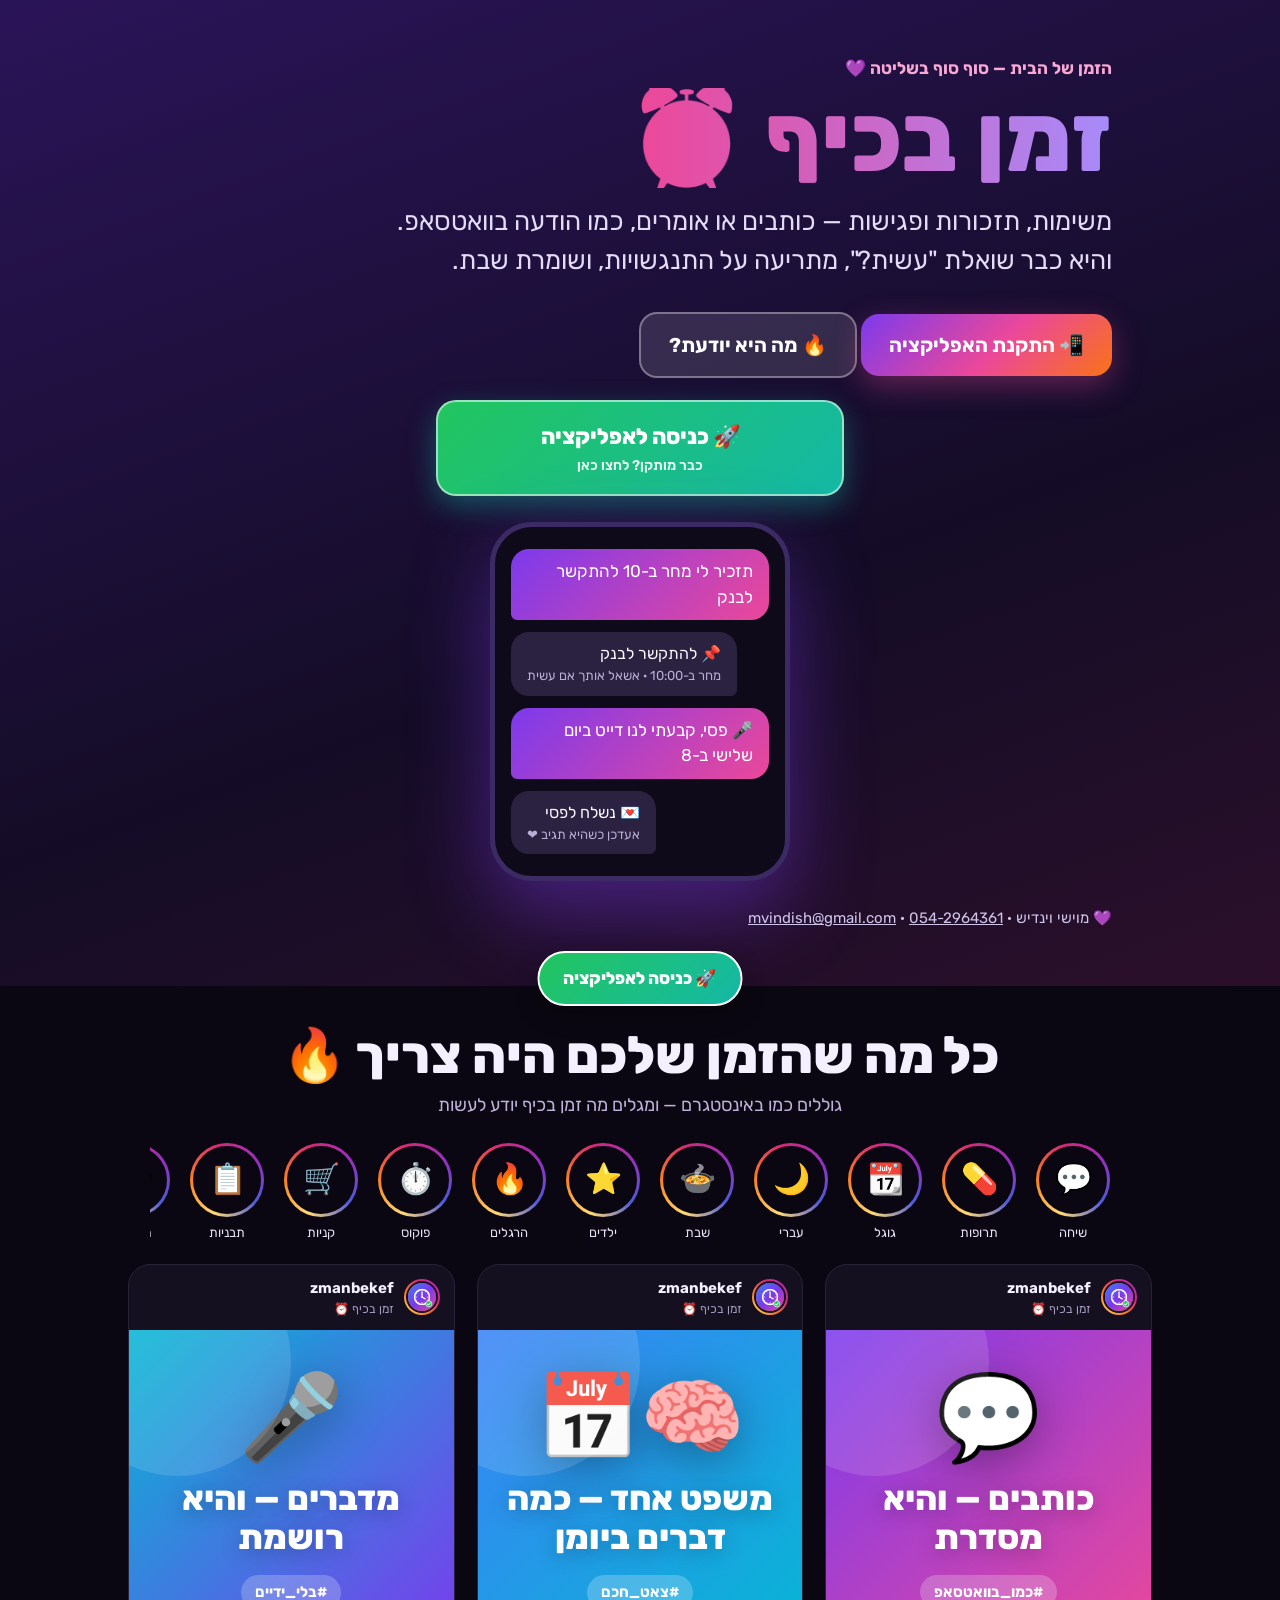
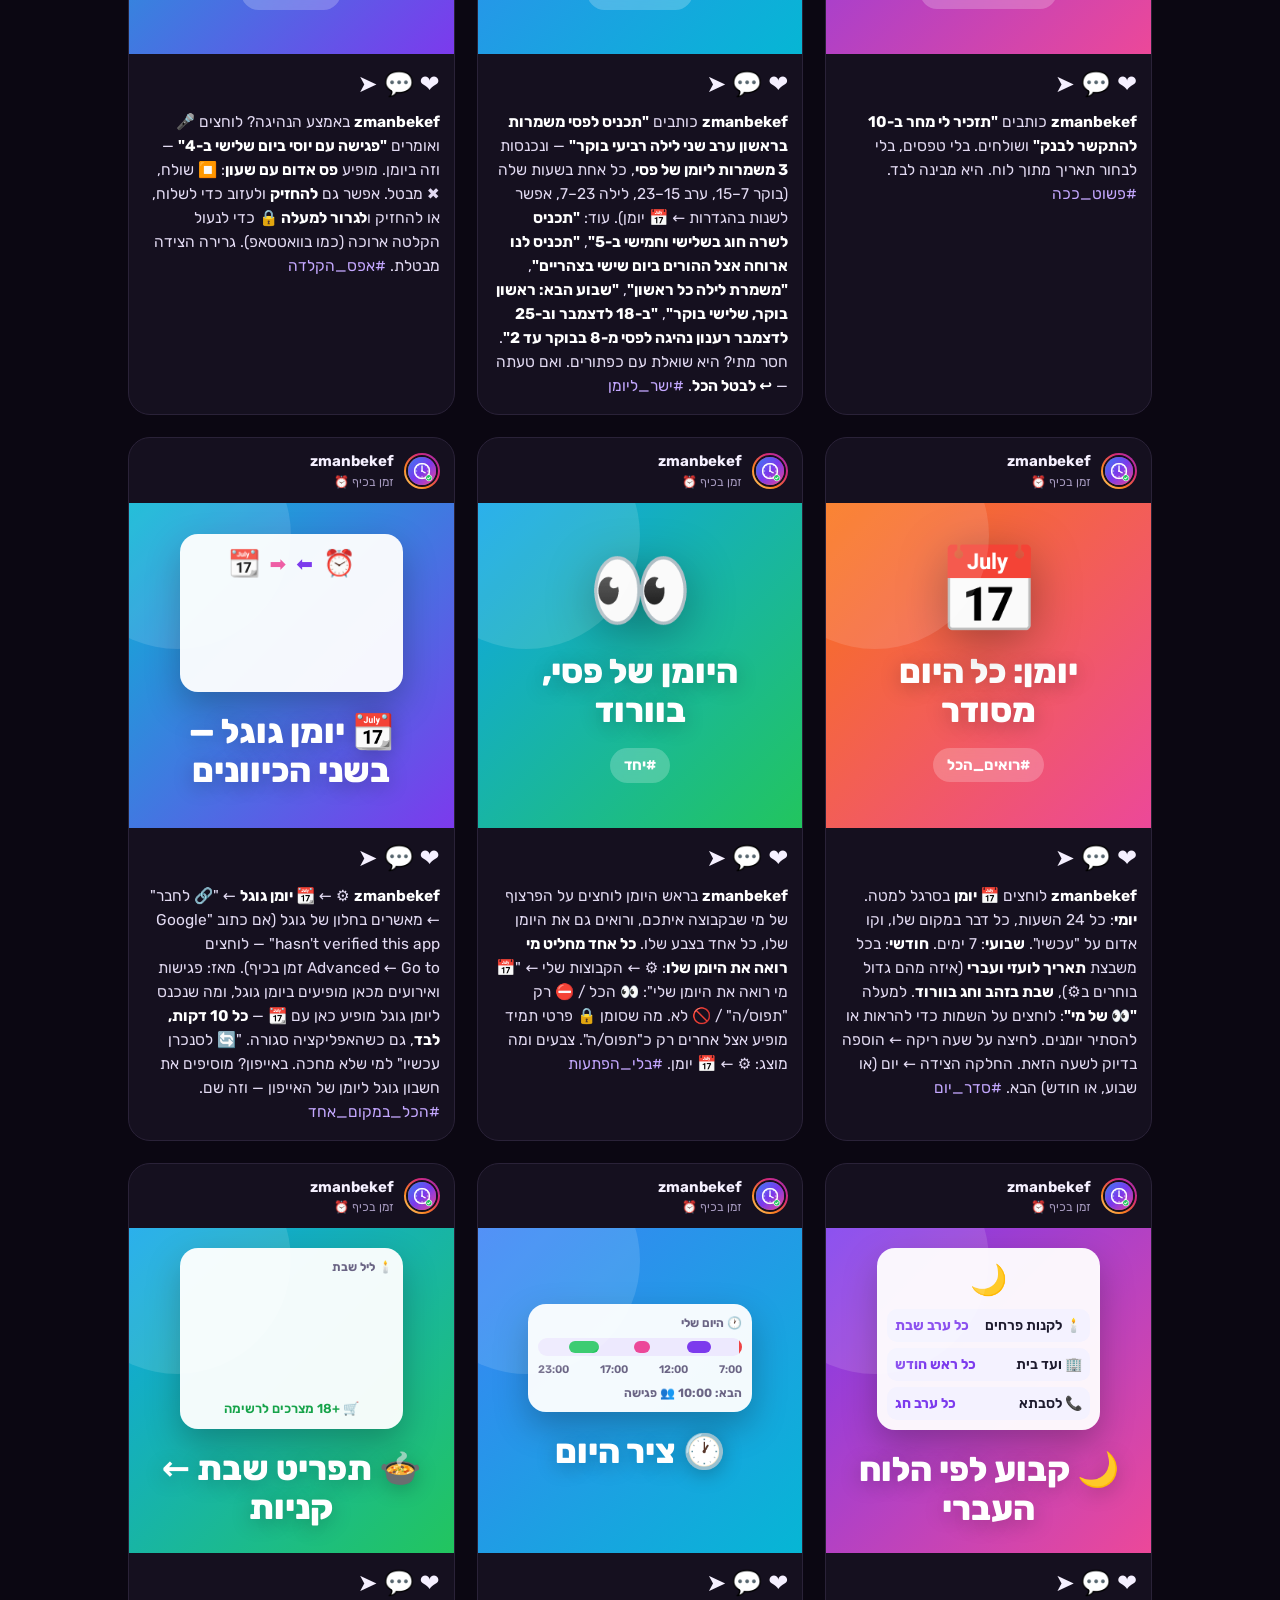
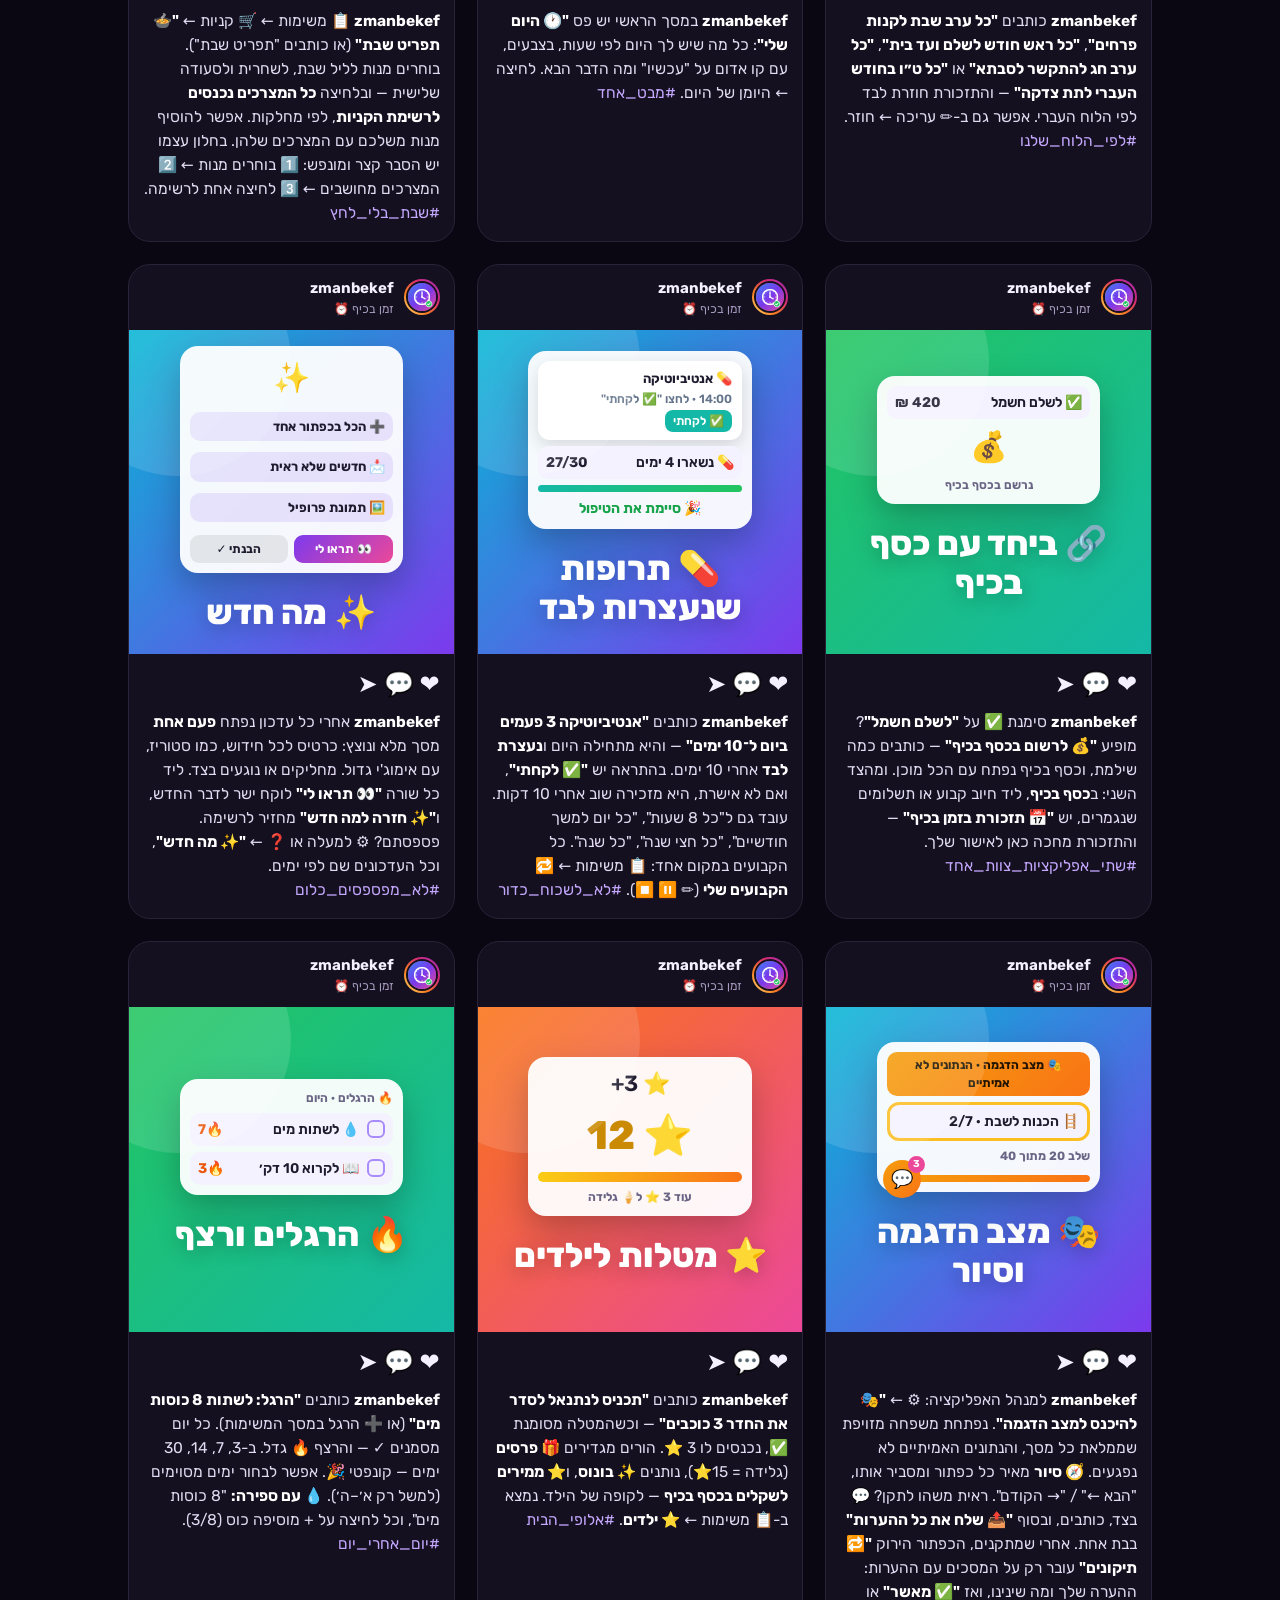
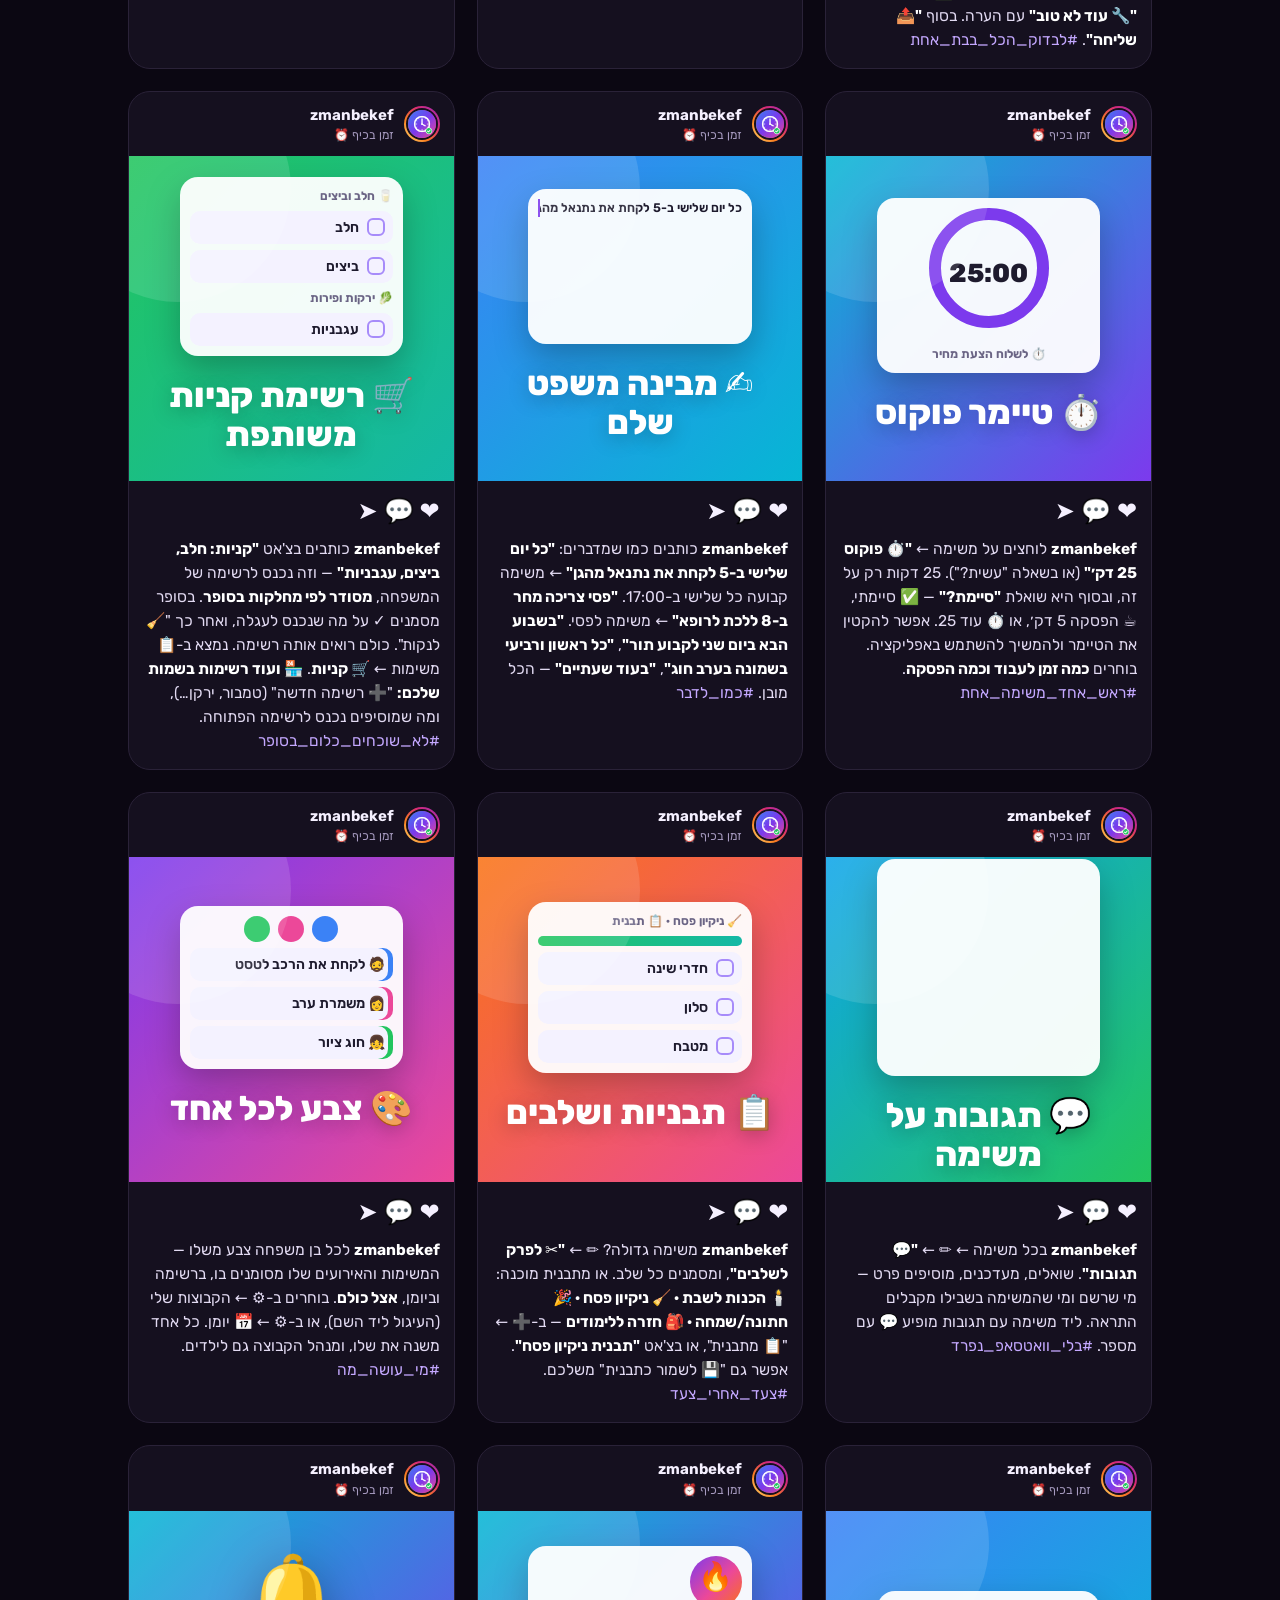
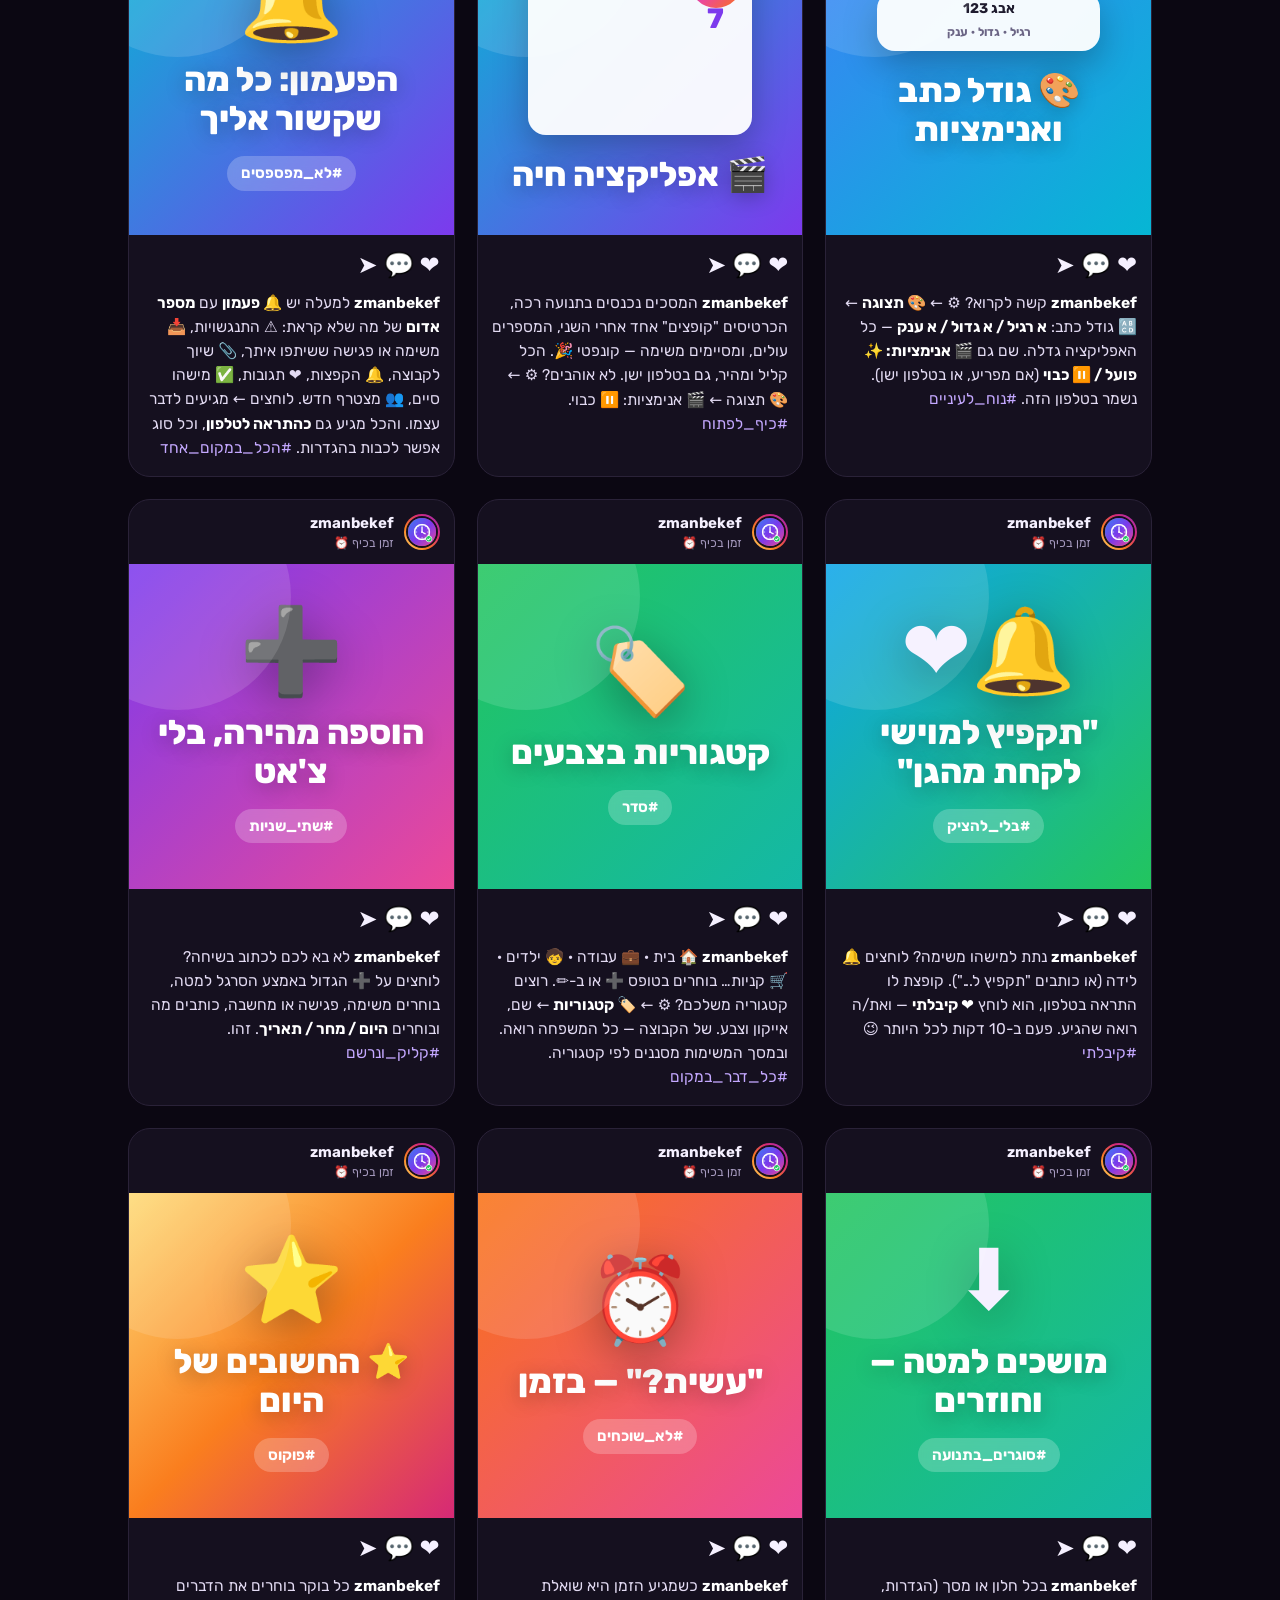
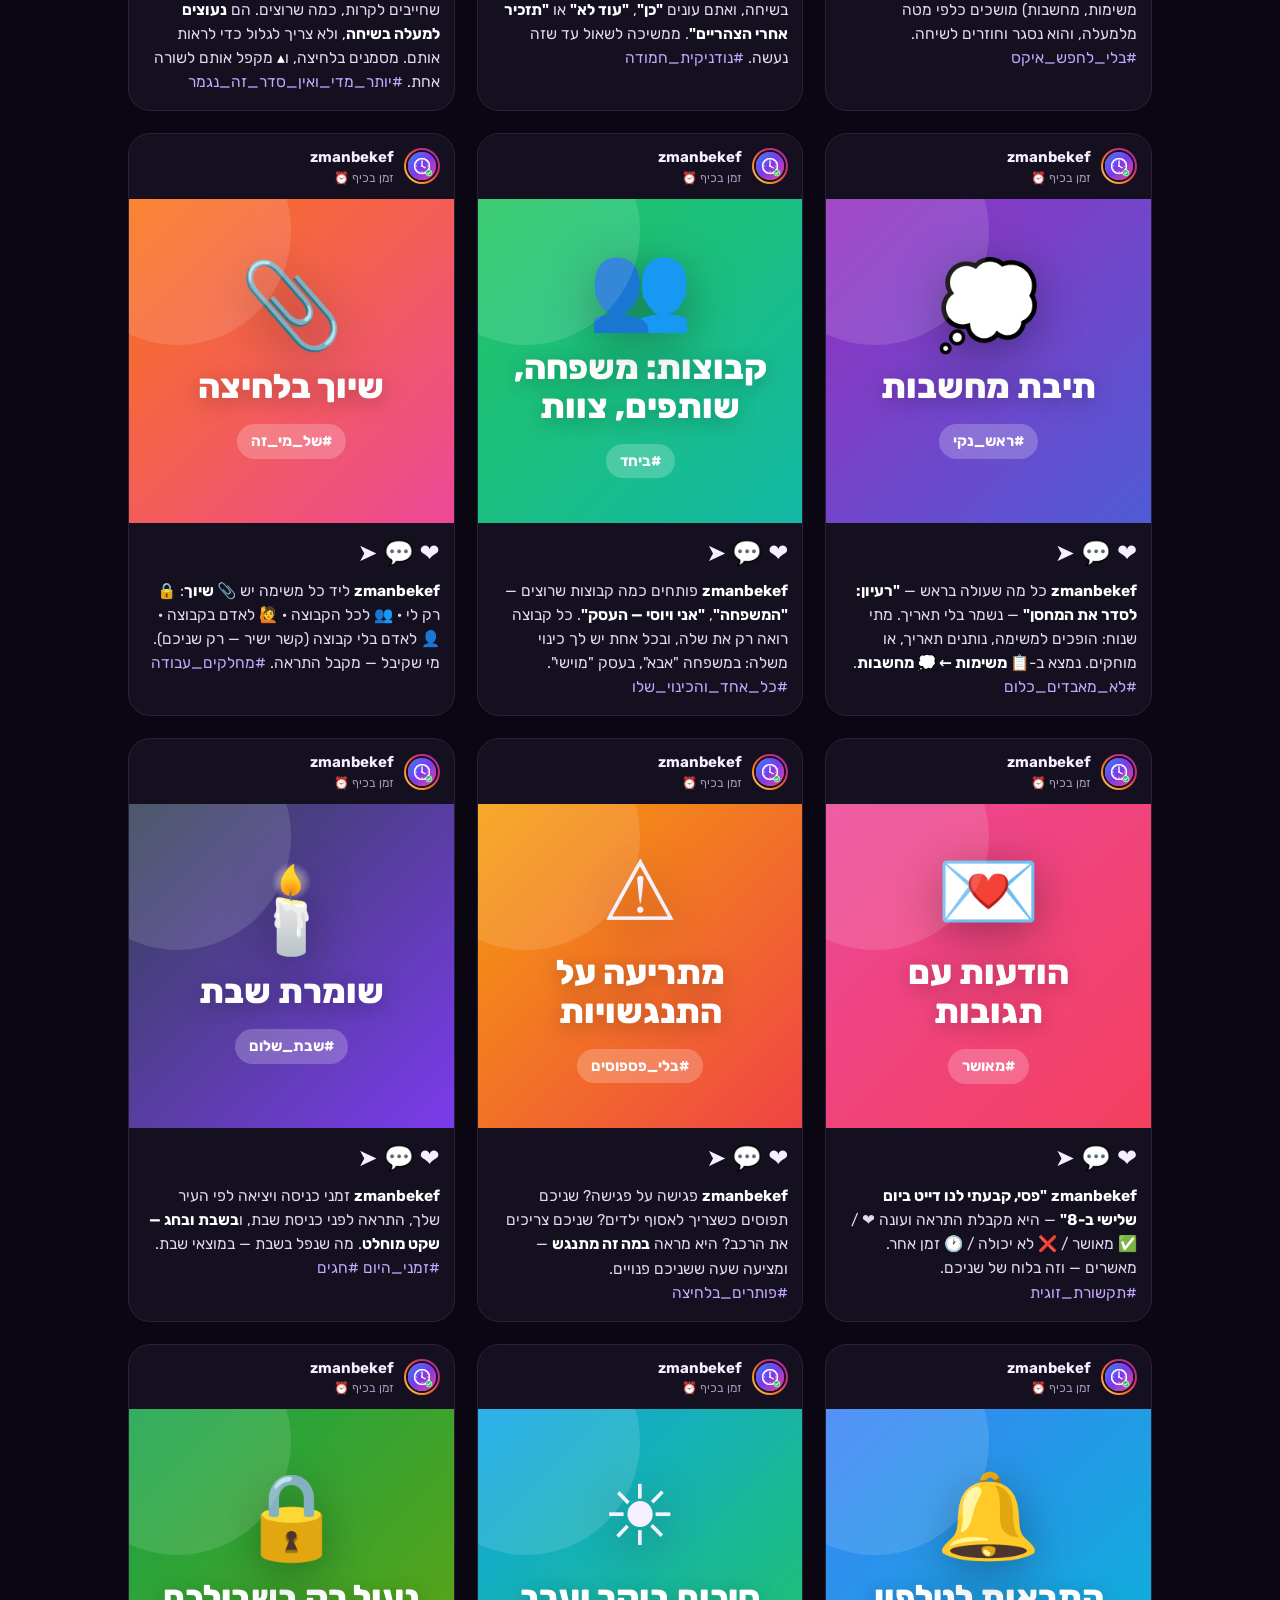
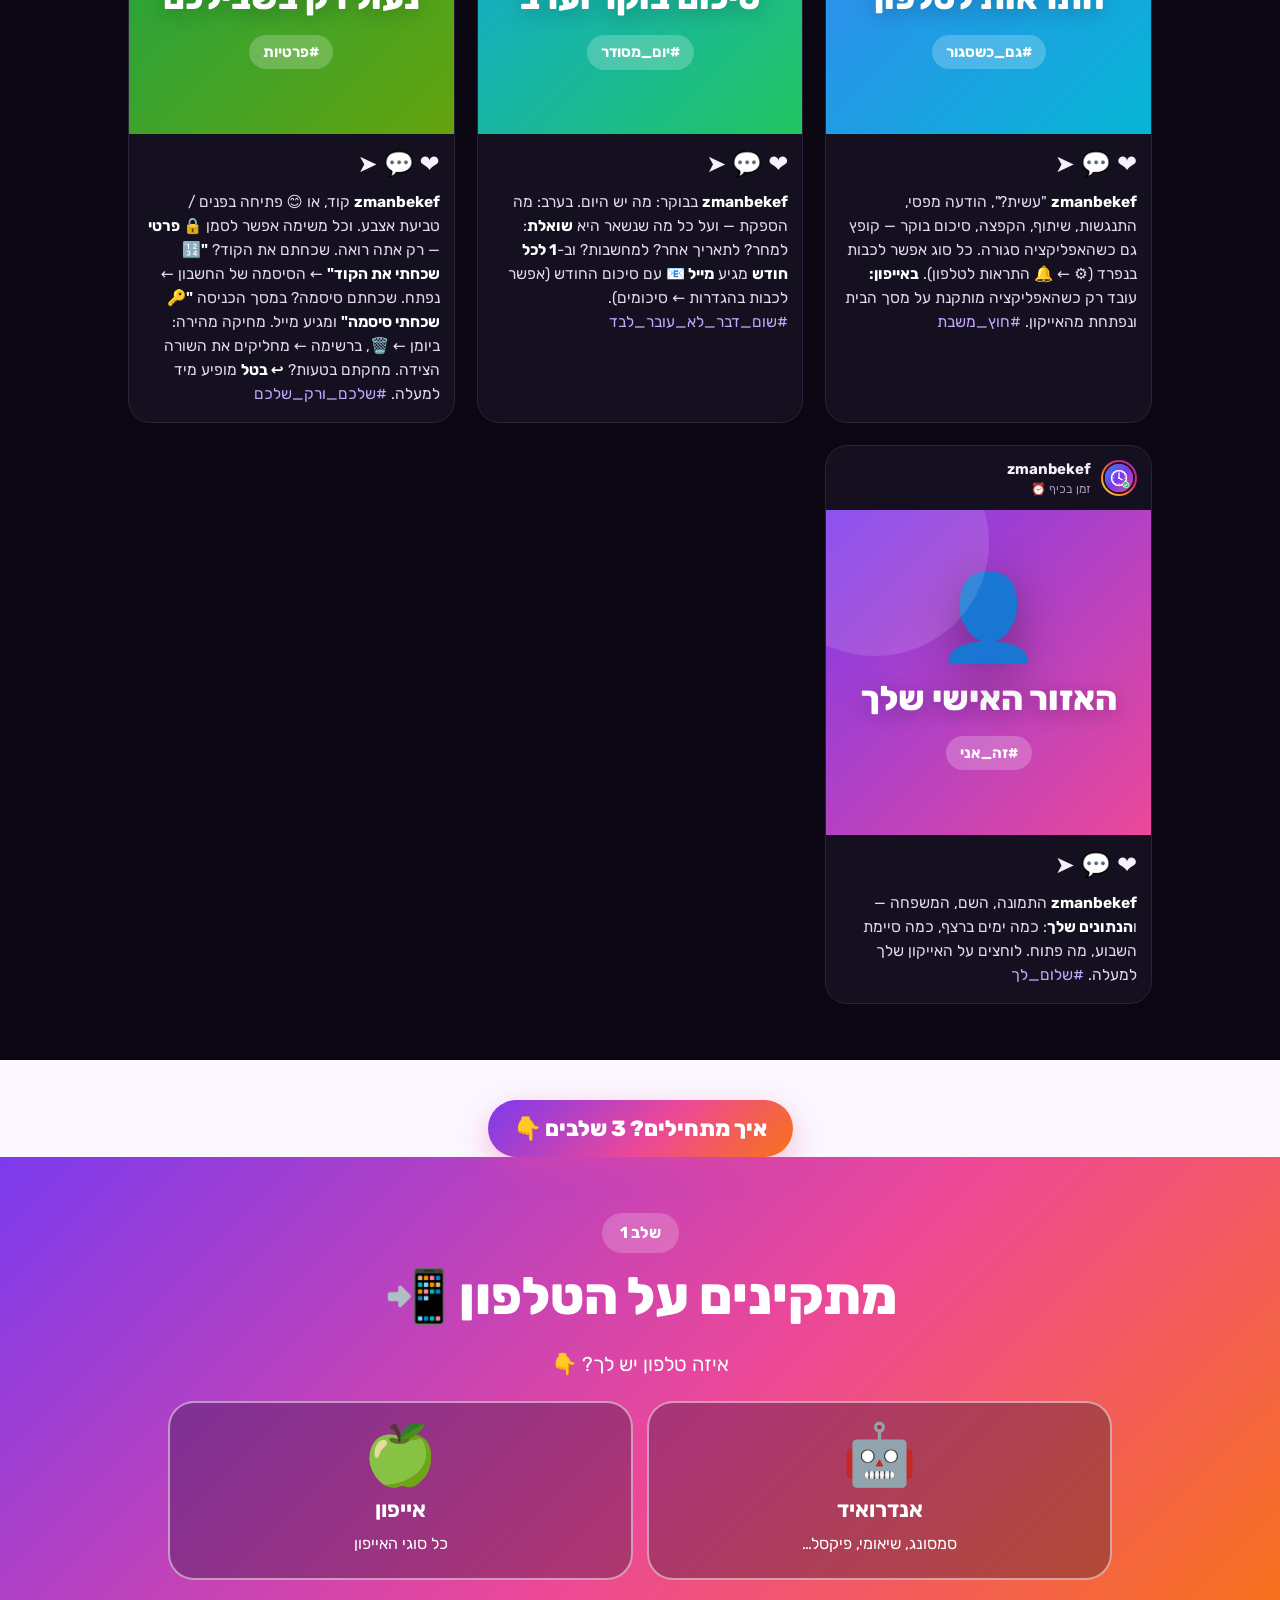
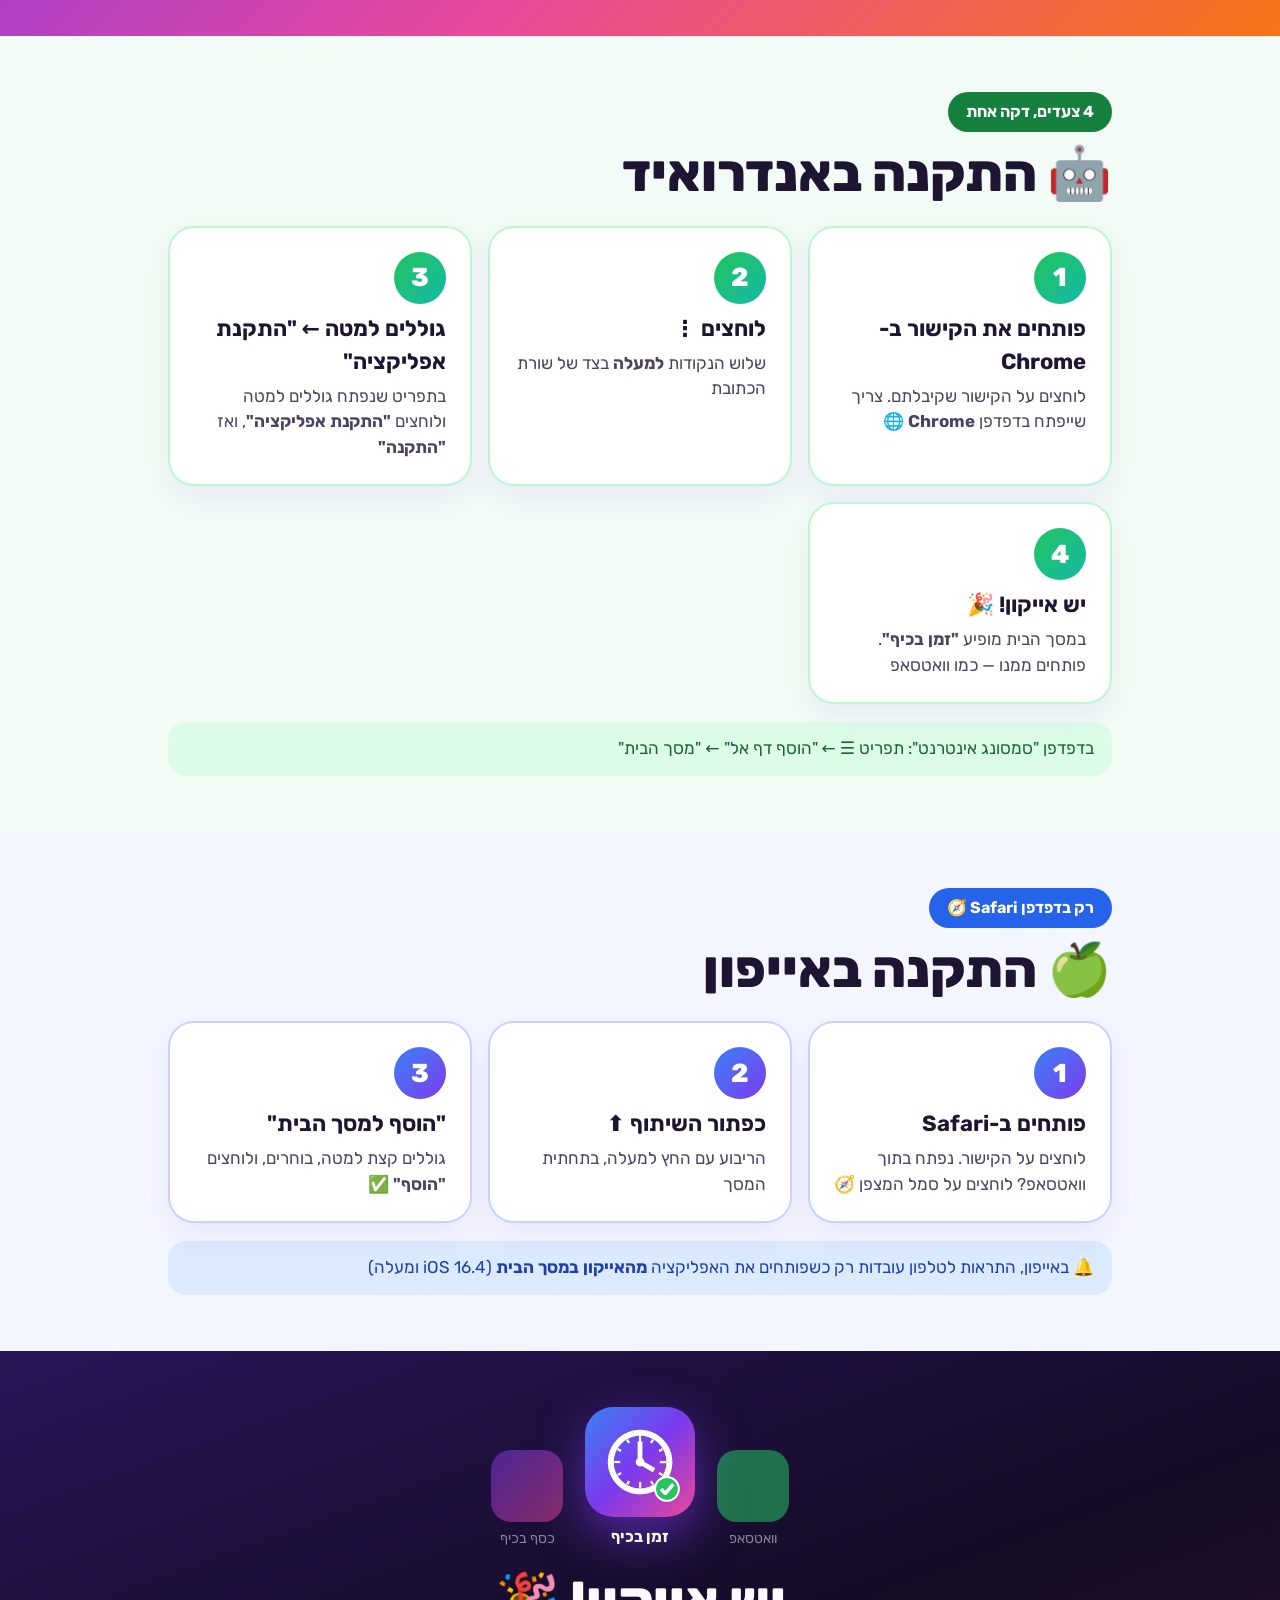
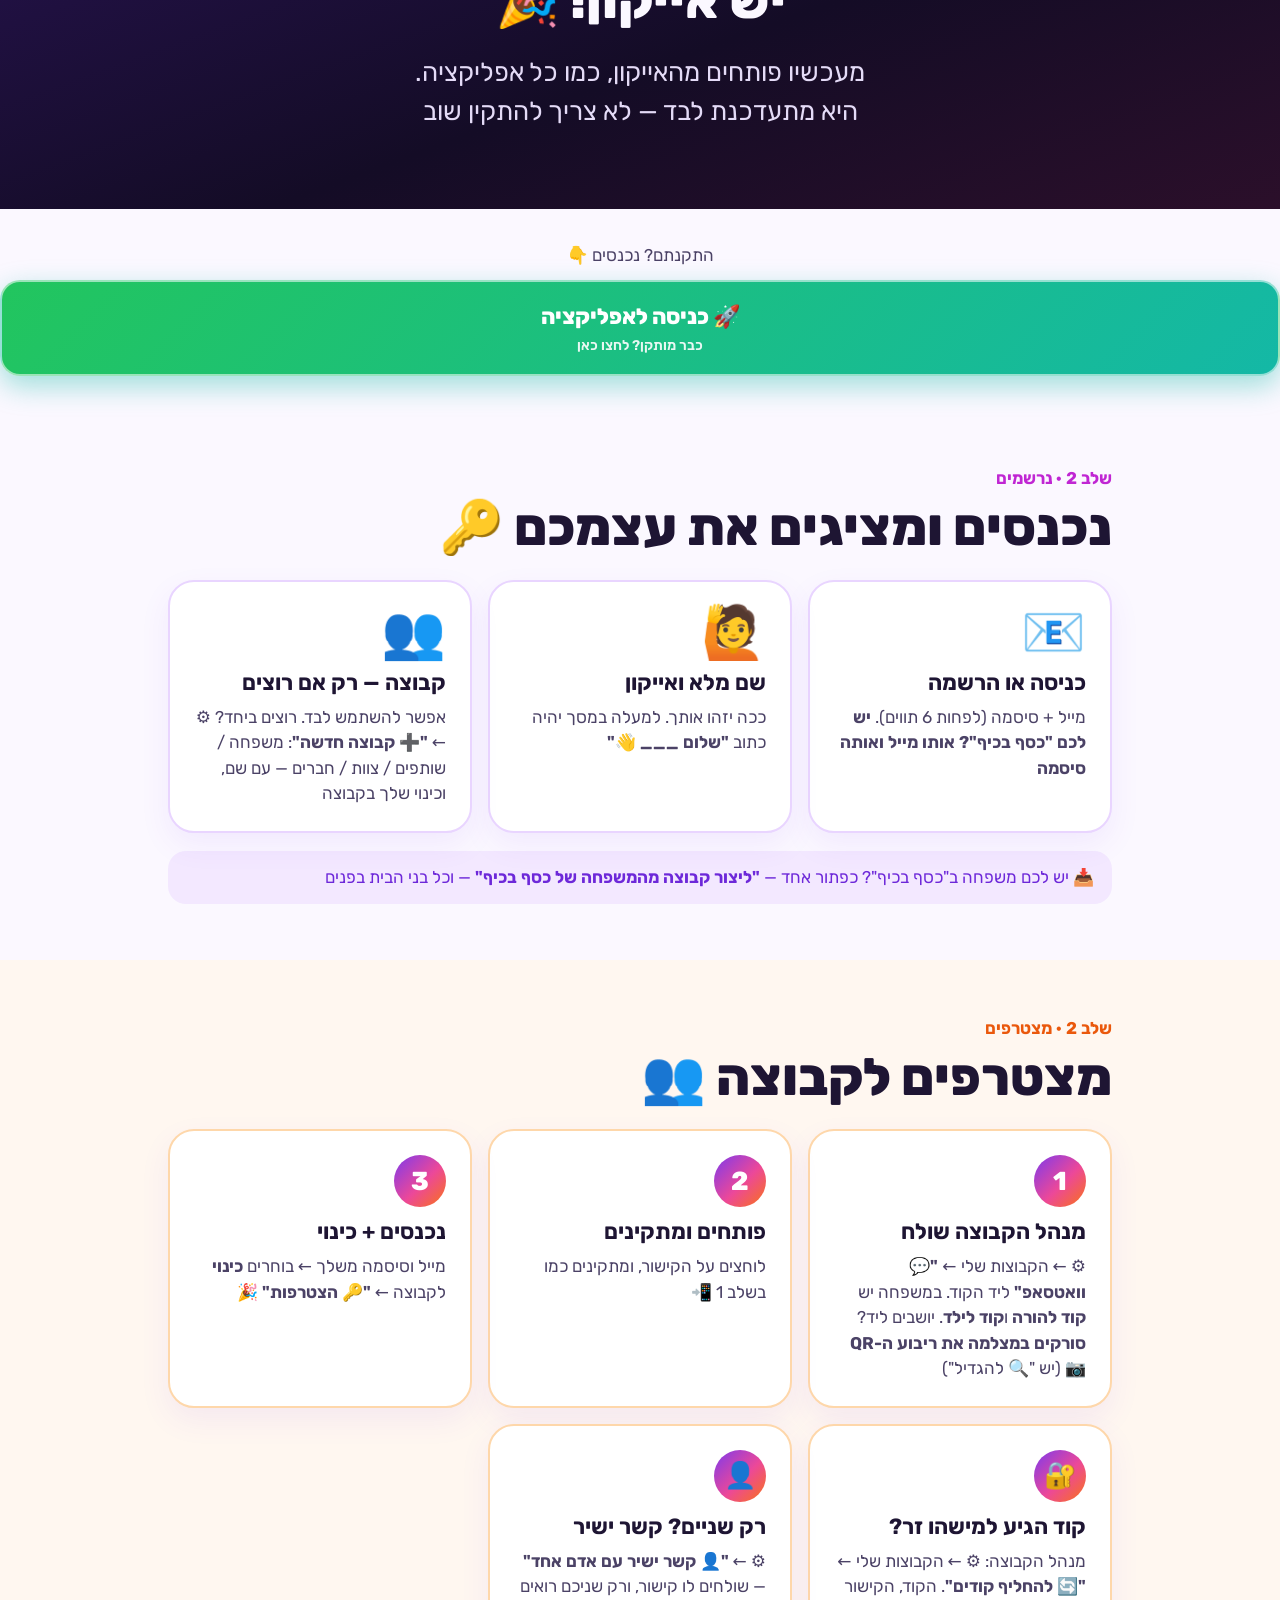
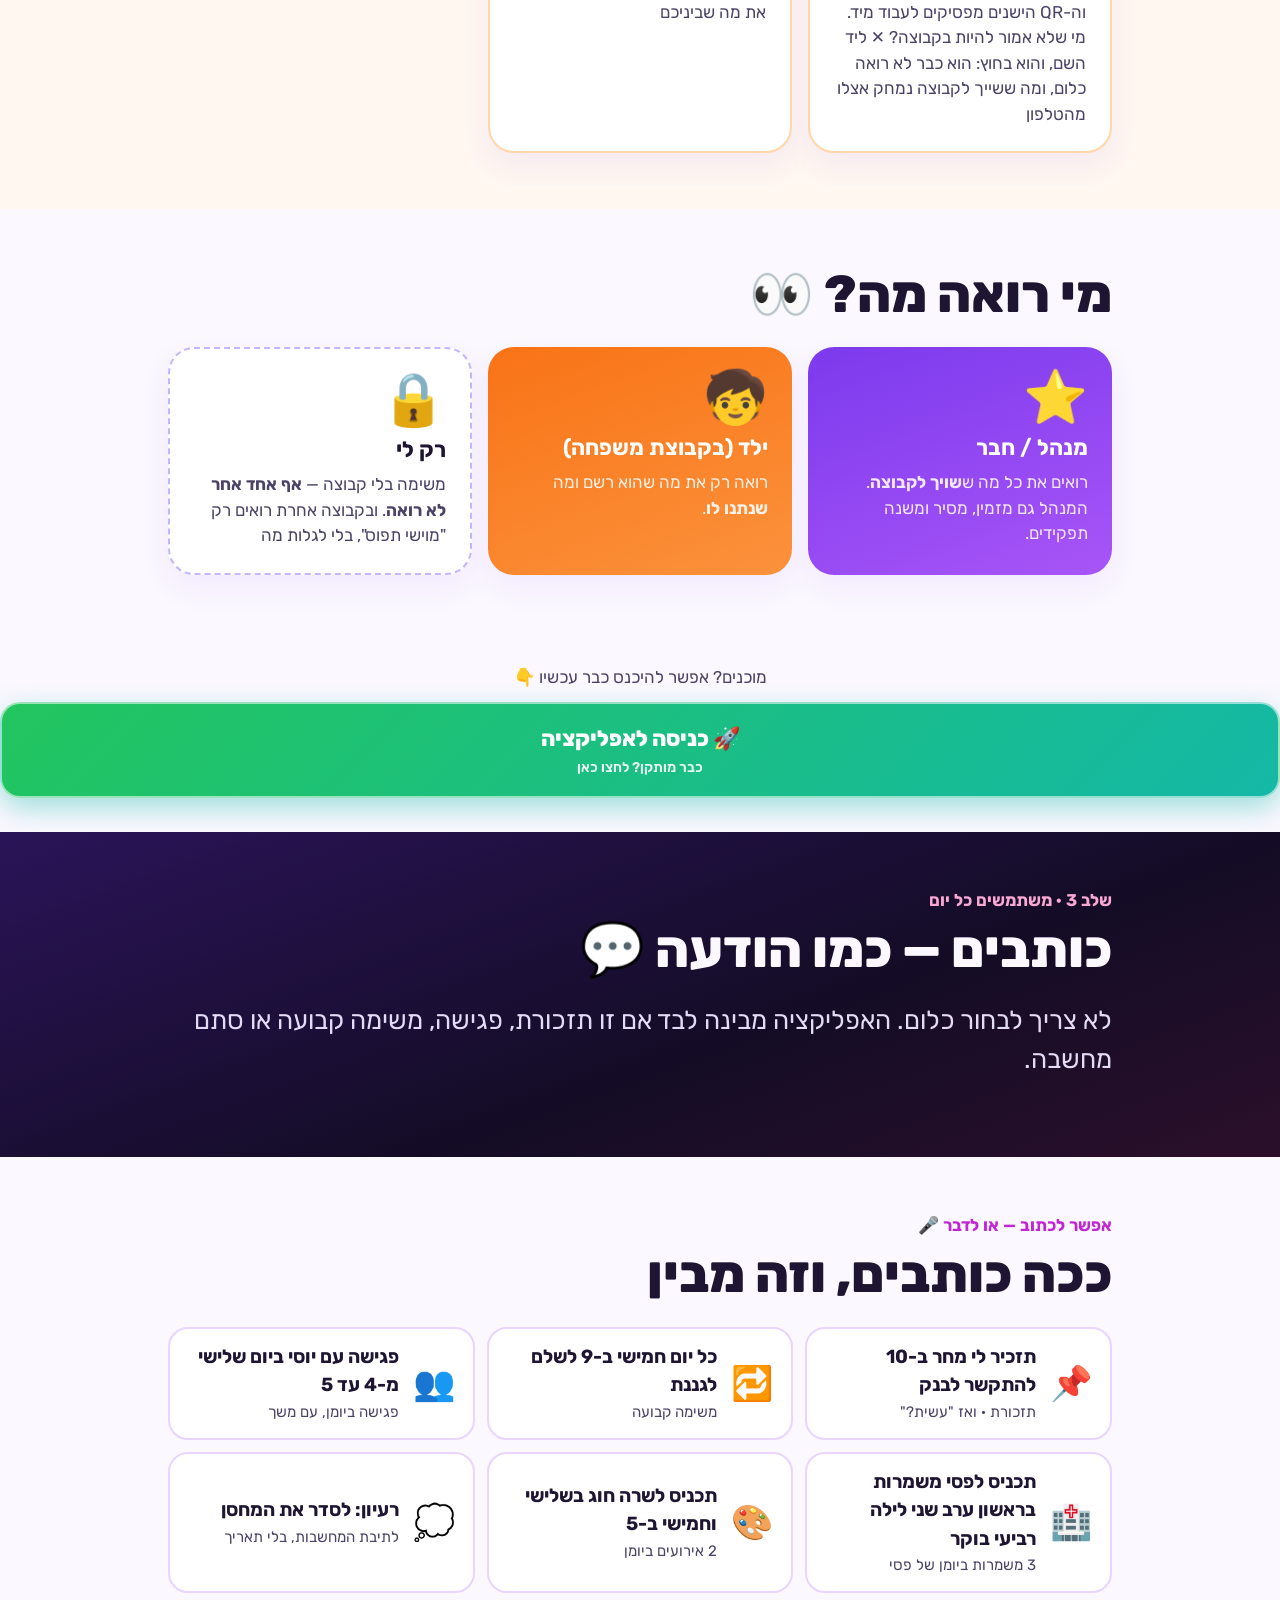
==== guide/index.html @ 24d67093 "עדכון האפליקציה" ====
<!doctype html>
<html lang="he" dir="rtl">
<head>
<meta charset="utf-8">
<meta name="viewport" content="width=device-width, initial-scale=1, viewport-fit=cover">
<meta name="theme-color" content="#140C26">
<title>זמן בכיף — המדריך</title>
<meta name="description" content="המדריך הכי פשוט: איך מתקינים את זמן בכיף באנדרואיד ובאייפון, איך נרשמים ואיך משתמשים">
<meta property="og:title" content="זמן בכיף — המדריך">
<meta property="og:description" content="הזמן של הבית — סוף סוף בשליטה. משימות, תזכורות ופגישות בצ'אט, בקול, ביחד עם כל המשפחה.">
<meta property="og:image" content="../icons/icon-512.png">
<link rel="icon" href="../icons/icon-192.png">
<link rel="manifest" href="../manifest.webmanifest">
<link rel="apple-touch-icon" href="../icons/icon-180.png">
<link href="https://fonts.googleapis.com/css2?family=Rubik:wght@400;500;700;800&display=swap" rel="stylesheet">
<style>
:root{--ink:#1E1533;--soft:#4B4266;--paper:#FBF8FF;--g:linear-gradient(135deg,#7C3AED 0%,#EC4899 55%,#F97316 100%)}
*{box-sizing:border-box;margin:0;padding:0}
html{scroll-behavior:smooth}
body{font-family:Rubik,system-ui,sans-serif;background:var(--paper);color:var(--ink);line-height:1.5}
a{color:inherit}
.wrap{max-width:980px;margin:0 auto;padding:0 18px}
section{padding:56px 0}
.dark{background:linear-gradient(160deg,#2A1458 0%,#140C26 60%,#2B0F2A 100%);color:#FBF8FF}
.grad{background:var(--g);color:#fff}
.eyebrow{font-weight:700;color:#C026D3;font-size:17px;margin-bottom:6px}
.dark .eyebrow{color:#F9A8D4}
h1{font-size:clamp(48px,11vw,96px);font-weight:800;line-height:1.05;background:linear-gradient(90deg,#F97316,#EC4899,#A78BFA);-webkit-background-clip:text;background-clip:text;color:transparent}
h2{font-size:clamp(30px,6vw,52px);font-weight:800;line-height:1.15;margin-bottom:22px}
h3{font-size:22px;font-weight:700;margin:8px 0 6px}
p.lead{font-size:clamp(19px,3.6vw,26px);color:#E4DBF7;margin:14px 0 22px}
.cards{display:grid;grid-template-columns:repeat(auto-fit,minmax(230px,1fr));gap:16px}
.card{background:#fff;border:2px solid #E9D5FF;border-radius:26px;padding:24px;box-shadow:0 12px 30px rgba(124,58,237,.08)}
.card p{color:var(--soft);font-size:17px}
.emo{font-size:52px;line-height:1}
.num{width:52px;height:52px;border-radius:50%;display:grid;place-items:center;color:#fff;font-weight:800;font-size:26px;background:var(--g)}
.green .num{background:linear-gradient(135deg,#22C55E,#14B8A6)} .green .card{border-color:#BBF7D0}
.blue .num{background:linear-gradient(135deg,#3B82F6,#7C3AED)} .blue .card{border-color:#C7D2FE}
.orange .card{border-color:#FED7AA}
.pill{display:inline-block;padding:8px 18px;border-radius:999px;font-weight:700;font-size:16px}
.btn{display:inline-block;text-decoration:none;font-weight:700;font-size:20px;padding:16px 28px;border-radius:18px;background:var(--g);color:#fff;box-shadow:0 10px 30px rgba(236,72,153,.35)}
.btn.ghost{background:rgba(255,255,255,.12);box-shadow:none;border:2px solid rgba(255,255,255,.35)}
.choose{display:grid;grid-template-columns:1fr 1fr;gap:14px;margin-top:22px}
.choose a{display:block;text-align:center;text-decoration:none;background:rgba(20,12,38,.3);border:2px solid rgba(255,255,255,.5);border-radius:26px;padding:22px}
.choose .emo{font-size:60px}
.phone{width:min(300px,100%);margin:26px auto 0;background:#0E0A1A;border:5px solid #3B2A63;border-radius:42px;padding:22px 16px;display:flex;flex-direction:column;gap:12px;box-shadow:0 30px 80px rgba(124,58,237,.45)}
.me{align-self:flex-start;background:linear-gradient(135deg,#7C3AED,#EC4899);color:#fff;padding:10px 16px;border-radius:18px 18px 18px 6px;font-size:17px}
.bot{align-self:flex-end;background:#2A2240;color:#FBF8FF;padding:10px 16px;border-radius:18px 18px 6px 18px;font-size:16px}
.bot small{display:block;color:#B9AED6;font-size:13px}
.ex{display:grid;grid-template-columns:repeat(auto-fit,minmax(280px,1fr));gap:12px}
.ex div{display:flex;gap:14px;align-items:center;background:#fff;border:2px solid #E9D5FF;border-radius:20px;padding:14px 18px}
.ex b{font-size:19px;display:block} .ex span{color:var(--soft);font-size:15px}
.roles .card{color:#fff;border:none}
.note{background:#F3E8FF;color:#6D28D9;border-radius:18px;padding:14px 18px;margin-top:18px;font-size:17px}
.dark .card{background:rgba(255,255,255,.07);border-color:rgba(255,255,255,.15);box-shadow:none}
.dark .card p{color:#D9D2EA}
.contact{background:rgba(20,12,38,.3);border:2px solid rgba(255,255,255,.45);border-radius:28px;padding:26px;margin-top:26px;text-align:center}
.contact a{text-decoration:none}
nav.toc{position:sticky;top:0;z-index:5;background:rgba(251,248,255,.92);backdrop-filter:blur(10px);border-bottom:1px solid #EDE7F8}
nav.toc .wrap{display:flex;gap:8px;overflow-x:auto;padding-top:10px;padding-bottom:10px;scrollbar-width:none}
nav.toc a{flex:none;text-decoration:none;font-size:15px;font-weight:600;padding:8px 14px;border-radius:999px;background:#F3E8FF;color:#6D28D9}

/* ---- פיד בסגנון אינסטגרם ---- */
.ig{background:#0B0712;color:#F5F0FF;padding:40px 0 56px}
.stories{display:flex;gap:16px;overflow-x:auto;padding:6px 18px 22px;scrollbar-width:none;max-width:980px;margin:0 auto}
.stories::-webkit-scrollbar{display:none}
.story{flex:none;width:78px;text-align:center;text-decoration:none;color:#E9E2F7;font-size:13px}
.story .ring{width:74px;height:74px;border-radius:50%;padding:3px;background:conic-gradient(from 200deg,#FEDA75,#FA7E1E,#D62976,#962FBF,#4F5BD5,#FEDA75);margin:0 auto 6px;animation:spin 6s linear infinite}
.story .ring span{display:grid;place-items:center;width:100%;height:100%;border-radius:50%;background:#0B0712;border:3px solid #0B0712;font-size:30px;animation:spin 6s linear infinite reverse}
@keyframes spin{to{transform:rotate(360deg)}}
.feed{display:grid;grid-template-columns:repeat(auto-fill,minmax(300px,1fr));gap:22px;max-width:1060px;margin:0 auto;padding:0 18px}
.post{background:#15101F;border:1px solid #2A2238;border-radius:22px;overflow:hidden}
.post .top{display:flex;align-items:center;gap:10px;padding:12px 14px}
.post .av{width:36px;height:36px;border-radius:50%;padding:2px;background:linear-gradient(45deg,#FEDA75,#FA7E1E,#D62976,#962FBF)}
.post .av span{display:grid;place-items:center;width:100%;height:100%;border-radius:50%;background:#15101F;font-size:17px}
.post .who{font-weight:700;font-size:15px}.post .who small{display:block;font-weight:400;color:#A79BC0;font-size:12px}
.post .pic{aspect-ratio:1/1;display:flex;flex-direction:column;justify-content:center;align-items:center;text-align:center;padding:26px;gap:12px;position:relative;overflow:hidden}
.post .pic .big{font-size:84px;line-height:1;filter:drop-shadow(0 10px 24px rgba(0,0,0,.35))}
.post .pic h3{font-size:clamp(26px,6vw,34px);font-weight:800;line-height:1.15;color:#fff;text-shadow:0 4px 20px rgba(0,0,0,.25)}
.post .pic .tag{font-size:15px;font-weight:700;background:rgba(255,255,255,.22);backdrop-filter:blur(6px);padding:6px 14px;border-radius:999px;color:#fff}
.post .acts{display:flex;gap:16px;padding:12px 14px 4px;font-size:24px}
.post .cap{padding:4px 14px 16px;font-size:15.5px;line-height:1.55;color:#E2DAF2}
.post .cap b{color:#fff}.post .cap .h{color:#C4A8FF}
.p1{background:linear-gradient(135deg,#7C3AED,#EC4899)} .p2{background:linear-gradient(135deg,#F97316,#EC4899)}
.p3{background:linear-gradient(135deg,#06B6D4,#7C3AED)} .p4{background:linear-gradient(135deg,#22C55E,#14B8A6)}
.p5{background:linear-gradient(135deg,#3B82F6,#06B6D4)} .p6{background:linear-gradient(135deg,#0EA5E9,#22C55E)}
.p7{background:linear-gradient(135deg,#FEDA75,#FA7E1E,#D62976)} .p8{background:linear-gradient(135deg,#F59E0B,#EF4444)}
.p9{background:linear-gradient(135deg,#16A34A,#65A30D)} .p10{background:linear-gradient(135deg,#962FBF,#4F5BD5)}
.p11{background:linear-gradient(135deg,#EC4899,#F43F5E)} .p12{background:linear-gradient(135deg,#334155,#7C3AED)}
.post .pic:after{content:"";position:absolute;width:70%;height:70%;border-radius:50%;background:rgba(255,255,255,.12);top:-25%;left:-20%}
.ig h2{text-align:center;max-width:980px;margin:0 auto 6px;padding:0 18px}
.ig .sub2{text-align:center;color:#BFB3DA;font-size:18px;margin-bottom:18px;padding:0 18px}
.divider{text-align:center;padding:40px 18px 0}
.divider span{display:inline-block;font-weight:800;font-size:22px;padding:12px 26px;border-radius:999px;background:var(--g);color:#fff;box-shadow:0 10px 30px rgba(236,72,153,.35)}
footer{padding:28px 0;text-align:center;color:#8B82A6;font-size:14px}
/* 🎬 הדגמות חיות בכרטיסים */
.demo{width:min(260px,82%);background:rgba(255,255,255,.95);border-radius:18px;padding:10px;color:#1E1B2E;text-align:start;box-shadow:0 14px 34px rgba(0,0,0,.25);font-size:14px;font-weight:600;display:flex;flex-direction:column;gap:6px}
.demo .r{display:flex;align-items:center;gap:8px;padding:6px 8px;border-radius:10px;background:#F4F2FF}
.demo .ck{width:18px;height:18px;border-radius:6px;border:2px solid #A78BFA;flex:none;position:relative}
.demo .h{font-size:12px;color:#6B6585;font-weight:700}
@keyframes dk{0%,20%{background:transparent;border-color:#A78BFA}30%,85%{background:#22C55E;border-color:#22C55E}100%{background:transparent}}
@keyframes dt{0%,20%{opacity:1;text-decoration:none}30%,85%{opacity:.45;text-decoration:line-through}100%{opacity:1}}
.shopd .r:nth-child(2) .ck{animation:dk 6s infinite .2s}.shopd .r:nth-child(2) span{animation:dt 6s infinite .2s}
.shopd .r:nth-child(3) .ck{animation:dk 6s infinite 1.2s}.shopd .r:nth-child(3) span{animation:dt 6s infinite 1.2s}
.shopd .r:nth-child(5) .ck{animation:dk 6s infinite 2.2s}.shopd .r:nth-child(5) span{animation:dt 6s infinite 2.2s}
@keyframes bub{0%,8%{opacity:0;transform:translateY(10px) scale(.9)}15%,90%{opacity:1;transform:none}100%{opacity:0}}
.cmd .b{padding:7px 10px;border-radius:12px;background:#F4F2FF;border-inline-start:4px solid var(--c);max-width:85%;opacity:0;animation:bub 7s infinite}
.cmd .b.me{align-self:flex-end;background:#EDE9FE}
.cmd .b:nth-child(2){animation-delay:1s}.cmd .b:nth-child(3){animation-delay:2s}
.cmd .b small{display:block;font-size:11px;color:var(--c)}
@keyframes fillw{0%,10%{width:0}80%,100%{width:100%}}
.stepd .bar{height:10px;border-radius:9px;background:#E9E5FF;overflow:hidden}.stepd .bar i{display:block;height:100%;background:linear-gradient(90deg,#22C55E,#14B8A6);animation:fillw 6s infinite}
.stepd .r:nth-child(3) .ck{animation:dk 6s infinite .6s}.stepd .r:nth-child(4) .ck{animation:dk 6s infinite 1.8s}.stepd .r:nth-child(5) .ck{animation:dk 6s infinite 3s}
@keyframes tint{0%,100%{box-shadow:inset -5px 0 0 #3B82F6}33%{box-shadow:inset -5px 0 0 #EC4899}66%{box-shadow:inset -5px 0 0 #22C55E}}
.cold .r{box-shadow:inset -5px 0 0 var(--c)}
.cold .dots{display:flex;gap:8px;justify-content:center}.cold .dots i{width:26px;height:26px;border-radius:50%;background:var(--c);animation:pulse3 2.4s infinite}
.cold .dots i:nth-child(2){animation-delay:.4s}.cold .dots i:nth-child(3){animation-delay:.8s}
@keyframes pulse3{50%{transform:scale(1.25)}}
@keyframes grow{0%,15%{font-size:16px}45%,60%{font-size:26px}85%,100%{font-size:34px}}
.fontd{align-items:center}.fontd b{animation:grow 5s infinite alternate;line-height:1.1}
@keyframes popc{0%{opacity:0;transform:translateY(14px) scale(.9)}20%,85%{opacity:1;transform:none}100%{opacity:0}}
.animd .r{opacity:0;animation:popc 5s infinite}.animd .r:nth-child(2){animation-delay:.25s}.animd .r:nth-child(3){animation-delay:.5s}
.animd .num{font-size:28px;font-weight:800;color:#7C3AED;text-align:center}
@media (prefers-reduced-motion: reduce){.demo *{animation:none!important;opacity:1!important}}
.stard{align-items:center;text-align:center}.stard .big2{font-size:40px;font-weight:800;color:#CA8A04}
@keyframes starfly{0%{opacity:0;transform:translateY(20px) scale(.6)}30%{opacity:1;transform:none}70%{opacity:1}100%{opacity:0;transform:translateY(-20px)}}
.stard .fly{animation:starfly 3s infinite;font-size:22px}
.stard .bar{height:10px;border-radius:9px;background:#FEF3C7;overflow:hidden;width:100%}.stard .bar i{display:block;height:100%;background:linear-gradient(90deg,#FACC15,#F97316);animation:fillw 6s infinite}
.habd .r b{margin-inline-start:auto;color:#EA580C}
@keyframes fire{50%{transform:scale(1.3) rotate(-8deg)}}.habd .r b{animation:fire 1.2s infinite}
.habd .r:nth-child(2) .ck{animation:dk 5s infinite .4s}.habd .r:nth-child(3) .ck{animation:dk 5s infinite 1.4s}
.focd{align-items:center}.focd svg{width:120px;height:120px;transform:rotate(-90deg)}.focd circle{fill:none;stroke-width:12}.focd .bg{stroke:#EDE9FE}
@keyframes ring{from{stroke-dashoffset:0}to{stroke-dashoffset:339}}.focd .fg{stroke:#7C3AED;stroke-dasharray:339;stroke-linecap:round;animation:ring 8s linear infinite}
.focd .t{margin-top:-80px;margin-bottom:46px;font-size:26px;font-weight:800;direction:ltr}
@keyframes typing{from{width:0}to{width:100%}}.parsed .q{white-space:nowrap;overflow:hidden;border-inline-end:2px solid #7C3AED;animation:typing 3s steps(30) infinite alternate;font-size:12.5px}
.parsed .r{opacity:0;animation:popc 6s infinite 2s}.parsed .r:nth-child(3){animation-delay:2.3s}.parsed .r:nth-child(4){animation-delay:2.6s}
.hebd .r{justify-content:space-between}.hebd .r b{color:#7C3AED}
@keyframes moon{0%,100%{transform:rotate(-10deg) scale(1)}50%{transform:rotate(10deg) scale(1.15)}}.hebd .mo{font-size:30px;text-align:center;animation:moon 3s infinite}
.dld .bar2{position:relative;height:18px;border-radius:9px;background:#EDE9FE;overflow:hidden}.dld .bar2 i{position:absolute;top:3px;bottom:3px;border-radius:6px;transform-origin:right;animation:dlg 4s infinite}
@keyframes dlg{0%{transform:scaleX(0)}25%,100%{transform:scaleX(1)}}
@keyframes nowm{from{right:10%}to{right:80%}}.dld .nw{position:absolute;top:0;bottom:0;width:3px;background:#EF4444;animation:nowm 8s linear infinite}
.dld .tt{display:flex;justify-content:space-between;font-size:11px;color:#6B6585}
.menud .r{opacity:0;animation:popc 6s infinite}.menud .r:nth-child(3){animation-delay:.3s}.menud .r:nth-child(4){animation-delay:.6s}
@keyframes cartin{0%,40%{transform:translateX(60px);opacity:0}60%,90%{transform:none;opacity:1}100%{opacity:0}}.menud .cart{text-align:center;font-size:13px;color:#16A34A;animation:cartin 6s infinite}
.medd .nt{background:#fff;border-radius:12px;padding:8px 10px;box-shadow:0 6px 18px rgba(0,0,0,.15);display:flex;flex-direction:column;gap:2px;font-size:13px;animation:ntIn 6s infinite}.medd .nt span{color:#64748B;font-size:12px}.medd .nt i{font-style:normal;align-self:flex-start;background:#14B8A6;color:#fff;border-radius:8px;padding:2px 8px;font-size:12px;animation:tap 6s infinite}
@keyframes ntIn{0%{transform:translateY(-30px);opacity:0}10%,80%{transform:none;opacity:1}100%{opacity:0}}@keyframes tap{0%,30%{transform:none}35%{transform:scale(.88)}40%,100%{transform:none}}
.medd .r{justify-content:space-between}.medd .bar{height:7px;border-radius:7px;background:rgba(0,0,0,.1);overflow:hidden}.medd .bar i{display:block;height:100%;background:linear-gradient(90deg,#14B8A6,#22C55E);animation:medB 6s infinite}@keyframes medB{0%,35%{width:80%}45%,100%{width:90%}}
.medd .end{text-align:center;font-weight:700;color:#16A34A;animation:endIn 6s infinite}@keyframes endIn{0%,60%{opacity:0;transform:scale(.8)}70%,95%{opacity:1;transform:none}100%{opacity:0}}
.newsd{text-align:center}.newsd .sp{font-size:30px;display:inline-block;animation:nwS 2.6s ease-in-out infinite}@keyframes nwS{25%{transform:rotate(-12deg) scale(1.15)}50%{transform:rotate(10deg)}}
.newsd .r{text-align:right;background:rgba(124,58,237,.12);border-radius:10px;padding:5px 8px;margin-top:5px;font-size:13px;font-weight:700;animation:nwR 3.6s ease-in-out infinite;animation-delay:var(--d)}@keyframes nwR{0%{opacity:0;transform:translateY(8px)}15%,85%{opacity:1;transform:none}100%{opacity:0}}
.newsd .b{display:flex;gap:6px;margin-top:7px}.newsd .b span{flex:1;border-radius:9px;padding:5px 0;font-size:12px;font-weight:700;background:rgba(0,0,0,.08)}.newsd .b span:first-child{background:linear-gradient(135deg,#7C3AED,#EC4899);color:#fff}
.tourd{position:relative}.tourd .bn{background:linear-gradient(135deg,#F59E0B,#F97316);color:#1F1300;border-radius:10px;padding:4px 8px;font-size:12px;font-weight:700;text-align:center}
.tourd .sp{border:3px solid #FBBF24;border-radius:12px;animation:spotP 1.4s ease-in-out infinite}@keyframes spotP{50%{box-shadow:0 0 18px rgba(251,191,36,.7);transform:scale(1.04)}}
.tourd .bar{height:7px;border-radius:7px;background:rgba(0,0,0,.1);overflow:hidden;margin-top:4px}.tourd .bar i{display:block;height:100%;border-radius:7px;animation:tourB 4s ease-in-out infinite;background:linear-gradient(90deg,#F59E0B,#F97316)}@keyframes tourB{0%{width:30%}100%{width:60%}}
.tourd .fab{position:absolute;left:6px;bottom:-6px;width:38px;height:38px;border-radius:50%;background:linear-gradient(135deg,#F59E0B,#F97316);display:grid;place-items:center;font-size:18px;animation:fabF 2.4s ease-in-out infinite}.tourd .fab b{position:absolute;top:-4px;right:-4px;background:#EC4899;color:#fff;border-radius:10px;font-size:10px;padding:1px 5px}@keyframes fabF{50%{transform:translateY(-5px)}}
.kfd .r{justify-content:space-between}@keyframes coin{0%,30%{transform:translateY(0);opacity:1}70%,100%{transform:translateY(-30px) scale(.6);opacity:0}}.kfd .coin{text-align:center;font-size:30px;animation:coin 2.5s infinite}
.gcd{align-items:center}.gcd .row2{display:flex;align-items:center;gap:10px;justify-content:center;font-size:26px}
@keyframes swap{0%,100%{transform:translateX(0)}50%{transform:translateX(-14px)}}.gcd .ar{animation:swap 2s infinite;font-size:20px;color:#7C3AED}
@keyframes swap2{0%,100%{transform:translateX(0)}50%{transform:translateX(14px)}}.gcd .ar2{animation:swap2 2s infinite;font-size:20px;color:#EC4899}
.gcd .r{opacity:0;animation:popc 5s infinite 1s;width:100%}
.enter-wrap{text-align:center;margin:22px auto 0;max-width:440px;padding:0 16px}
.enter-big{display:block;width:100%;box-sizing:border-box;text-decoration:none!important;font-weight:800;font-size:22px;padding:18px 20px;border-radius:20px;background:linear-gradient(135deg,#22C55E,#14B8A6)!important;color:#fff!important;box-shadow:0 10px 28px rgba(20,184,166,.4);border:2px solid rgba(255,255,255,.55);text-align:center}
.enter-big small{display:block;font-weight:600;font-size:14px;opacity:.9;margin-top:2px}
.enter-big:active{transform:scale(.97)}
.enter-sec{padding:34px 0;text-align:center;background:var(--paper)}
.enter-sec p{margin:0 0 12px;font-size:17px;color:var(--soft)}
.enter-fab{position:fixed;left:50%;bottom:calc(14px + env(safe-area-inset-bottom));transform:translate(-50%,120px);z-index:20;text-decoration:none!important;font-weight:800;font-size:17px;padding:13px 24px;border-radius:999px;background:linear-gradient(135deg,#22C55E,#14B8A6);color:#fff!important;box-shadow:0 8px 24px rgba(0,0,0,.3);border:2px solid #fff;white-space:nowrap;transition:transform .3s}
.enter-fab.on{transform:translate(-50%,0)}
footer{padding-bottom:96px}
@media (prefers-reduced-motion:reduce){.enter-fab{transition:none}}
</style>
</head>
<body>

<section class="dark">
  <div class="wrap">
    <div class="eyebrow">הזמן של הבית — סוף סוף בשליטה 💜</div>
    <h1>זמן בכיף ⏰</h1>
    <p class="lead">משימות, תזכורות ופגישות — כותבים או אומרים, כמו הודעה בוואטסאפ.<br>והיא כבר שואלת "עשית?", מתריעה על התנגשויות, ושומרת שבת.</p>
    <a class="btn install" href="../">📲 התקנת האפליקציה</a> <a class="btn ghost" href="#features" style="margin-top:10px">🔥 מה היא יודעת?</a>
    <div class="enter-wrap"><a class="open-app enter-big" href="../">🚀 כניסה לאפליקציה<small>כבר מותקן? לחצו כאן</small></a></div>
    <div class="phone">
      <div class="me">תזכיר לי מחר ב-10 להתקשר לבנק</div>
      <div class="bot">📌 להתקשר לבנק<small>מחר ב-10:00 · אשאל אותך אם עשית</small></div>
      <div class="me">🎤 פסי, קבעתי לנו דייט ביום שלישי ב-8</div>
      <div class="bot">💌 נשלח לפסי<small>אעדכן כשהיא תגיב ❤️</small></div>
    </div>
    <p style="margin-top:26px;color:#CFC4EA;font-size:15px">💜 מוישי וינדיש · <a href="tel:0542964361">054-2964361</a> · <a href="mailto:mvindish@gmail.com">mvindish@gmail.com</a></p>
  </div>
</section>

<section class="ig" id="features">
  <h2>כל מה שהזמן שלכם היה צריך 🔥</h2>
  <p class="sub2">גוללים כמו באינסטגרם — ומגלים מה זמן בכיף יודע לעשות</p>
  <div class="stories"><a class="story" href="#f-chat"><div class="ring"><span>💬</span></div>שיחה</a><a class="story" href="#f-recur"><div class="ring"><span>💊</span></div>תרופות</a><a class="story" href="#f-gcal"><div class="ring"><span>📆</span></div>גוגל</a><a class="story" href="#f-heb"><div class="ring"><span>🌙</span></div>עברי</a><a class="story" href="#f-menu"><div class="ring"><span>🍲</span></div>שבת</a><a class="story" href="#f-kids"><div class="ring"><span>⭐</span></div>ילדים</a><a class="story" href="#f-habits"><div class="ring"><span>🔥</span></div>הרגלים</a><a class="story" href="#f-focus"><div class="ring"><span>⏱️</span></div>פוקוס</a><a class="story" href="#f-shop"><div class="ring"><span>🛒</span></div>קניות</a><a class="story" href="#f-steps"><div class="ring"><span>📋</span></div>תבניות</a><a class="story" href="#f-comments"><div class="ring"><span>💬</span></div>תגובות</a><a class="story" href="#f-colors"><div class="ring"><span>🎨</span></div>צבעים</a><a class="story" href="#f-font"><div class="ring"><span>🎨</span></div>תצוגה</a><a class="story" href="#f-smart"><div class="ring"><span>🧠</span></div>צ'אט חכם</a><a class="story" href="#f-bell"><div class="ring"><span>🔔</span></div>פעמון</a><a class="story" href="#f-cal"><div class="ring"><span>📅</span></div>יומן</a><a class="story" href="#f-plus"><div class="ring"><span>➕</span></div>הוספה</a><a class="story" href="#f-ask"><div class="ring"><span>⏰</span></div>עשית?</a><a class="story" href="#f-top3"><div class="ring"><span>⭐</span></div>3 חשובים</a><a class="story" href="#f-thoughts"><div class="ring"><span>💭</span></div>מחשבות</a><a class="story" href="#f-family"><div class="ring"><span>👥</span></div>קבוצות</a><a class="story" href="#f-assign"><div class="ring"><span>📎</span></div>שיוך</a><a class="story" href="#f-msg"><div class="ring"><span>💌</span></div>הודעות</a><a class="story" href="#f-clash"><div class="ring"><span>⚠️</span></div>התנגשויות</a><a class="story" href="#f-shabbat"><div class="ring"><span>🕯️</span></div>שבת</a><a class="story" href="#f-push"><div class="ring"><span>🔔</span></div>התראות</a><a class="story" href="#f-lock"><div class="ring"><span>🔒</span></div>נעילה</a><a class="story" href="#f-me"><div class="ring"><span>👤</span></div>אזור אישי</a></div>
  <div class="feed">
    <article class="post" id="f-chat">
      <div class="top"><div class="av"><img src="../icons/icon-192.png" alt="" style="width:100%;height:100%;border-radius:50%;display:block;border:2px solid #15101F"></div><div class="who">zmanbekef<small>זמן בכיף ⏰</small></div></div>
      <div class="pic p1"><div class="big">💬</div><h3>כותבים — והיא מסדרת</h3><span class="tag">#כמו_בוואטסאפ</span></div>
      <div class="acts">❤️ 💬 ➤</div>
      <div class="cap"><b>zmanbekef</b> כותבים <b>"תזכיר לי מחר ב-10 להתקשר לבנק"</b> ושולחים. בלי טפסים, בלי לבחור תאריך מתוך לוח. היא מבינה לבד. <span class="h">#פשוט_ככה</span></div>
    </article>
    <article class="post" id="f-smart">
      <div class="top"><div class="av"><img src="../icons/icon-192.png" alt="" style="width:100%;height:100%;border-radius:50%;display:block;border:2px solid #15101F"></div><div class="who">zmanbekef<small>זמן בכיף ⏰</small></div></div>
      <div class="pic p5"><div class="big">🧠📅</div><h3>משפט אחד — כמה דברים ביומן</h3><span class="tag">#צאט_חכם</span></div>
      <div class="acts">❤️ 💬 ➤</div>
      <div class="cap"><b>zmanbekef</b> כותבים <b>"תכניס לפסי משמרות בראשון ערב שני לילה רביעי בוקר"</b> — ונכנסות <b>3 משמרות ליומן של פסי</b>, כל אחת בשעות שלה (בוקר 7–15, ערב 15–23, לילה 23–7, אפשר לשנות בהגדרות ← 📅 יומן). עוד: <b>"תכניס לשרה חוג בשלישי וחמישי ב-5"</b>, <b>"תכניס לנו ארוחה אצל ההורים ביום שישי בצהריים"</b>, <b>"משמרת לילה כל ראשון"</b>, <b>"שבוע הבא: ראשון בוקר, שלישי בוקר"</b>, <b>"ב-18 לדצמבר וב-25 לדצמבר רענון נהיגה לפסי מ-8 בבוקר עד 2"</b>. חסר מתי? היא שואלת עם כפתורים. ואם טעתה — <b>↩️ לבטל הכל</b>. <span class="h">#ישר_ליומן</span></div>
    </article>
    <article class="post" id="f-voice">
      <div class="top"><div class="av"><img src="../icons/icon-192.png" alt="" style="width:100%;height:100%;border-radius:50%;display:block;border:2px solid #15101F"></div><div class="who">zmanbekef<small>זמן בכיף ⏰</small></div></div>
      <div class="pic p3"><div class="big">🎤</div><h3>מדברים — והיא רושמת</h3><span class="tag">#בלי_ידיים</span></div>
      <div class="acts">❤️ 💬 ➤</div>
      <div class="cap"><b>zmanbekef</b> באמצע הנהיגה? לוחצים 🎤 ואומרים <b>"פגישה עם יוסי ביום שלישי ב-4"</b> — וזה ביומן. מופיע <b>פס אדום עם שעון</b>: ⏹️ שולח, ✖️ מבטל. אפשר גם <b>להחזיק</b> ולעזוב כדי לשלוח, או להחזיק ו<b>לגרור למעלה 🔒</b> כדי לנעול הקלטה ארוכה (כמו בוואטסאפ). גרירה הצידה מבטלת. <span class="h">#אפס_הקלדה</span></div>
    </article>
    <article class="post" id="f-cal">
      <div class="top"><div class="av"><img src="../icons/icon-192.png" alt="" style="width:100%;height:100%;border-radius:50%;display:block;border:2px solid #15101F"></div><div class="who">zmanbekef<small>זמן בכיף ⏰</small></div></div>
      <div class="pic p2"><div class="big">📅</div><h3>יומן: כל היום מסודר</h3><span class="tag">#רואים_הכל</span></div>
      <div class="acts">❤️ 💬 ➤</div>
      <div class="cap"><b>zmanbekef</b> לוחצים <b>📅 יומן</b> בסרגל למטה. <b>יומי</b>: כל 24 השעות, כל דבר במקום שלו, וקו אדום על "עכשיו". <b>שבועי</b>: 7 ימים. <b>חודשי</b>: בכל משבצת <b>תאריך לועזי ועברי</b> (איזה מהם גדול בוחרים ב⚙️), <b>שבת בזהב וחג בוורוד</b>. למעלה <b>"👀 של מי"</b>: לוחצים על השמות כדי להראות או להסתיר יומנים. לחיצה על שעה ריקה ← הוספה בדיוק לשעה הזאת. החלקה הצידה ← יום (או שבוע, או חודש) הבא. <span class="h">#סדר_יום</span></div>
    </article>
    <article class="post" id="f-calshare">
      <div class="top"><div class="av"><img src="../icons/icon-192.png" alt="" style="width:100%;height:100%;border-radius:50%;display:block;border:2px solid #15101F"></div><div class="who">zmanbekef<small>זמן בכיף ⏰</small></div></div>
      <div class="pic p6"><div class="big">👀</div><h3>היומן של פסי, בוורוד</h3><span class="tag">#יחד</span></div>
      <div class="acts">❤️ 💬 ➤</div>
      <div class="cap"><b>zmanbekef</b> בראש היומן לוחצים על הפרצוף של מי שבקבוצה איתכם, ורואים גם את היומן שלו, כל אחד בצבע שלו. <b>כל אחד מחליט מי רואה את היומן שלו</b>: ⚙️ ← הקבוצות שלי ← "📅 מי רואה את היומן שלי": 👀 הכל / ⛔ רק "תפוס/ה" / 🚫 לא. מה שסומן 🔒 פרטי תמיד מופיע אצל אחרים רק כ"תפוס/ה". צבעים ומה מוצג: ⚙️ ← 📅 יומן. <span class="h">#בלי_הפתעות</span></div>
    </article>
    <article class="post" id="f-gcal">
      <div class="top"><div class="av"><img src="../icons/icon-192.png" alt="" style="width:100%;height:100%;border-radius:50%;display:block;border:2px solid #15101F"></div><div class="who">zmanbekef<small>זמן בכיף ⏰</small></div></div>
      <div class="pic p3"><div class="demo gcd"><div class="row2"><span>⏰</span><span class="ar">⬅️</span><span class="ar2">➡️</span><span>📆</span></div><div class="r">🏥 משמרת ערב · 15:00 ✓ ביומן גוגל</div><div class="r">📆 רופא שיניים · מגוגל ✓ כאן</div></div><h3>📆 יומן גוגל — בשני הכיוונים</h3></div>
      <div class="acts">❤️ 💬 ➤</div>
      <div class="cap"><b>zmanbekef</b> ⚙️ ← <b>📆 יומן גוגל</b> ← "🔗 לחבר" ← מאשרים בחלון של גוגל (אם כתוב "Google hasn't verified this app" — לוחצים Advanced ← Go to זמן בכיף). מאז: פגישות ואירועים מכאן מופיעים ביומן גוגל, ומה שנכנס ליומן גוגל מופיע כאן עם 📆 — <b>כל 10 דקות, לבד</b>, גם כשהאפליקציה סגורה. "🔄 לסנכרן עכשיו" למי שלא מחכה. באייפון? מוסיפים את חשבון גוגל ליומן של האייפון — וזה שם. <span class="h">#הכל_במקום_אחד</span></div>
    </article>
    <article class="post" id="f-heb">
      <div class="top"><div class="av"><img src="../icons/icon-192.png" alt="" style="width:100%;height:100%;border-radius:50%;display:block;border:2px solid #15101F"></div><div class="who">zmanbekef<small>זמן בכיף ⏰</small></div></div>
      <div class="pic p1"><div class="demo hebd"><div class="mo">🌙</div><div class="r"><span>🕯️ לקנות פרחים</span><b>כל ערב שבת</b></div><div class="r"><span>🏢 ועד בית</span><b>כל ראש חודש</b></div><div class="r"><span>📞 לסבתא</span><b>כל ערב חג</b></div></div><h3>🌙 קבוע לפי הלוח העברי</h3></div>
      <div class="acts">❤️ 💬 ➤</div>
      <div class="cap"><b>zmanbekef</b> כותבים <b>"כל ערב שבת לקנות פרחים"</b>, <b>"כל ראש חודש לשלם ועד בית"</b>, <b>"כל ערב חג להתקשר לסבתא"</b> או <b>"כל ט״ו בחודש העברי לתת צדקה"</b> — והתזכורת חוזרת לבד לפי הלוח העברי. אפשר גם ב-✏️ עריכה ← חוזר. <span class="h">#לפי_הלוח_שלנו</span></div>
    </article>
    <article class="post" id="f-dayline">
      <div class="top"><div class="av"><img src="../icons/icon-192.png" alt="" style="width:100%;height:100%;border-radius:50%;display:block;border:2px solid #15101F"></div><div class="who">zmanbekef<small>זמן בכיף ⏰</small></div></div>
      <div class="pic p5"><div class="demo dld"><div class="h">🕐 היום שלי</div><div class="bar2"><i style="right:15%;width:12%;background:#7C3AED"></i><i style="right:45%;width:8%;background:#EC4899;animation-delay:.3s"></i><i style="right:70%;width:15%;background:#22C55E;animation-delay:.6s"></i><b class="nw"></b></div><div class="tt"><span>7:00</span><span>12:00</span><span>17:00</span><span>23:00</span></div><div class="h">הבא: 10:00 👥 פגישה</div></div><h3>🕐 ציר היום</h3></div>
      <div class="acts">❤️ 💬 ➤</div>
      <div class="cap"><b>zmanbekef</b> במסך הראשי יש פס <b>"🕐 היום שלי"</b>: כל מה שיש לך היום לפי שעות, בצבעים, עם קו אדום על "עכשיו" ומה הדבר הבא. לחיצה ← היומן של היום. <span class="h">#מבט_אחד</span></div>
    </article>
    <article class="post" id="f-menu">
      <div class="top"><div class="av"><img src="../icons/icon-192.png" alt="" style="width:100%;height:100%;border-radius:50%;display:block;border:2px solid #15101F"></div><div class="who">zmanbekef<small>זמן בכיף ⏰</small></div></div>
      <div class="pic p6"><div class="demo menud"><div class="h">🕯️ ליל שבת</div><div class="r">🍞 חלות</div><div class="r">🐟 דג חריימה</div><div class="r">🍲 מרק עוף</div><div class="cart">🛒 +18 מצרכים לרשימה</div></div><h3>🍲 תפריט שבת ← קניות</h3></div>
      <div class="acts">❤️ 💬 ➤</div>
      <div class="cap"><b>zmanbekef</b> 📋 משימות ← 🛒 קניות ← <b>"🍲 תפריט שבת"</b> (או כותבים "תפריט שבת"). בוחרים מנות לליל שבת, לשחרית ולסעודה שלישית — ובלחיצה <b>כל המצרכים נכנסים לרשימת הקניות</b>, לפי מחלקות. אפשר להוסיף מנות משלכם עם המצרכים שלהן.  בחלון עצמו יש הסבר קצר ומונפש: 1️⃣ בוחרים מנות ← 2️⃣ המצרכים מחושבים ← 3️⃣ לחיצה אחת לרשימה. <span class="h">#שבת_בלי_לחץ</span></div>
    </article>
    <article class="post" id="f-kesef">
      <div class="top"><div class="av"><img src="../icons/icon-192.png" alt="" style="width:100%;height:100%;border-radius:50%;display:block;border:2px solid #15101F"></div><div class="who">zmanbekef<small>זמן בכיף ⏰</small></div></div>
      <div class="pic p4"><div class="demo kfd"><div class="r"><span>✅ לשלם חשמל</span><b>420 ₪</b></div><div class="coin">💰</div><div class="h" style="text-align:center">נרשם בכסף בכיף</div></div><h3>🔗 ביחד עם כסף בכיף</h3></div>
      <div class="acts">❤️ 💬 ➤</div>
      <div class="cap"><b>zmanbekef</b> סימנת ✅ על <b>"לשלם חשמל"</b>? מופיע <b>"💰 לרשום בכסף בכיף"</b> — כותבים כמה שילמת, וכסף בכיף נפתח עם הכל מוכן. ומהצד השני: ב<b>כסף בכיף</b>, ליד חיוב קבוע או תשלומים שנגמרים, יש <b>"📅 תזכורת בזמן בכיף"</b> — והתזכורת מחכה כאן לאישור שלך. <span class="h">#שתי_אפליקציות_צוות_אחד</span></div>
    </article>
    <article class="post" id="f-recur">
      <div class="top"><div class="av"><img src="../icons/icon-192.png" alt="" style="width:100%;height:100%;border-radius:50%;display:block;border:2px solid #15101F"></div><div class="who">zmanbekef<small>זמן בכיף ⏰</small></div></div>
      <div class="pic p3"><div class="demo medd"><div class="nt"><b>💊 אנטיביוטיקה</b><span>14:00 · לחצו "✅ לקחתי"</span><i>✅ לקחתי</i></div><div class="r"><span>💊 נשארו 4 ימים</span><b>27/30</b></div><div class="bar"><i></i></div><div class="end">🎉 סיימת את הטיפול</div></div><h3>💊 תרופות שנעצרות לבד</h3></div>
      <div class="acts">❤️ 💬 ➤</div>
      <div class="cap"><b>zmanbekef</b> כותבים <b>"אנטיביוטיקה 3 פעמים ביום ל־10 ימים"</b> — והיא מתחילה היום ו<b>נעצרת לבד</b> אחרי 10 ימים. בהתראה יש <b>"✅ לקחתי"</b>, ואם לא אישרת, היא מזכירה שוב אחרי 10 דקות. עובד גם ל"כל 8 שעות", "כל יום למשך חודשיים", "כל חצי שנה", "כל שנה". כל הקבועים במקום אחד: 📋 משימות ← <b>🔁 הקבועים שלי</b> (✏️ ⏸️ ⏹️). <span class="h">#לא_לשכוח_כדור</span></div>
    </article>
    <article class="post" id="f-news">
      <div class="top"><div class="av"><img src="../icons/icon-192.png" alt="" style="width:100%;height:100%;border-radius:50%;display:block;border:2px solid #15101F"></div><div class="who">zmanbekef<small>זמן בכיף ⏰</small></div></div>
      <div class="pic p3"><div class="demo newsd"><div class="sp">✨</div><div class="r" style="--d:0s">➕ הכל בכפתור אחד</div><div class="r" style="--d:.35s">📩 חדשים שלא ראית</div><div class="r" style="--d:.7s">🖼️ תמונת פרופיל</div><div class="b"><span>👀 תראו לי</span><span>הבנתי ✓</span></div></div><h3>✨ מה חדש</h3></div>
      <div class="acts">❤️ 💬 ➤</div>
      <div class="cap"><b>zmanbekef</b> אחרי כל עדכון נפתח <b>פעם אחת</b> מסך מלא ונוצץ: כרטיס לכל חידוש, כמו סטוריז, עם אימוג'י גדול. מחליקים או נוגעים בצד. ליד כל שורה <b>"👀 תראו לי"</b> לוקח ישר לדבר החדש, ו<b>"✨ חזרה למה חדש"</b> מחזיר לרשימה. פספסתם? ⚙️ למעלה או ❓ ← <b>"✨ מה חדש"</b>, וכל העדכונים שם לפי ימים. <span class="h">#לא_מפספסים_כלום</span></div>
    </article>
    <article class="post" id="f-demo">
      <div class="top"><div class="av"><img src="../icons/icon-192.png" alt="" style="width:100%;height:100%;border-radius:50%;display:block;border:2px solid #15101F"></div><div class="who">zmanbekef<small>זמן בכיף ⏰</small></div></div>
      <div class="pic p3"><div class="demo tourd"><div class="bn">🎭 מצב הדגמה · הנתונים לא אמיתיים</div><div class="r sp">🪜 הכנות לשבת · 2/7</div><div class="h">שלב 20 מתוך 40</div><div class="bar"><i></i></div><div class="fab">💬<b>3</b></div></div><h3>🎭 מצב הדגמה וסיור</h3></div>
      <div class="acts">❤️ 💬 ➤</div>
      <div class="cap"><b>zmanbekef</b> למנהל האפליקציה: ⚙️ ← <b>"🎭 להיכנס למצב הדגמה"</b>. נפתחת משפחה מזויפת שממלאת כל מסך, והנתונים האמיתיים לא נפגעים. <b>🧭 סיור</b> מאיר כל כפתור ומסביר אותו, "הבא ←" / "→ הקודם". ראית משהו לתקן? <b>💬</b> בצד, כותבים, ובסוף <b>"📤 שלח את כל ההערות"</b> בבת אחת. אחרי שמתקנים, הכפתור הירוק <b>"🔁 תיקונים"</b> עובר רק על המסכים עם ההערות: ההערה שלך ומה שינינו, ואז <b>"✅ מאשר"</b> או <b>"🔧 עוד לא טוב"</b> עם הערה. בסוף <b>"📤 שליחה"</b>. <span class="h">#לבדוק_הכל_בבת_אחת</span></div>
    </article>
    <article class="post" id="f-kids">
      <div class="top"><div class="av"><img src="../icons/icon-192.png" alt="" style="width:100%;height:100%;border-radius:50%;display:block;border:2px solid #15101F"></div><div class="who">zmanbekef<small>זמן בכיף ⏰</small></div></div>
      <div class="pic p2"><div class="demo stard"><div class="fly" dir="ltr">+3 ⭐</div><div class="big2">⭐ 12</div><div class="bar"><i></i></div><div class="h">עוד 3 ⭐ ל🍦 גלידה</div></div><h3>⭐ מטלות לילדים</h3></div>
      <div class="acts">❤️ 💬 ➤</div>
      <div class="cap"><b>zmanbekef</b> כותבים <b>"תכניס לנתנאל לסדר את החדר 3 כוכבים"</b> — וכשהמטלה מסומנת ✅, נכנסים לו 3 ⭐. הורים מגדירים <b>🎁 פרסים</b> (גלידה = 15⭐), נותנים <b>✨ בונוס</b>, ו<b>⭐ ממירים לשקלים בכסף בכיף</b> — לקופה של הילד. נמצא ב-📋 משימות ← <b>⭐ ילדים</b>. <span class="h">#אלופי_הבית</span></div>
    </article>
    <article class="post" id="f-habits">
      <div class="top"><div class="av"><img src="../icons/icon-192.png" alt="" style="width:100%;height:100%;border-radius:50%;display:block;border:2px solid #15101F"></div><div class="who">zmanbekef<small>זמן בכיף ⏰</small></div></div>
      <div class="pic p4"><div class="demo habd"><div class="h">🔥 הרגלים · היום</div><div class="r"><i class="ck"></i><span>💧 לשתות מים</span><b>🔥7</b></div><div class="r"><i class="ck"></i><span>📖 לקרוא 10 דק׳</span><b>🔥3</b></div></div><h3>🔥 הרגלים ורצף</h3></div>
      <div class="acts">❤️ 💬 ➤</div>
      <div class="cap"><b>zmanbekef</b> כותבים <b>"הרגל: לשתות 8 כוסות מים"</b> (או ➕ הרגל במסך המשימות). כל יום מסמנים ✓ — והרצף 🔥 גדל. ב-3, 7, 14, 30 ימים — קונפטי 🎉. אפשר לבחור ימים מסוימים (למשל רק א׳–ה׳).  <b>💧 עם ספירה:</b> "8 כוסות מים", וכל לחיצה על + מוסיפה כוס (3/8). <span class="h">#יום_אחרי_יום</span></div>
    </article>
    <article class="post" id="f-focus">
      <div class="top"><div class="av"><img src="../icons/icon-192.png" alt="" style="width:100%;height:100%;border-radius:50%;display:block;border:2px solid #15101F"></div><div class="who">zmanbekef<small>זמן בכיף ⏰</small></div></div>
      <div class="pic p3"><div class="demo focd"><svg viewBox="0 0 120 120"><circle cx="60" cy="60" r="54" class="bg"/><circle cx="60" cy="60" r="54" class="fg"/></svg><div class="t">25:00</div><div class="h">⏱️ לשלוח הצעת מחיר</div></div><h3>⏱️ טיימר פוקוס</h3></div>
      <div class="acts">❤️ 💬 ➤</div>
      <div class="cap"><b>zmanbekef</b> לוחצים על משימה ← <b>"⏱️ פוקוס 25 דק׳"</b> (או בשאלה "עשית?"). 25 דקות רק על זה, ובסוף היא שואלת <b>"סיימת?"</b> — ✅ סיימתי, ☕ הפסקה 5 דק׳, או ⏱️ עוד 25. אפשר להקטין את הטיימר ולהמשיך להשתמש באפליקציה.  בוחרים <b>כמה זמן לעבוד וכמה הפסקה</b>. <span class="h">#ראש_אחד_משימה_אחת</span></div>
    </article>
    <article class="post" id="f-parse">
      <div class="top"><div class="av"><img src="../icons/icon-192.png" alt="" style="width:100%;height:100%;border-radius:50%;display:block;border:2px solid #15101F"></div><div class="who">zmanbekef<small>זמן בכיף ⏰</small></div></div>
      <div class="pic p5"><div class="demo parsed"><div class="q">כל יום שלישי ב-5 לקחת את נתנאל מהגן</div><div class="r">🔁 כל שלישי</div><div class="r">⏰ 17:00</div><div class="r">📌 לקחת את נתנאל מהגן</div></div><h3>✍️ מבינה משפט שלם</h3></div>
      <div class="acts">❤️ 💬 ➤</div>
      <div class="cap"><b>zmanbekef</b> כותבים כמו שמדברים: <b>"כל יום שלישי ב-5 לקחת את נתנאל מהגן"</b> ← משימה קבועה כל שלישי ב-17:00. <b>"פסי צריכה מחר ב-8 ללכת לרופא"</b> ← משימה לפסי. <b>"בשבוע הבא ביום שני לקבוע תור"</b>, <b>"כל ראשון ורביעי בשמונה בערב חוג"</b>, <b>"בעוד שעתיים"</b> — הכל מובן. <span class="h">#כמו_לדבר</span></div>
    </article>
    <article class="post" id="f-shop">
      <div class="top"><div class="av"><img src="../icons/icon-192.png" alt="" style="width:100%;height:100%;border-radius:50%;display:block;border:2px solid #15101F"></div><div class="who">zmanbekef<small>זמן בכיף ⏰</small></div></div>
      <div class="pic p4"><div class="demo shopd"><div class="h">🥛 חלב וביצים</div><div class="r"><i class="ck"></i><span>חלב</span></div><div class="r"><i class="ck"></i><span>ביצים</span></div><div class="h">🥬 ירקות ופירות</div><div class="r"><i class="ck"></i><span>עגבניות</span></div></div><h3>🛒 רשימת קניות משותפת</h3></div>
      <div class="acts">❤️ 💬 ➤</div>
      <div class="cap"><b>zmanbekef</b> כותבים בצ'אט <b>"קניות: חלב, ביצים, עגבניות"</b> — וזה נכנס לרשימה של המשפחה, <b>מסודר לפי מחלקות בסופר</b>. בסופר מסמנים ✓ על מה שנכנס לעגלה, ואחר כך "🧹 לנקות". כולם רואים אותה רשימה. נמצא ב-📋 משימות ← <b>🛒 קניות</b>.  <b>🏪 ועוד רשימות בשמות שלכם:</b> "➕ רשימה חדשה" (טמבור, ירקן…), ומה שמוסיפים נכנס לרשימה הפתוחה. <span class="h">#לא_שוכחים_כלום_בסופר</span></div>
    </article>
    <article class="post" id="f-comments">
      <div class="top"><div class="av"><img src="../icons/icon-192.png" alt="" style="width:100%;height:100%;border-radius:50%;display:block;border:2px solid #15101F"></div><div class="who">zmanbekef<small>זמן בכיף ⏰</small></div></div>
      <div class="pic p6"><div class="demo cmd"><div class="b" style="--c:#EC4899"><small>פסי</small>קנית כבר את המתנה?</div><div class="b me" style="--c:#3B82F6"><small>אני</small>עוד לא, מחר בבוקר 🙏</div><div class="b" style="--c:#EC4899"><small>פסי</small>מעולה ❤️</div></div><h3>💬 תגובות על משימה</h3></div>
      <div class="acts">❤️ 💬 ➤</div>
      <div class="cap"><b>zmanbekef</b> בכל משימה ← ✏️ ← <b>"💬 תגובות"</b>. שואלים, מעדכנים, מוסיפים פרט — מי שרשם ומי שהמשימה בשבילו מקבלים התראה. ליד משימה עם תגובות מופיע 💬 עם מספר. <span class="h">#בלי_וואטסאפ_נפרד</span></div>
    </article>
    <article class="post" id="f-steps">
      <div class="top"><div class="av"><img src="../icons/icon-192.png" alt="" style="width:100%;height:100%;border-radius:50%;display:block;border:2px solid #15101F"></div><div class="who">zmanbekef<small>זמן בכיף ⏰</small></div></div>
      <div class="pic p2"><div class="demo stepd"><div class="h">🧹 ניקיון פסח · 📋 תבנית</div><div class="bar"><i></i></div><div class="r"><i class="ck"></i><span>חדרי שינה</span></div><div class="r"><i class="ck"></i><span>סלון</span></div><div class="r"><i class="ck"></i><span>מטבח</span></div></div><h3>📋 תבניות ושלבים</h3></div>
      <div class="acts">❤️ 💬 ➤</div>
      <div class="cap"><b>zmanbekef</b> משימה גדולה? ✏️ ← <b>"✂️ לפרק לשלבים"</b>, ומסמנים כל שלב. או מתבנית מוכנה: <b>🕯️ הכנות לשבת · 🧹 ניקיון פסח · 🎉 חתונה/שמחה · 🎒 חזרה ללימודים</b> — ב-➕ ← "📋 מתבנית", או בצ'אט <b>"תבנית ניקיון פסח"</b>. אפשר גם "💾 לשמור כתבנית" משלכם. <span class="h">#צעד_אחרי_צעד</span></div>
    </article>
    <article class="post" id="f-colors">
      <div class="top"><div class="av"><img src="../icons/icon-192.png" alt="" style="width:100%;height:100%;border-radius:50%;display:block;border:2px solid #15101F"></div><div class="who">zmanbekef<small>זמן בכיף ⏰</small></div></div>
      <div class="pic p1"><div class="demo cold"><div class="dots"><i style="--c:#3B82F6"></i><i style="--c:#EC4899"></i><i style="--c:#22C55E"></i></div><div class="r" style="--c:#3B82F6">🧔 לקחת את הרכב לטסט</div><div class="r" style="--c:#EC4899">👩 משמרת ערב</div><div class="r" style="--c:#22C55E">👧 חוג ציור</div></div><h3>🎨 צבע לכל אחד</h3></div>
      <div class="acts">❤️ 💬 ➤</div>
      <div class="cap"><b>zmanbekef</b> לכל בן משפחה צבע משלו — המשימות והאירועים שלו מסומנים בו, ברשימה וביומן, <b>אצל כולם</b>. בוחרים ב-⚙️ ← הקבוצות שלי (העיגול ליד השם), או ב-⚙️ ← 📅 יומן. כל אחד משנה את שלו, ומנהל הקבוצה גם לילדים. <span class="h">#מי_עושה_מה</span></div>
    </article>
    <article class="post" id="f-font">
      <div class="top"><div class="av"><img src="../icons/icon-192.png" alt="" style="width:100%;height:100%;border-radius:50%;display:block;border:2px solid #15101F"></div><div class="who">zmanbekef<small>זמן בכיף ⏰</small></div></div>
      <div class="pic p5"><div class="demo fontd"><b>אבג 123</b><div class="h">רגיל · גדול · ענק</div></div><h3>🎨 גודל כתב ואנימציות</h3></div>
      <div class="acts">❤️ 💬 ➤</div>
      <div class="cap"><b>zmanbekef</b> קשה לקרוא? ⚙️ ← <b>🎨 תצוגה</b> ← 🔠 גודל כתב: <b>א רגיל / א גדול / א ענק</b> — כל האפליקציה גדלה. שם גם <b>🎬 אנימציות: ✨ פועל / ⏸️ כבוי</b> (אם מפריע, או בטלפון ישן). נשמר בטלפון הזה. <span class="h">#נוח_לעיניים</span></div>
    </article>
    <article class="post" id="f-anim">
      <div class="top"><div class="av"><img src="../icons/icon-192.png" alt="" style="width:100%;height:100%;border-radius:50%;display:block;border:2px solid #15101F"></div><div class="who">zmanbekef<small>זמן בכיף ⏰</small></div></div>
      <div class="pic p3"><div class="demo animd"><div class="num">🔥 7</div><div class="r">📌 לשלוח הצעת מחיר</div><div class="r">👥 פגישה עם יוסי</div><div class="r">🛒 חלב, ביצים</div></div><h3>🎬 אפליקציה חיה</h3></div>
      <div class="acts">❤️ 💬 ➤</div>
      <div class="cap"><b>zmanbekef</b> המסכים נכנסים בתנועה רכה, הכרטיסים "קופצים" אחד אחרי השני, המספרים עולים, ומסיימים משימה — קונפטי 🎉. הכל קליל ומהיר, גם בטלפון ישן. לא אוהבים? ⚙️ ← 🎨 תצוגה ← 🎬 אנימציות: ⏸️ כבוי. <span class="h">#כיף_לפתוח</span></div>
    </article>
    <article class="post" id="f-bell">
      <div class="top"><div class="av"><img src="../icons/icon-192.png" alt="" style="width:100%;height:100%;border-radius:50%;display:block;border:2px solid #15101F"></div><div class="who">zmanbekef<small>זמן בכיף ⏰</small></div></div>
      <div class="pic p3"><div class="big">🔔</div><h3>הפעמון: כל מה שקשור אליך</h3><span class="tag">#לא_מפספסים</span></div>
      <div class="acts">❤️ 💬 ➤</div>
      <div class="cap"><b>zmanbekef</b> למעלה יש <b>🔔 פעמון</b> עם <b>מספר אדום</b> של מה שלא קראת: ⚠️ התנגשויות, 📥 משימה או פגישה ששיתפו איתך, 📎 שיוך לקבוצה, 🔔 הקפצות, ❤️ תגובות, ✅ מישהו סיים, 👥 מצטרף חדש. לוחצים ← מגיעים לדבר עצמו. והכל מגיע גם <b>כהתראה לטלפון</b>, וכל סוג אפשר לכבות בהגדרות. <span class="h">#הכל_במקום_אחד</span></div>
    </article>
    <article class="post" id="f-bump">
      <div class="top"><div class="av"><img src="../icons/icon-192.png" alt="" style="width:100%;height:100%;border-radius:50%;display:block;border:2px solid #15101F"></div><div class="who">zmanbekef<small>זמן בכיף ⏰</small></div></div>
      <div class="pic p6"><div class="big">🔔❤️</div><h3>"תקפיץ למוישי לקחת מהגן"</h3><span class="tag">#בלי_להציק</span></div>
      <div class="acts">❤️ 💬 ➤</div>
      <div class="cap"><b>zmanbekef</b> נתת למישהו משימה? לוחצים <b>🔔</b> לידה (או כותבים "תקפיץ ל..."). קופצת לו התראה בטלפון, הוא לוחץ <b>❤️ קיבלתי</b> — ואת/ה רואה שהגיע. פעם ב-10 דקות לכל היותר 😉 <span class="h">#קיבלתי</span></div>
    </article>
    <article class="post" id="f-cats">
      <div class="top"><div class="av"><img src="../icons/icon-192.png" alt="" style="width:100%;height:100%;border-radius:50%;display:block;border:2px solid #15101F"></div><div class="who">zmanbekef<small>זמן בכיף ⏰</small></div></div>
      <div class="pic p4"><div class="big">🏷️</div><h3>קטגוריות בצבעים</h3><span class="tag">#סדר</span></div>
      <div class="acts">❤️ 💬 ➤</div>
      <div class="cap"><b>zmanbekef</b> 🏠 בית · 💼 עבודה · 🧒 ילדים · 🛒 קניות… בוחרים בטופס ➕ או ב-✏️. רוצים קטגוריה משלכם? ⚙️ ← <b>🏷️ קטגוריות</b> ← שם, אייקון וצבע. של הקבוצה — כל המשפחה רואה. ובמסך המשימות מסננים לפי קטגוריה. <span class="h">#כל_דבר_במקום</span></div>
    </article>
    <article class="post" id="f-plus">
      <div class="top"><div class="av"><img src="../icons/icon-192.png" alt="" style="width:100%;height:100%;border-radius:50%;display:block;border:2px solid #15101F"></div><div class="who">zmanbekef<small>זמן בכיף ⏰</small></div></div>
      <div class="pic p1"><div class="big">➕</div><h3>הוספה מהירה, בלי צ'אט</h3><span class="tag">#שתי_שניות</span></div>
      <div class="acts">❤️ 💬 ➤</div>
      <div class="cap"><b>zmanbekef</b> לא בא לכם לכתוב בשיחה? לוחצים על <b>➕</b> הגדול באמצע הסרגל למטה, בוחרים משימה, פגישה או מחשבה, כותבים מה ובוחרים <b>היום / מחר / תאריך</b>. זהו. <span class="h">#קליק_ונרשם</span></div>
    </article>
    <article class="post" id="f-pull">
      <div class="top"><div class="av"><img src="../icons/icon-192.png" alt="" style="width:100%;height:100%;border-radius:50%;display:block;border:2px solid #15101F"></div><div class="who">zmanbekef<small>זמן בכיף ⏰</small></div></div>
      <div class="pic p4"><div class="big">⬇️</div><h3>מושכים למטה — וחוזרים</h3><span class="tag">#סוגרים_בתנועה</span></div>
      <div class="acts">❤️ 💬 ➤</div>
      <div class="cap"><b>zmanbekef</b> בכל חלון או מסך (הגדרות, משימות, מחשבות) מושכים כלפי מטה מלמעלה, והוא נסגר וחוזרים לשיחה. <span class="h">#בלי_לחפש_איקס</span></div>
    </article>
    <article class="post" id="f-ask">
      <div class="top"><div class="av"><img src="../icons/icon-192.png" alt="" style="width:100%;height:100%;border-radius:50%;display:block;border:2px solid #15101F"></div><div class="who">zmanbekef<small>זמן בכיף ⏰</small></div></div>
      <div class="pic p2"><div class="big">⏰</div><h3>"עשית?" — בזמן</h3><span class="tag">#לא_שוכחים</span></div>
      <div class="acts">❤️ 💬 ➤</div>
      <div class="cap"><b>zmanbekef</b> כשמגיע הזמן היא שואלת בשיחה, ואתם עונים <b>"כן"</b>, <b>"עוד לא"</b> או <b>"תזכיר אחרי הצהריים"</b>. ממשיכה לשאול עד שזה נעשה. <span class="h">#נודניקית_חמודה</span></div>
    </article>
    <article class="post" id="f-top3">
      <div class="top"><div class="av"><img src="../icons/icon-192.png" alt="" style="width:100%;height:100%;border-radius:50%;display:block;border:2px solid #15101F"></div><div class="who">zmanbekef<small>זמן בכיף ⏰</small></div></div>
      <div class="pic p7"><div class="big">⭐</div><h3>⭐ החשובים של היום</h3><span class="tag">#פוקוס</span></div>
      <div class="acts">❤️ 💬 ➤</div>
      <div class="cap"><b>zmanbekef</b> כל בוקר בוחרים את הדברים שחייבים לקרות, כמה שרוצים. הם <b>נעוצים למעלה בשיחה</b>, ולא צריך לגלול כדי לראות אותם. מסמנים בלחיצה, ו<b>▴</b> מקפל אותם לשורה אחת. <span class="h">#יותר_מדי_ואין_סדר_זה_נגמר</span></div>
    </article>
    <article class="post" id="f-thoughts">
      <div class="top"><div class="av"><img src="../icons/icon-192.png" alt="" style="width:100%;height:100%;border-radius:50%;display:block;border:2px solid #15101F"></div><div class="who">zmanbekef<small>זמן בכיף ⏰</small></div></div>
      <div class="pic p10"><div class="big">💭</div><h3>תיבת מחשבות</h3><span class="tag">#ראש_נקי</span></div>
      <div class="acts">❤️ 💬 ➤</div>
      <div class="cap"><b>zmanbekef</b> כל מה שעולה בראש — <b>"רעיון: לסדר את המחסן"</b> — נשמר בלי תאריך. מתי שנוח: הופכים למשימה, נותנים תאריך, או מוחקים. נמצא ב-<b>📋 משימות ← 💭 מחשבות</b>. <span class="h">#לא_מאבדים_כלום</span></div>
    </article>
    <article class="post" id="f-family">
      <div class="top"><div class="av"><img src="../icons/icon-192.png" alt="" style="width:100%;height:100%;border-radius:50%;display:block;border:2px solid #15101F"></div><div class="who">zmanbekef<small>זמן בכיף ⏰</small></div></div>
      <div class="pic p4"><div class="big">👥</div><h3>קבוצות: משפחה, שותפים, צוות</h3><span class="tag">#ביחד</span></div>
      <div class="acts">❤️ 💬 ➤</div>
      <div class="cap"><b>zmanbekef</b> פותחים כמה קבוצות שרוצים — <b>"המשפחה"</b>, <b>"אני ויוסי — העסק"</b>. כל קבוצה רואה רק את שלה, ובכל אחת יש לך כינוי משלה: במשפחה "אבא", בעסק "מוישי". <span class="h">#כל_אחד_והכינוי_שלו</span></div>
    </article>
    <article class="post" id="f-assign">
      <div class="top"><div class="av"><img src="../icons/icon-192.png" alt="" style="width:100%;height:100%;border-radius:50%;display:block;border:2px solid #15101F"></div><div class="who">zmanbekef<small>זמן בכיף ⏰</small></div></div>
      <div class="pic p2"><div class="big">📎</div><h3>שיוך בלחיצה</h3><span class="tag">#של_מי_זה</span></div>
      <div class="acts">❤️ 💬 ➤</div>
      <div class="cap"><b>zmanbekef</b> ליד כל משימה יש <b>📎 שיוך</b>: 🔒 רק לי · 👥 לכל הקבוצה · 🙋 לאדם בקבוצה · 👤 לאדם בלי קבוצה (קשר ישיר — רק שניכם). מי שקיבל — מקבל התראה. <span class="h">#מחלקים_עבודה</span></div>
    </article>
    <article class="post" id="f-msg">
      <div class="top"><div class="av"><img src="../icons/icon-192.png" alt="" style="width:100%;height:100%;border-radius:50%;display:block;border:2px solid #15101F"></div><div class="who">zmanbekef<small>זמן בכיף ⏰</small></div></div>
      <div class="pic p11"><div class="big">💌</div><h3>הודעות עם תגובות</h3><span class="tag">#מאושר</span></div>
      <div class="acts">❤️ 💬 ➤</div>
      <div class="cap"><b>zmanbekef</b> <b>"פסי, קבעתי לנו דייט ביום שלישי ב-8"</b> — היא מקבלת התראה ועונה ❤️ / ✅ מאושר / ❌ לא יכולה / 🕐 זמן אחר. מאשרים — וזה בלוח של שניכם. <span class="h">#תקשורת_זוגית</span></div>
    </article>
    <article class="post" id="f-clash">
      <div class="top"><div class="av"><img src="../icons/icon-192.png" alt="" style="width:100%;height:100%;border-radius:50%;display:block;border:2px solid #15101F"></div><div class="who">zmanbekef<small>זמן בכיף ⏰</small></div></div>
      <div class="pic p8"><div class="big">⚠️</div><h3>מתריעה על התנגשויות</h3><span class="tag">#בלי_פספוסים</span></div>
      <div class="acts">❤️ 💬 ➤</div>
      <div class="cap"><b>zmanbekef</b> פגישה על פגישה? שניכם תפוסים כשצריך לאסוף ילדים? שניכם צריכים את הרכב? היא מראה <b>במה זה מתנגש</b> — ומציעה שעה ששניכם פנויים. <span class="h">#פותרים_בלחיצה</span></div>
    </article>
    <article class="post" id="f-shabbat">
      <div class="top"><div class="av"><img src="../icons/icon-192.png" alt="" style="width:100%;height:100%;border-radius:50%;display:block;border:2px solid #15101F"></div><div class="who">zmanbekef<small>זמן בכיף ⏰</small></div></div>
      <div class="pic p12"><div class="big">🕯️</div><h3>שומרת שבת</h3><span class="tag">#שבת_שלום</span></div>
      <div class="acts">❤️ 💬 ➤</div>
      <div class="cap"><b>zmanbekef</b> זמני כניסה ויציאה לפי העיר שלך, התראה לפני כניסת שבת, ו<b>בשבת ובחג — שקט מוחלט</b>. מה שנפל בשבת — במוצאי שבת. <span class="h">#זמני_היום #חגים</span></div>
    </article>
    <article class="post" id="f-push">
      <div class="top"><div class="av"><img src="../icons/icon-192.png" alt="" style="width:100%;height:100%;border-radius:50%;display:block;border:2px solid #15101F"></div><div class="who">zmanbekef<small>זמן בכיף ⏰</small></div></div>
      <div class="pic p5"><div class="big">🔔</div><h3>התראות לטלפון</h3><span class="tag">#גם_כשסגור</span></div>
      <div class="acts">❤️ 💬 ➤</div>
      <div class="cap"><b>zmanbekef</b> "עשית?", הודעה מפסי, התנגשות, שיתוף, הקפצה, סיכום בוקר — קופץ גם כשהאפליקציה סגורה. כל סוג אפשר לכבות בנפרד (⚙️ ← 🔔 התראות לטלפון). <b>באייפון:</b> עובד רק כשהאפליקציה מותקנת על מסך הבית ונפתחת מהאייקון. <span class="h">#חוץ_משבת</span></div>
    </article>
    <article class="post" id="f-summary">
      <div class="top"><div class="av"><img src="../icons/icon-192.png" alt="" style="width:100%;height:100%;border-radius:50%;display:block;border:2px solid #15101F"></div><div class="who">zmanbekef<small>זמן בכיף ⏰</small></div></div>
      <div class="pic p6"><div class="big">☀️</div><h3>סיכום בוקר וערב</h3><span class="tag">#יום_מסודר</span></div>
      <div class="acts">❤️ 💬 ➤</div>
      <div class="cap"><b>zmanbekef</b> בבוקר: מה יש היום. בערב: מה הספקת — ועל כל מה שנשאר היא <b>שואלת</b>: למחר? לתאריך אחר? למחשבות? וב-<b>1 לכל חודש</b> מגיע <b>מייל 📧</b> עם סיכום החודש (אפשר לכבות בהגדרות ← סיכומים). <span class="h">#שום_דבר_לא_עובר_לבד</span></div>
    </article>
    <article class="post" id="f-lock">
      <div class="top"><div class="av"><img src="../icons/icon-192.png" alt="" style="width:100%;height:100%;border-radius:50%;display:block;border:2px solid #15101F"></div><div class="who">zmanbekef<small>זמן בכיף ⏰</small></div></div>
      <div class="pic p9"><div class="big">🔒</div><h3>נעול רק בשבילכם</h3><span class="tag">#פרטיות</span></div>
      <div class="acts">❤️ 💬 ➤</div>
      <div class="cap"><b>zmanbekef</b> קוד, או 😊 פתיחה בפנים / טביעת אצבע. וכל משימה אפשר לסמן <b>🔒 פרטי</b> — רק אתה רואה. שכחתם את הקוד? <b>"🔢 שכחתי את הקוד"</b> ← הסיסמה של החשבון ← נפתח. שכחתם סיסמה? במסך הכניסה <b>"🔑 שכחתי סיסמה"</b> ומגיע מייל. מחיקה מהירה: ביומן ← 🗑️, ברשימה ← מחליקים את השורה הצידה. מחקתם בטעות? <b>↩️ בטל</b> מופיע מיד למעלה. <span class="h">#שלכם_ורק_שלכם</span></div>
    </article>
    <article class="post" id="f-me">
      <div class="top"><div class="av"><img src="../icons/icon-192.png" alt="" style="width:100%;height:100%;border-radius:50%;display:block;border:2px solid #15101F"></div><div class="who">zmanbekef<small>זמן בכיף ⏰</small></div></div>
      <div class="pic p1"><div class="big">👤</div><h3>האזור האישי שלך</h3><span class="tag">#זה_אני</span></div>
      <div class="acts">❤️ 💬 ➤</div>
      <div class="cap"><b>zmanbekef</b> התמונה, השם, המשפחה — ו<b>הנתונים שלך</b>: כמה ימים ברצף, כמה סיימת השבוע, מה פתוח. לוחצים על האייקון שלך למעלה. <span class="h">#שלום_לך</span></div>
    </article>
  </div>
</section>

<div class="divider"><span>איך מתחילים? 3 שלבים 👇</span></div>

<section class="grad" id="install">
  <div class="wrap" style="text-align:center">
    <span class="pill" style="background:rgba(255,255,255,.2)">שלב 1</span>
    <h2 style="margin-top:14px">מתקינים על הטלפון 📲</h2>
    <p style="font-size:20px">איזה טלפון יש לך? 👇</p>
    <div class="choose">
      <a href="#android"><div class="emo">🤖</div><h3>אנדרואיד</h3><span>סמסונג, שיאומי, פיקסל…</span></a>
      <a href="#iphone"><div class="emo">🍏</div><h3>אייפון</h3><span>כל סוגי האייפון</span></a>
    </div>
  </div>
</section>

<section class="green" id="android" style="background:#F2FBF5">
  <div class="wrap">
    <span class="pill" style="background:#15803D;color:#fff">4 צעדים, דקה אחת</span>
    <h2 style="margin-top:12px">🤖 התקנה באנדרואיד</h2>
    <div class="cards">
      <div class="card"><div class="num">1</div><h3>פותחים את הקישור ב-Chrome</h3><p>לוחצים על הקישור שקיבלתם. צריך שייפתח בדפדפן <b>Chrome</b> 🌐</p></div>
      <div class="card"><div class="num">2</div><h3>לוחצים ⋮</h3><p>שלוש הנקודות <b>למעלה</b> בצד של שורת הכתובת</p></div>
      <div class="card"><div class="num">3</div><h3>גוללים למטה ← "התקנת אפליקציה"</h3><p>בתפריט שנפתח גוללים למטה ולוחצים <b>"התקנת אפליקציה"</b>, ואז <b>"התקנה"</b></p></div>
      <div class="card"><div class="num">4</div><h3>יש אייקון! 🎉</h3><p>במסך הבית מופיע <b>"זמן בכיף"</b>. פותחים ממנו — כמו וואטסאפ</p></div>
    </div>
    <div class="note" style="background:#DCFCE7;color:#166534">בדפדפן "סמסונג אינטרנט": תפריט ☰ ← "הוסף דף אל" ← "מסך הבית"</div>
  </div>
</section>

<section class="blue" id="iphone" style="background:#F4F6FF">
  <div class="wrap">
    <span class="pill" style="background:#2563EB;color:#fff">רק בדפדפן Safari 🧭</span>
    <h2 style="margin-top:12px">🍏 התקנה באייפון</h2>
    <div class="cards">
      <div class="card"><div class="num">1</div><h3>פותחים ב-Safari</h3><p>לוחצים על הקישור. נפתח בתוך וואטסאפ? לוחצים על סמל המצפן 🧭</p></div>
      <div class="card"><div class="num">2</div><h3>כפתור השיתוף ⬆️</h3><p>הריבוע עם החץ למעלה, בתחתית המסך</p></div>
      <div class="card"><div class="num">3</div><h3>"הוסף למסך הבית"</h3><p>גוללים קצת למטה, בוחרים, ולוחצים <b>"הוסף"</b> ✅</p></div>
    </div>
    <div class="note" style="background:#DBEAFE;color:#1E40AF">🔔 באייפון, התראות לטלפון עובדות רק כשפותחים את האפליקציה <b>מהאייקון במסך הבית</b> (iOS 16.4 ומעלה)</div>
  </div>
</section>

<section class="dark" style="text-align:center">
  <div class="wrap">
    <div style="display:flex;justify-content:center;gap:22px;align-items:flex-end">
      <div style="opacity:.5"><div style="width:72px;height:72px;border-radius:20px;background:#25D366;margin:0 auto"></div><p style="font-size:14px;margin-top:6px">וואטסאפ</p></div>
      <div><img src="../icons/icon-192.png" alt="האייקון של זמן בכיף" style="width:110px;height:110px;border-radius:28px;display:block;margin:0 auto;box-shadow:0 18px 50px rgba(124,58,237,.6)"><p style="font-weight:700;margin-top:8px">זמן בכיף</p></div>
      <div style="opacity:.5"><div style="width:72px;height:72px;border-radius:20px;background:linear-gradient(135deg,#7C3AED,#EC4899);margin:0 auto"></div><p style="font-size:14px;margin-top:6px">כסף בכיף</p></div>
    </div>
    <h2 style="margin-top:22px">יש אייקון! 🎉</h2>
    <p class="lead">מעכשיו פותחים מהאייקון, כמו כל אפליקציה.<br>היא מתעדכנת לבד — לא צריך להתקין שוב</p>
  </div>
</section>


<div class="enter-sec"><p>התקנתם? נכנסים 👇</p><a class="open-app enter-big" href="../">🚀 כניסה לאפליקציה<small>כבר מותקן? לחצו כאן</small></a></div>
<section id="signup">
  <div class="wrap">
    <div class="eyebrow">שלב 2 · נרשמים</div>
    <h2>נכנסים ומציגים את עצמכם 🔑</h2>
    <div class="cards">
      <div class="card"><div class="emo">📧</div><h3>כניסה או הרשמה</h3><p>מייל + סיסמה (לפחות 6 תווים). <b>יש לכם "כסף בכיף"? אותו מייל ואותה סיסמה</b></p></div>
      <div class="card"><div class="emo">🙋</div><h3>שם מלא ואייקון</h3><p>ככה יזהו אותך. למעלה במסך יהיה כתוב <b>"שלום ___ 👋"</b></p></div>
      <div class="card"><div class="emo">👥</div><h3>קבוצה — רק אם רוצים</h3><p>אפשר להשתמש לבד. רוצים ביחד? ⚙️ ← <b>"➕ קבוצה חדשה"</b>: משפחה / שותפים / צוות / חברים — עם שם, וכינוי שלך בקבוצה</p></div>
    </div>
    <div class="note">📥 יש לכם משפחה ב"כסף בכיף"? כפתור אחד — <b>"ליצור קבוצה מהמשפחה של כסף בכיף"</b> — וכל בני הבית בפנים</div>
  </div>
</section>

<section class="orange" id="join" style="background:#FFF7F0">
  <div class="wrap">
    <div class="eyebrow" style="color:#EA580C">שלב 2 · מצטרפים</div>
    <h2>מצטרפים לקבוצה 👥</h2>
    <div class="cards">
      <div class="card"><div class="num">1</div><h3>מנהל הקבוצה שולח</h3><p>⚙️ ← הקבוצות שלי ← <b>"💬 וואטסאפ"</b> ליד הקוד. במשפחה יש <b>קוד להורה</b> ו<b>קוד לילד</b>. יושבים ליד? <b>סורקים במצלמה את ריבוע ה-QR</b> 📷 (יש "🔍 להגדיל")</p></div>
      <div class="card"><div class="num">2</div><h3>פותחים ומתקינים</h3><p>לוחצים על הקישור, ומתקינים כמו בשלב 1 📲</p></div>
      <div class="card"><div class="num">3</div><h3>נכנסים + כינוי</h3><p>מייל וסיסמה משלך ← בוחרים <b>כינוי</b> לקבוצה ← <b>"🔑 הצטרפות"</b> 🎉</p></div>
      <div class="card"><div class="num">🔐</div><h3>קוד הגיע למישהו זר?</h3><p>מנהל הקבוצה: ⚙️ ← הקבוצות שלי ← <b>"🔄 להחליף קודים"</b>. הקוד, הקישור וה-QR הישנים מפסיקים לעבוד מיד. מי שלא אמור להיות בקבוצה? <b>✕</b> ליד השם, והוא בחוץ: הוא כבר לא רואה כלום, ומה ששייך לקבוצה נמחק אצלו מהטלפון</p></div>
      <div class="card"><div class="num">👤</div><h3>רק שניים? קשר ישיר</h3><p>⚙️ ← <b>"👤 קשר ישיר עם אדם אחד"</b> — שולחים לו קישור, ורק שניכם רואים את מה שביניכם</p></div>
    </div>
  </div>
</section>

<section class="roles">
  <div class="wrap">
    <h2>מי רואה מה? 👀</h2>
    <div class="cards">
      <div class="card" style="background:linear-gradient(160deg,#7C3AED,#A855F7)"><div class="emo">⭐</div><h3>מנהל / חבר</h3><p style="color:#F3E8FF">רואים את כל מה ש<b>שויך לקבוצה</b>. המנהל גם מזמין, מסיר ומשנה תפקידים.</p></div>
      <div class="card" style="background:linear-gradient(160deg,#F97316,#FB923C)"><div class="emo">🧒</div><h3>ילד (בקבוצת משפחה)</h3><p style="color:#FFF1E6">רואה רק את מה שהוא רשם ומה <b>שנתנו לו</b>.</p></div>
      <div class="card" style="background:#fff;color:var(--ink);border:2px dashed #C4B5FD"><div class="emo">🔒</div><h3>רק לי</h3><p>משימה בלי קבוצה — <b>אף אחד אחר לא רואה</b>. ובקבוצה אחרת רואים רק "מוישי תפוס", בלי לגלות מה</p></div>
    </div>
  </div>
</section>


<div class="enter-sec"><p>מוכנים? אפשר להיכנס כבר עכשיו 👇</p><a class="open-app enter-big" href="../">🚀 כניסה לאפליקציה<small>כבר מותקן? לחצו כאן</small></a></div>
<section class="dark" id="use">
  <div class="wrap">
    <div class="eyebrow">שלב 3 · משתמשים כל יום</div>
    <h2>כותבים — כמו הודעה 💬</h2>
    <p class="lead">לא צריך לבחור כלום. האפליקציה מבינה לבד אם זו תזכורת, פגישה, משימה קבועה או סתם מחשבה.</p>
  </div>
</section>

<section>
  <div class="wrap">
    <div class="eyebrow">אפשר לכתוב — או לדבר 🎤</div>
    <h2>ככה כותבים, וזה מבין</h2>
    <div class="ex">
      <div><span style="font-size:34px">📌</span><p><b>תזכיר לי מחר ב-10 להתקשר לבנק</b><span>תזכורת · ואז "עשית?"</span></p></div>
      <div><span style="font-size:34px">🔁</span><p><b>כל יום חמישי ב-9 לשלם לגננת</b><span>משימה קבועה</span></p></div>
      <div><span style="font-size:34px">👥</span><p><b>פגישה עם יוסי ביום שלישי מ-4 עד 5</b><span>פגישה ביומן, עם משך</span></p></div>
      <div><span style="font-size:34px">🏥</span><p><b>תכניס לפסי משמרות בראשון ערב שני לילה רביעי בוקר</b><span>3 משמרות ביומן של פסי</span></p></div>
      <div><span style="font-size:34px">🎨</span><p><b>תכניס לשרה חוג בשלישי וחמישי ב-5</b><span>2 אירועים ביומן</span></p></div>
      <div><span style="font-size:34px">💭</span><p><b>רעיון: לסדר את המחסן</b><span>לתיבת המחשבות, בלי תאריך</span></p></div>
      <div><span style="font-size:34px">✅</span><p><b>סיימתי לשלוח הצעת מחיר</b><span>מסמן בוצע + קונפטי 🎉</span></p></div>
      <div><span style="font-size:34px">🙋</span><p><b>תזכיר לפסי מחר ב-5 לקנות חלב</b><span>משימה בשבילה — היא נשאלת</span></p></div>
      <div><span style="font-size:34px">🤝</span><p><b>תזכיר ליוסי מחר ב-10 לשלוח הצעת מחיר</b><span>לפי הכינוי — נכנס לקבוצה של העסק</span></p></div>
      <div><span style="font-size:34px">💌</span><p><b>פסי, קבעתי לנו דייט ביום שלישי ב-8</b><span>הודעה — והיא עונה ❤️ / ✅ / ❌</span></p></div>
      <div><span style="font-size:34px">👨‍👩‍👧</span><p><b>מישהו מאיתנו צריך לאסוף את הילדים ב-4</b><span>בודק שמישהו פנוי</span></p></div>
      <div><span style="font-size:34px">🕯️</span><p><b>שעה לפני כניסת שבת לכבות את הדוד</b><span>לפי זמני השבת בעיר שלך</span></p></div>
      <div><span style="font-size:34px">🔒</span><p><b>פרטי: לקנות מתנה לפסי</b><span>רק אתה רואה</span></p></div>
      <div><span style="font-size:34px">📋</span><p><b>מה יש לי מחר?</b><span>רשימה מסודרת</span></p></div>
      <div><span style="font-size:34px">❓</span><p><b>איך מוסיפים את אשתי?</b><span>שאלה — מקבלים תשובה</span></p></div>
      <div><span style="font-size:34px">💌</span><p><b>משוב: היה נחמד אם…</b><span>מגיע ישר למייל של מוישי</span></p></div>
    </div>
  </div>
</section>

<section class="green" style="background:#F2FBF5">
  <div class="wrap">
    <h2>טעיתי? לא נורא 😅</h2>
    <div class="cards">
      <div class="card"><div class="emo">✏️</div><h3>תקן</h3><p>מתחת לכל תשובה יש <b>"✏️ תקן"</b> — משנים סוג, שעה, משך, למי ומי רואה. רואים שם גם <b>מה כתבת במקור</b></p></div>
      <div class="card"><div class="emo">↩️</div><h3>בטל</h3><p><b>"↩️ בטל"</b> מוחק את מה שנרשם עכשיו</p></div>
      <div class="card"><div class="emo">⏰</div><h3>דחה</h3><p>"עוד לא" ← בעוד שעה / אחר הצהריים / הערב / מחר — או כותבים "תזכיר אחרי הצהריים"</p></div>
    </div>
  </div>
</section>

<section>
  <div class="wrap">
    <div class="eyebrow">הכפתורים למטה במסך</div>
    <h2>5 כפתורים למטה, ⚙️ למעלה 👇</h2>
    <p style="text-align:center;margin:-6px 0 12px">📩 <b>מספר ירוק</b> על כפתור = מישהו הוסיף משהו שעוד לא ראית, כמו בוואטסאפ. ואת <b>מסך הפתיחה</b> בוחרים ב⚙️ ← 🎨 תצוגה.</p>
    <div class="cards">
      <div class="card"><div class="emo">💬</div><h3>שיחה</h3><p>כותבים, מדברים, עונים על "עשית?", ורואים את החשובים של היום נעוצים למעלה. שאלה כמו "איך מוחקים?" מקבלת תשובה ישר בשיחה, ו"תמחק את…" מוחק (אחרי "בטוח?")</p></div>
      <div class="card"><div class="emo">📅</div><h3>יומן</h3><p>יומי (24 שעות) · שבועי · חודשי עם תאריך עברי ולועזי. רואים גם את היומן של מי שבקבוצה, כל אחד בצבע שלו</p></div>
      <div class="card"><div class="emo">➕</div><h3>מה מוסיפים?</h3><p>הכפתור הגדול באמצע פותח ריבועים: 📌 משימה · ⏰ תזכורת · 👥 פגישה · 🛒 קניות · 💊 תרופה · 🔥 הרגל · ⏱️ טיימר · 💭 מחשבה · 🍲 תפריט שבת · ⭐ מטלה לילד. לוחצים על אחד, ונפתח רק מה ששייך אליו (↩️ החלפה חוזר)</p></div>
      <div class="card"><div class="emo">🛒</div><h3>קניות</h3><p>כפתור משלו למטה: הרשימה הרגילה, רשימות בשמות שלכם (טמבור, ירקן…), ו🍲 תפריט שבת</p></div>
      <div class="card"><div class="emo">📋</div><h3>משימות</h3><p>באיחור · היום · מחר · בהמשך · קבועות · בלי תאריך. סינון: הכל / שלי / רק לי / לפי קבוצה. <b>📎</b> בכל שורה — לשיוך</p></div>
      <div class="card"><div class="emo">💭</div><h3>מחשבות וילדים (בתוך משימות)</h3><p>הכפתורים הגדולים 💭 ו⭐ בראש מסך המשימות. כל מה שעלה בראש: הופכים למשימה, נותנים תאריך, או מוחקים</p></div>
      <div class="card"><div class="emo">⚙️</div><h3>אזור אישי והגדרות</h3><p>הכפתור <b>⚙️ למעלה</b>. לוחצים על העיגול עם 📷 כדי <b>לשים תמונה שלך</b> (רק הקבוצה רואה). <b>האזור האישי</b> — התמונה, השם, המייל, המשפחה והנתונים שלך (🔥 רצף, ✅ השבוע). מתחת: הקבוצות שלי, קודים ומי רואה את היומן שלי · 📅 יומן (צבעים ומה מוצג) · התראות · שבת וחגים · נעילה · גיבוי · שיתוף. לחיצה על האייקון שלך למעלה — ישר לכאן</p></div>
    </div>
  </div>
</section>

<section class="dark" id="tips">
  <div class="wrap">
    <h2>עוד כמה דברים טובים ⭐</h2>
    <div class="cards">
      <div class="card"><div class="emo">☀️</div><h3>סיכום בוקר וערב</h3><p>בבוקר: מה יש היום. בערב: מה הספקת — ועל כל דבר פתוח היא <b>שואלת</b> מה לעשות. שום דבר לא עובר לבד.</p></div>
      <div class="card"><div class="emo">🔥</div><h3>רצפים</h3><p>כל יום שמסיימים משהו — הרצף גדל. וקונפטי על כל משימה חשובה 🎉</p></div>
      <div class="card"><div class="emo">🚗</div><h3>הרכב</h3><p>שניכם צריכים את הרכב באותה שעה? היא מתריעה. אפשר להוסיף עוד דברים משותפים</p></div>
      <div class="card"><div class="emo">📍</div><h3>זמן נסיעה</h3><p>"פגישה בירושלים" ואחריה "פגישה בתל אביב"? היא בודקת שיש זמן להגיע</p></div>
    </div>
  </div>
</section>

<section class="grad" style="text-align:center">
  <div class="wrap">
    <h2>זהו, אפשר להתחיל! 🚀</h2>
    <p class="lead" style="color:#fff">כותבים את הדבר הראשון שצריך לזכור — ומשם זה כבר זורם</p>
    <a class="btn install" href="../" style="background:#fff;color:#7C3AED">📲 להתקנה ולכניסה</a>
    <div class="enter-wrap"><a class="open-app enter-big" href="../">🚀 כניסה לאפליקציה<small>כבר מותקן? לחצו כאן</small></a></div>
    <div class="contact">
      <p style="font-size:18px;font-weight:700">צריך עזרה? 🙋</p>
      <p style="font-size:17px;margin-top:6px">מוישי וינדיש · <a href="tel:0542964361">054-2964361</a> · <a href="mailto:mvindish@gmail.com">mvindish@gmail.com</a></p>
      <p style="font-size:16px;margin-top:8px">💌 רעיון, תקלה או מחמאה? כותבים בצ'אט <b>"משוב: …"</b> או ⚙️ ← "שליחת משוב" — וזה מגיע ישר למייל</p>
      <p style="font-size:15px;margin-top:10px;opacity:.9">ויש גם את <a href="https://kesefbekef.github.io/guide/" style="text-decoration:underline">💰 כסף בכיף</a> — לניהול הכסף של הבית</p>
    </div>
  </div>
</section>

<a class="open-app enter-fab" id="enterFab" href="../" aria-label="כניסה לאפליקציה">🚀 כניסה לאפליקציה</a>
<footer>זמן בכיף ⏰ · עם אהבה 💜</footer>

<script>
// קישור אחד לכל דבר: התקנה ישירה מהמדריך, וקוד המשפחה עובר לאפליקציה
(function () {
  // רק קוד הצטרפות תקין עובר הלאה (שום דבר אחר מהכתובת לא נכנס לדף)
  var j = new URLSearchParams(location.search).get('join');
  var q = j && /^[A-Za-z0-9]{4,12}$/.test(j) ? '?join=' + encodeURIComponent(j) : '';
  document.querySelectorAll('a.open-app, a.install').forEach(function (a) { a.href = '../' + q; });
  var evt = null;
  var standalone = matchMedia('(display-mode: standalone)').matches || navigator.standalone === true;
  var ios = /iphone|ipad|ipod/i.test(navigator.userAgent) || (navigator.platform === 'MacIntel' && navigator.maxTouchPoints > 1);
  window.addEventListener('beforeinstallprompt', function (e) { e.preventDefault(); evt = e; });
  window.addEventListener('appinstalled', function () { location.href = '../' + q; });
  document.querySelectorAll('a.install').forEach(function (a) {
    a.addEventListener('click', function (e) {
      if (standalone) return;
      if (evt) { e.preventDefault(); evt.prompt(); evt.userChoice.then(function (c) { if (c.outcome === 'accepted') setTimeout(function(){ location.href = '../' + q; }, 1200); }); return; }
      if (ios) { e.preventDefault(); document.getElementById('iphone').scrollIntoView({ behavior: 'smooth' }); return; }
    });
  });
  if (q) {
    var bar = document.createElement('div');
    bar.style.cssText = 'position:sticky;top:0;z-index:9;background:linear-gradient(135deg,#3B82F6,#7C3AED,#EC4899);color:#fff;text-align:center;padding:12px 16px;font-weight:700;font-size:17px';
    var link = document.createElement('a');
    link.href = '../' + q; link.className = 'install'; link.style.cssText = 'color:#fff;text-decoration:underline'; link.textContent = 'התקנה והצטרפות ←';
    bar.textContent = '👋 הוזמנת לקבוצה! '; bar.appendChild(link);
    document.body.prepend(bar);
  }
  var fab = document.getElementById('enterFab');
  if (fab) {
    var tops = document.querySelectorAll('.enter-big');
    var vis = function (el) { var r = el.getBoundingClientRect(); return r.bottom > 0 && r.top < innerHeight; };
    var tick = function () { var show = scrollY > 350 && !Array.prototype.some.call(tops, vis); fab.classList.toggle('on', show); };
    addEventListener('scroll', tick, { passive: true }); addEventListener('resize', tick); tick();
  }
  if ('serviceWorker' in navigator) navigator.serviceWorker.register('../sw.js').catch(function () {});
})();
</script>
</body>
</html>
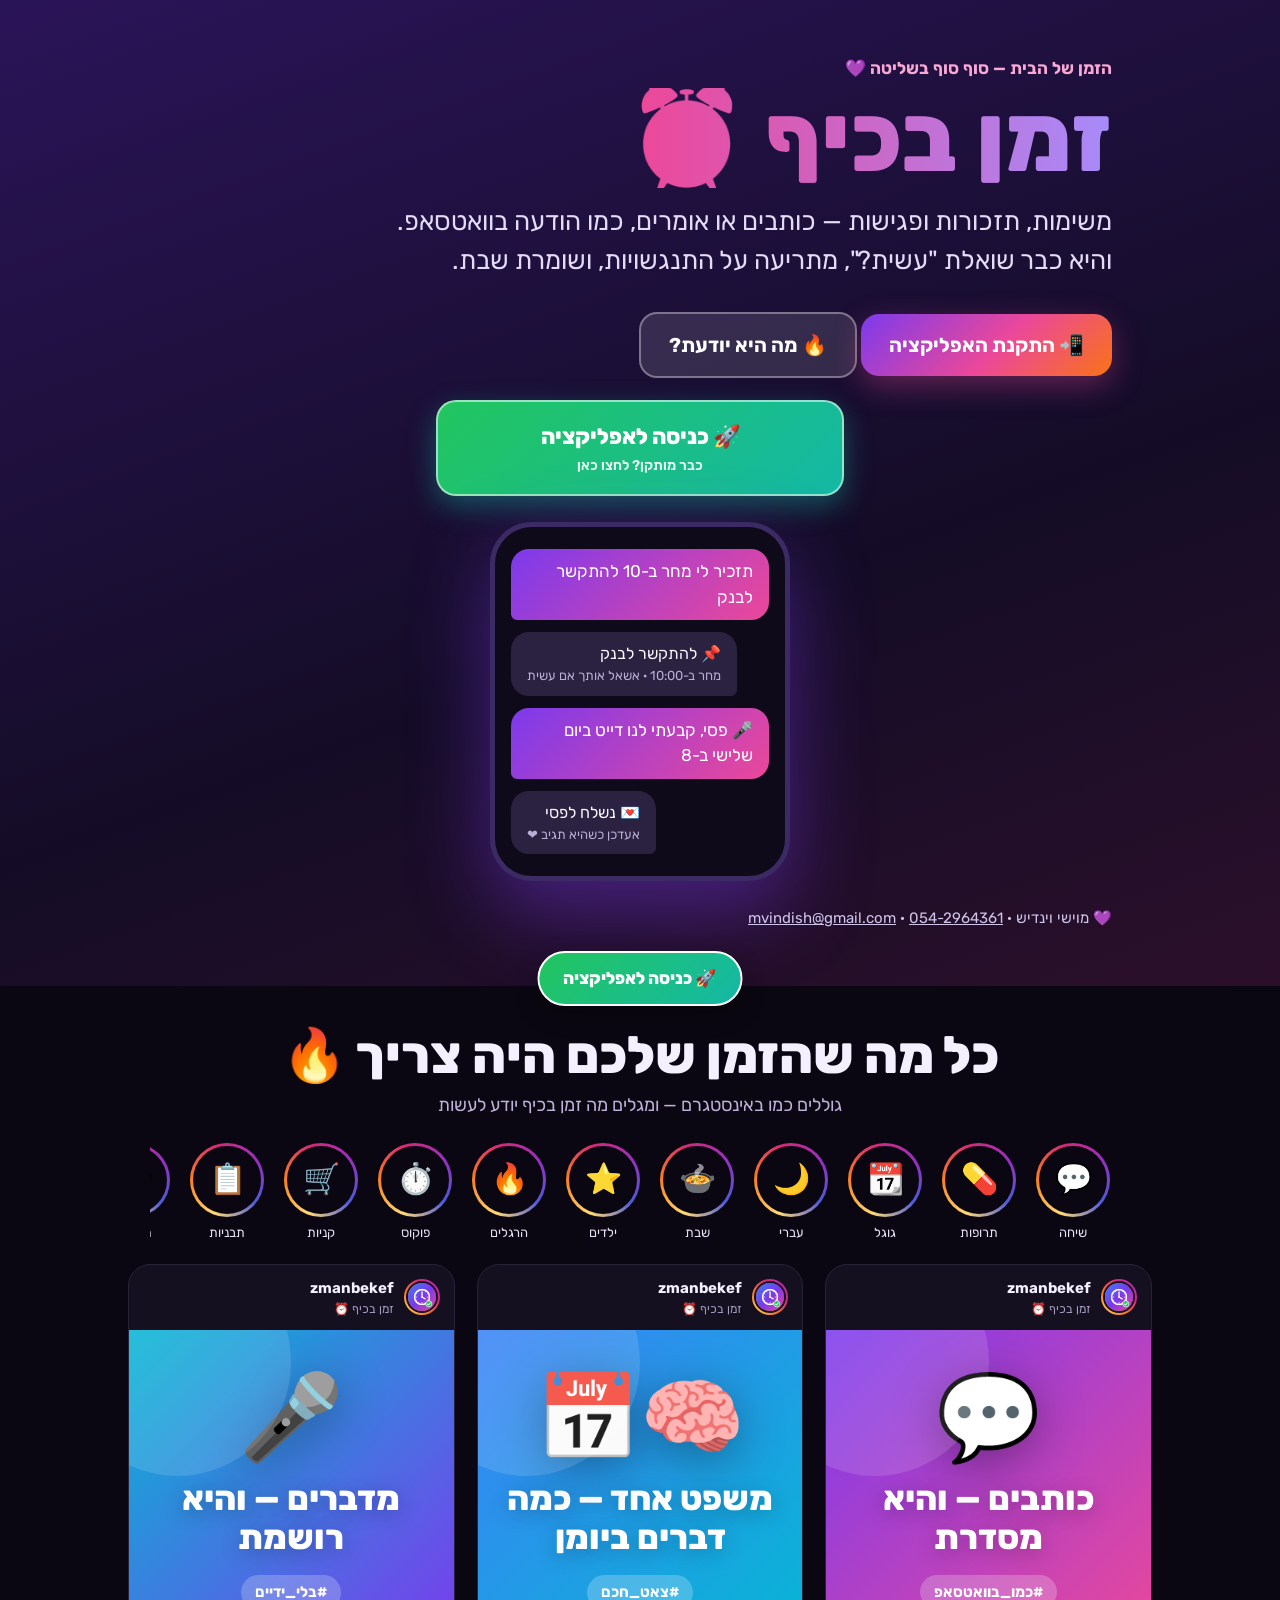
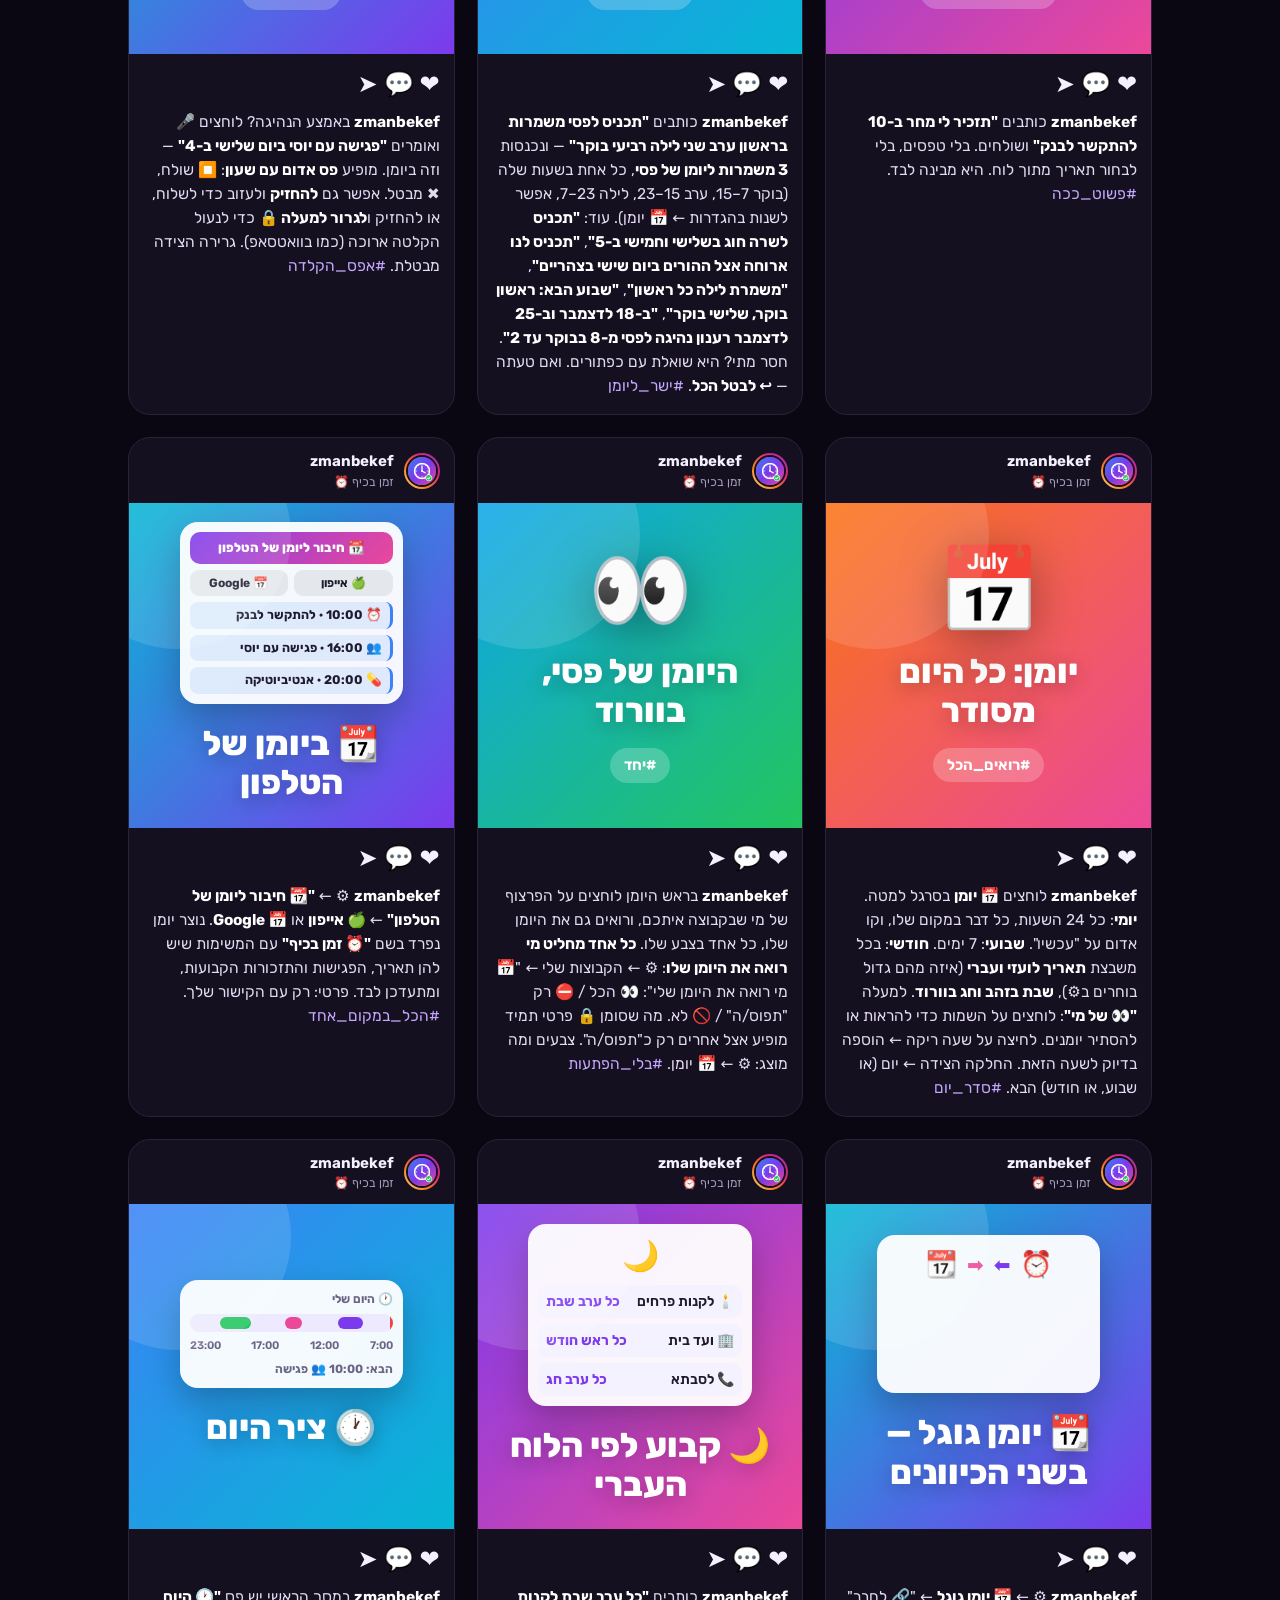
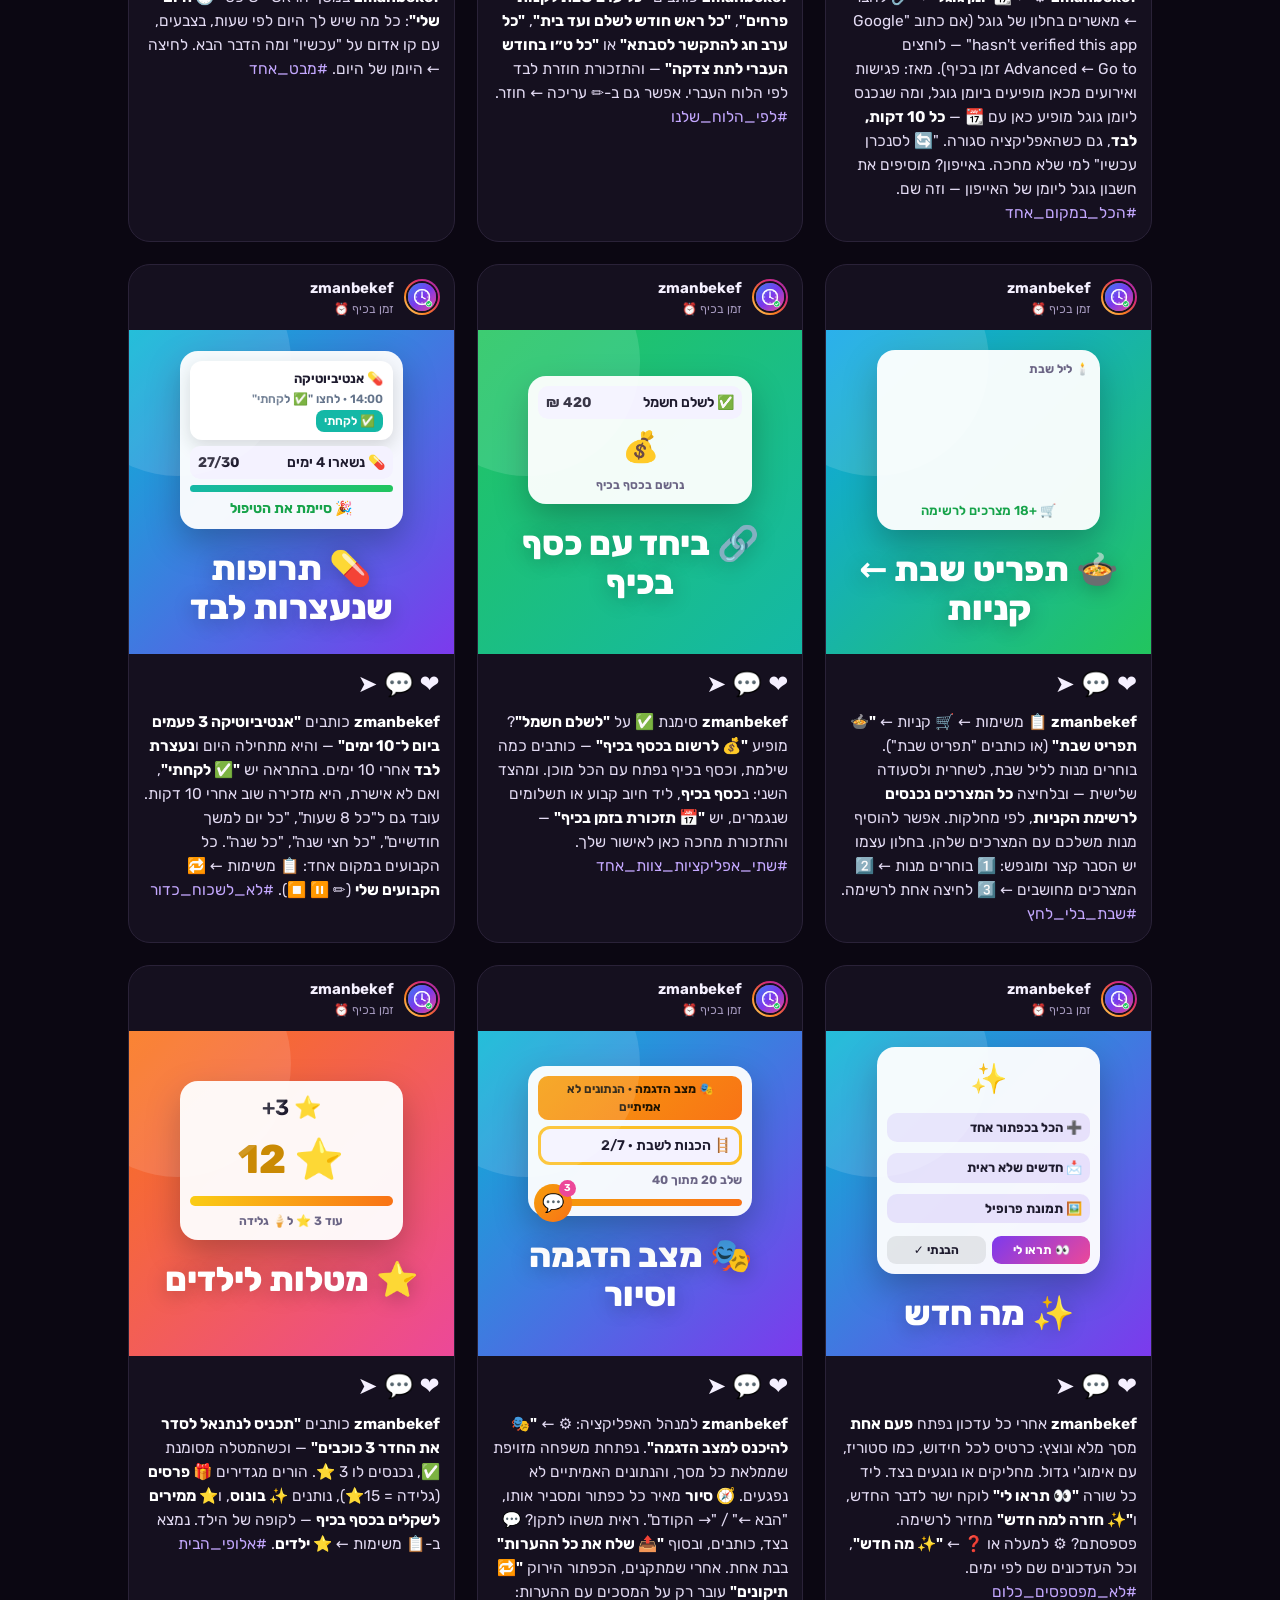
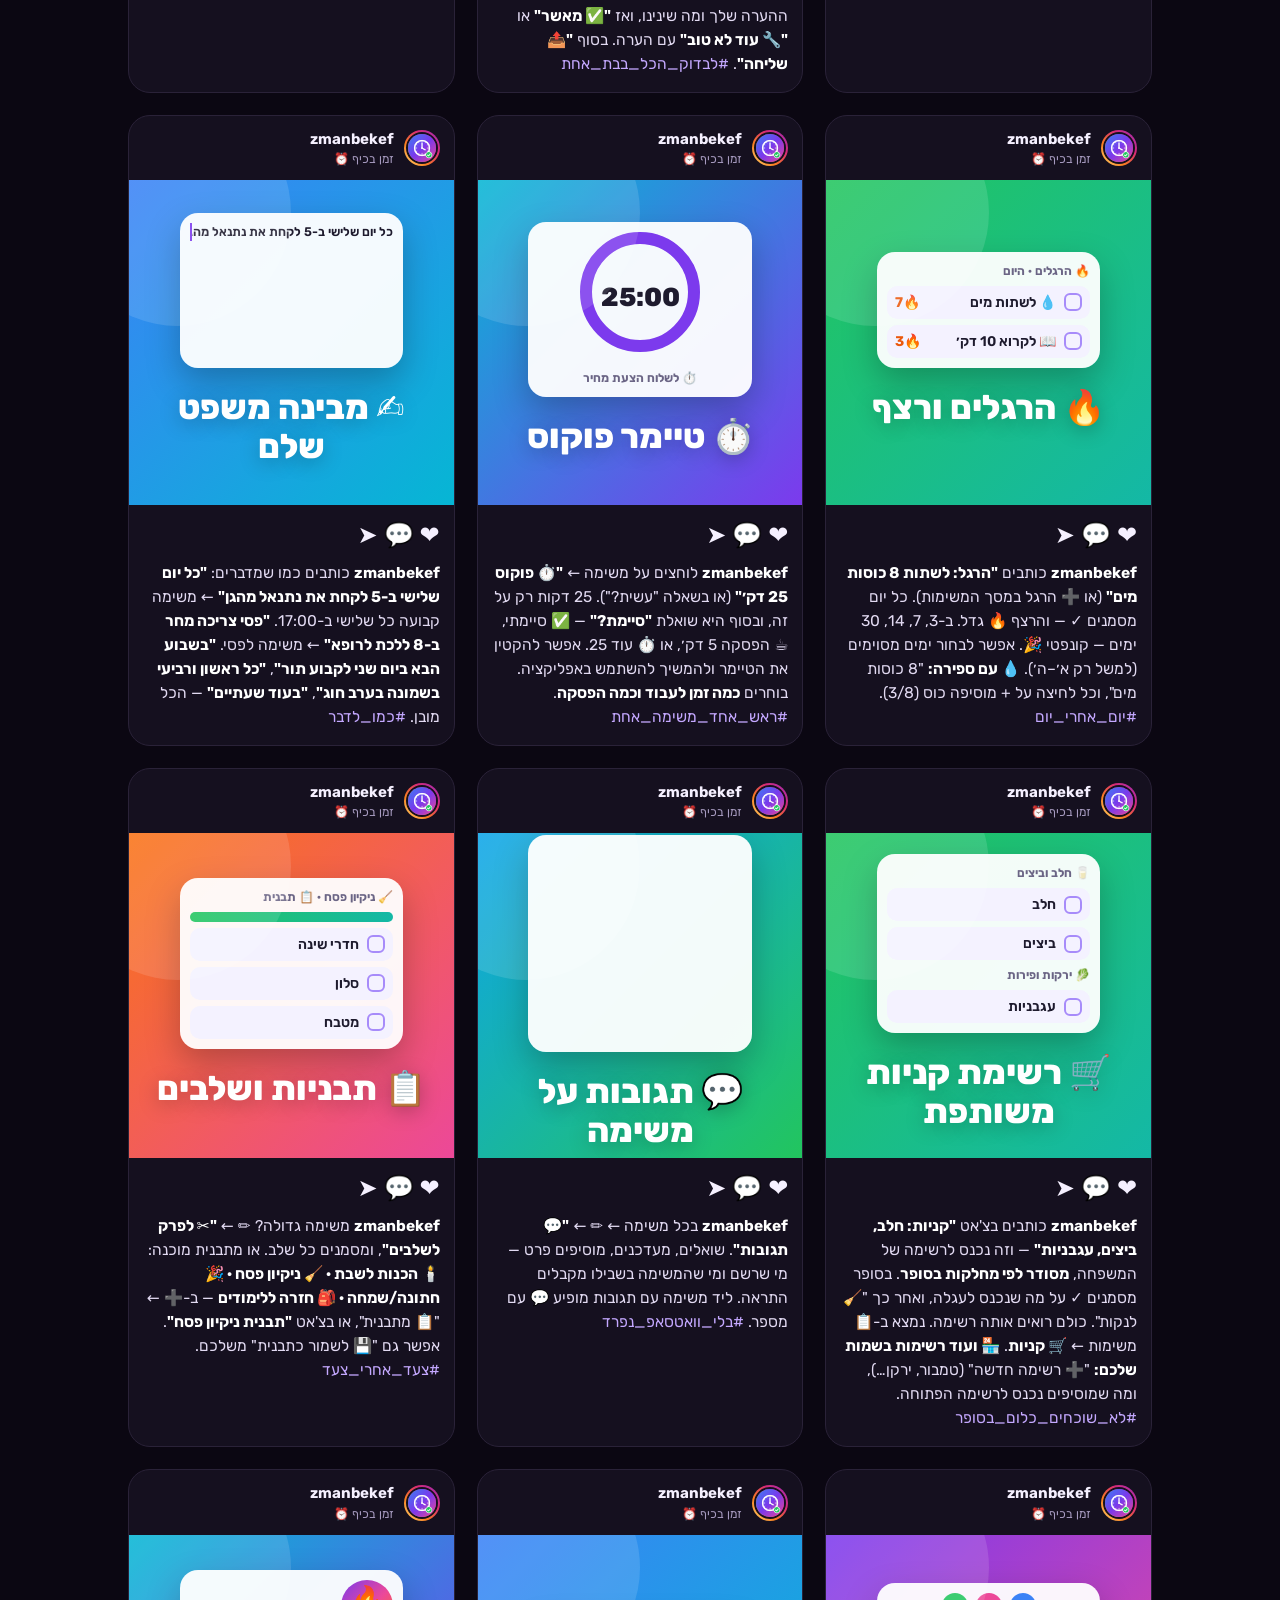
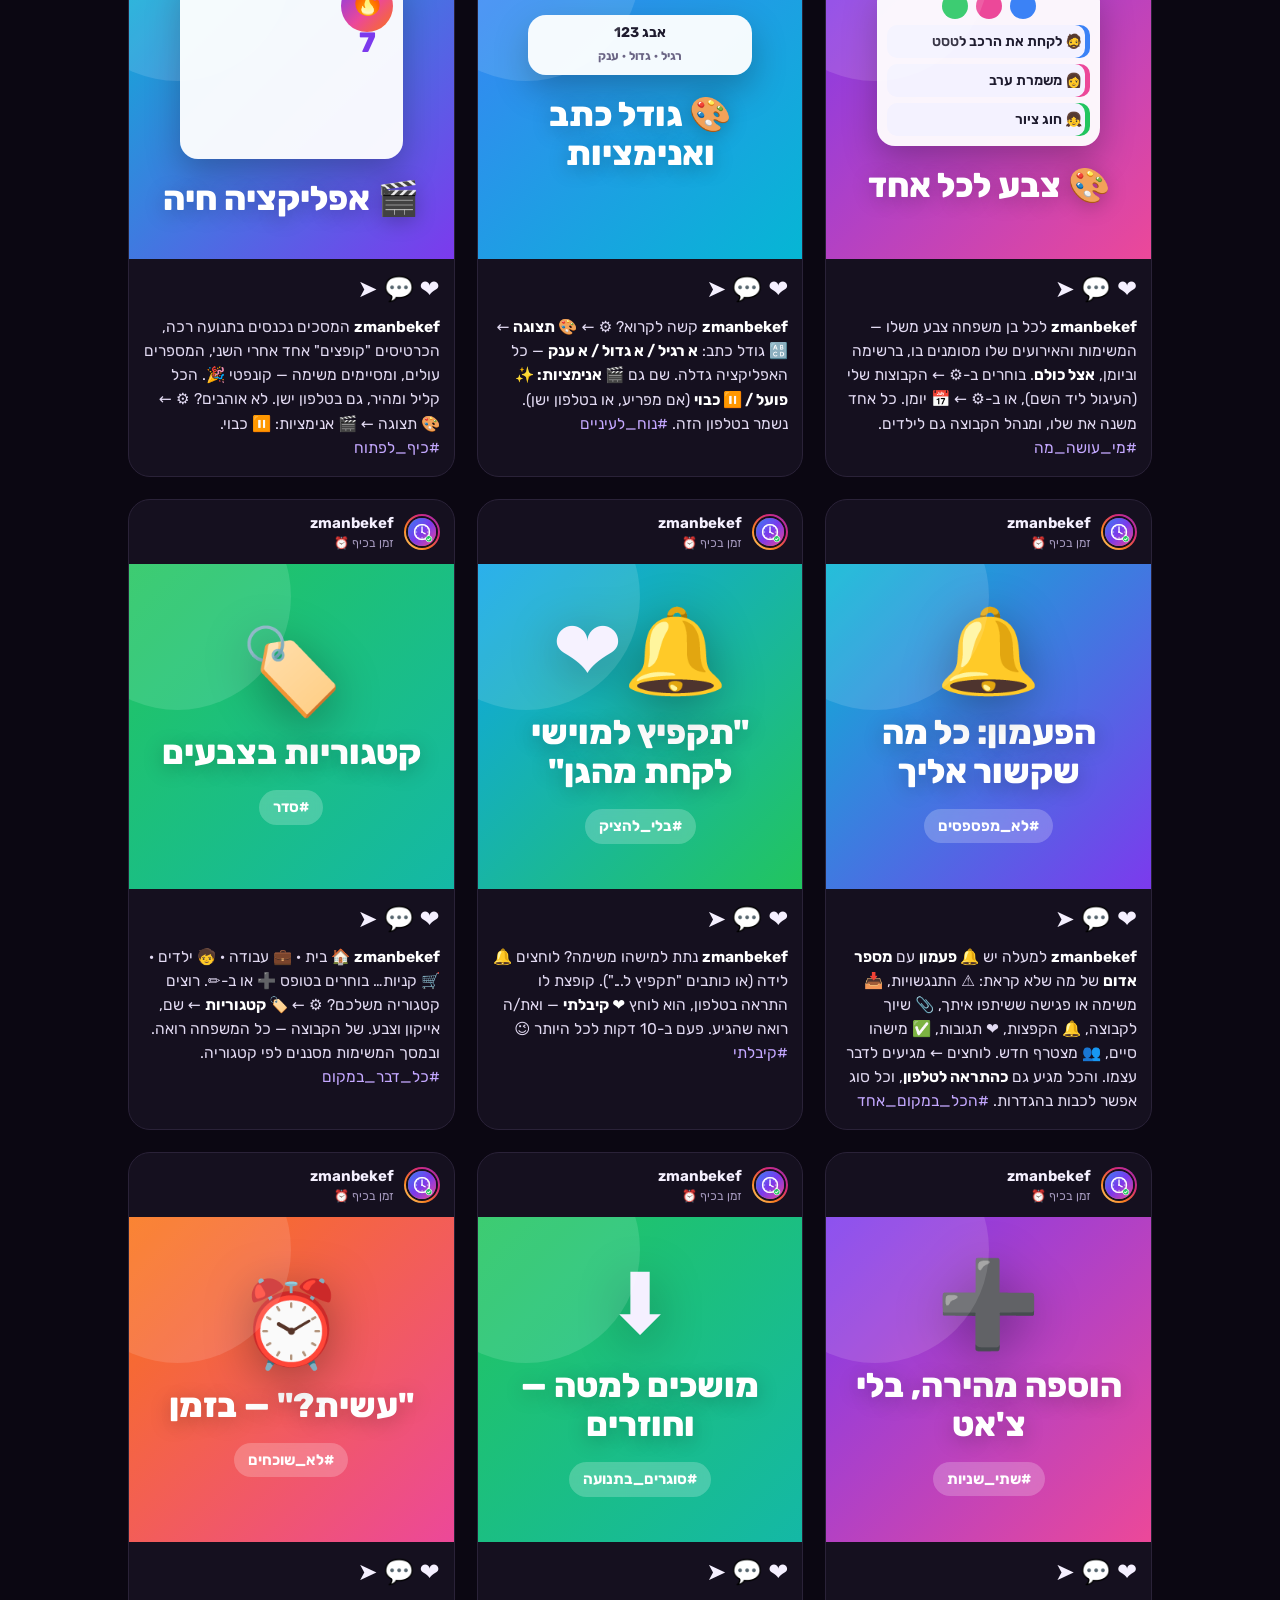
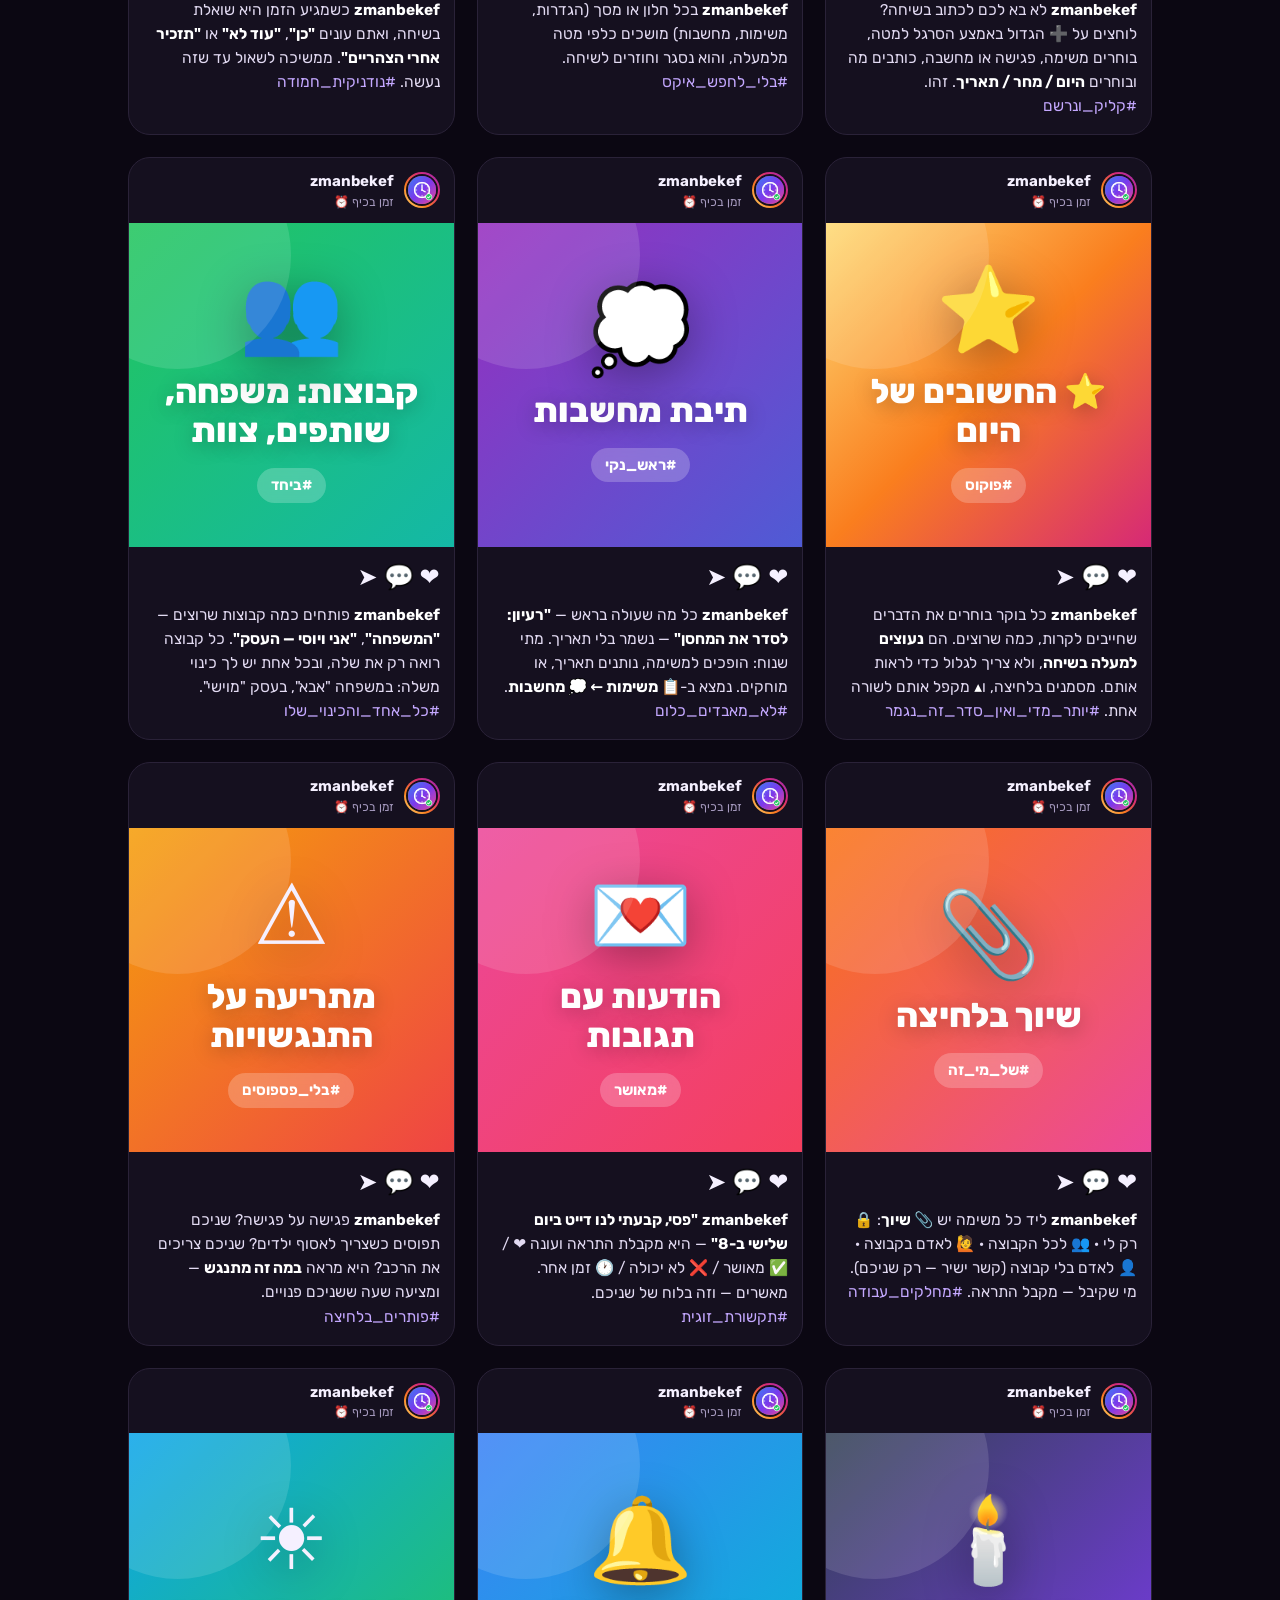
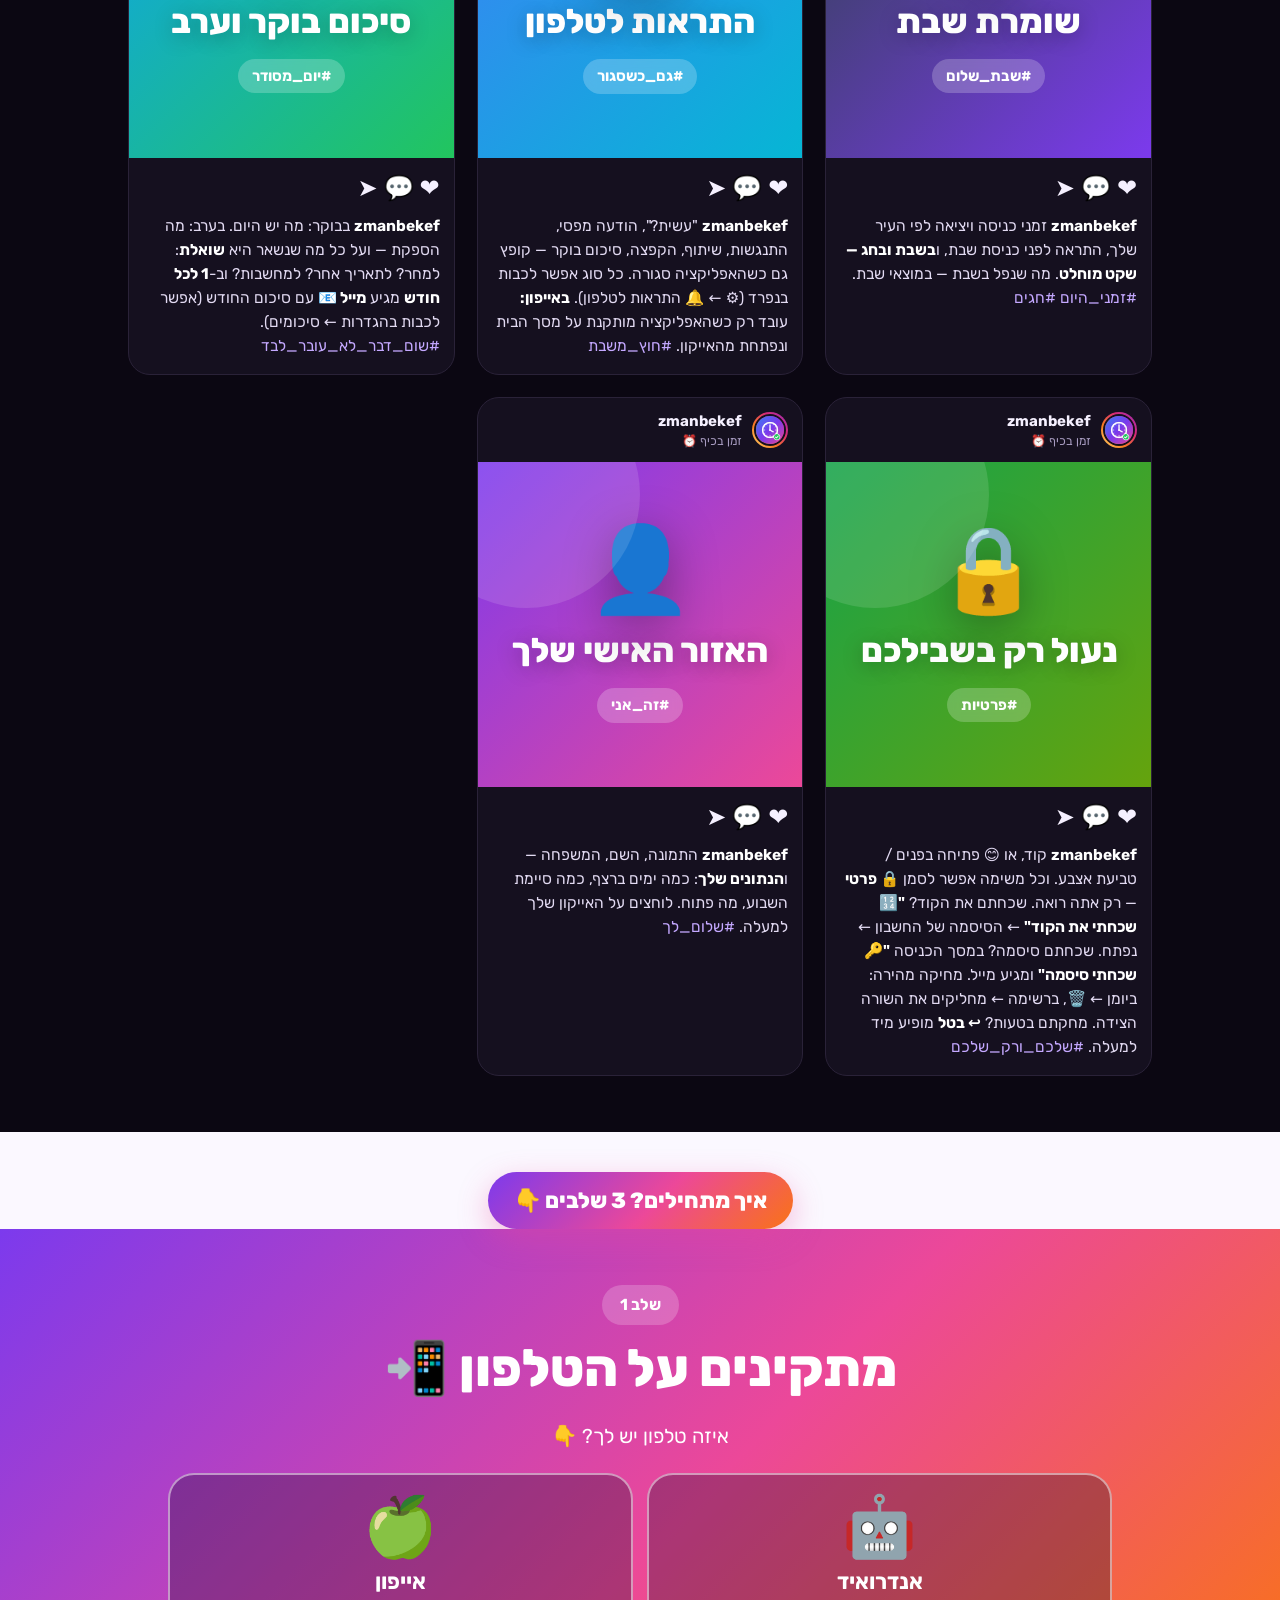
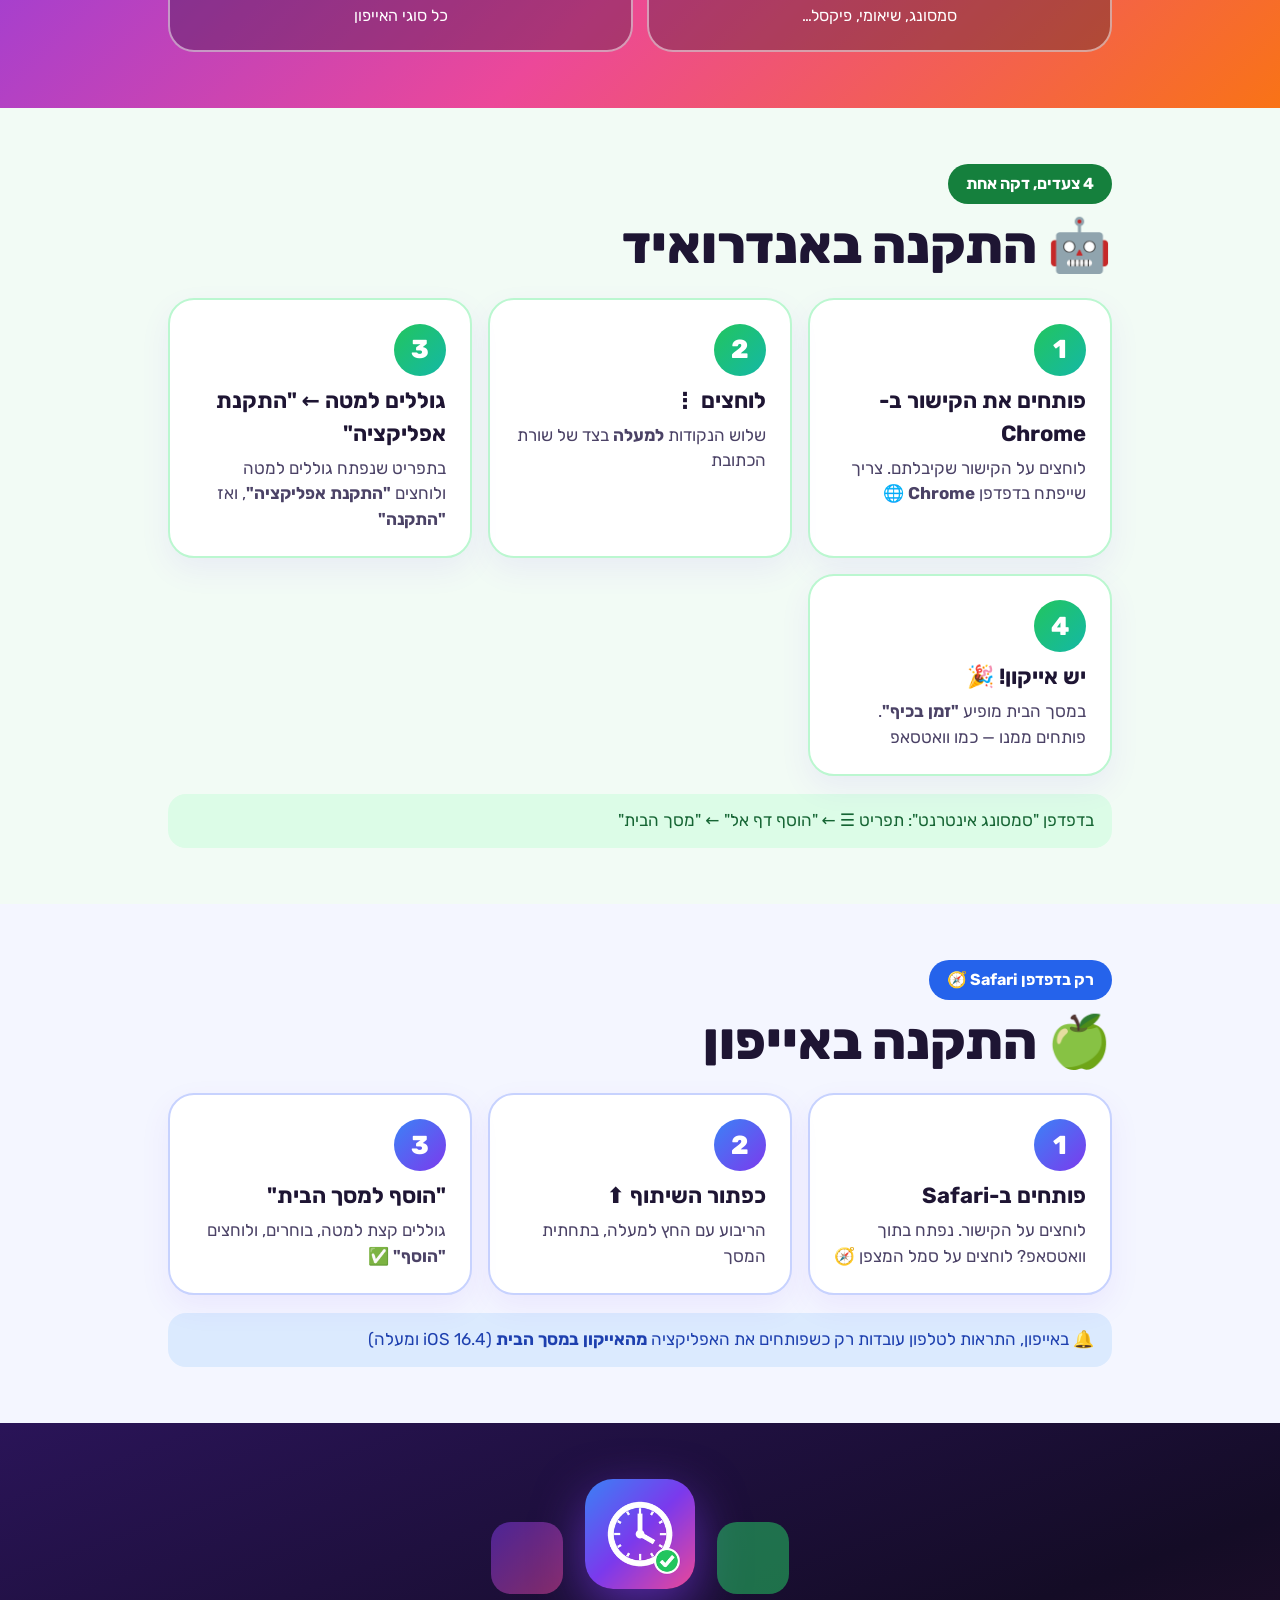
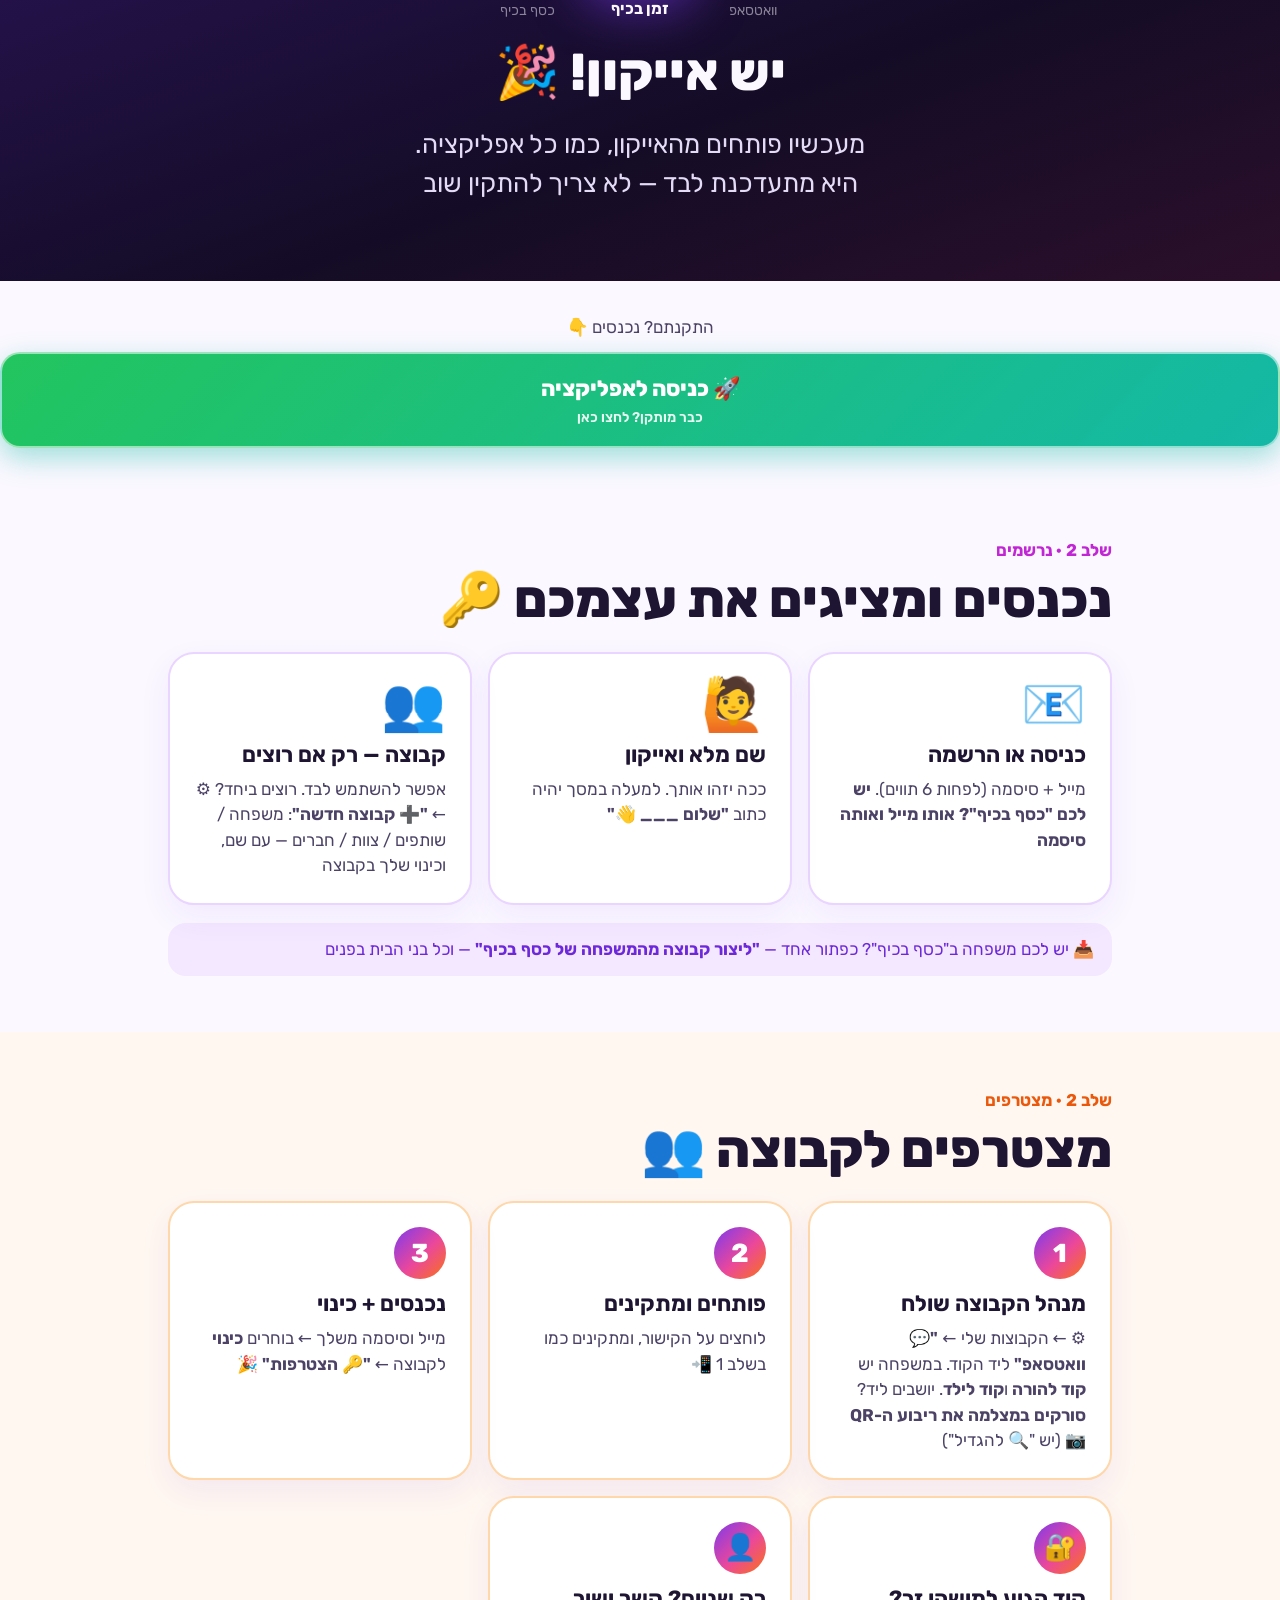
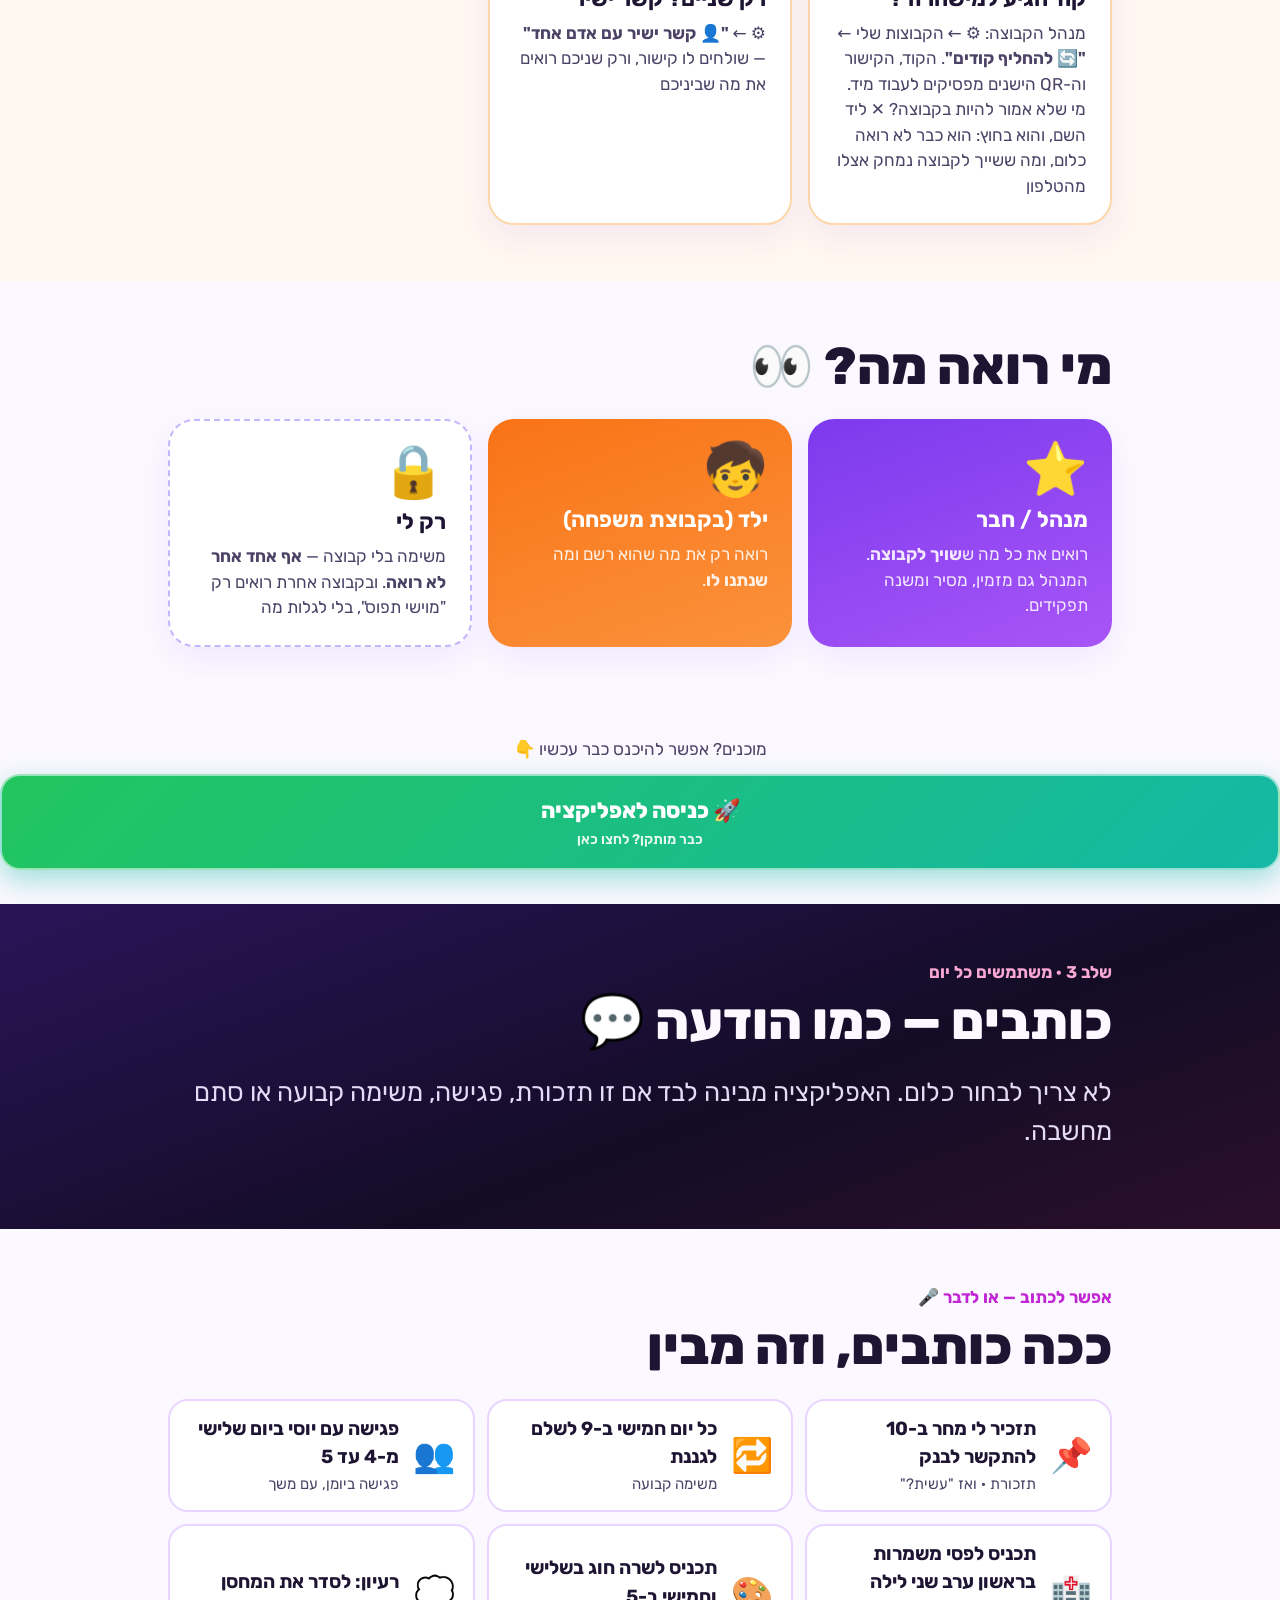
==== commit 60cc1be6: "עדכון האפליקציה" ====
--- a/guide/index.html
+++ b/guide/index.html
@@ -149,6 +149,10 @@
 .newsd{text-align:center}.newsd .sp{font-size:30px;display:inline-block;animation:nwS 2.6s ease-in-out infinite}@keyframes nwS{25%{transform:rotate(-12deg) scale(1.15)}50%{transform:rotate(10deg)}}
 .newsd .r{text-align:right;background:rgba(124,58,237,.12);border-radius:10px;padding:5px 8px;margin-top:5px;font-size:13px;font-weight:700;animation:nwR 3.6s ease-in-out infinite;animation-delay:var(--d)}@keyframes nwR{0%{opacity:0;transform:translateY(8px)}15%,85%{opacity:1;transform:none}100%{opacity:0}}
 .newsd .b{display:flex;gap:6px;margin-top:7px}.newsd .b span{flex:1;border-radius:9px;padding:5px 0;font-size:12px;font-weight:700;background:rgba(0,0,0,.08)}.newsd .b span:first-child{background:linear-gradient(135deg,#7C3AED,#EC4899);color:#fff}
+.csd .b{background:linear-gradient(135deg,#7C3AED,#EC4899);color:#fff;border-radius:10px;padding:6px;text-align:center;font-size:13px;font-weight:800}
+.csd .row{display:flex;gap:6px}.csd .row span{flex:1;text-align:center;background:rgba(0,0,0,.07);border-radius:9px;padding:4px 0;font-size:12px;font-weight:700}
+.csd .r{background:rgba(59,130,246,.12);border-inline-start:3px solid #3B82F6;border-radius:8px;padding:4px 8px;font-size:12.5px;font-weight:700;animation:csIn 3.6s ease-in-out infinite;animation-delay:var(--d)}
+@keyframes csIn{0%{opacity:0;transform:translateX(-10px)}15%,85%{opacity:1;transform:none}100%{opacity:0}}
 .tourd{position:relative}.tourd .bn{background:linear-gradient(135deg,#F59E0B,#F97316);color:#1F1300;border-radius:10px;padding:4px 8px;font-size:12px;font-weight:700;text-align:center}
 .tourd .sp{border:3px solid #FBBF24;border-radius:12px;animation:spotP 1.4s ease-in-out infinite}@keyframes spotP{50%{box-shadow:0 0 18px rgba(251,191,36,.7);transform:scale(1.04)}}
 .tourd .bar{height:7px;border-radius:7px;background:rgba(0,0,0,.1);overflow:hidden;margin-top:4px}.tourd .bar i{display:block;height:100%;border-radius:7px;animation:tourB 4s ease-in-out infinite;background:linear-gradient(90deg,#F59E0B,#F97316)}@keyframes tourB{0%{width:30%}100%{width:60%}}
@@ -223,6 +227,12 @@
       <div class="pic p6"><div class="big">👀</div><h3>היומן של פסי, בוורוד</h3><span class="tag">#יחד</span></div>
       <div class="acts">❤️ 💬 ➤</div>
       <div class="cap"><b>zmanbekef</b> בראש היומן לוחצים על הפרצוף של מי שבקבוצה איתכם, ורואים גם את היומן שלו, כל אחד בצבע שלו. <b>כל אחד מחליט מי רואה את היומן שלו</b>: ⚙️ ← הקבוצות שלי ← "📅 מי רואה את היומן שלי": 👀 הכל / ⛔ רק "תפוס/ה" / 🚫 לא. מה שסומן 🔒 פרטי תמיד מופיע אצל אחרים רק כ"תפוס/ה". צבעים ומה מוצג: ⚙️ ← 📅 יומן. <span class="h">#בלי_הפתעות</span></div>
+    </article>
+    <article class="post" id="f-calsub">
+      <div class="top"><div class="av"><img src="../icons/icon-192.png" alt="" style="width:100%;height:100%;border-radius:50%;display:block;border:2px solid #15101F"></div><div class="who">zmanbekef<small>זמן בכיף ⏰</small></div></div>
+      <div class="pic p3"><div class="demo csd"><div class="b">📆 חיבור ליומן של הטלפון</div><div class="row"><span>🍏 אייפון</span><span>📅 Google</span></div><div class="r" style="--d:0s">⏰ 10:00 · להתקשר לבנק</div><div class="r" style="--d:.4s">👥 16:00 · פגישה עם יוסי</div><div class="r" style="--d:.8s">💊 20:00 · אנטיביוטיקה</div></div><h3>📆 ביומן של הטלפון</h3></div>
+      <div class="acts">❤️ 💬 ➤</div>
+      <div class="cap"><b>zmanbekef</b> ⚙️ ← <b>"📆 חיבור ליומן של הטלפון"</b> ← <b>🍏 אייפון</b> או <b>📅 Google</b>. נוצר יומן נפרד בשם <b>"⏰ זמן בכיף"</b> עם המשימות שיש להן תאריך, הפגישות והתזכורות הקבועות, ומתעדכן לבד. פרטי: רק עם הקישור שלך. <span class="h">#הכל_במקום_אחד</span></div>
     </article>
     <article class="post" id="f-gcal">
       <div class="top"><div class="av"><img src="../icons/icon-192.png" alt="" style="width:100%;height:100%;border-radius:50%;display:block;border:2px solid #15101F"></div><div class="who">zmanbekef<small>זמן בכיף ⏰</small></div></div>
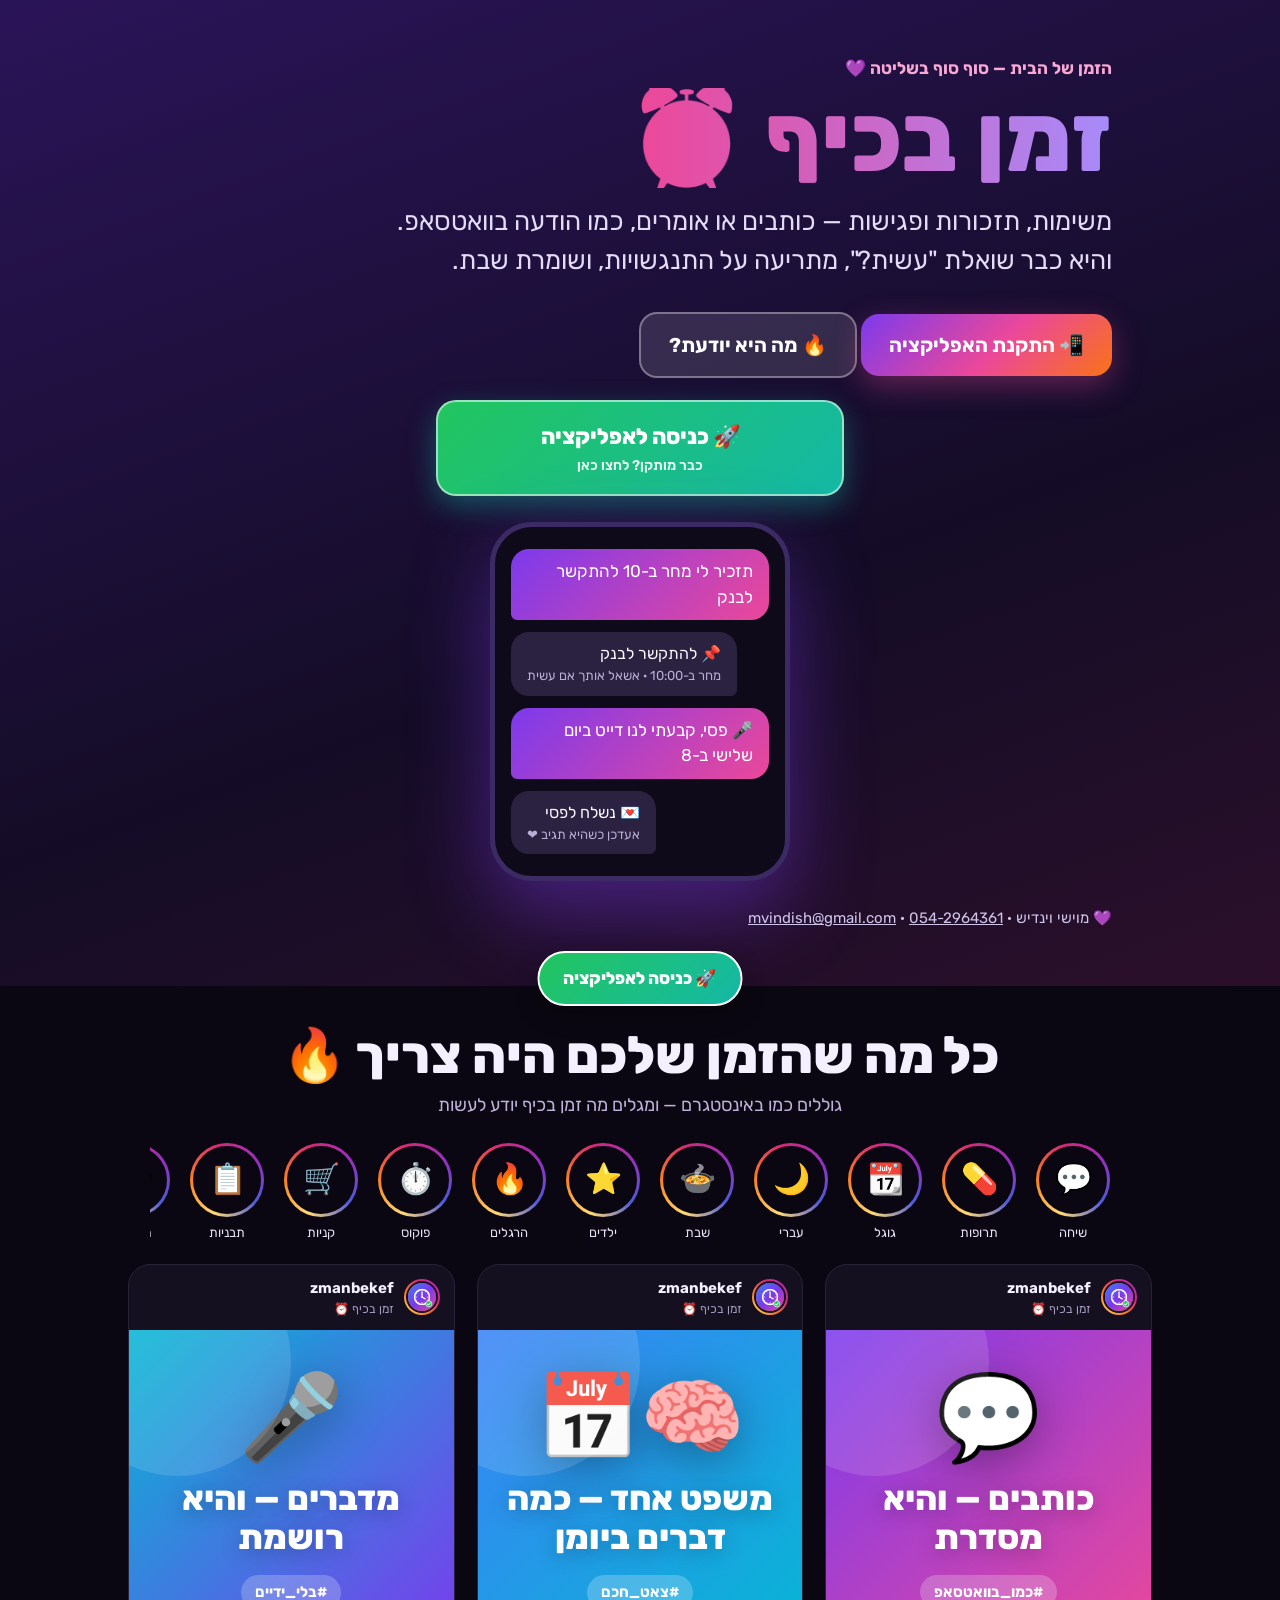
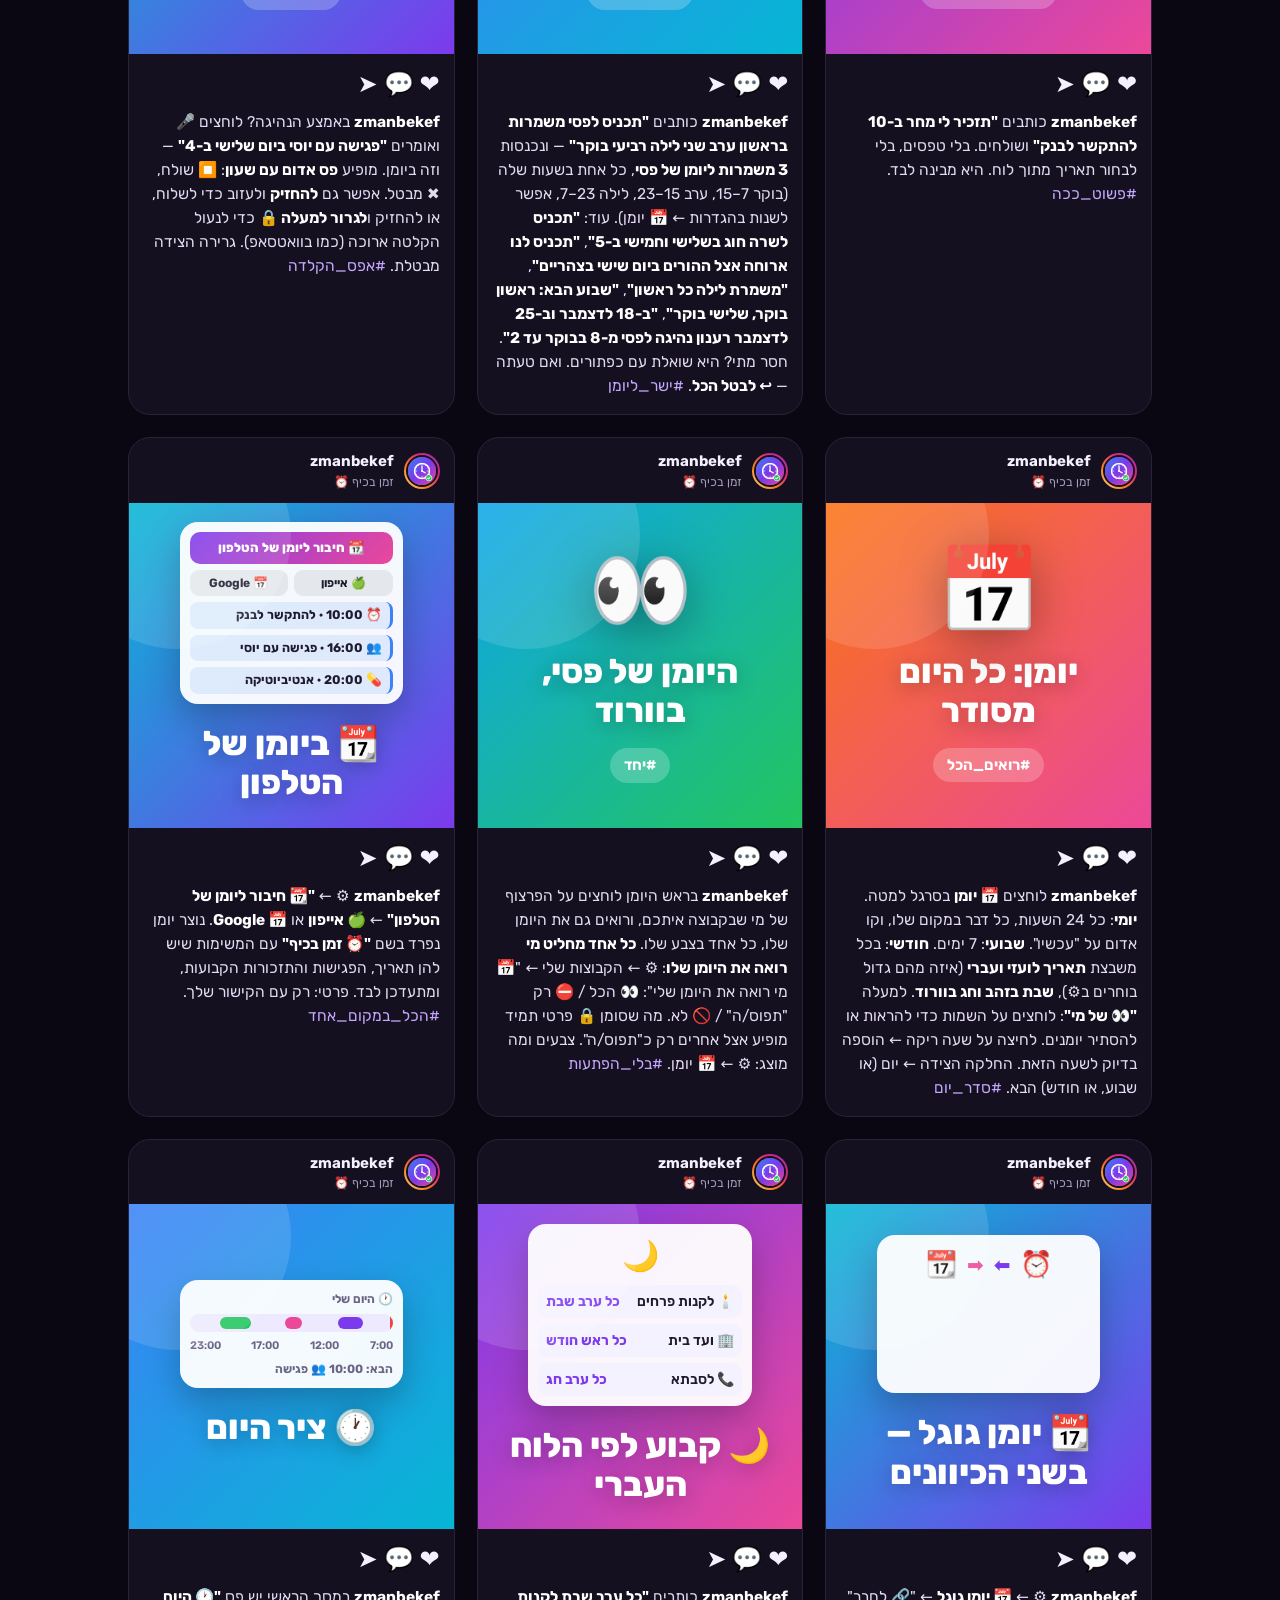
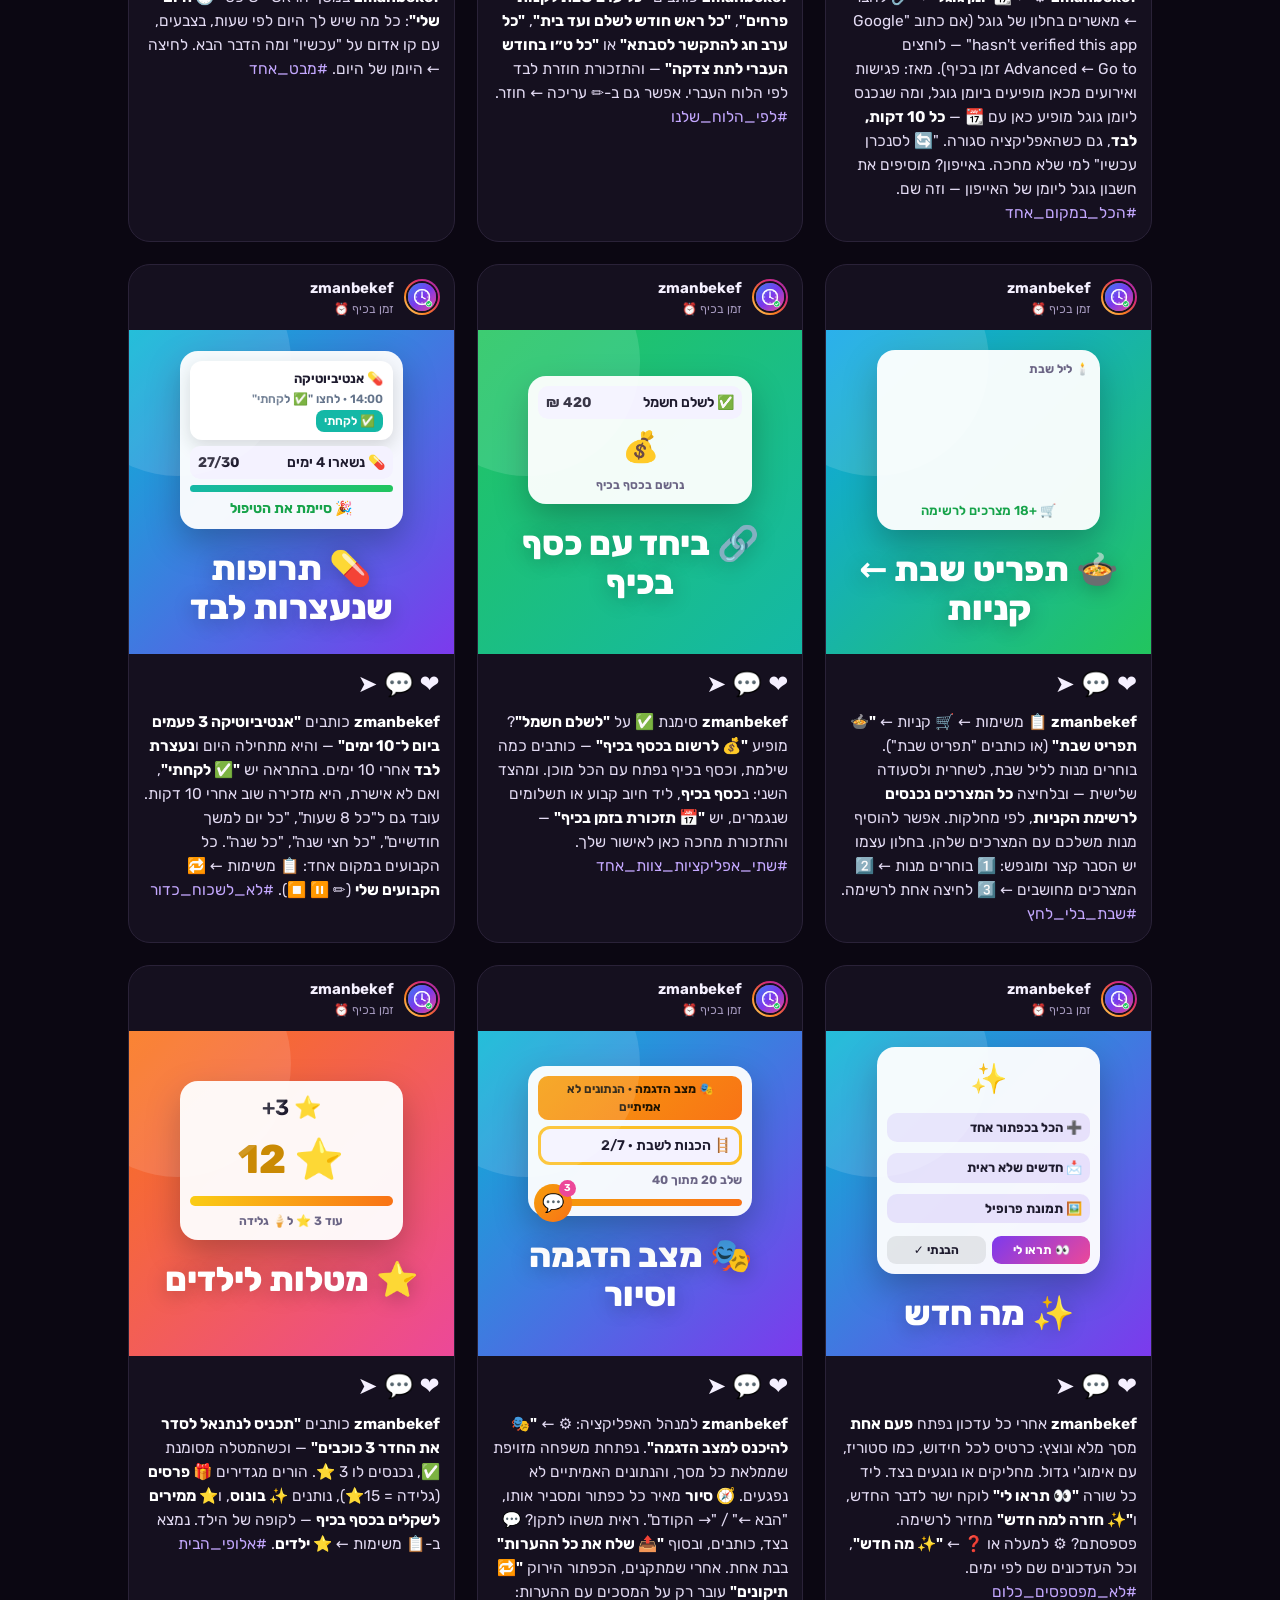
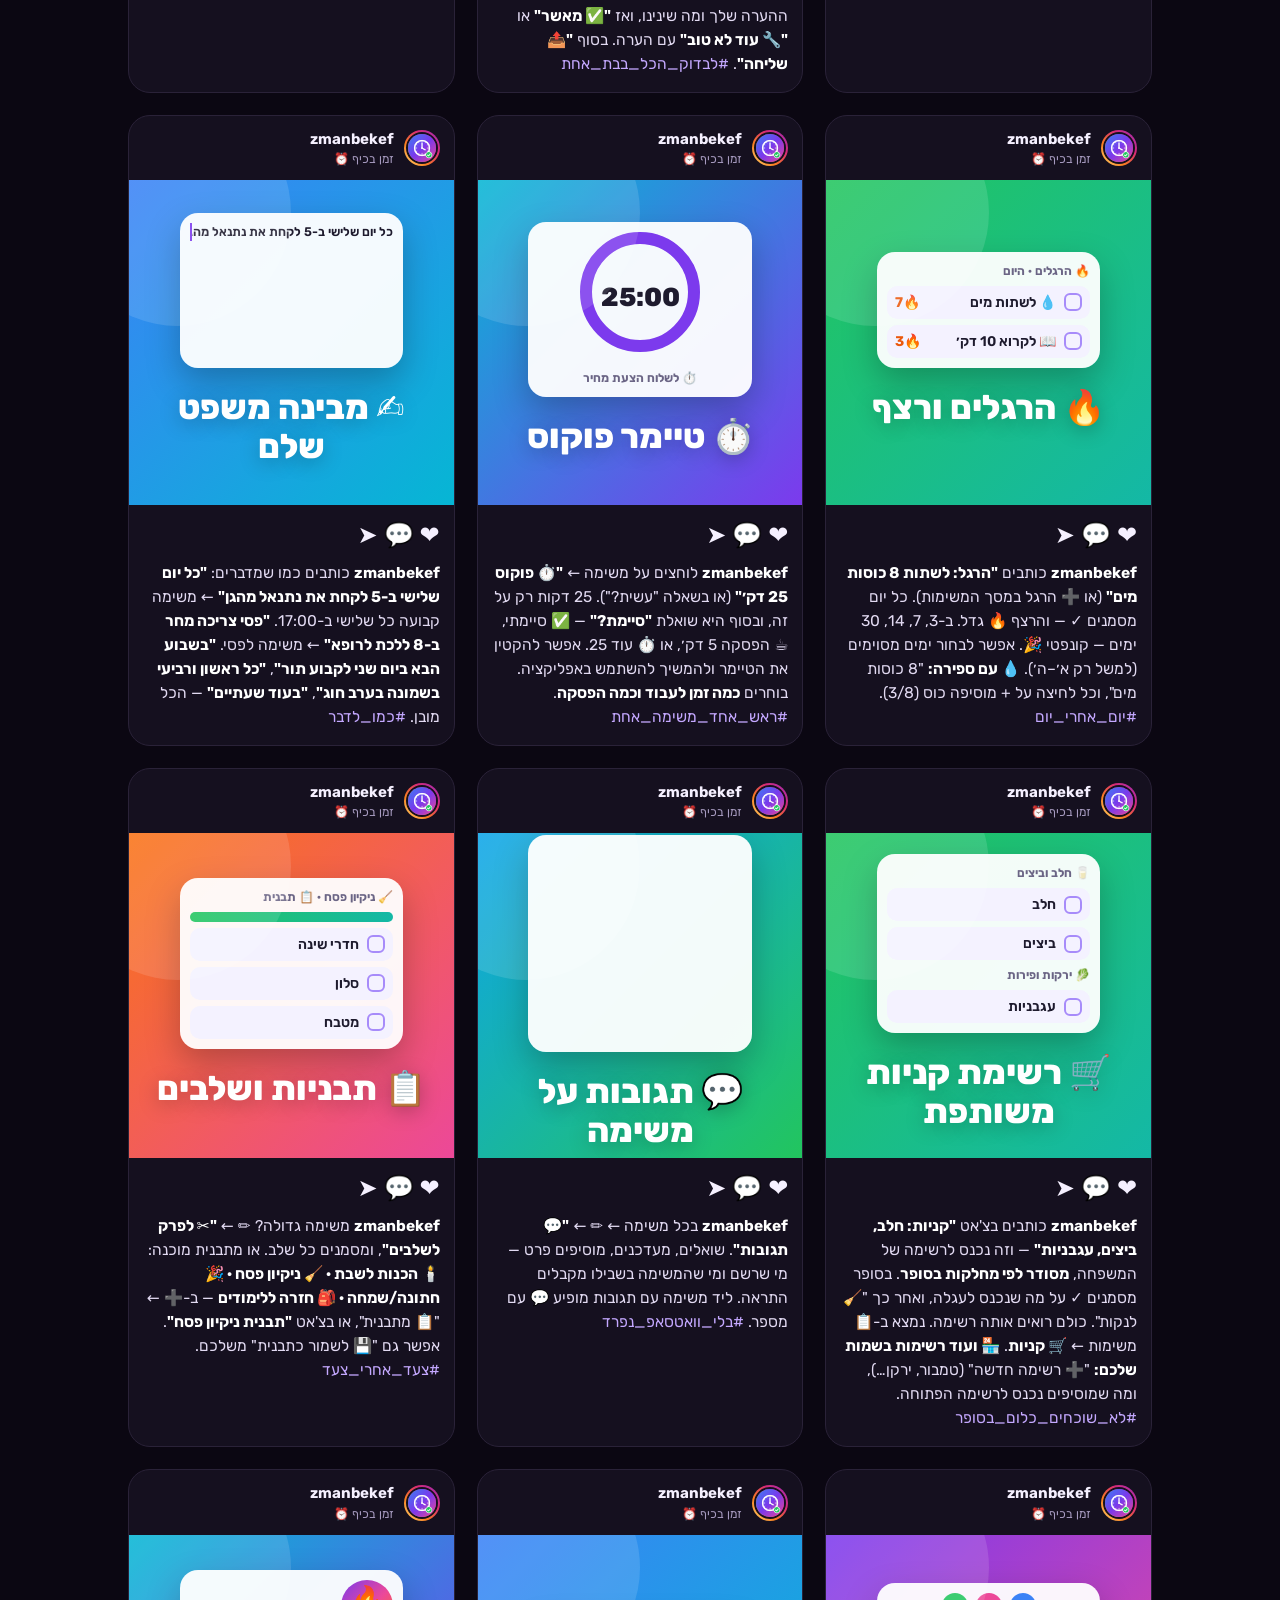
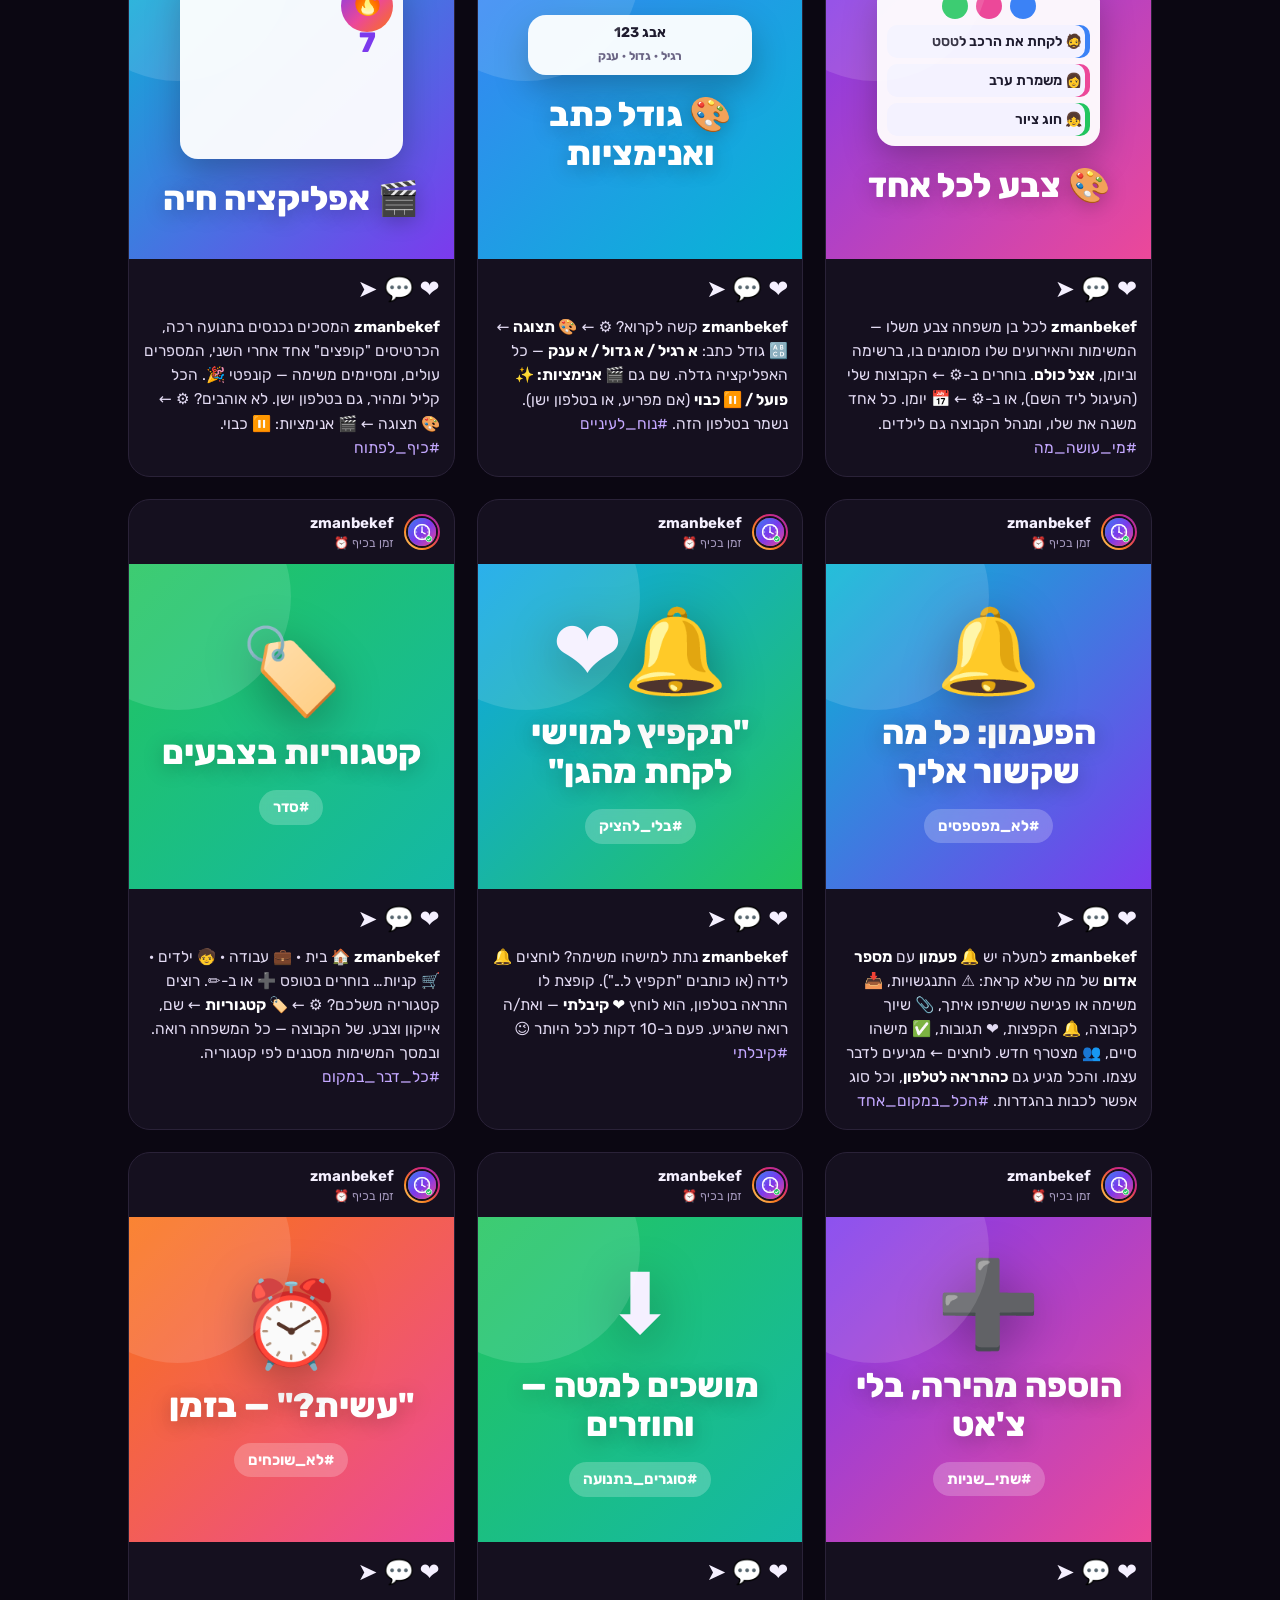
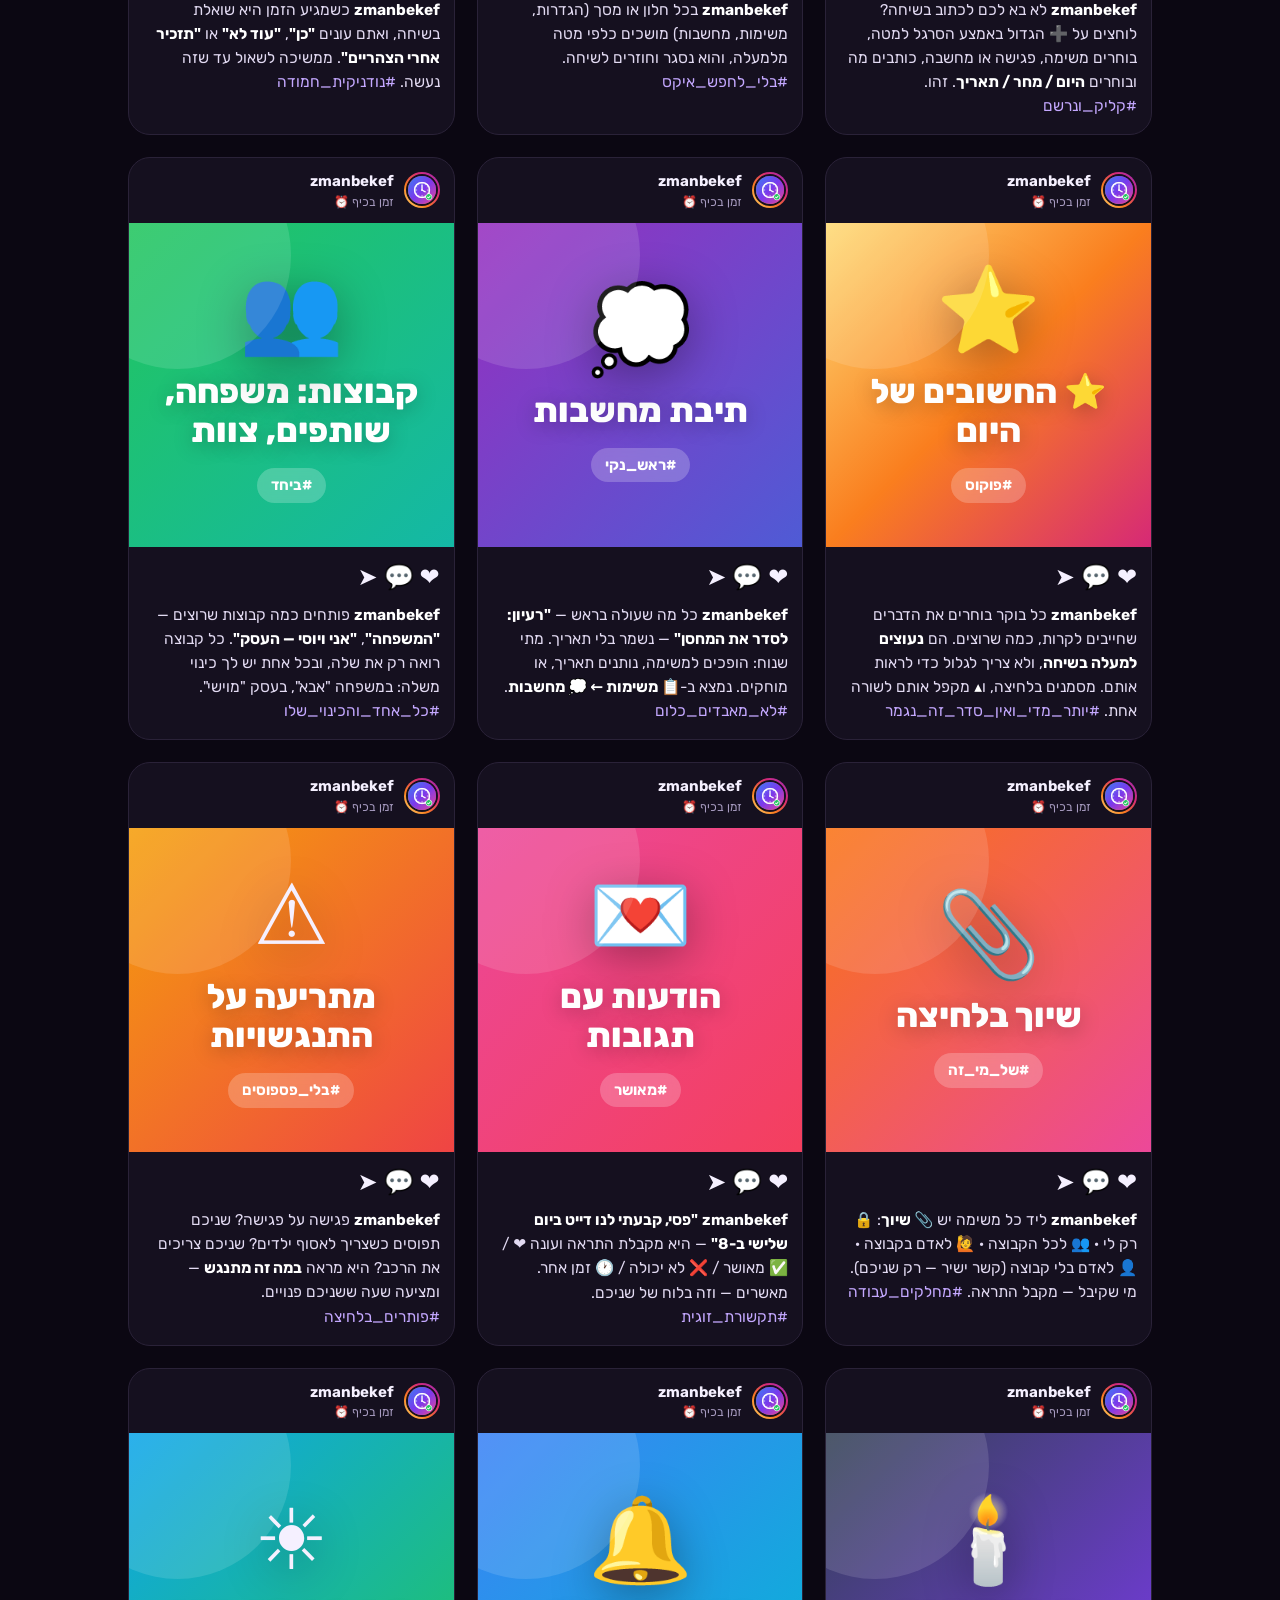
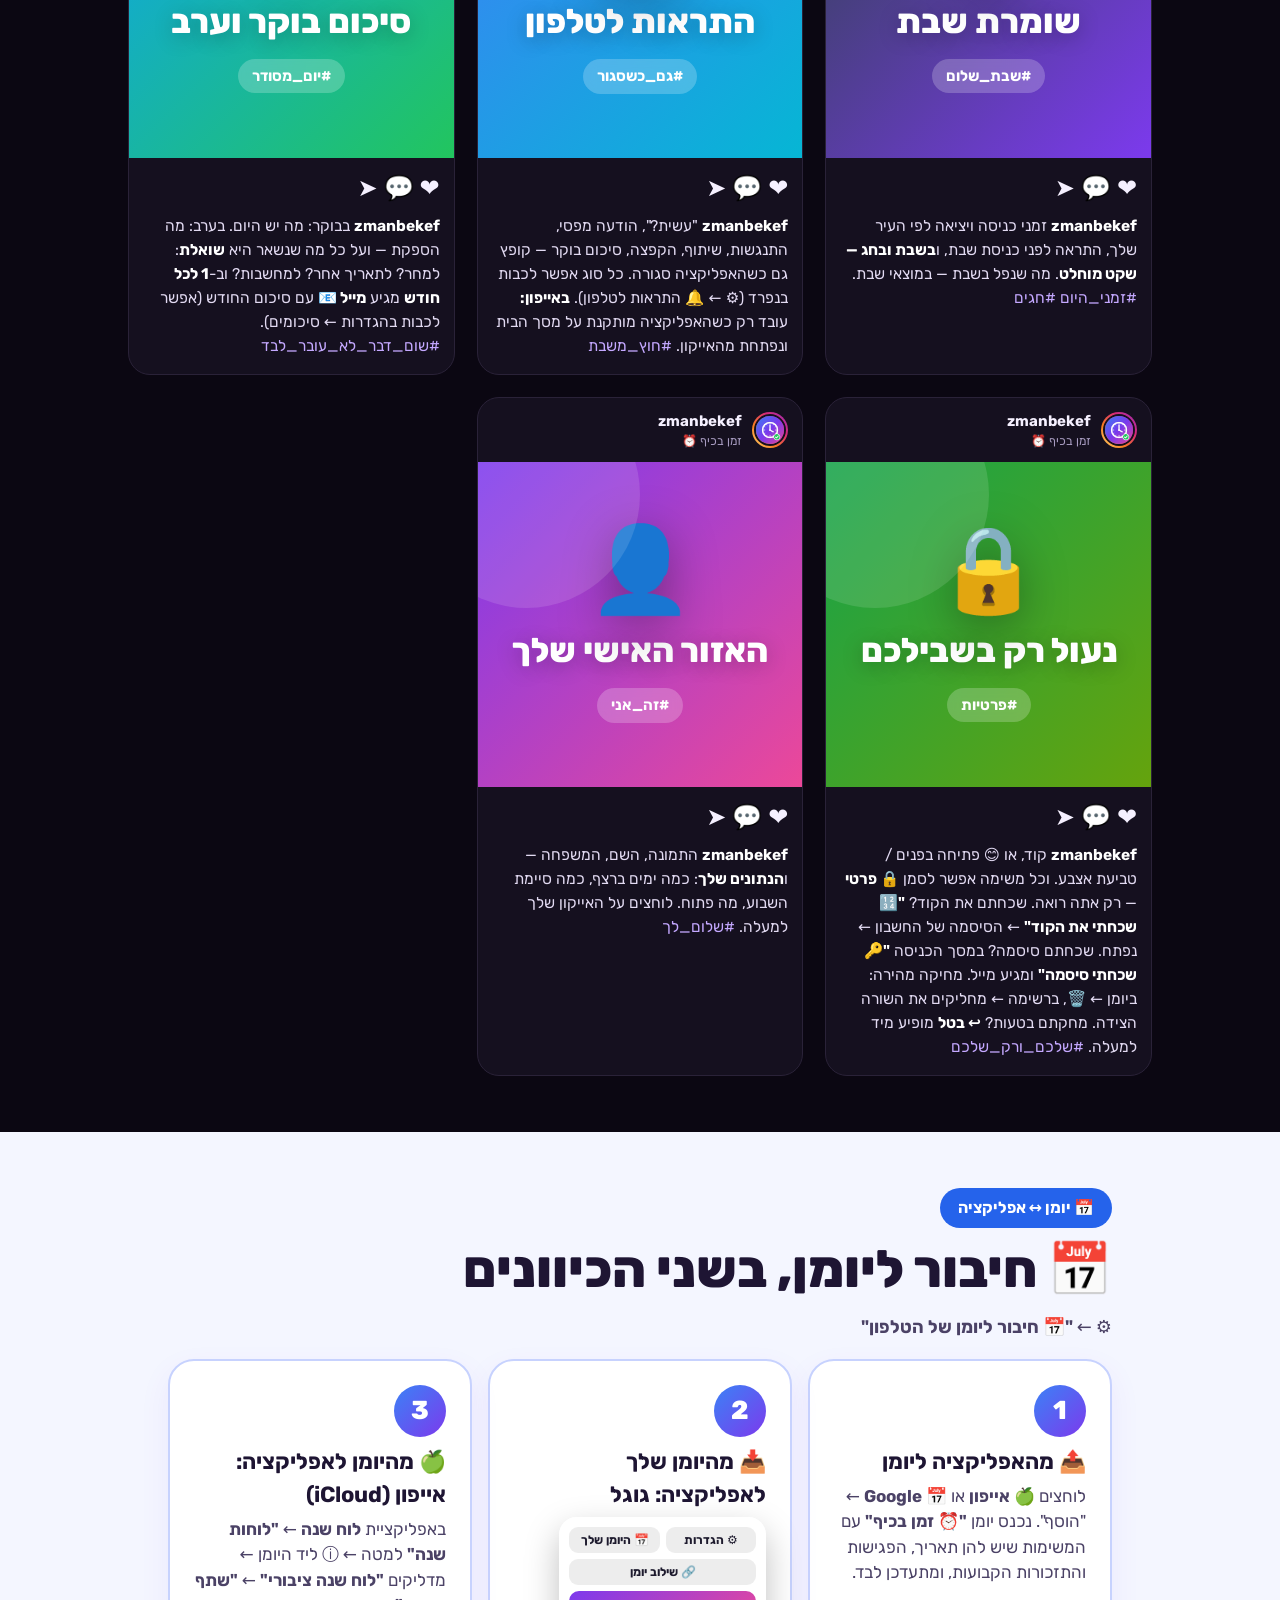
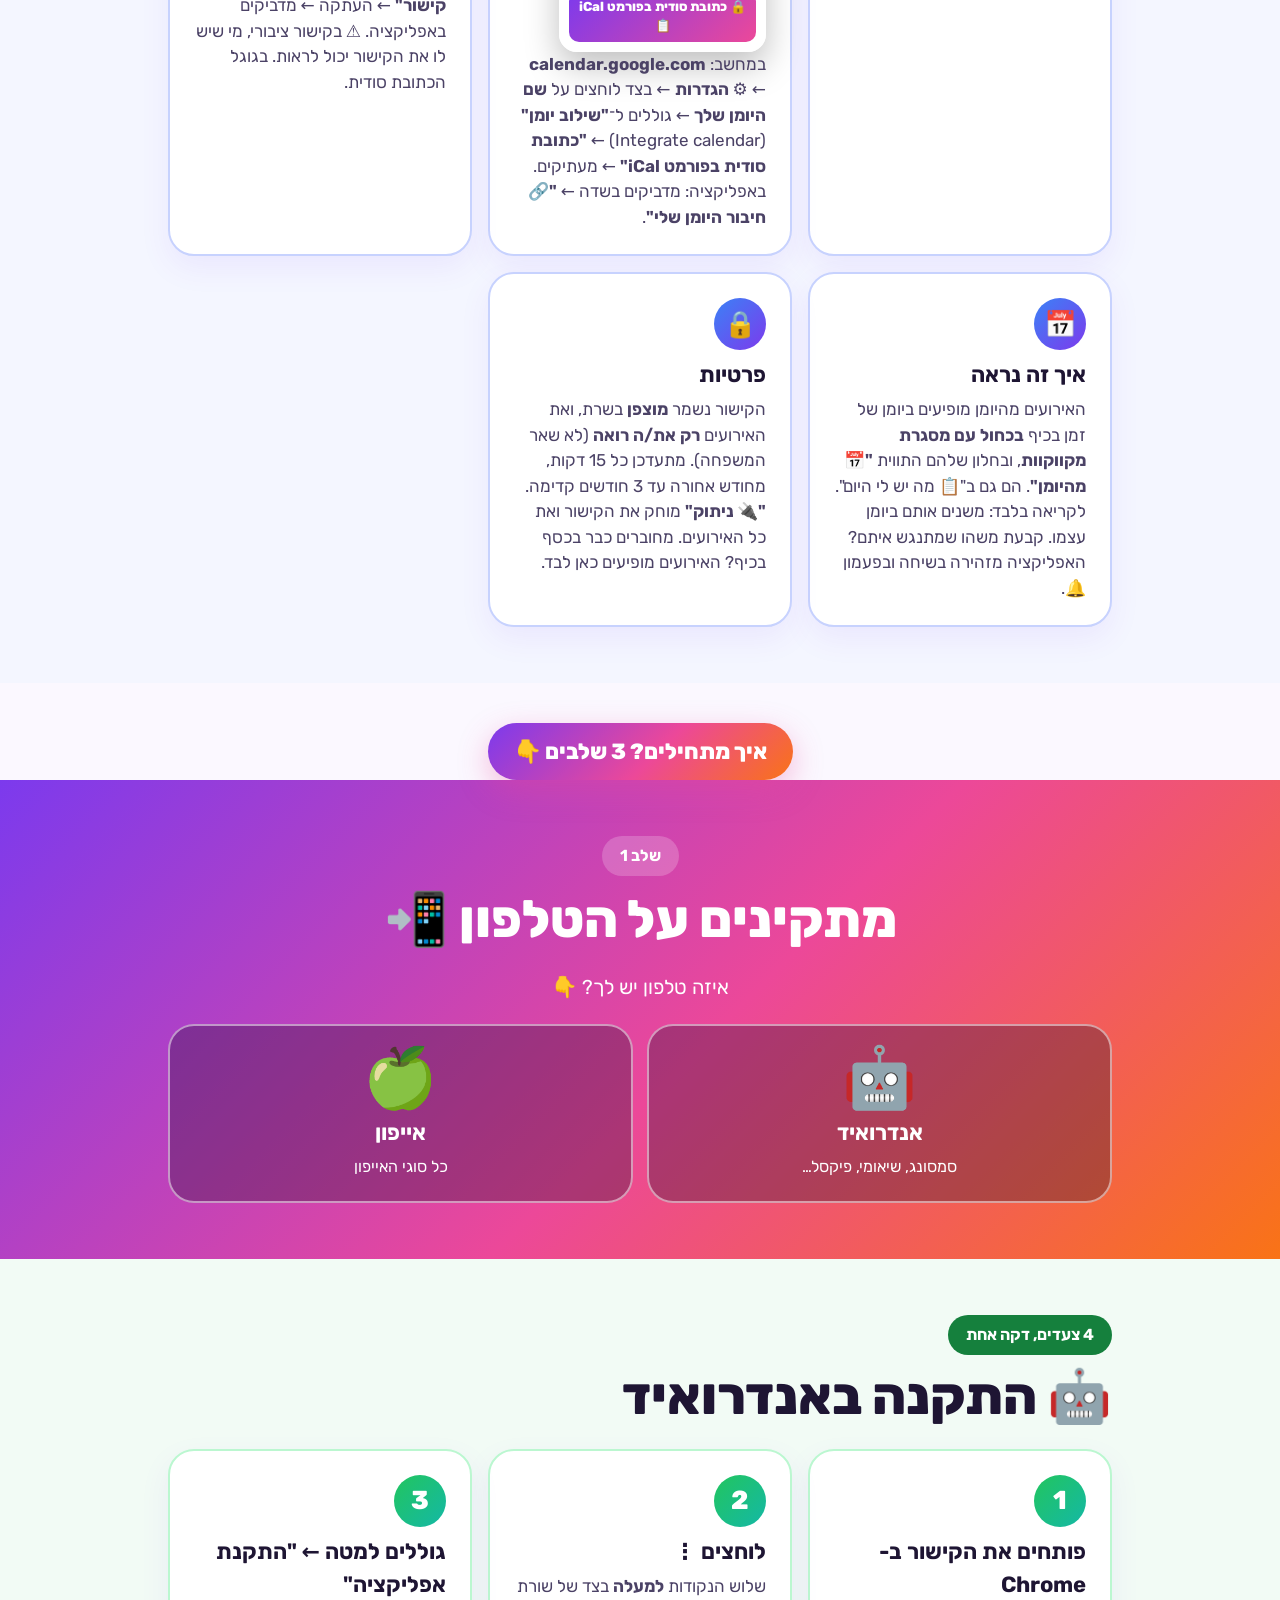
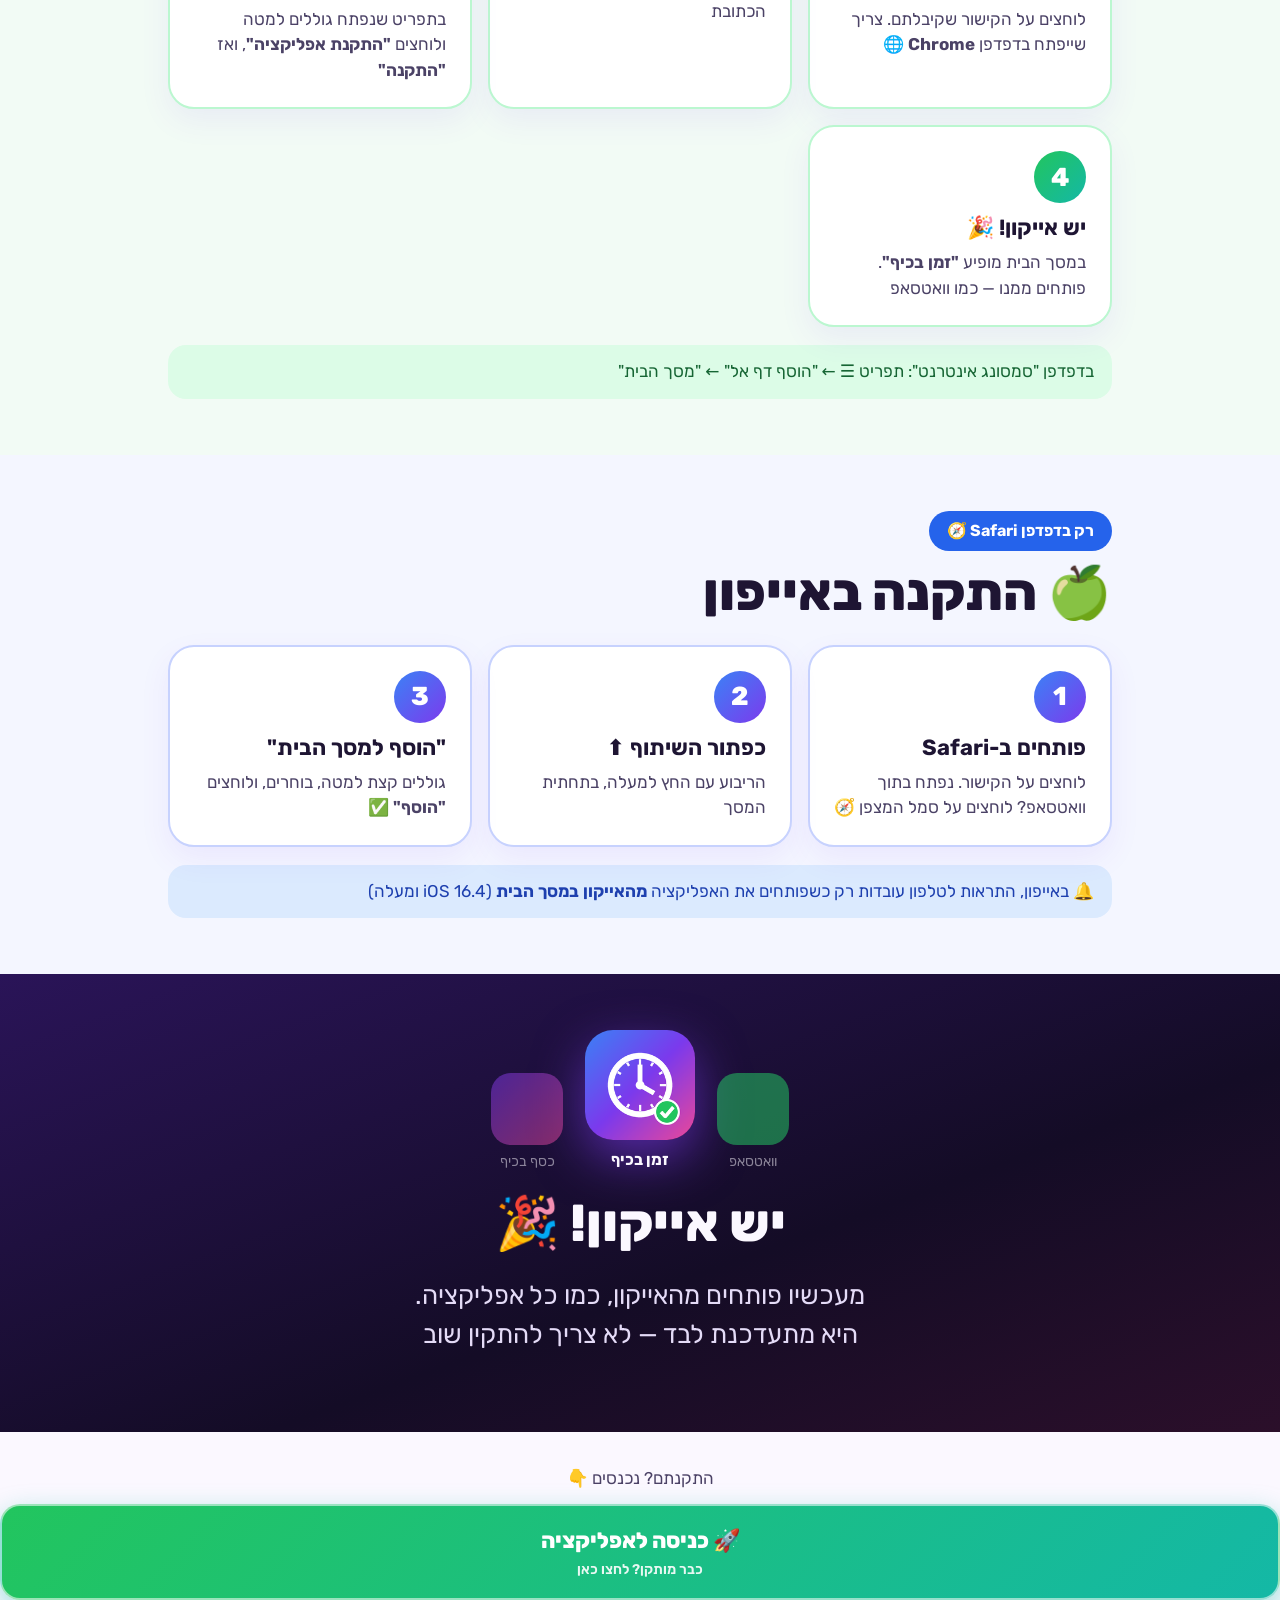
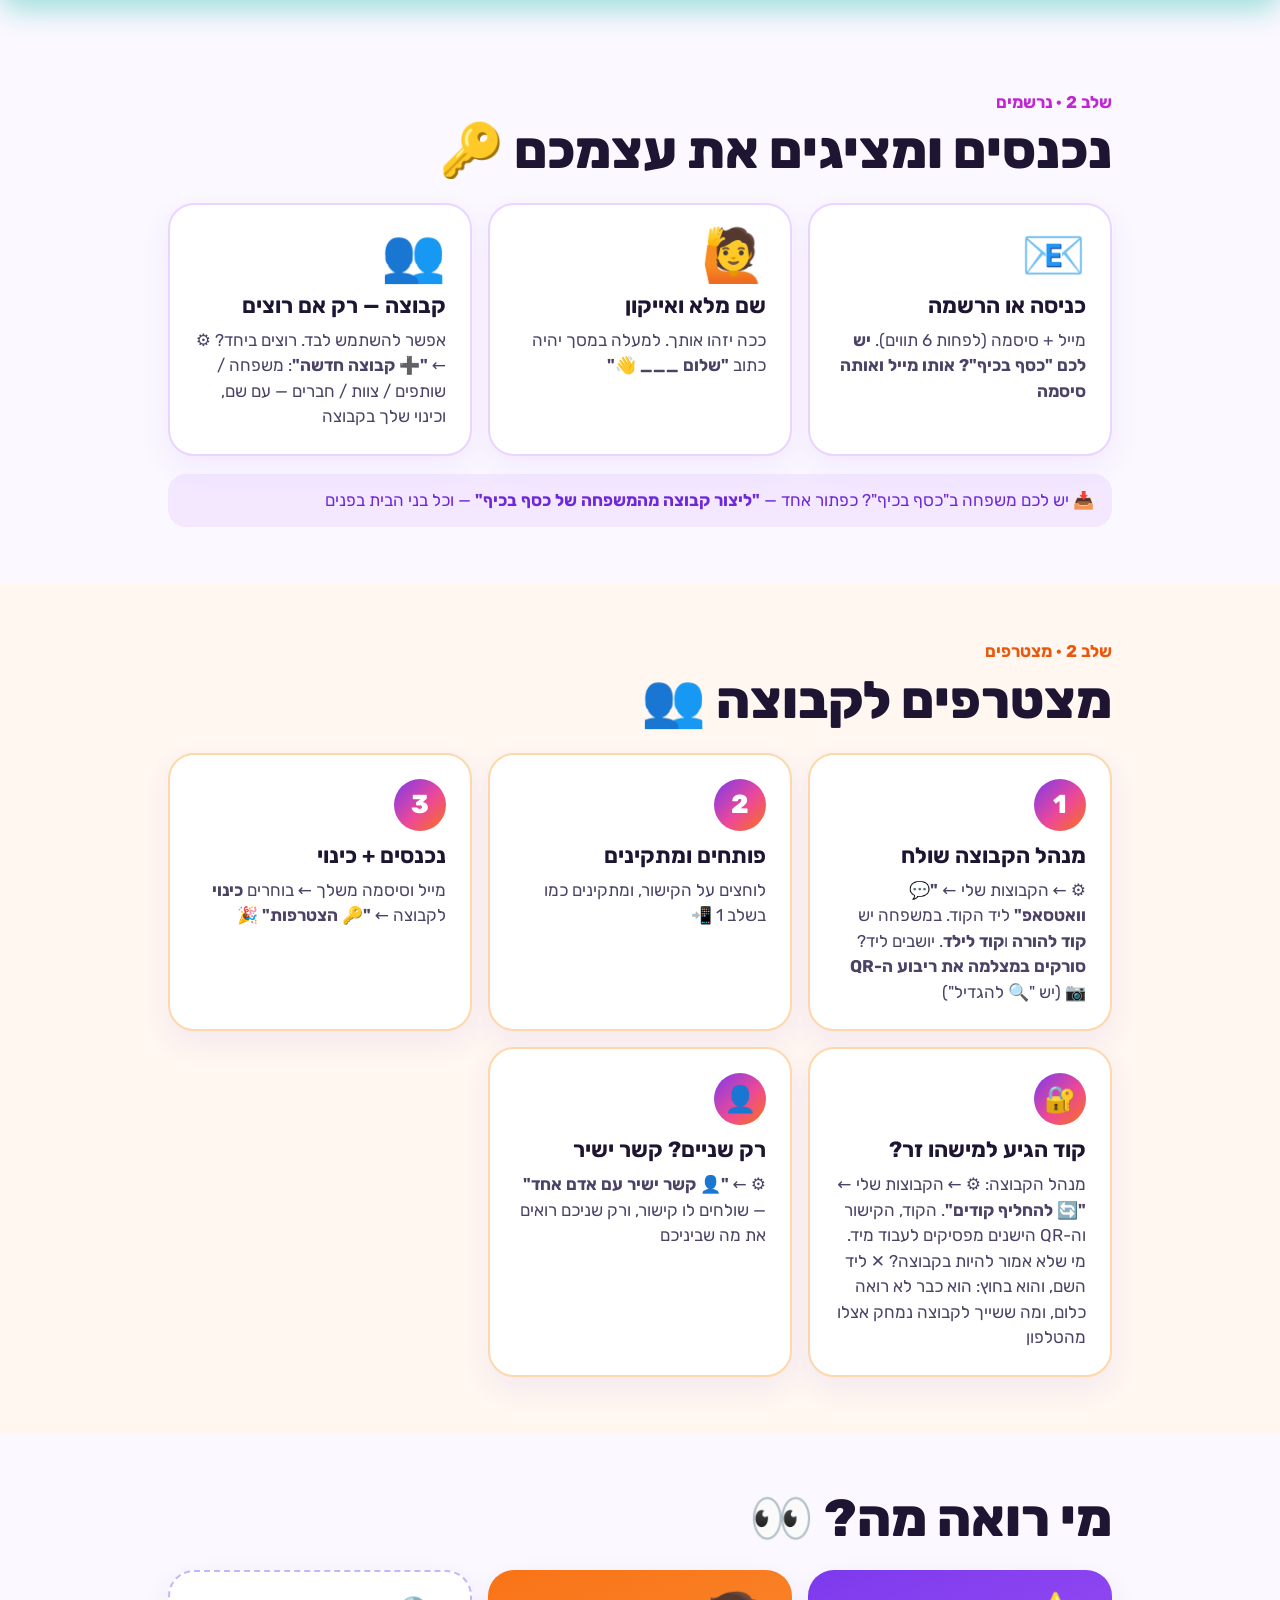
==== commit 0d2e9408: "עדכון האפליקציה" ====
--- a/guide/index.html
+++ b/guide/index.html
@@ -447,6 +447,23 @@
   </div>
 </section>
 
+<section class="blue" id="calin" style="background:#F4F6FF">
+  <div class="wrap">
+    <span class="pill" style="background:#2563EB;color:#fff">📅 יומן ↔ אפליקציה</span>
+    <h2 style="margin-top:12px">📅 חיבור ליומן, בשני הכיוונים</h2>
+    <p style="font-size:18px;color:var(--soft);margin:-8px 0 18px">⚙️ ← <b>"📅 חיבור ליומן של הטלפון"</b></p>
+    <div class="cards">
+      <div class="card"><div class="num">1</div><h3>📤 מהאפליקציה ליומן</h3><p>לוחצים <b>🍏 אייפון</b> או <b>📅 Google</b> ← "הוסף". נכנס יומן <b>"⏰ זמן בכיף"</b> עם המשימות שיש להן תאריך, הפגישות והתזכורות הקבועות, ומתעדכן לבד.</p></div>
+      <div class="card"><div class="num">2</div><h3>📥 מהיומן שלך לאפליקציה: גוגל</h3>
+        <div class="demo csd"><div class="row"><span>⚙️ הגדרות</span><span>📅 היומן שלך</span></div><div class="row"><span>🔗 שילוב יומן</span></div><div class="b">🔒 כתובת סודית בפורמט iCal 📋</div></div>
+        <p>במחשב: <b>calendar.google.com</b> ← ⚙️ <b>הגדרות</b> ← בצד לוחצים על <b>שם היומן שלך</b> ← גוללים ל־<b>"שילוב יומן"</b> (Integrate calendar) ← <b>"כתובת סודית בפורמט iCal"</b> ← מעתיקים. באפליקציה: מדביקים בשדה ← <b>"🔗 חיבור היומן שלי"</b>.</p></div>
+      <div class="card"><div class="num">3</div><h3>🍏 מהיומן לאפליקציה: אייפון (iCloud)</h3><p>באפליקציית <b>לוח שנה</b> ← <b>"לוחות שנה"</b> למטה ← ⓘ ליד היומן ← מדליקים <b>"לוח שנה ציבורי"</b> ← <b>"שתף קישור"</b> ← העתקה ← מדביקים באפליקציה. ⚠️ בקישור ציבורי, מי שיש לו את הקישור יכול לראות. בגוגל הכתובת סודית.</p></div>
+      <div class="card"><div class="num">📅</div><h3>איך זה נראה</h3><p>האירועים מהיומן מופיעים ביומן של זמן בכיף <b>בכחול עם מסגרת מקווקוות</b>, ובחלון שלהם התווית <b>"📅 מהיומן"</b>. הם גם ב"📋 מה יש לי היום". לקריאה בלבד: משנים אותם ביומן עצמו. קבעת משהו שמתנגש איתם? האפליקציה מזהירה בשיחה ובפעמון 🔔.</p></div>
+      <div class="card"><div class="num">🔒</div><h3>פרטיות</h3><p>הקישור נשמר <b>מוצפן</b> בשרת, ואת האירועים <b>רק את/ה רואה</b> (לא שאר המשפחה). מתעדכן כל 15 דקות, מחודש אחורה עד 3 חודשים קדימה. <b>"🔌 ניתוק"</b> מוחק את הקישור ואת כל האירועים. מחוברים כבר בכסף בכיף? האירועים מופיעים כאן לבד.</p></div>
+    </div>
+  </div>
+</section>
+
 <div class="divider"><span>איך מתחילים? 3 שלבים 👇</span></div>
 
 <section class="grad" id="install">
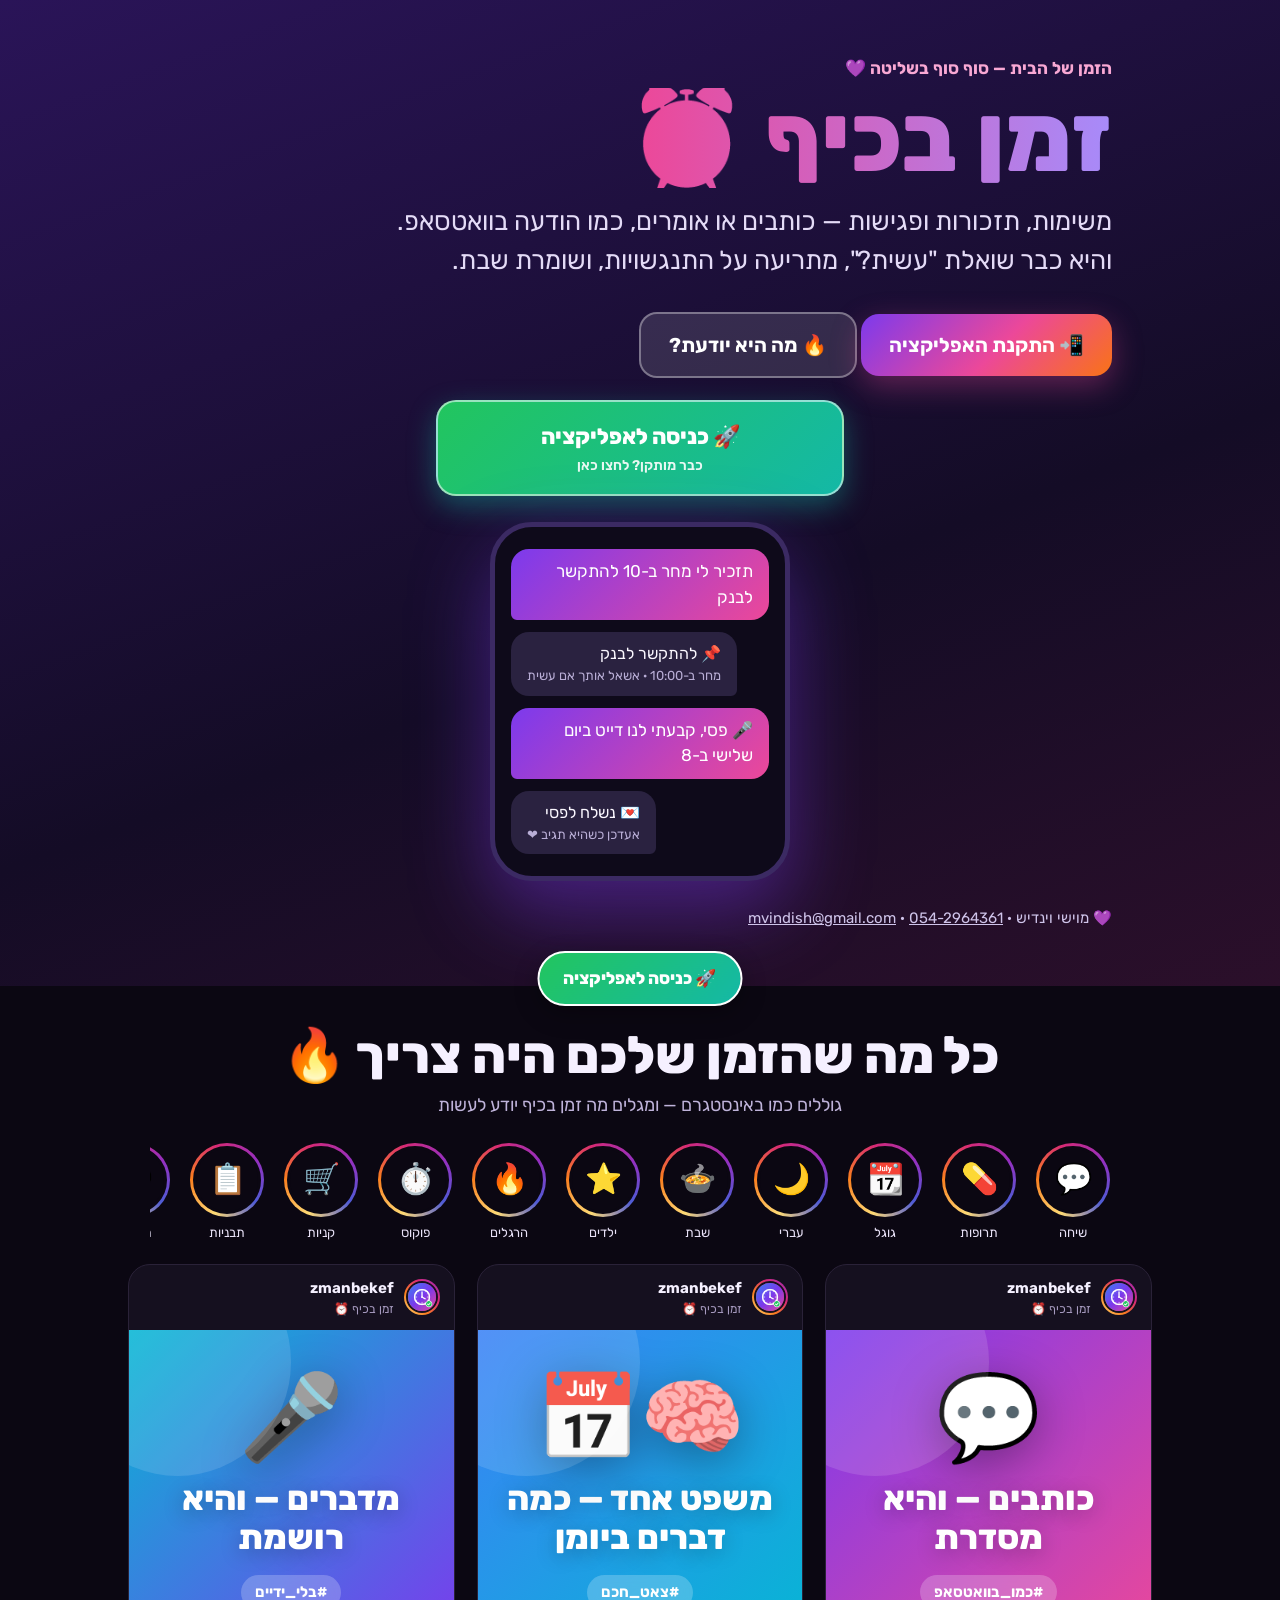
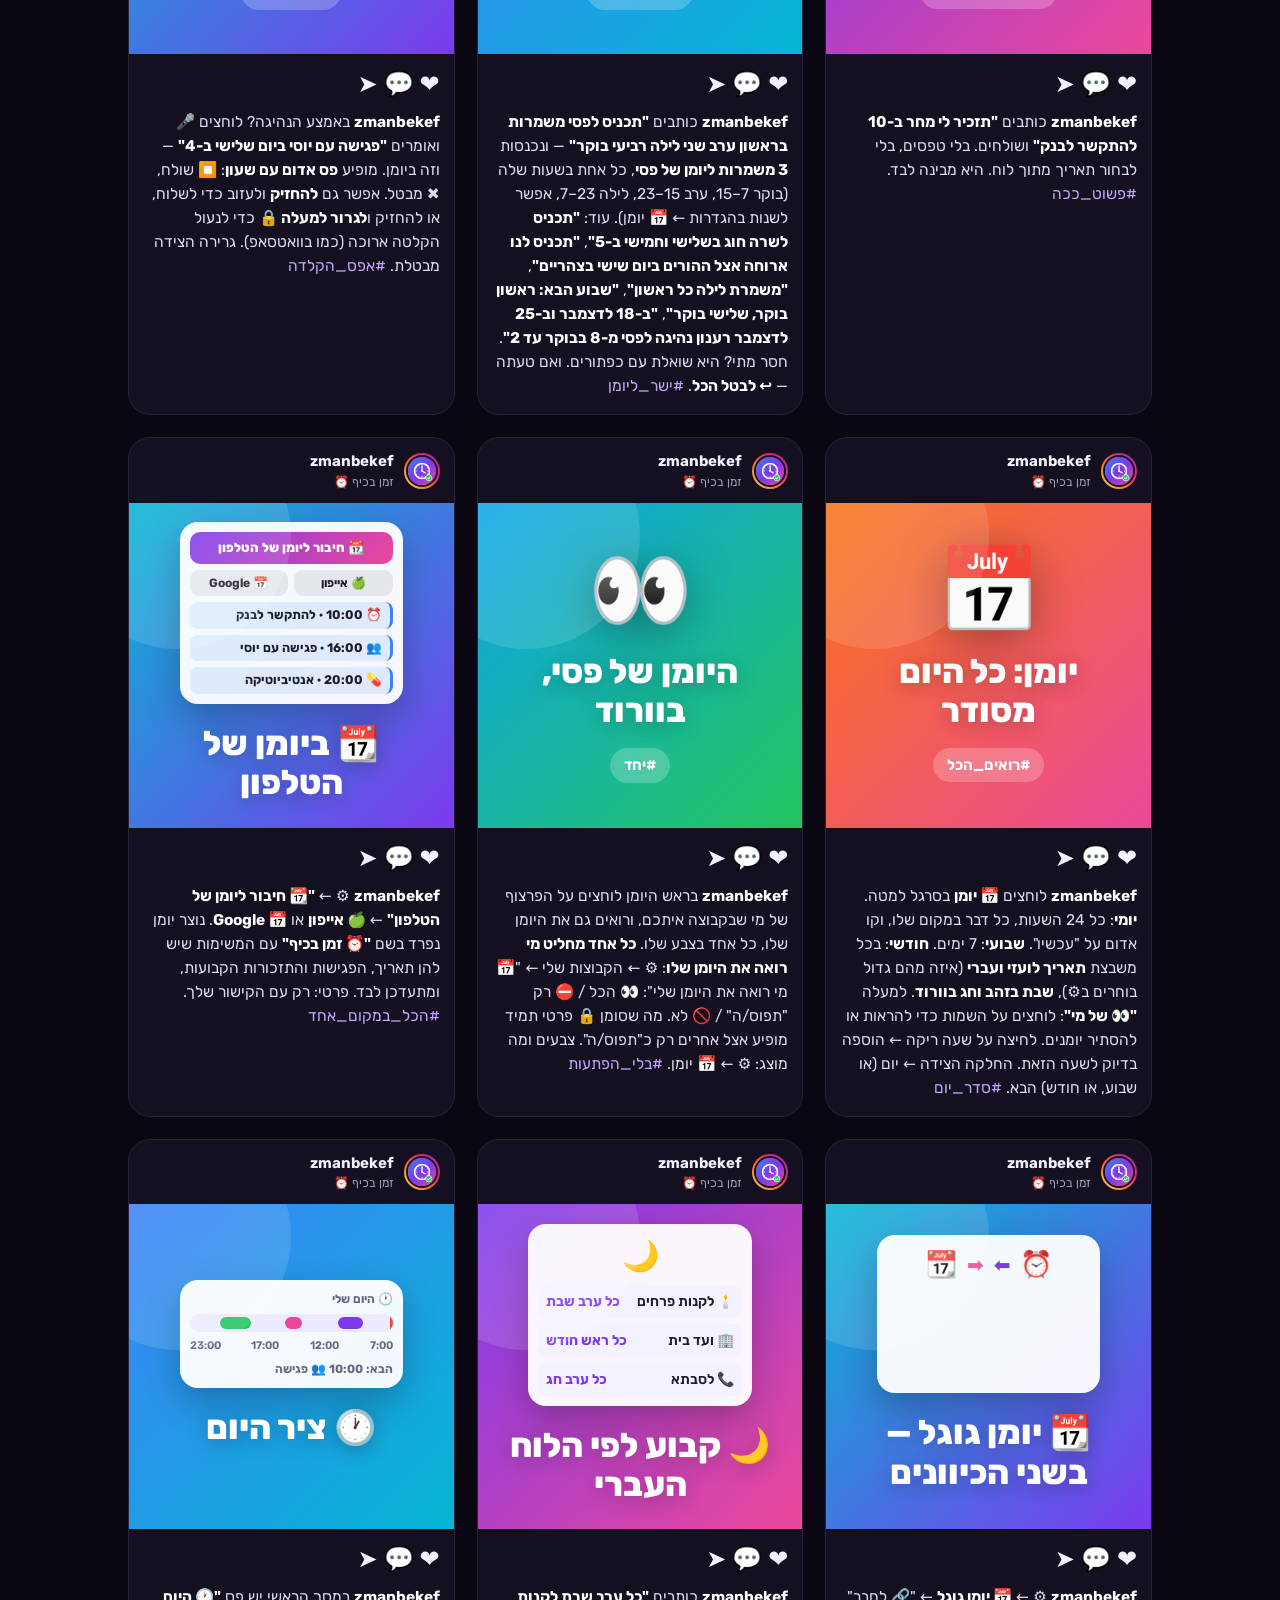
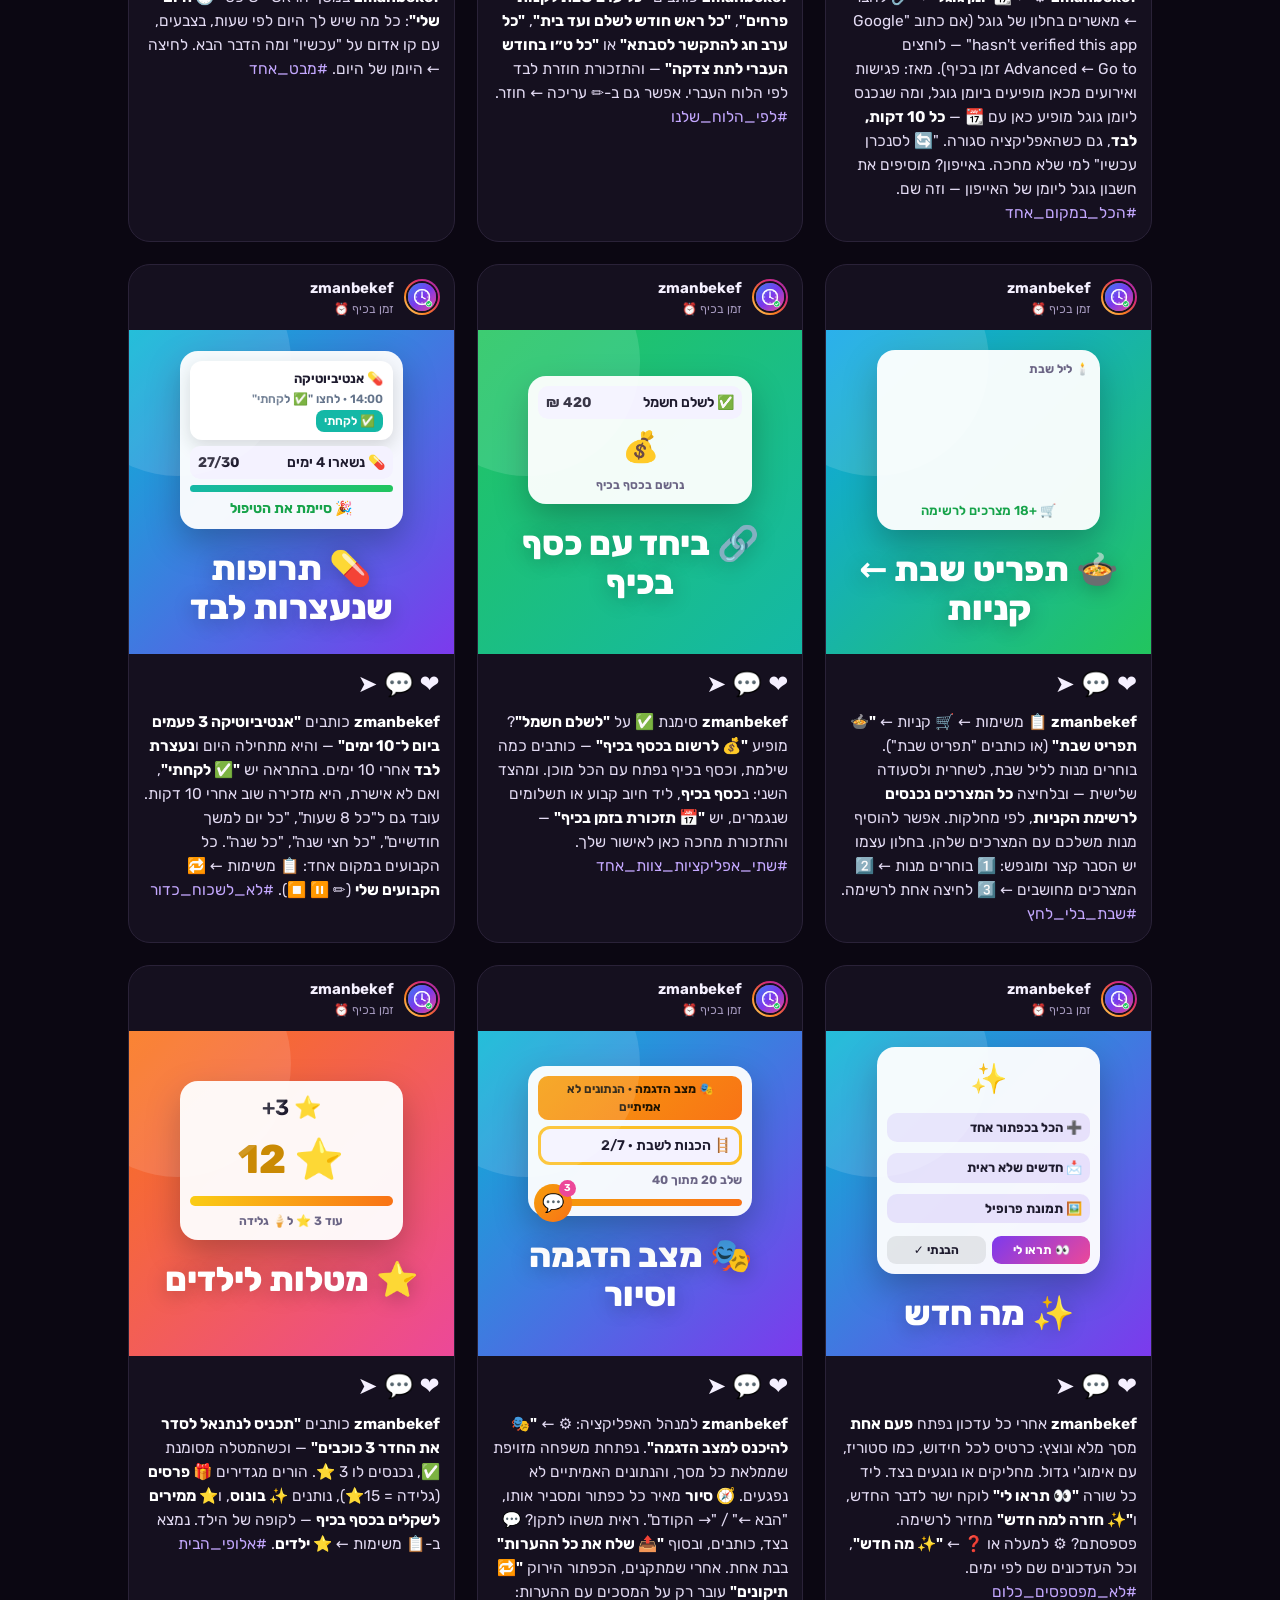
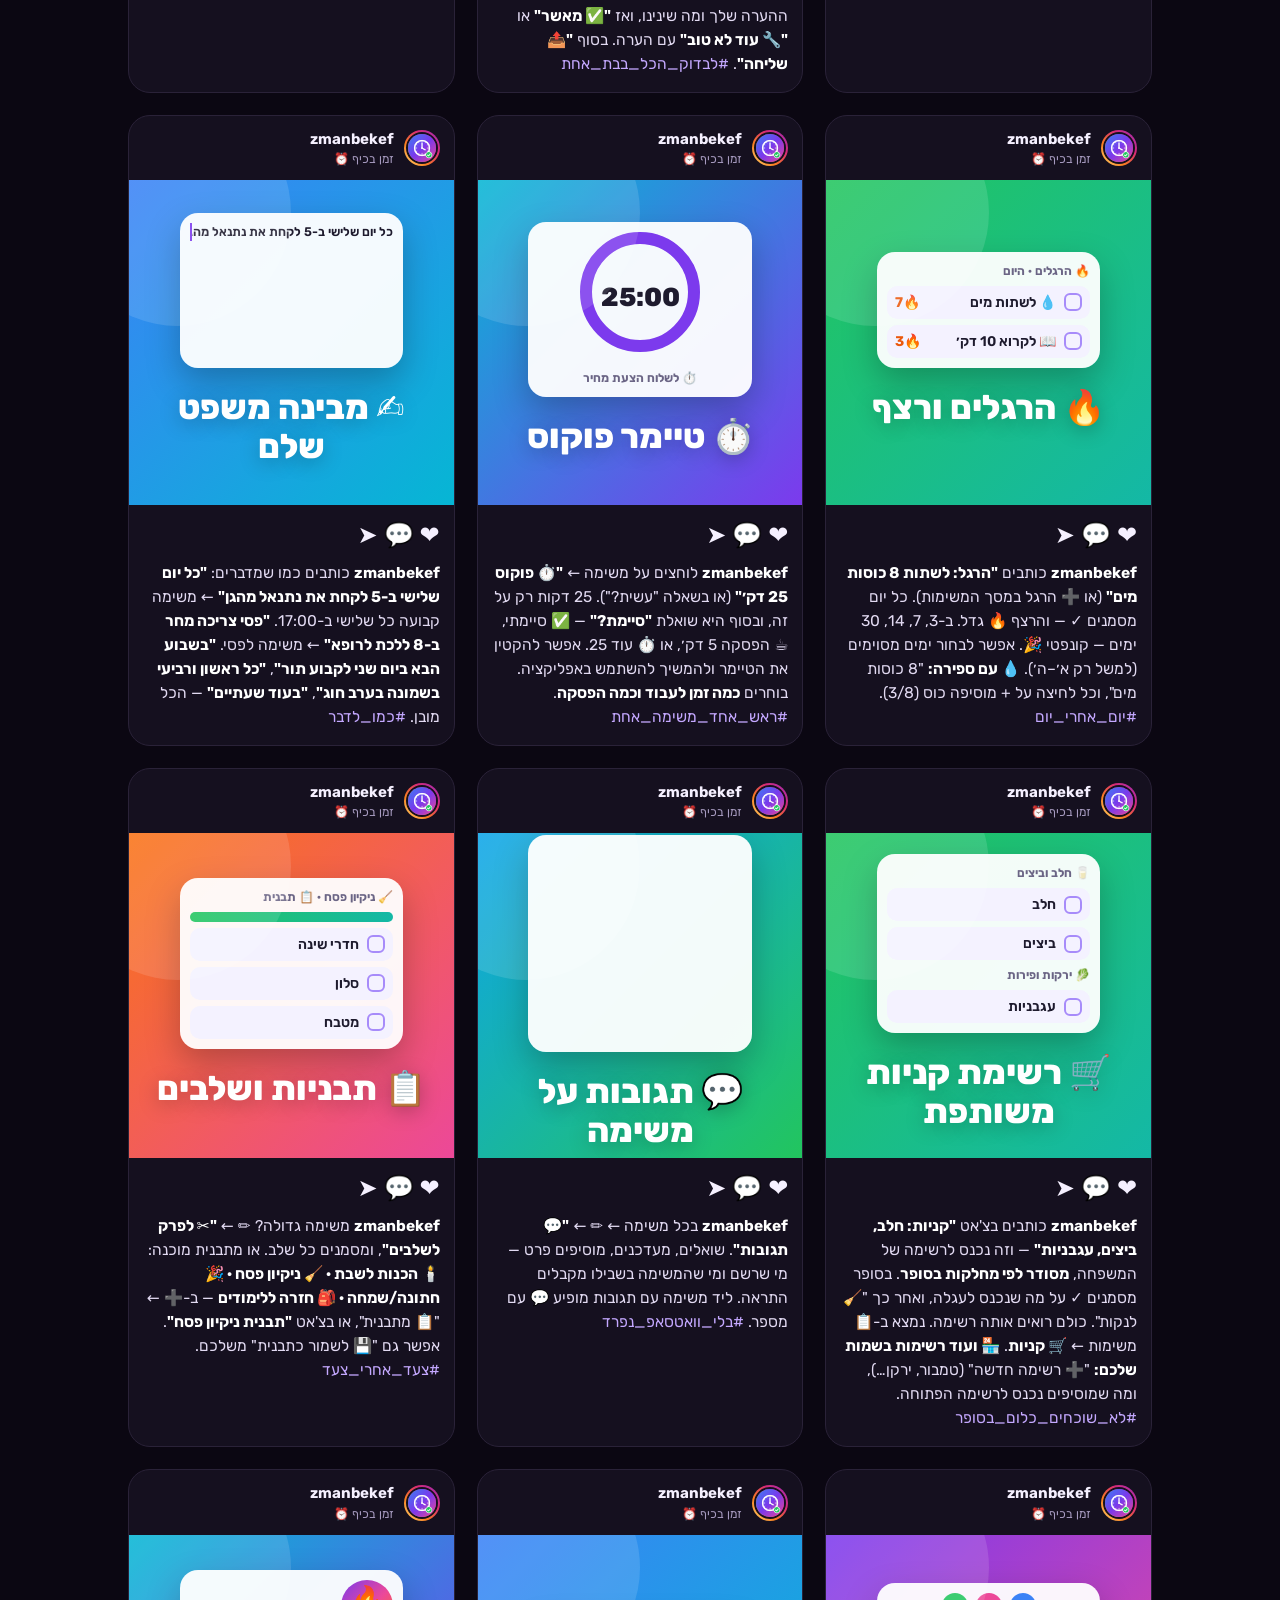
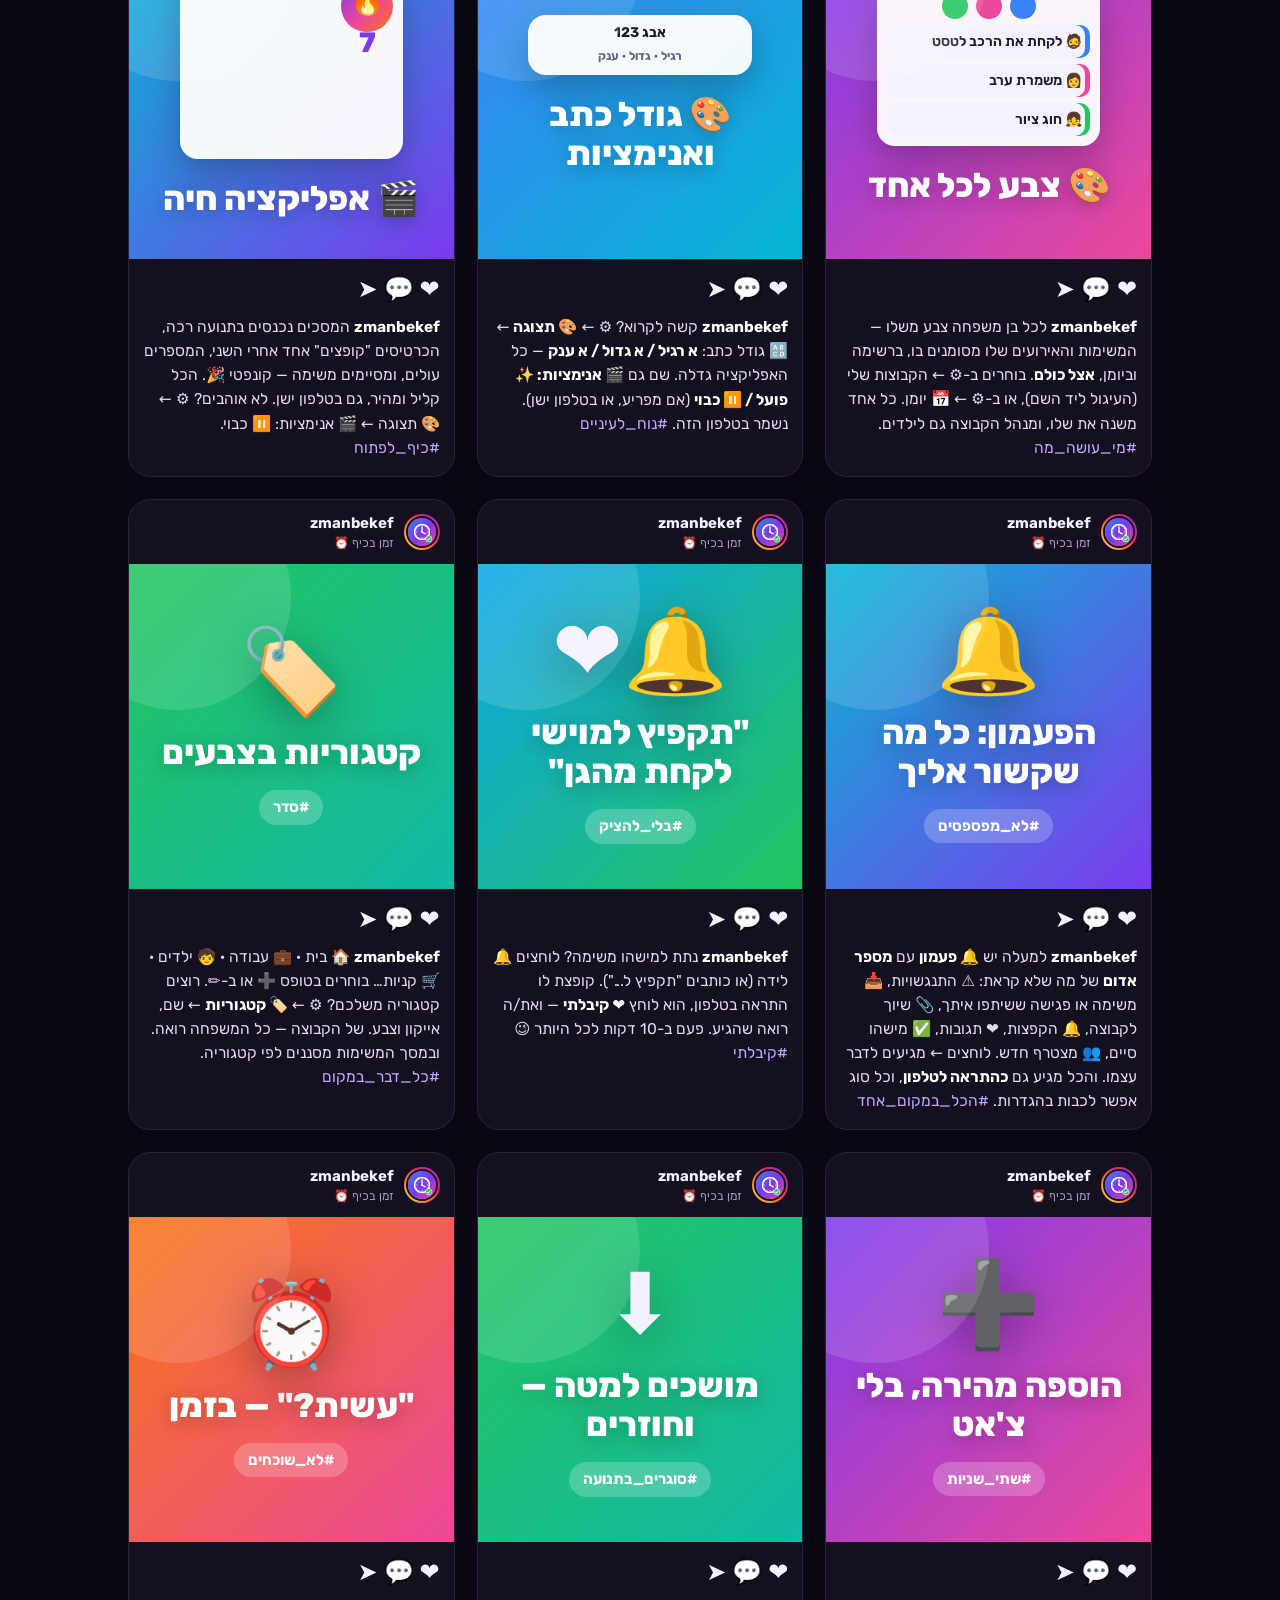
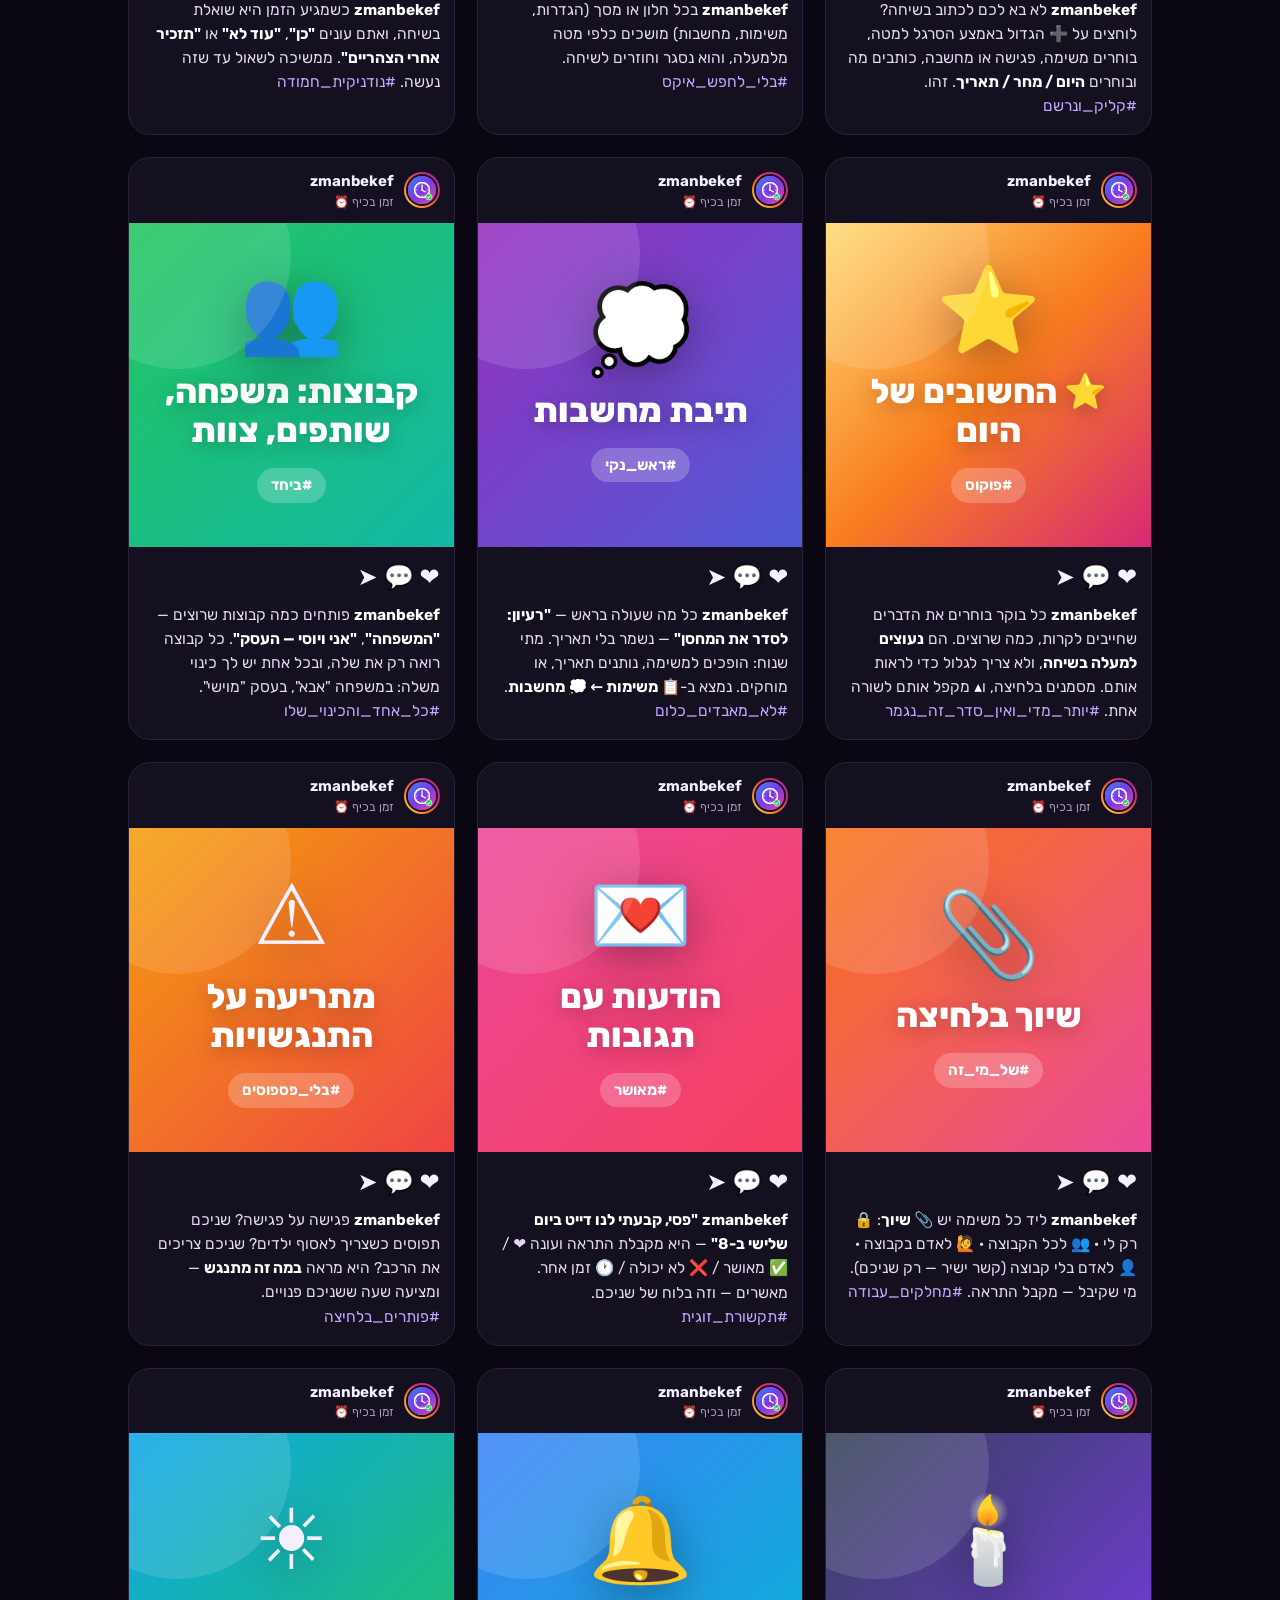
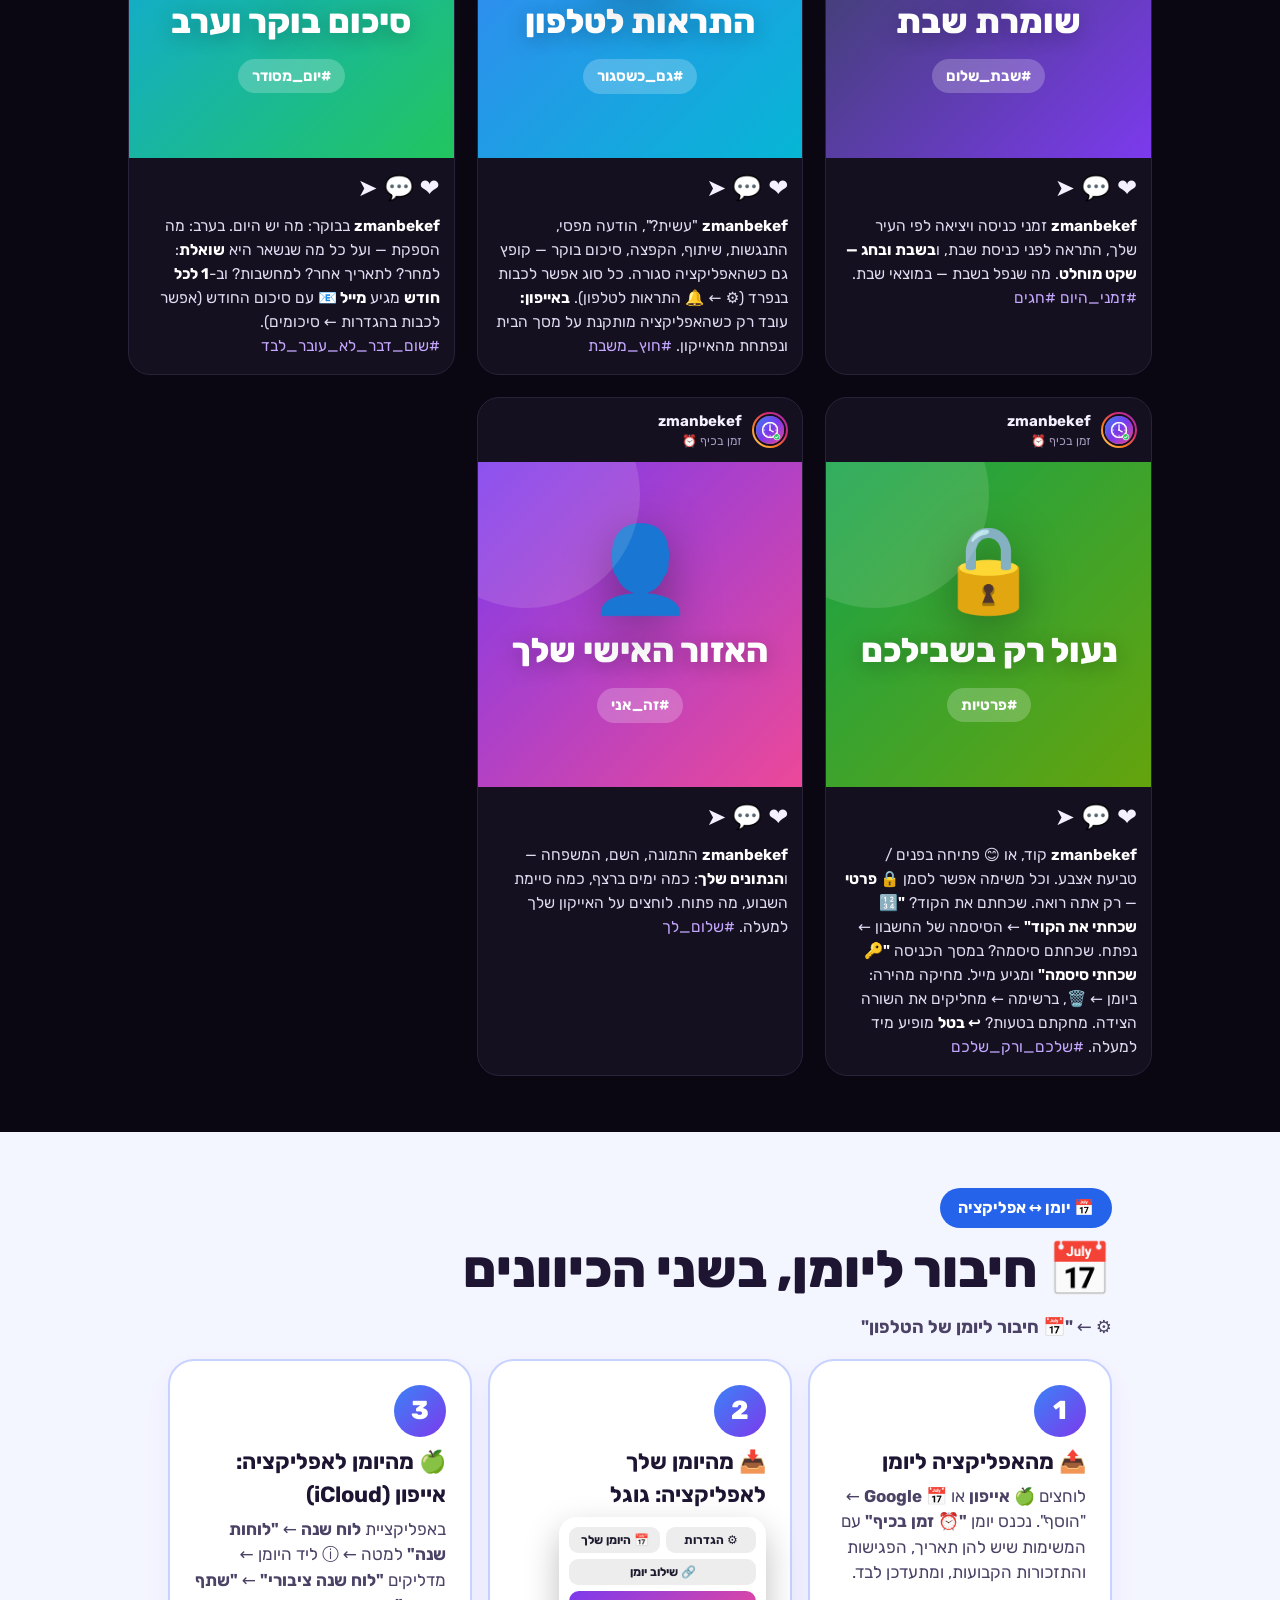
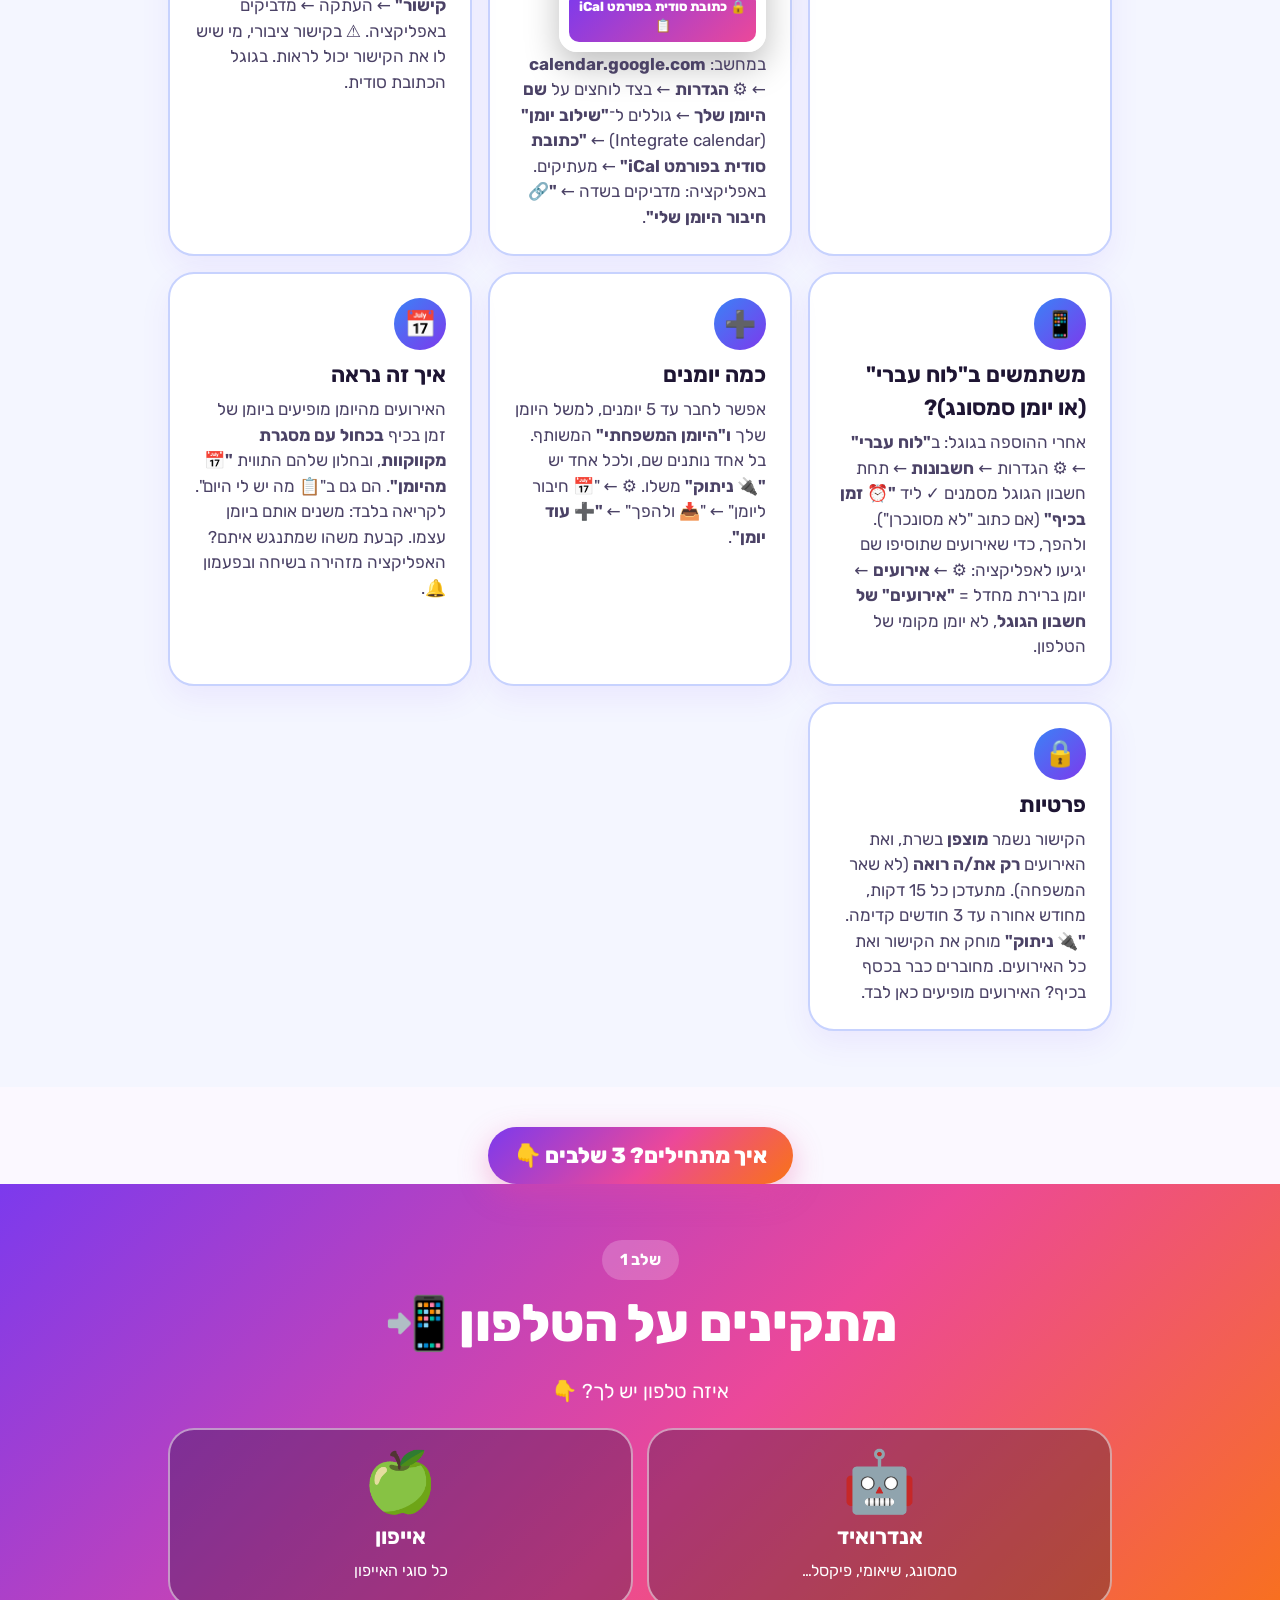
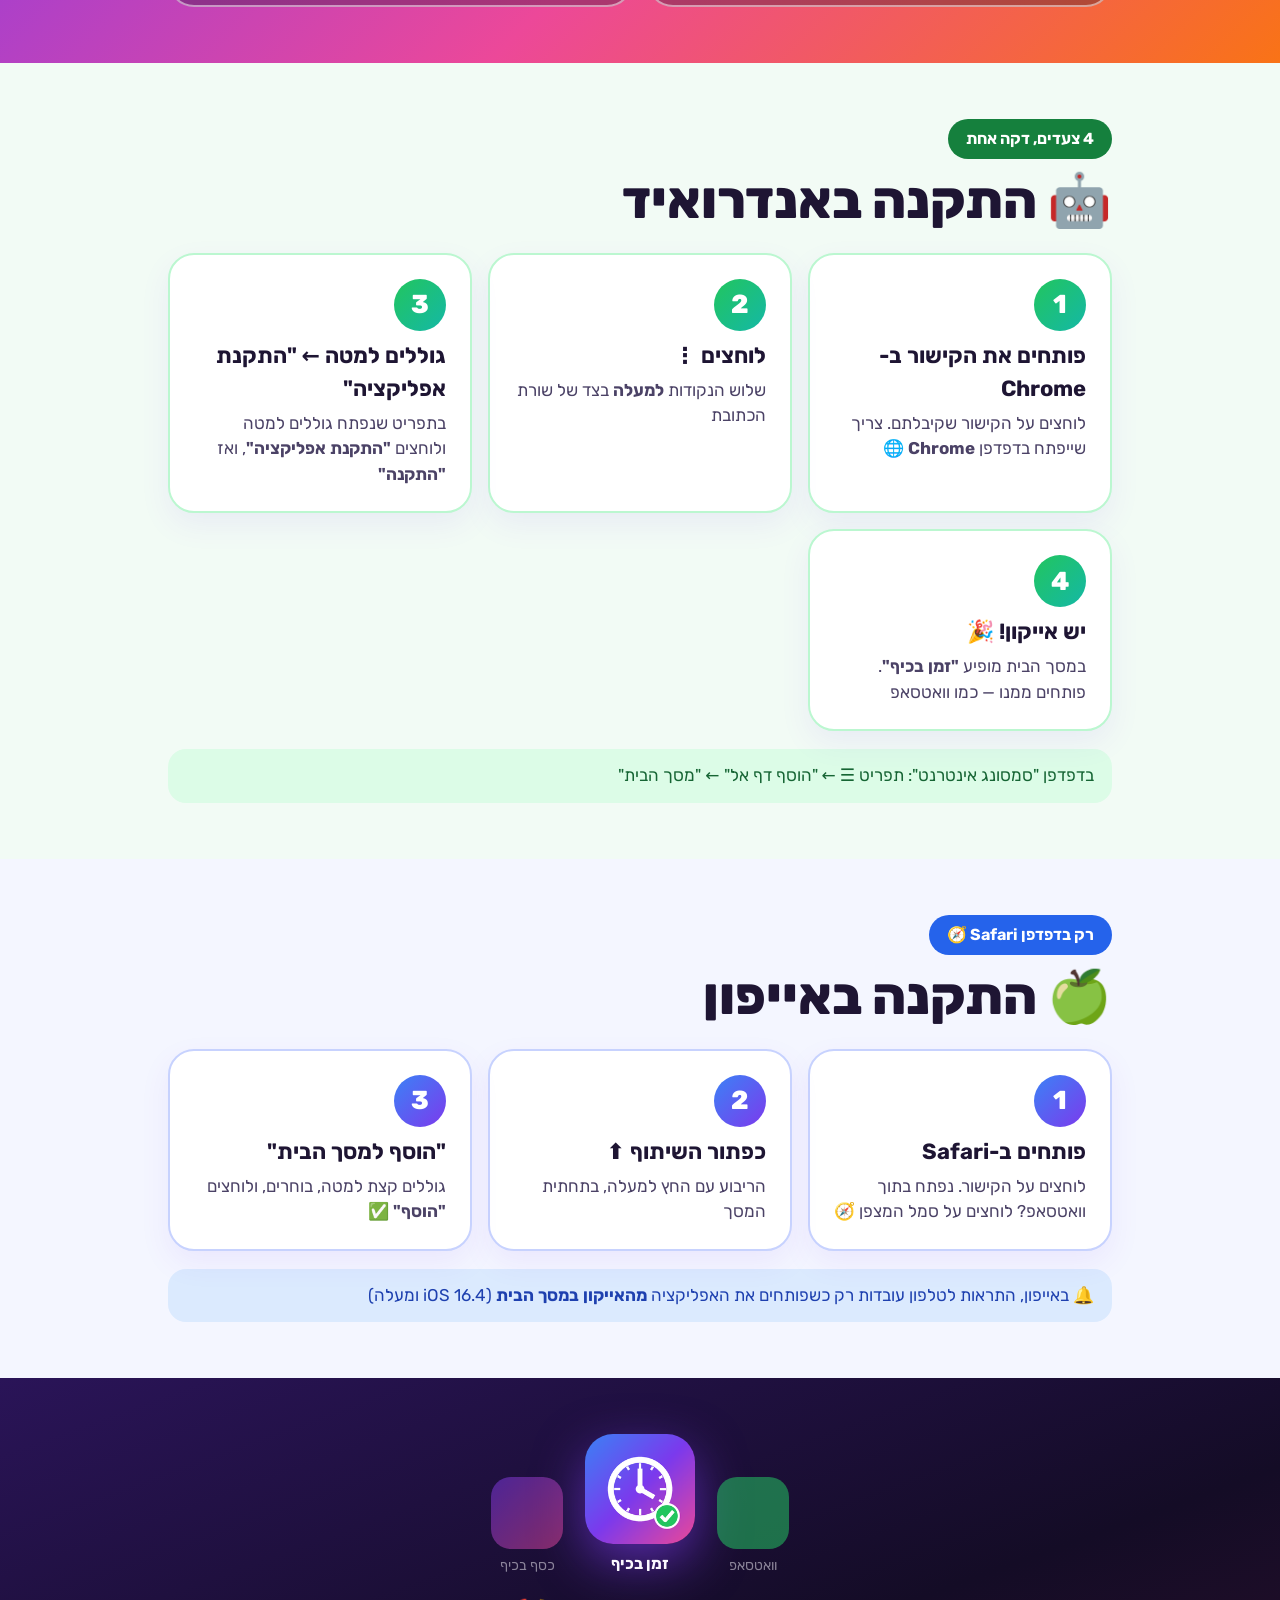
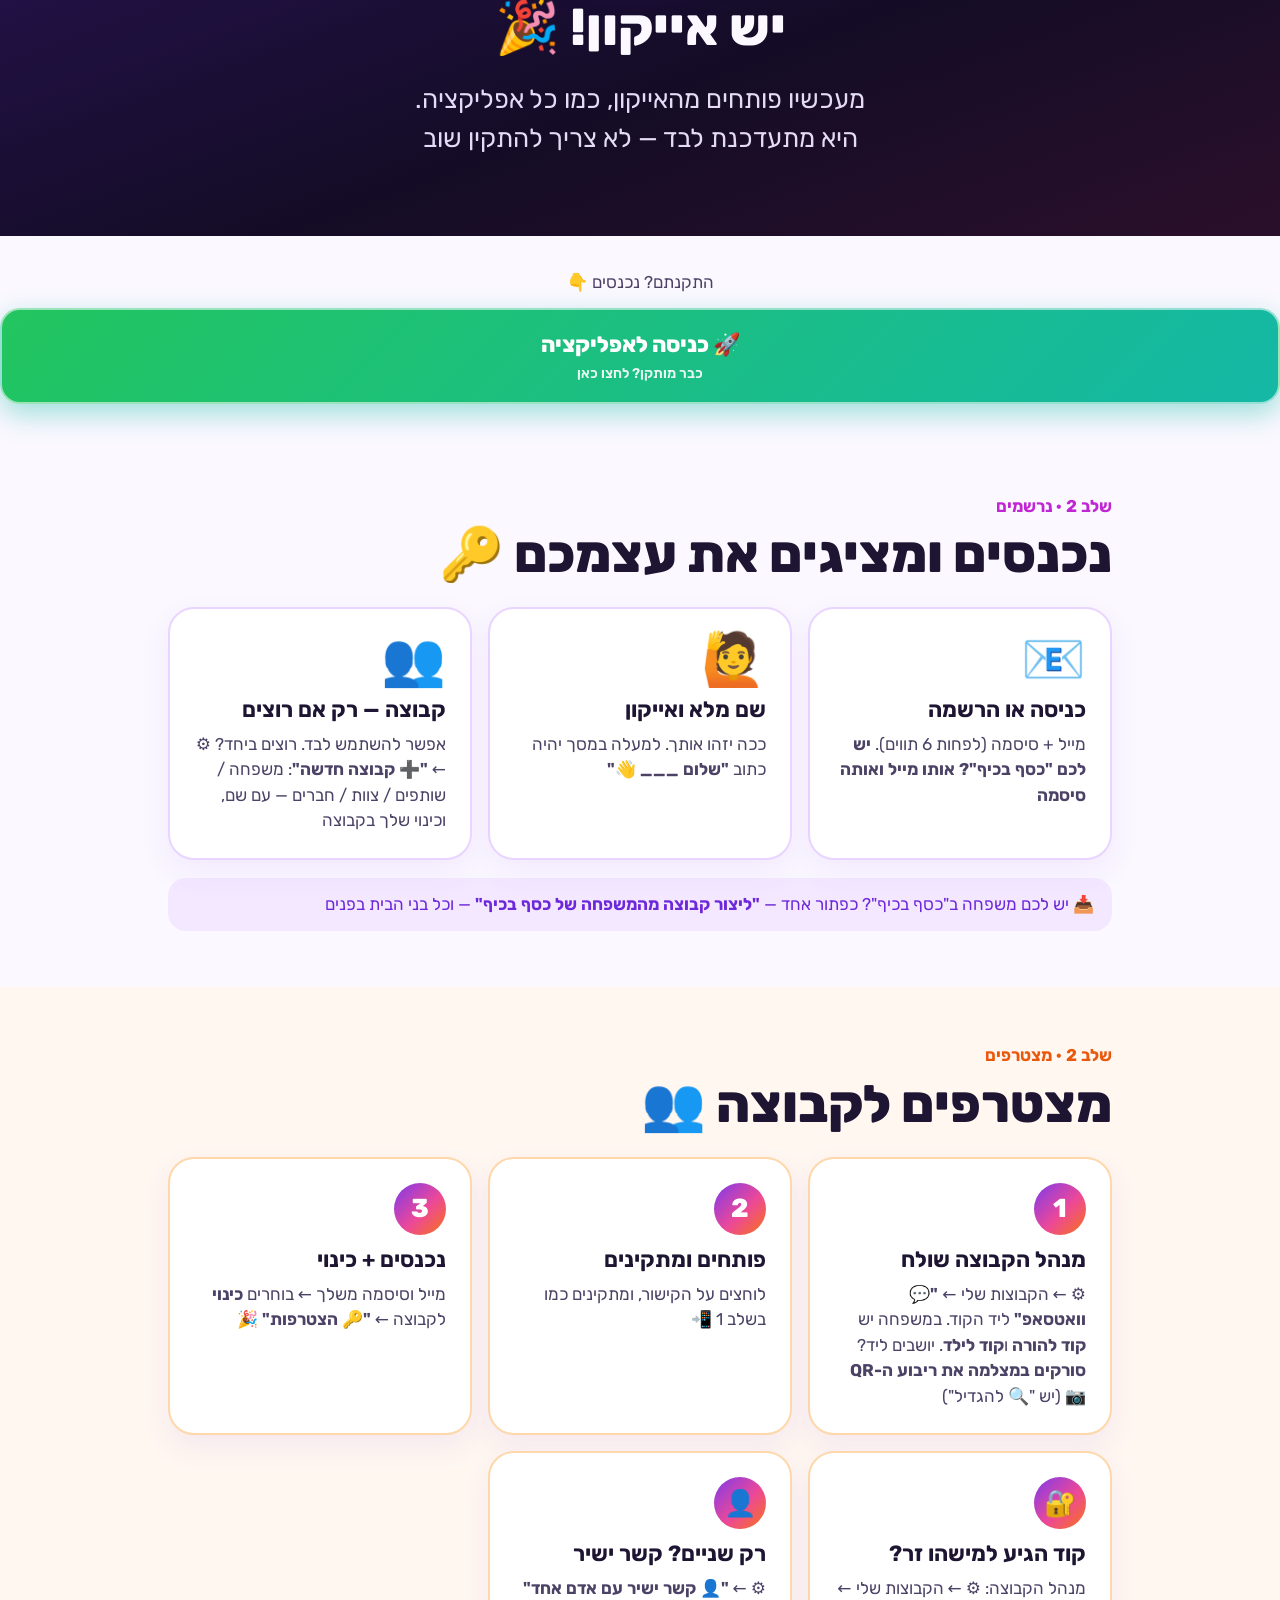
==== commit c1a03d52: "עדכון האפליקציה" ====
--- a/guide/index.html
+++ b/guide/index.html
@@ -458,6 +458,8 @@
         <div class="demo csd"><div class="row"><span>⚙️ הגדרות</span><span>📅 היומן שלך</span></div><div class="row"><span>🔗 שילוב יומן</span></div><div class="b">🔒 כתובת סודית בפורמט iCal 📋</div></div>
         <p>במחשב: <b>calendar.google.com</b> ← ⚙️ <b>הגדרות</b> ← בצד לוחצים על <b>שם היומן שלך</b> ← גוללים ל־<b>"שילוב יומן"</b> (Integrate calendar) ← <b>"כתובת סודית בפורמט iCal"</b> ← מעתיקים. באפליקציה: מדביקים בשדה ← <b>"🔗 חיבור היומן שלי"</b>.</p></div>
       <div class="card"><div class="num">3</div><h3>🍏 מהיומן לאפליקציה: אייפון (iCloud)</h3><p>באפליקציית <b>לוח שנה</b> ← <b>"לוחות שנה"</b> למטה ← ⓘ ליד היומן ← מדליקים <b>"לוח שנה ציבורי"</b> ← <b>"שתף קישור"</b> ← העתקה ← מדביקים באפליקציה. ⚠️ בקישור ציבורי, מי שיש לו את הקישור יכול לראות. בגוגל הכתובת סודית.</p></div>
+      <div class="card"><div class="num">📱</div><h3>משתמשים ב"לוח עברי" (או יומן סמסונג)?</h3><p>אחרי ההוספה בגוגל: ב<b>"לוח עברי"</b> ← ⚙️ הגדרות ← <b>חשבונות</b> ← תחת חשבון הגוגל מסמנים <b>✓</b> ליד <b>"⏰ זמן בכיף"</b> (אם כתוב "לא מסונכרן"). ולהפך, כדי שאירועים שתוסיפו שם יגיעו לאפליקציה: ⚙️ ← <b>אירועים</b> ← יומן ברירת מחדל = <b>"אירועים" של חשבון הגוגל</b>, לא יומן מקומי של הטלפון.</p></div>
+      <div class="card"><div class="num">➕</div><h3>כמה יומנים</h3><p>אפשר לחבר עד 5 יומנים, למשל היומן שלך <b>ו"היומן המשפחתי"</b> המשותף. בכל אחד נותנים שם, ולכל אחד יש <b>"🔌 ניתוק"</b> משלו. ⚙️ ← "📅 חיבור ליומן" ← "📥 ולהפך" ← <b>"➕ עוד יומן"</b>.</p></div>
       <div class="card"><div class="num">📅</div><h3>איך זה נראה</h3><p>האירועים מהיומן מופיעים ביומן של זמן בכיף <b>בכחול עם מסגרת מקווקוות</b>, ובחלון שלהם התווית <b>"📅 מהיומן"</b>. הם גם ב"📋 מה יש לי היום". לקריאה בלבד: משנים אותם ביומן עצמו. קבעת משהו שמתנגש איתם? האפליקציה מזהירה בשיחה ובפעמון 🔔.</p></div>
       <div class="card"><div class="num">🔒</div><h3>פרטיות</h3><p>הקישור נשמר <b>מוצפן</b> בשרת, ואת האירועים <b>רק את/ה רואה</b> (לא שאר המשפחה). מתעדכן כל 15 דקות, מחודש אחורה עד 3 חודשים קדימה. <b>"🔌 ניתוק"</b> מוחק את הקישור ואת כל האירועים. מחוברים כבר בכסף בכיף? האירועים מופיעים כאן לבד.</p></div>
     </div>
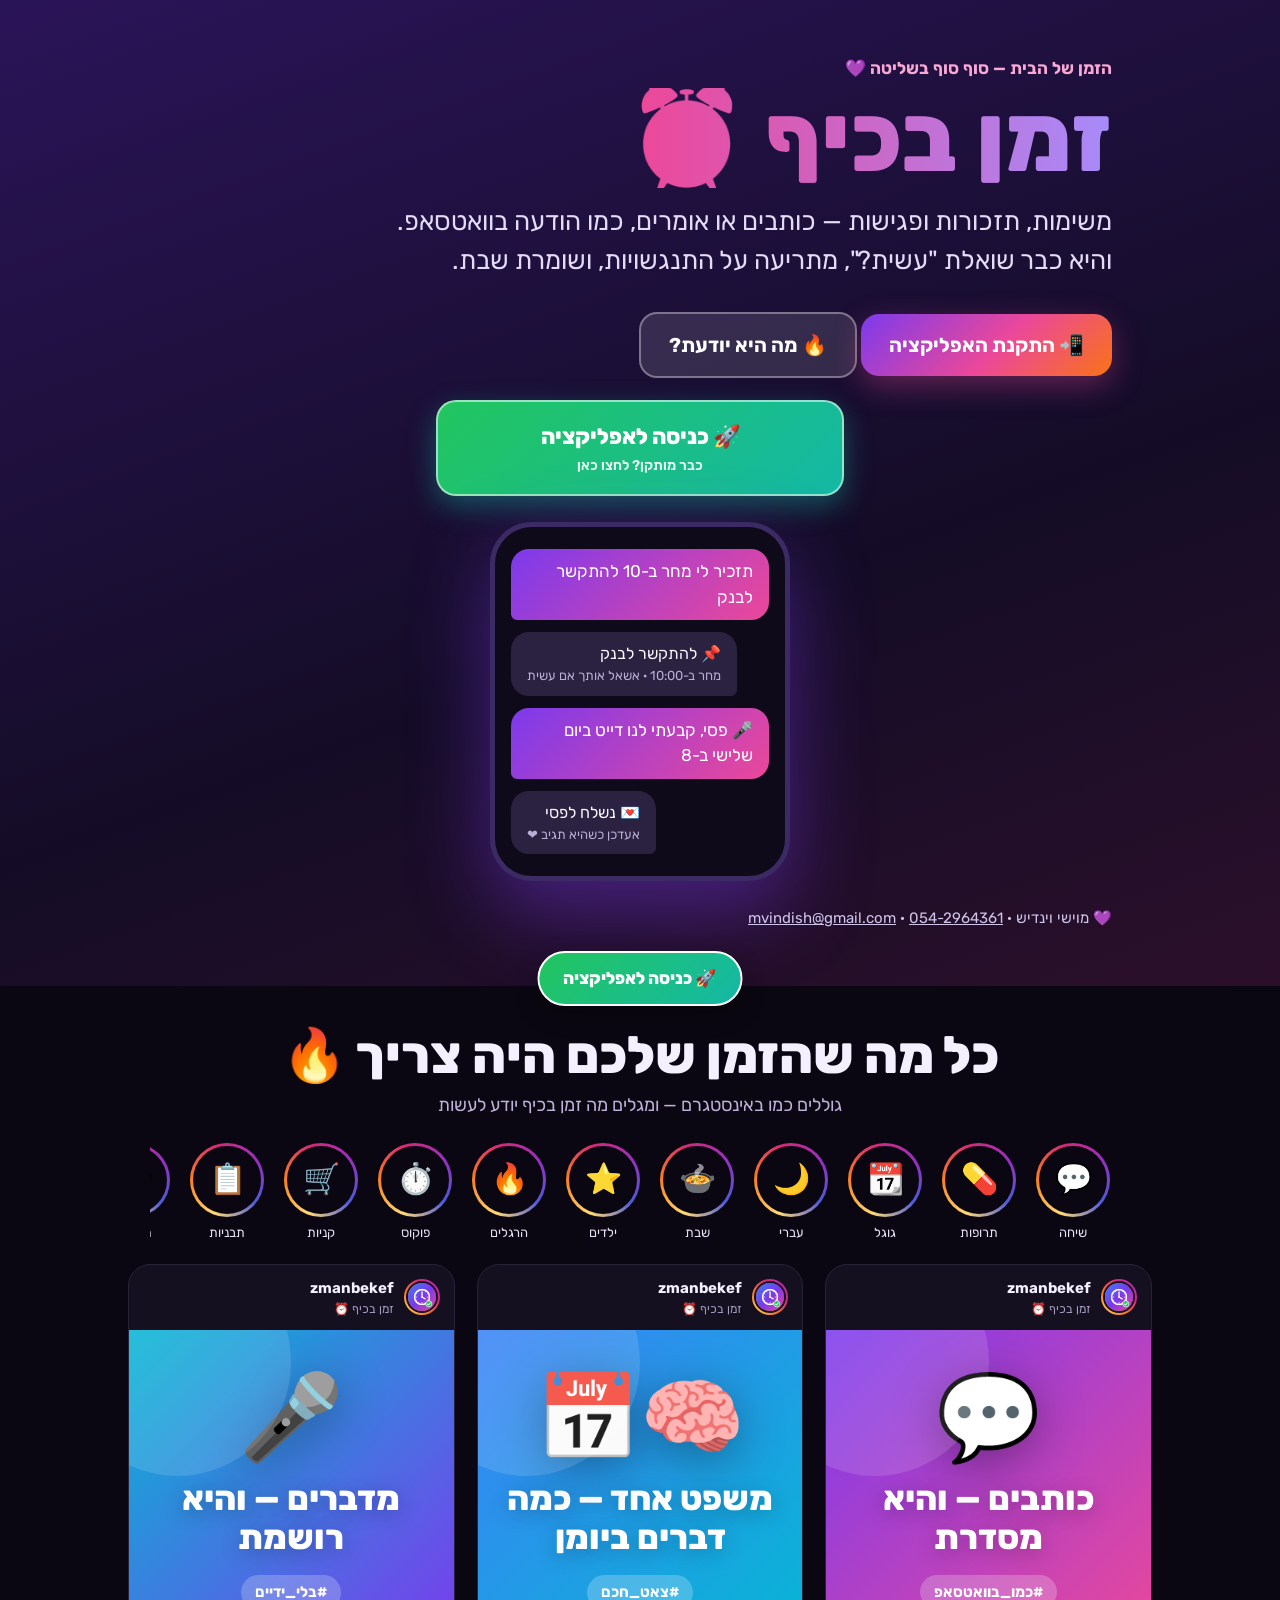
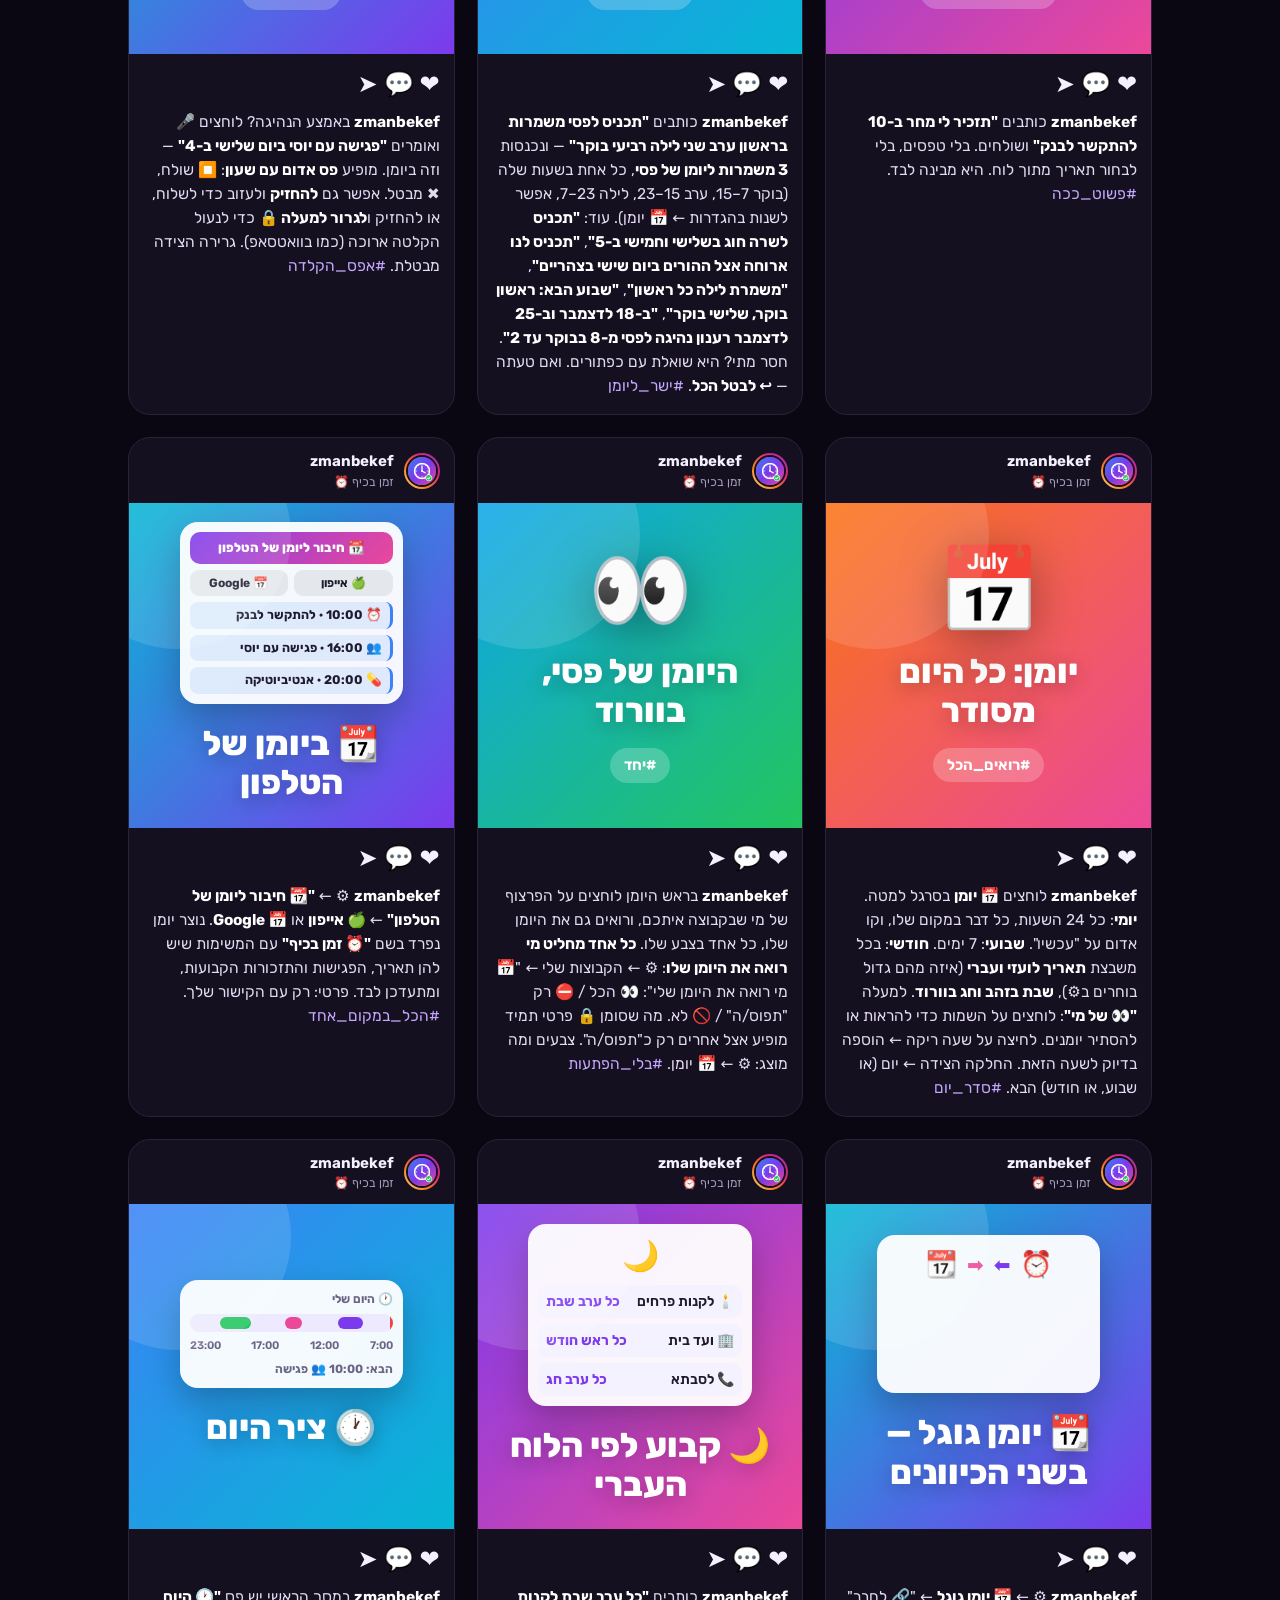
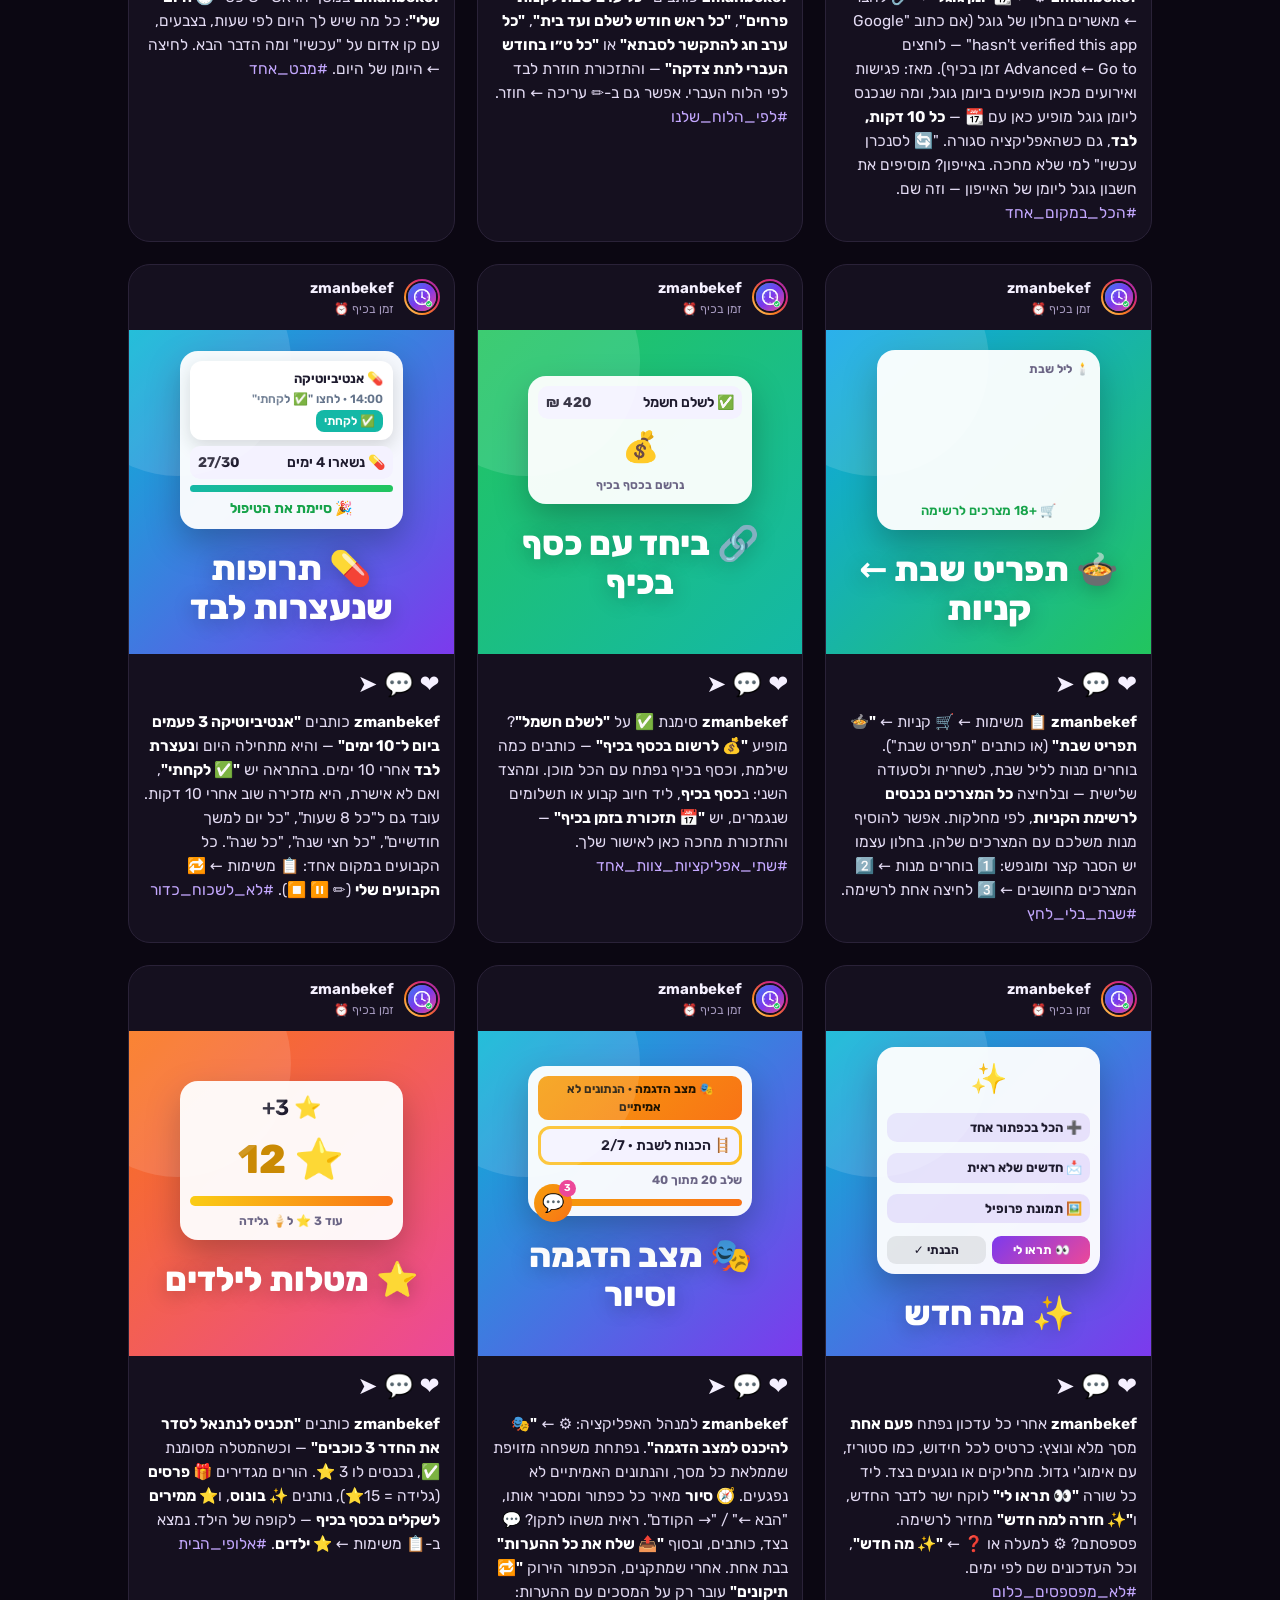
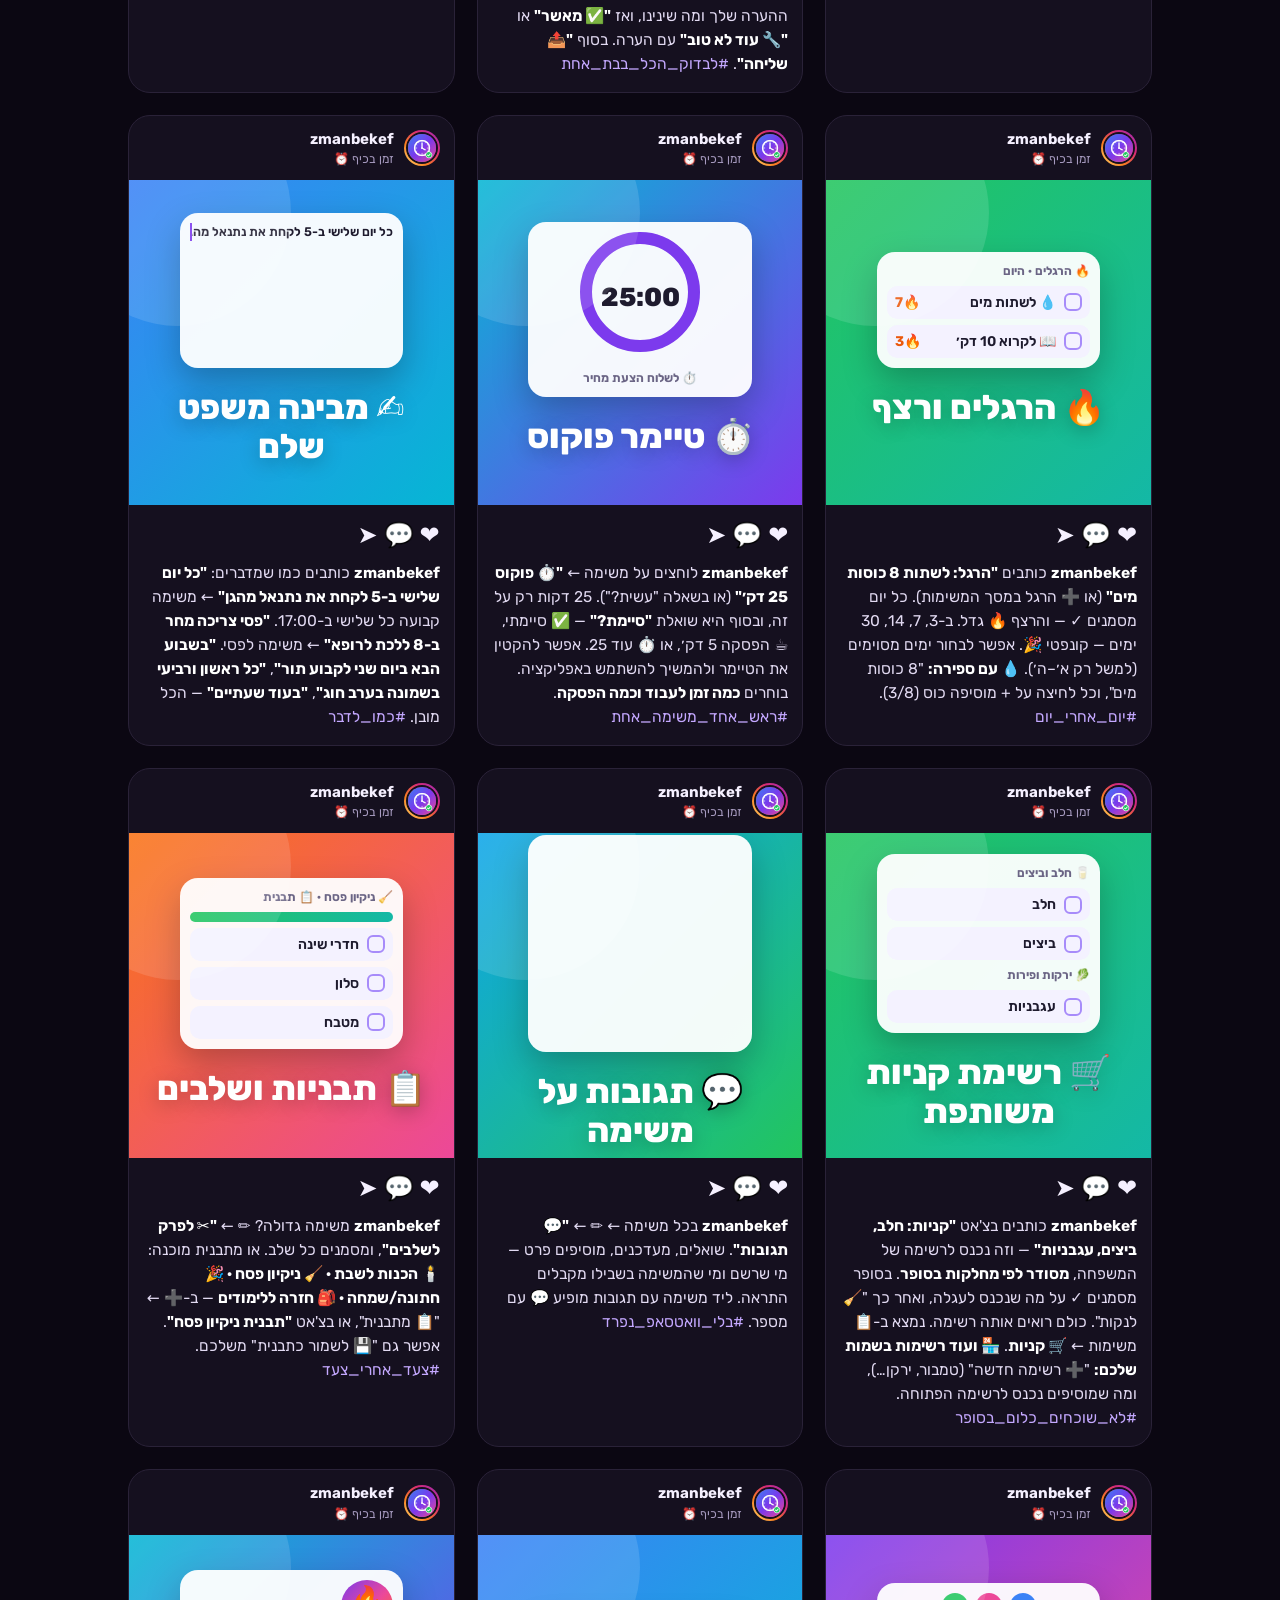
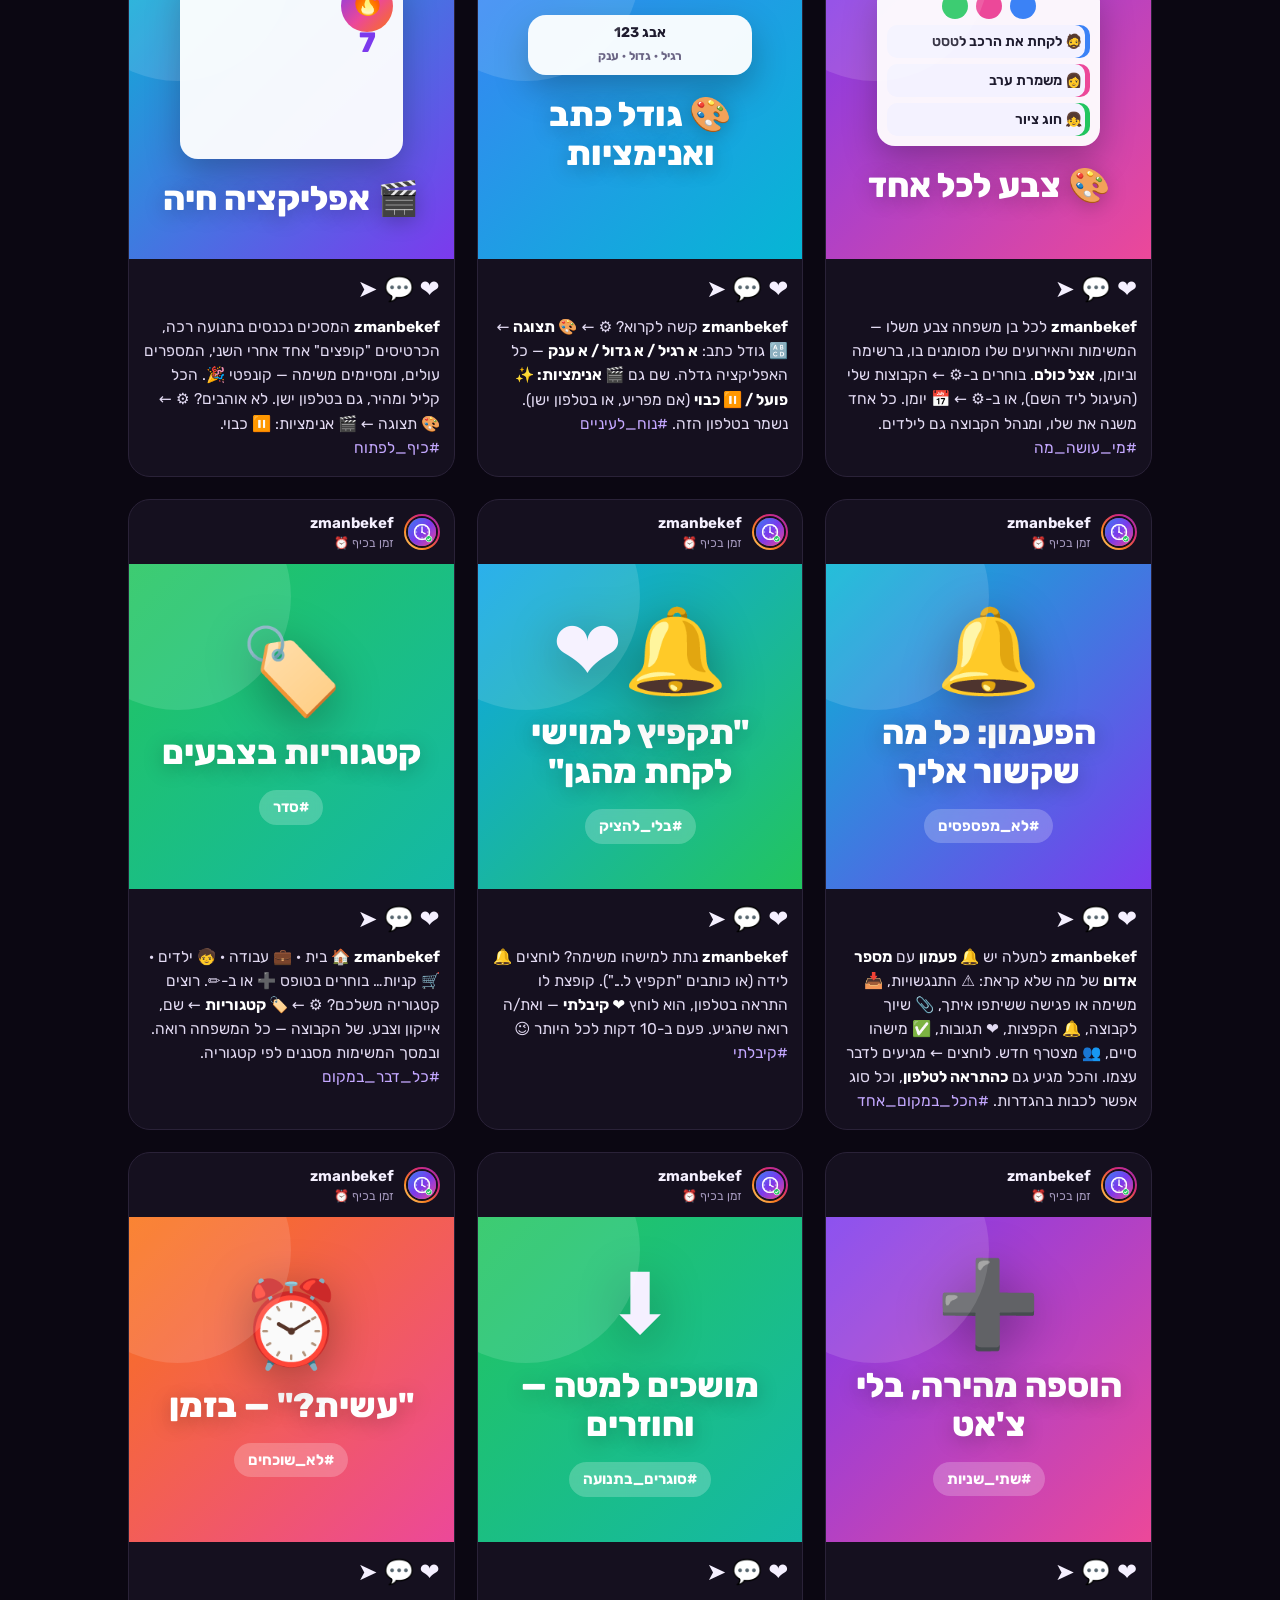
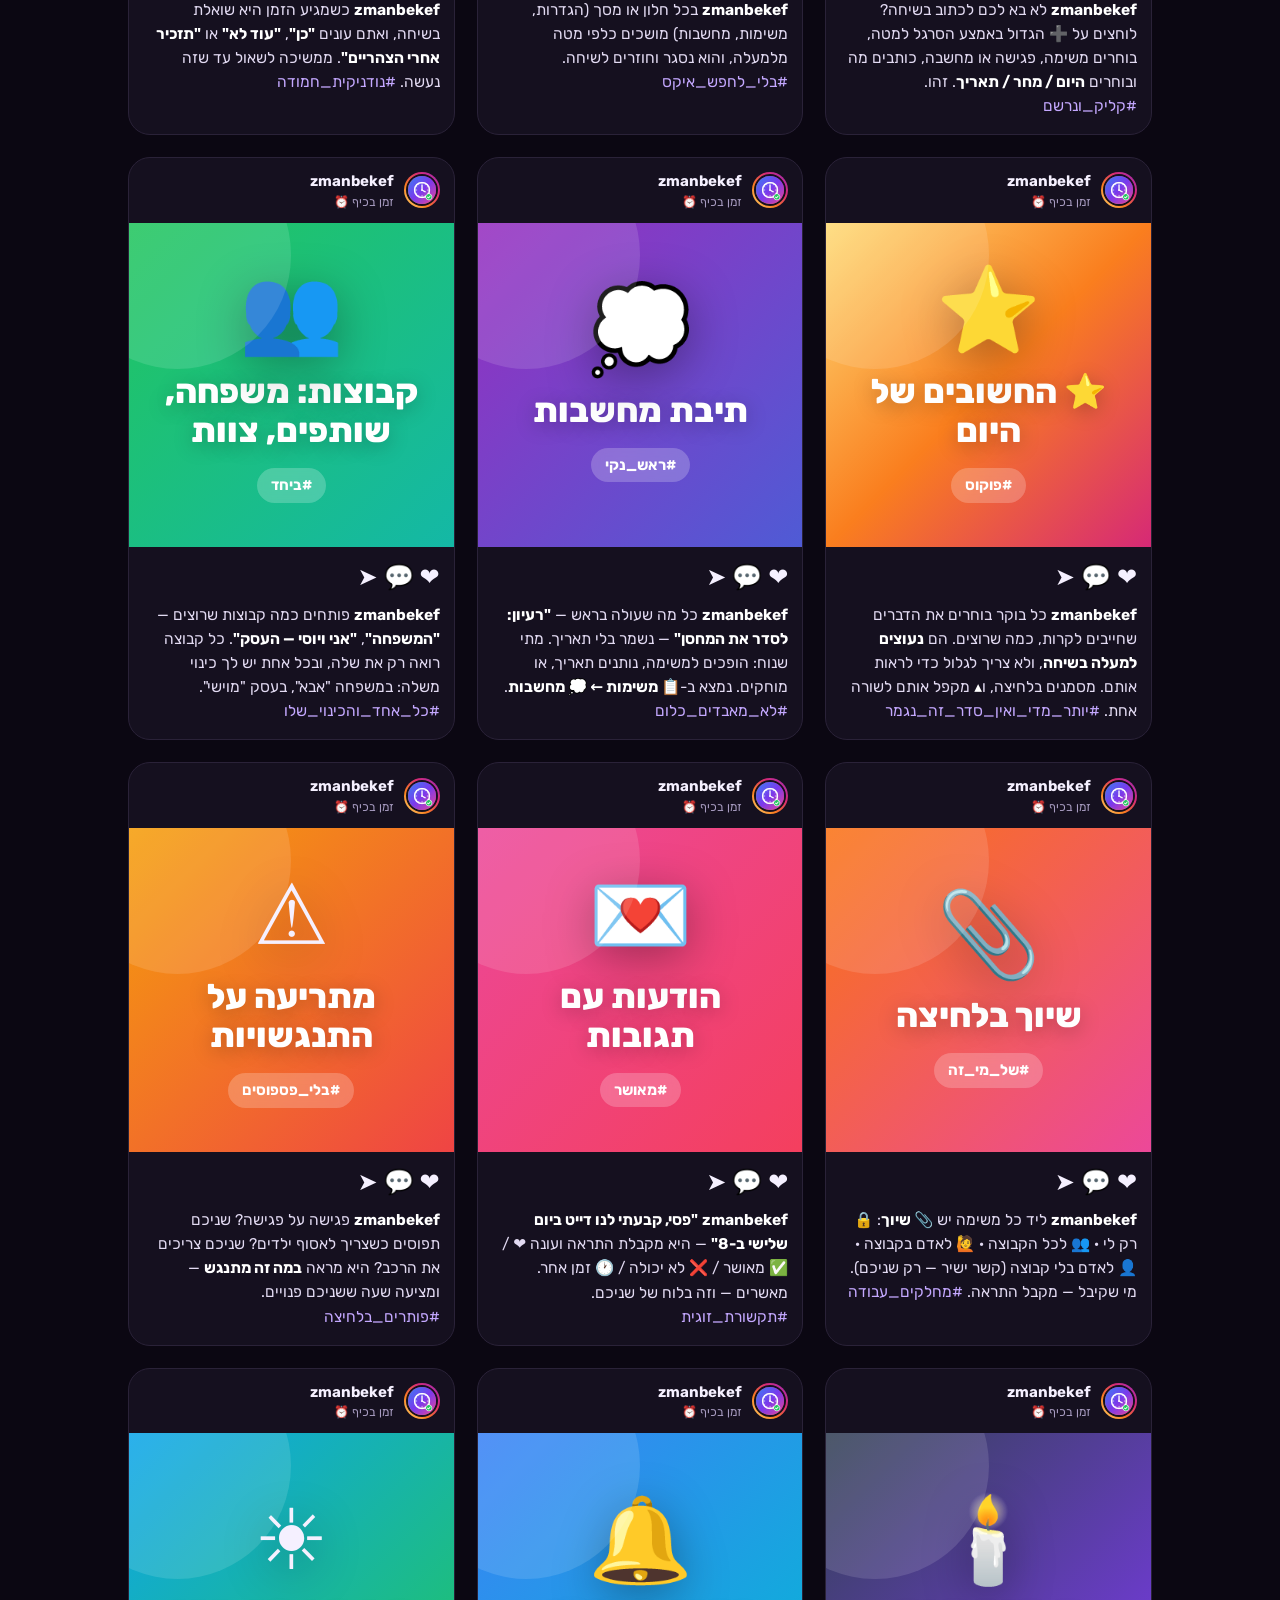
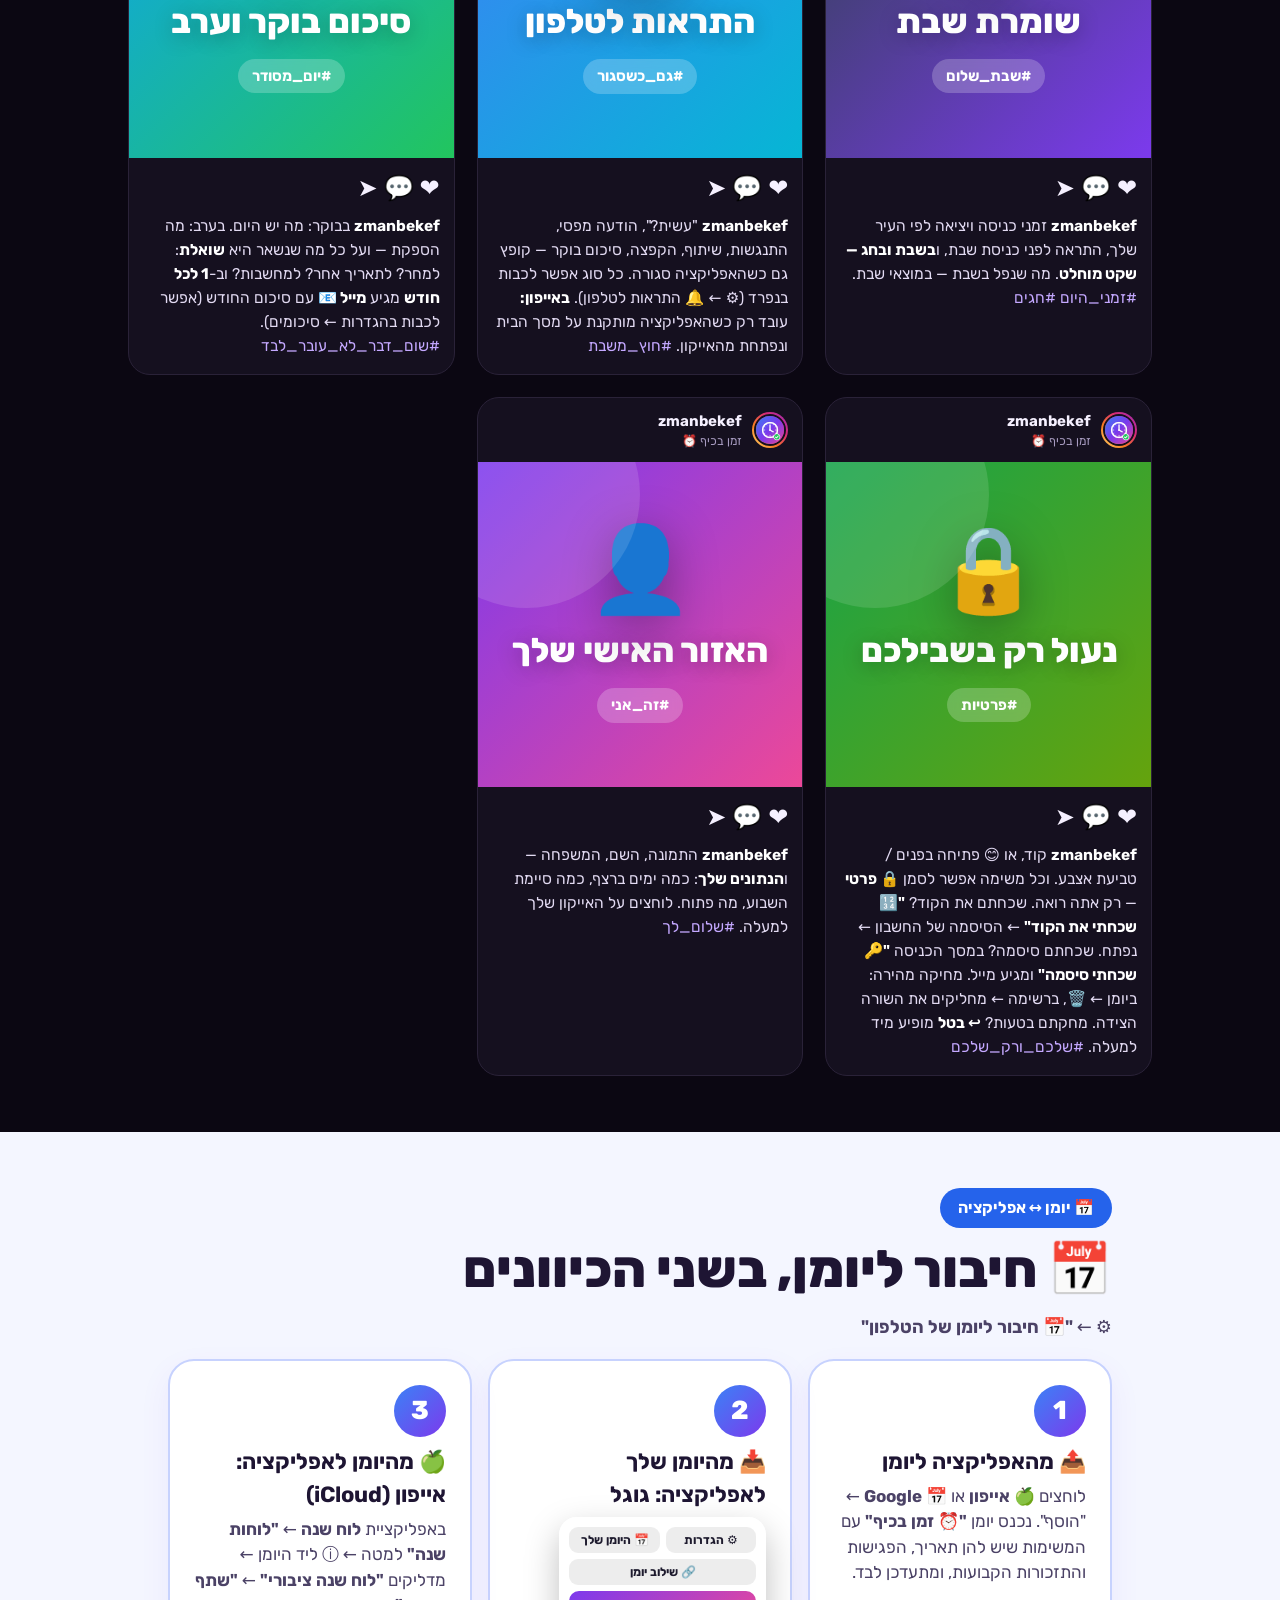
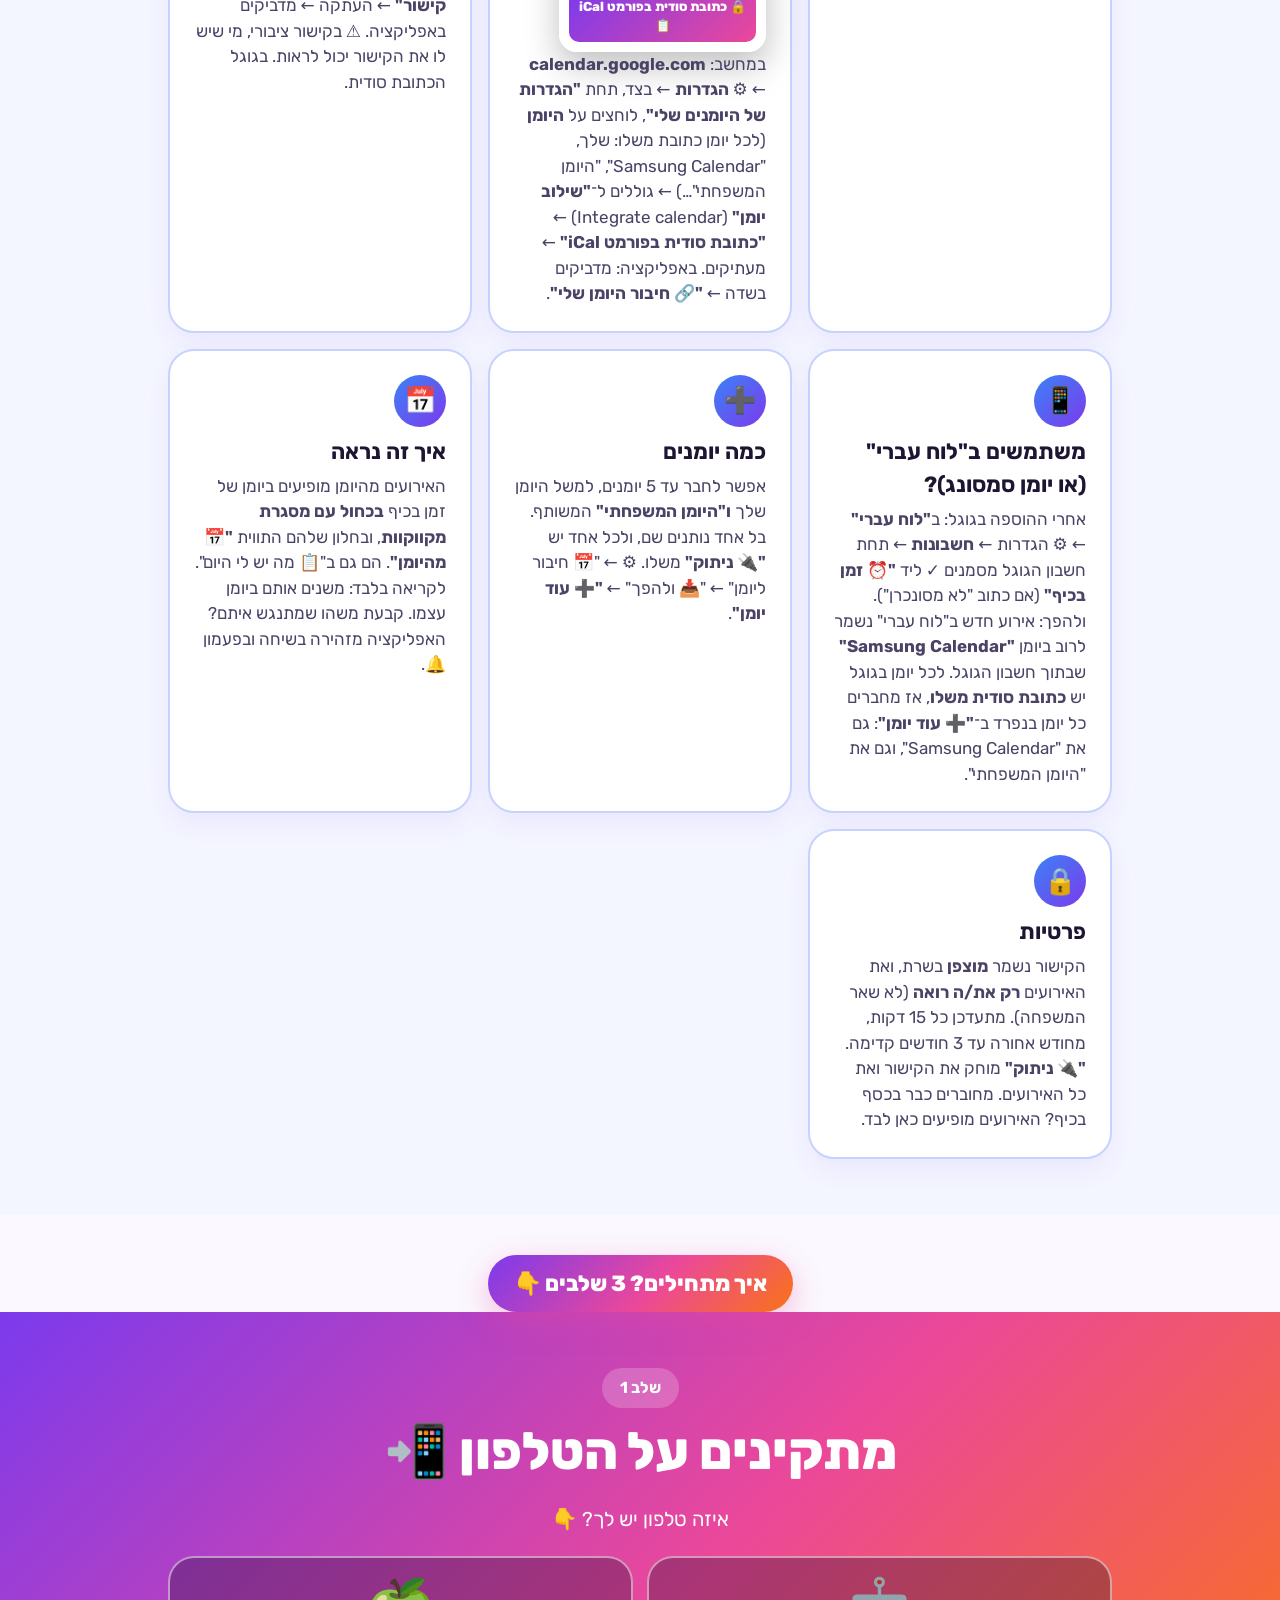
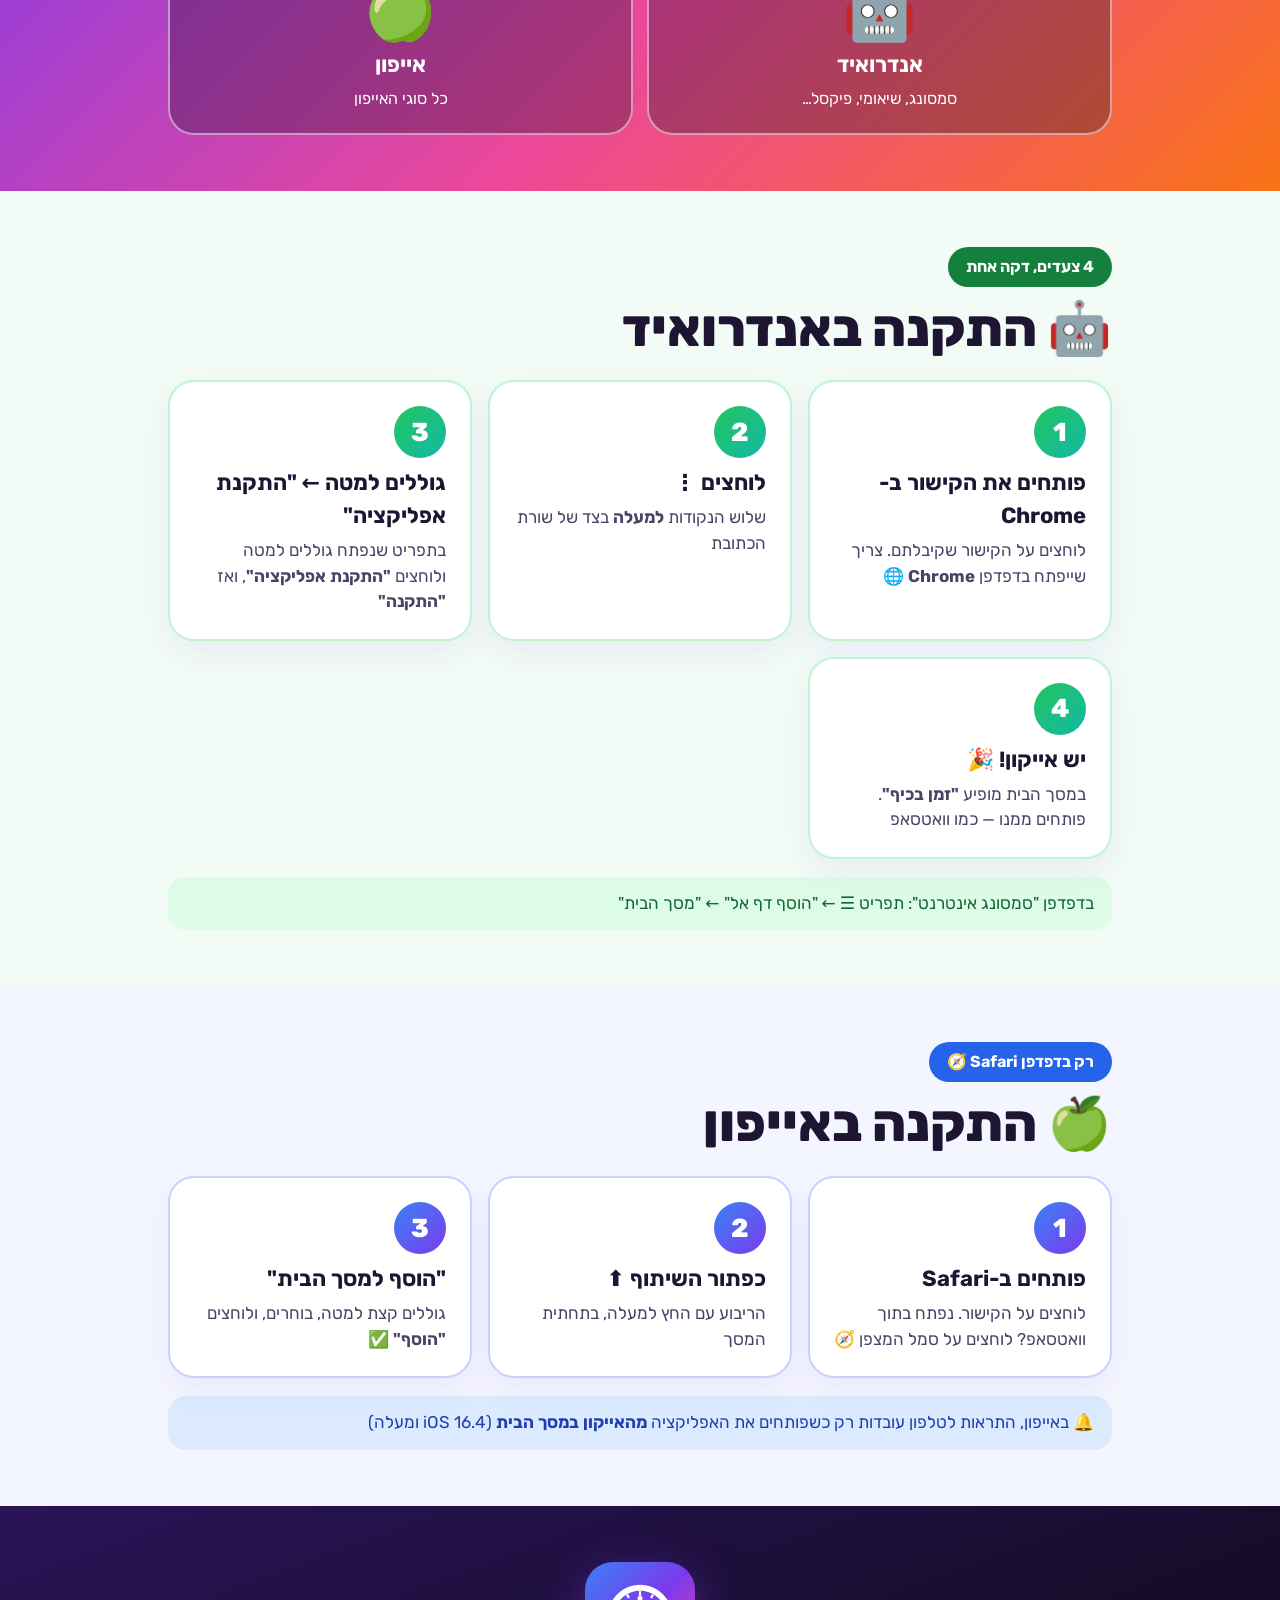
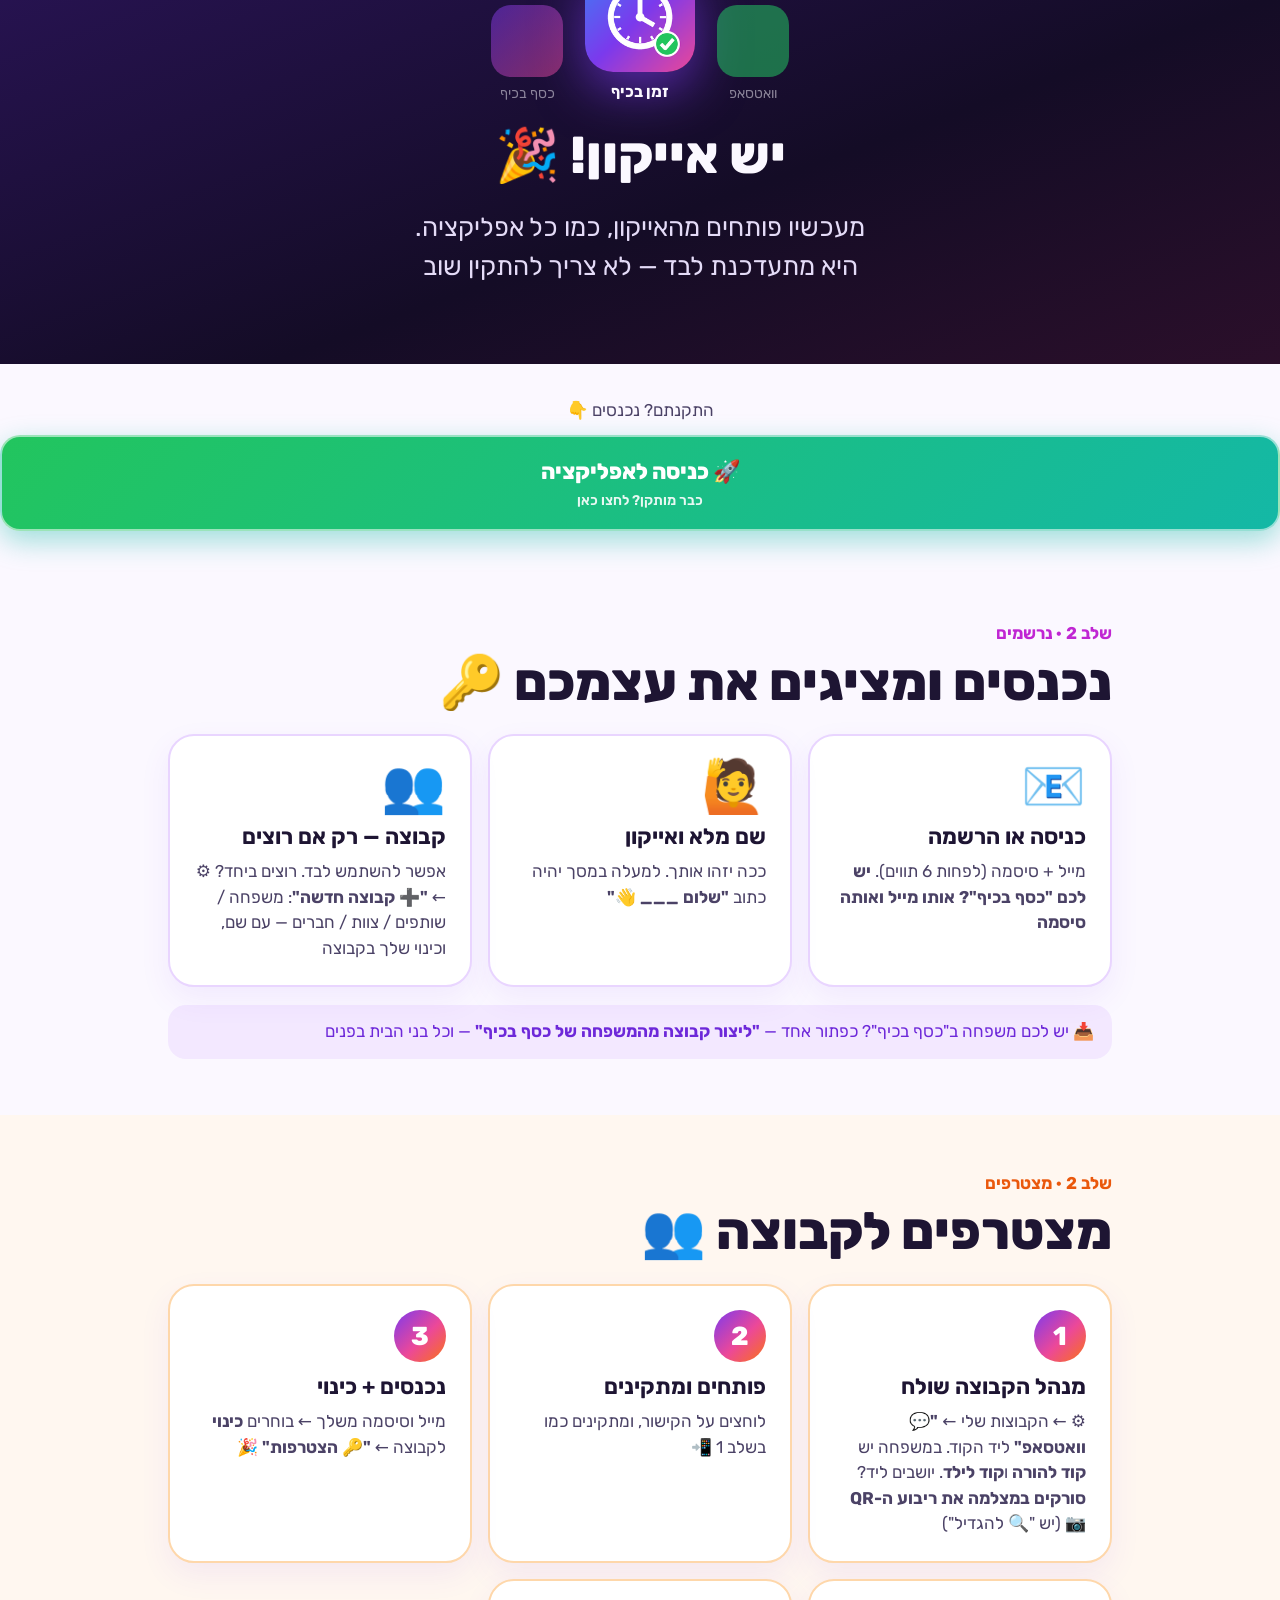
==== commit 72800aa8: "עדכון האפליקציה" ====
--- a/guide/index.html
+++ b/guide/index.html
@@ -456,9 +456,9 @@
       <div class="card"><div class="num">1</div><h3>📤 מהאפליקציה ליומן</h3><p>לוחצים <b>🍏 אייפון</b> או <b>📅 Google</b> ← "הוסף". נכנס יומן <b>"⏰ זמן בכיף"</b> עם המשימות שיש להן תאריך, הפגישות והתזכורות הקבועות, ומתעדכן לבד.</p></div>
       <div class="card"><div class="num">2</div><h3>📥 מהיומן שלך לאפליקציה: גוגל</h3>
         <div class="demo csd"><div class="row"><span>⚙️ הגדרות</span><span>📅 היומן שלך</span></div><div class="row"><span>🔗 שילוב יומן</span></div><div class="b">🔒 כתובת סודית בפורמט iCal 📋</div></div>
-        <p>במחשב: <b>calendar.google.com</b> ← ⚙️ <b>הגדרות</b> ← בצד לוחצים על <b>שם היומן שלך</b> ← גוללים ל־<b>"שילוב יומן"</b> (Integrate calendar) ← <b>"כתובת סודית בפורמט iCal"</b> ← מעתיקים. באפליקציה: מדביקים בשדה ← <b>"🔗 חיבור היומן שלי"</b>.</p></div>
+        <p>במחשב: <b>calendar.google.com</b> ← ⚙️ <b>הגדרות</b> ← בצד, תחת <b>"הגדרות של היומנים שלי"</b>, לוחצים על <b>היומן</b> (לכל יומן כתובת משלו: שלך, "Samsung Calendar", "היומן המשפחתי"…) ← גוללים ל־<b>"שילוב יומן"</b> (Integrate calendar) ← <b>"כתובת סודית בפורמט iCal"</b> ← מעתיקים. באפליקציה: מדביקים בשדה ← <b>"🔗 חיבור היומן שלי"</b>.</p></div>
       <div class="card"><div class="num">3</div><h3>🍏 מהיומן לאפליקציה: אייפון (iCloud)</h3><p>באפליקציית <b>לוח שנה</b> ← <b>"לוחות שנה"</b> למטה ← ⓘ ליד היומן ← מדליקים <b>"לוח שנה ציבורי"</b> ← <b>"שתף קישור"</b> ← העתקה ← מדביקים באפליקציה. ⚠️ בקישור ציבורי, מי שיש לו את הקישור יכול לראות. בגוגל הכתובת סודית.</p></div>
-      <div class="card"><div class="num">📱</div><h3>משתמשים ב"לוח עברי" (או יומן סמסונג)?</h3><p>אחרי ההוספה בגוגל: ב<b>"לוח עברי"</b> ← ⚙️ הגדרות ← <b>חשבונות</b> ← תחת חשבון הגוגל מסמנים <b>✓</b> ליד <b>"⏰ זמן בכיף"</b> (אם כתוב "לא מסונכרן"). ולהפך, כדי שאירועים שתוסיפו שם יגיעו לאפליקציה: ⚙️ ← <b>אירועים</b> ← יומן ברירת מחדל = <b>"אירועים" של חשבון הגוגל</b>, לא יומן מקומי של הטלפון.</p></div>
+      <div class="card"><div class="num">📱</div><h3>משתמשים ב"לוח עברי" (או יומן סמסונג)?</h3><p>אחרי ההוספה בגוגל: ב<b>"לוח עברי"</b> ← ⚙️ הגדרות ← <b>חשבונות</b> ← תחת חשבון הגוגל מסמנים <b>✓</b> ליד <b>"⏰ זמן בכיף"</b> (אם כתוב "לא מסונכרן"). ולהפך: אירוע חדש ב"לוח עברי" נשמר לרוב ביומן <b>"Samsung Calendar"</b> שבתוך חשבון הגוגל. לכל יומן בגוגל יש <b>כתובת סודית משלו</b>, אז מחברים כל יומן בנפרד ב־<b>"➕ עוד יומן"</b>: גם את "Samsung Calendar", וגם את "היומן המשפחתי".</p></div>
       <div class="card"><div class="num">➕</div><h3>כמה יומנים</h3><p>אפשר לחבר עד 5 יומנים, למשל היומן שלך <b>ו"היומן המשפחתי"</b> המשותף. בכל אחד נותנים שם, ולכל אחד יש <b>"🔌 ניתוק"</b> משלו. ⚙️ ← "📅 חיבור ליומן" ← "📥 ולהפך" ← <b>"➕ עוד יומן"</b>.</p></div>
       <div class="card"><div class="num">📅</div><h3>איך זה נראה</h3><p>האירועים מהיומן מופיעים ביומן של זמן בכיף <b>בכחול עם מסגרת מקווקוות</b>, ובחלון שלהם התווית <b>"📅 מהיומן"</b>. הם גם ב"📋 מה יש לי היום". לקריאה בלבד: משנים אותם ביומן עצמו. קבעת משהו שמתנגש איתם? האפליקציה מזהירה בשיחה ובפעמון 🔔.</p></div>
       <div class="card"><div class="num">🔒</div><h3>פרטיות</h3><p>הקישור נשמר <b>מוצפן</b> בשרת, ואת האירועים <b>רק את/ה רואה</b> (לא שאר המשפחה). מתעדכן כל 15 דקות, מחודש אחורה עד 3 חודשים קדימה. <b>"🔌 ניתוק"</b> מוחק את הקישור ואת כל האירועים. מחוברים כבר בכסף בכיף? האירועים מופיעים כאן לבד.</p></div>
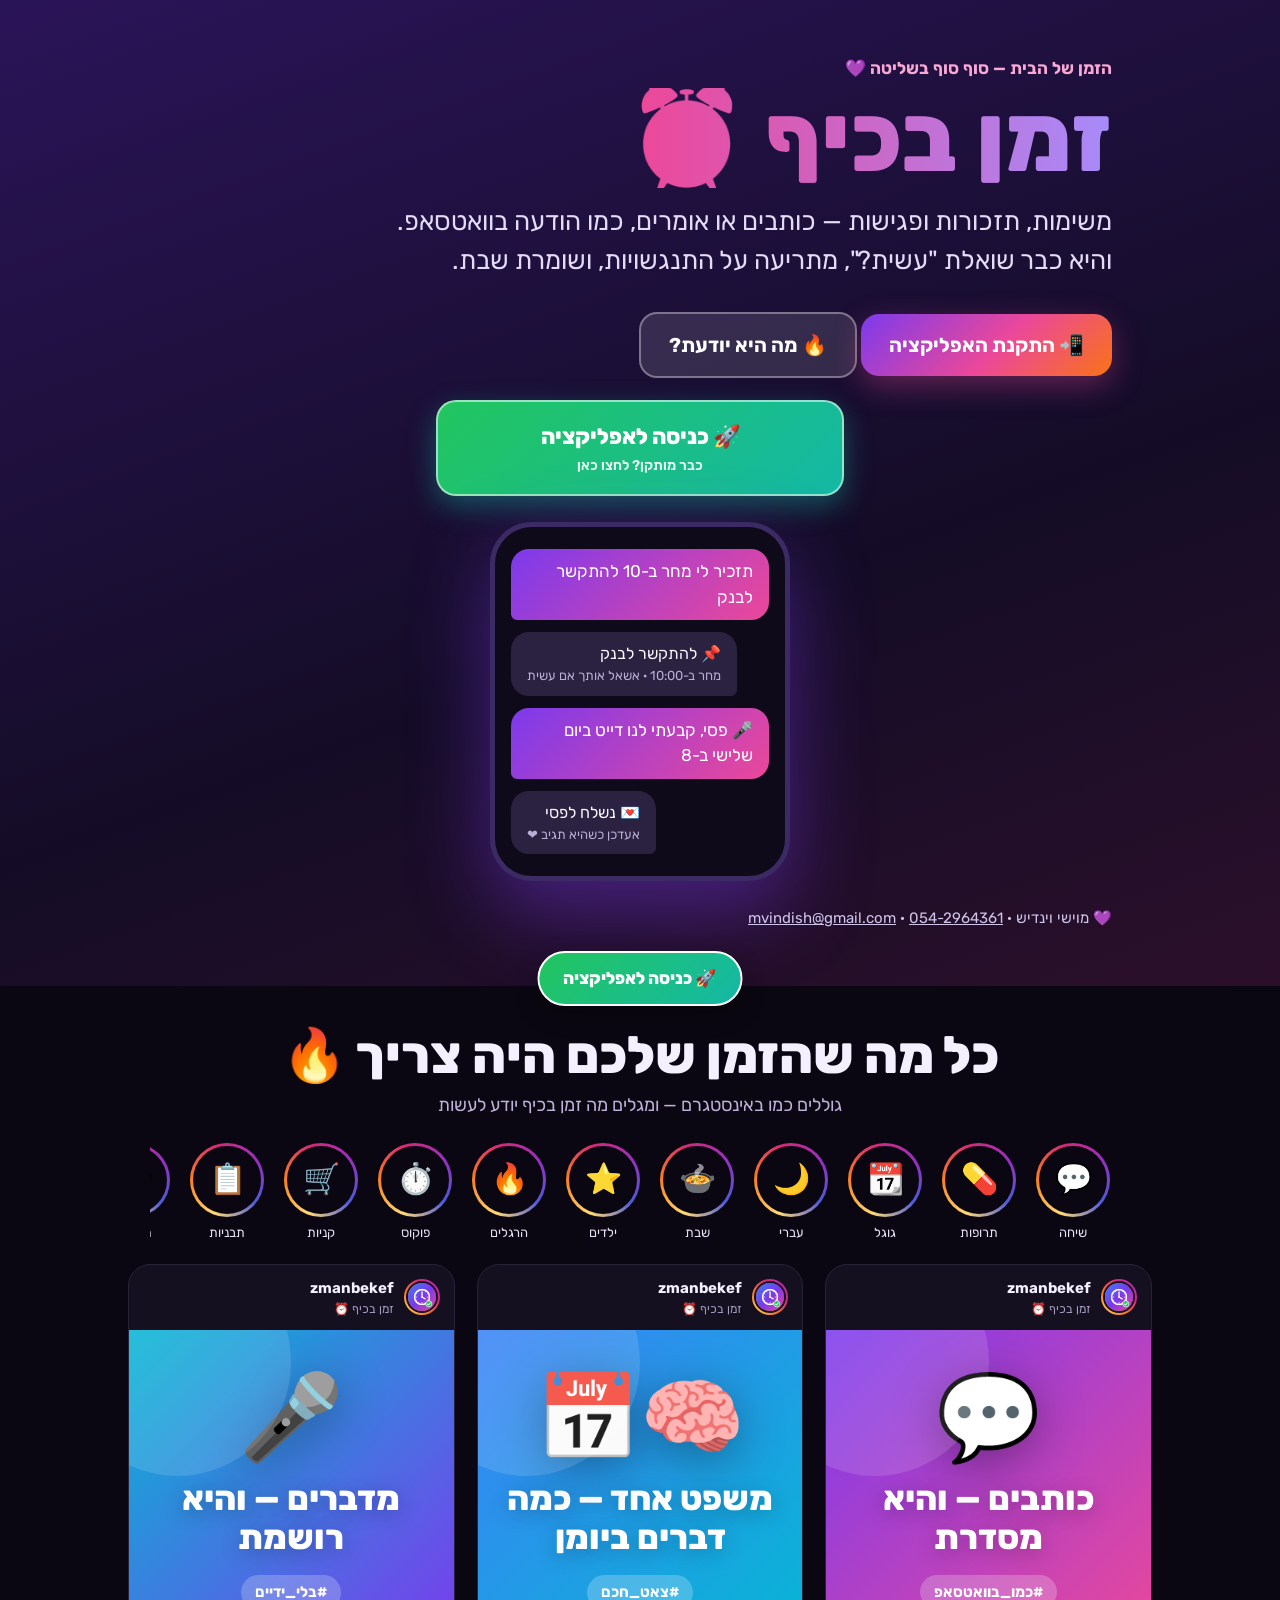
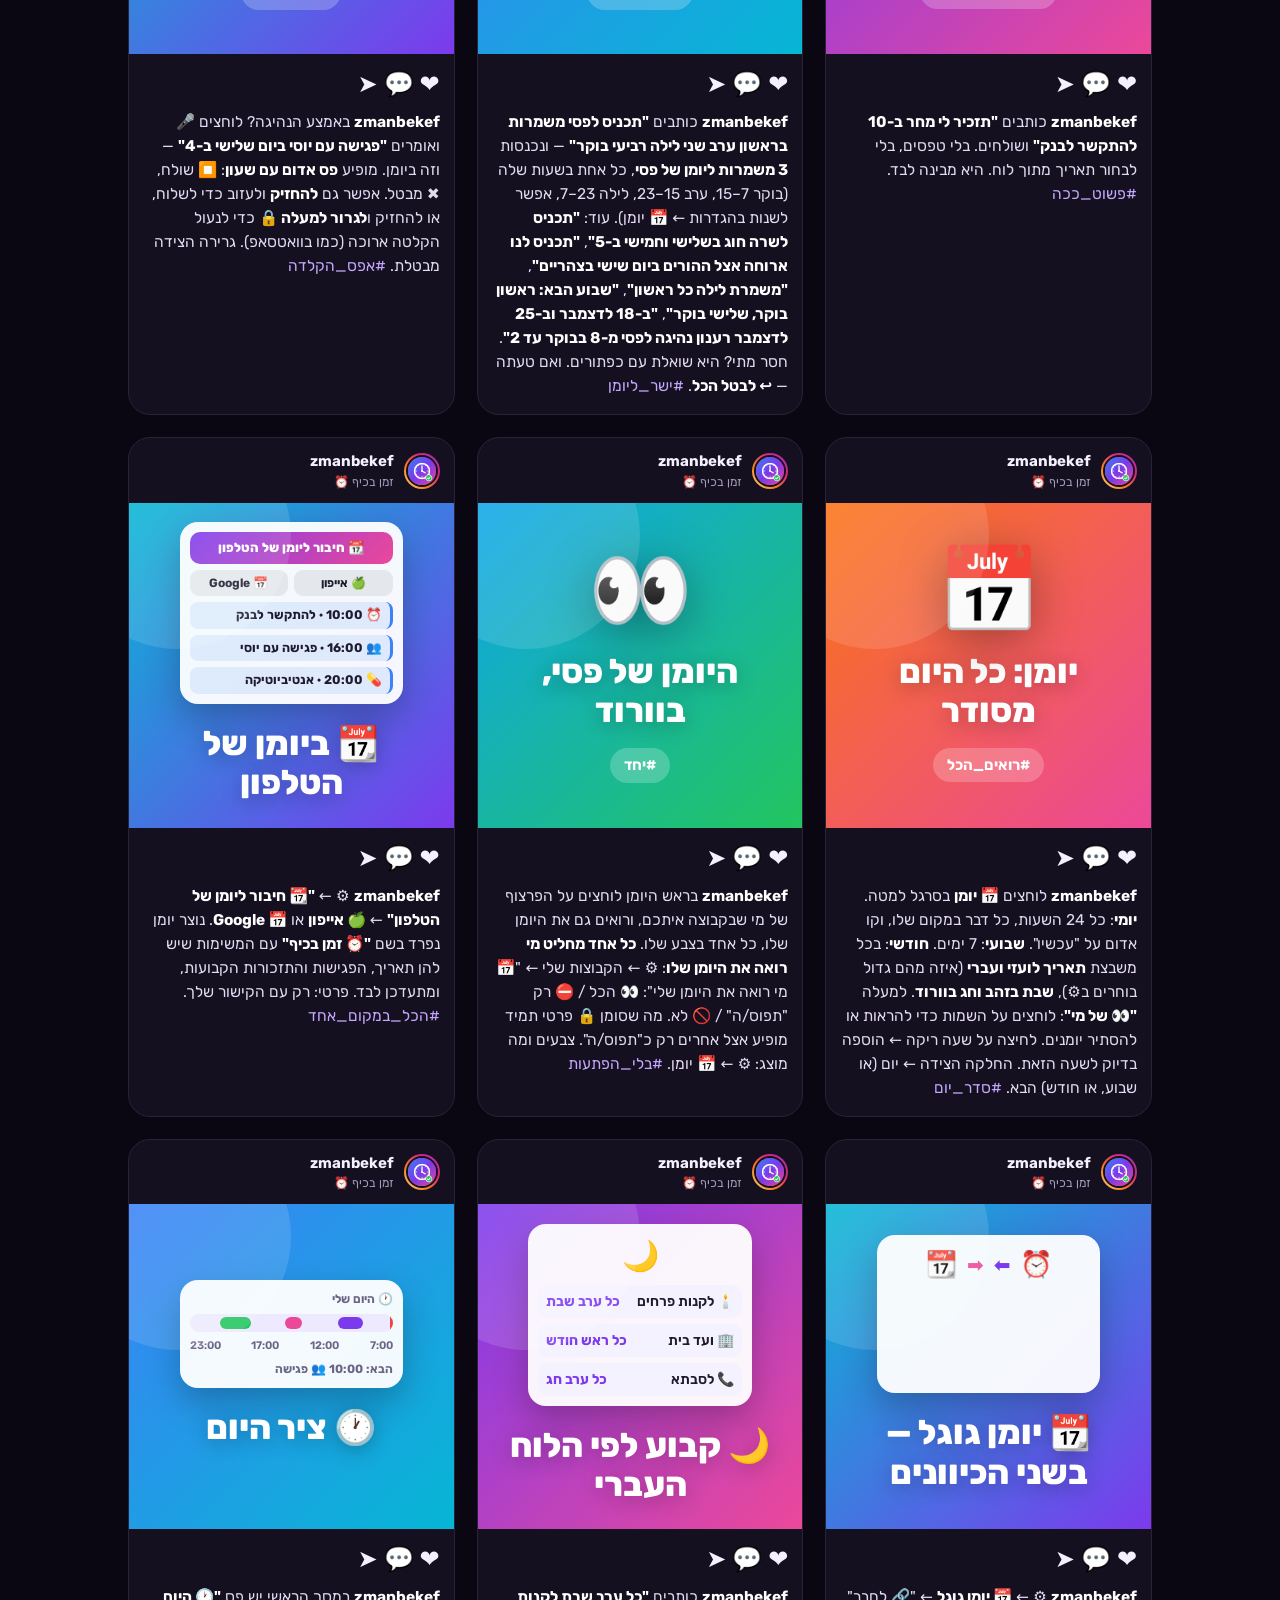
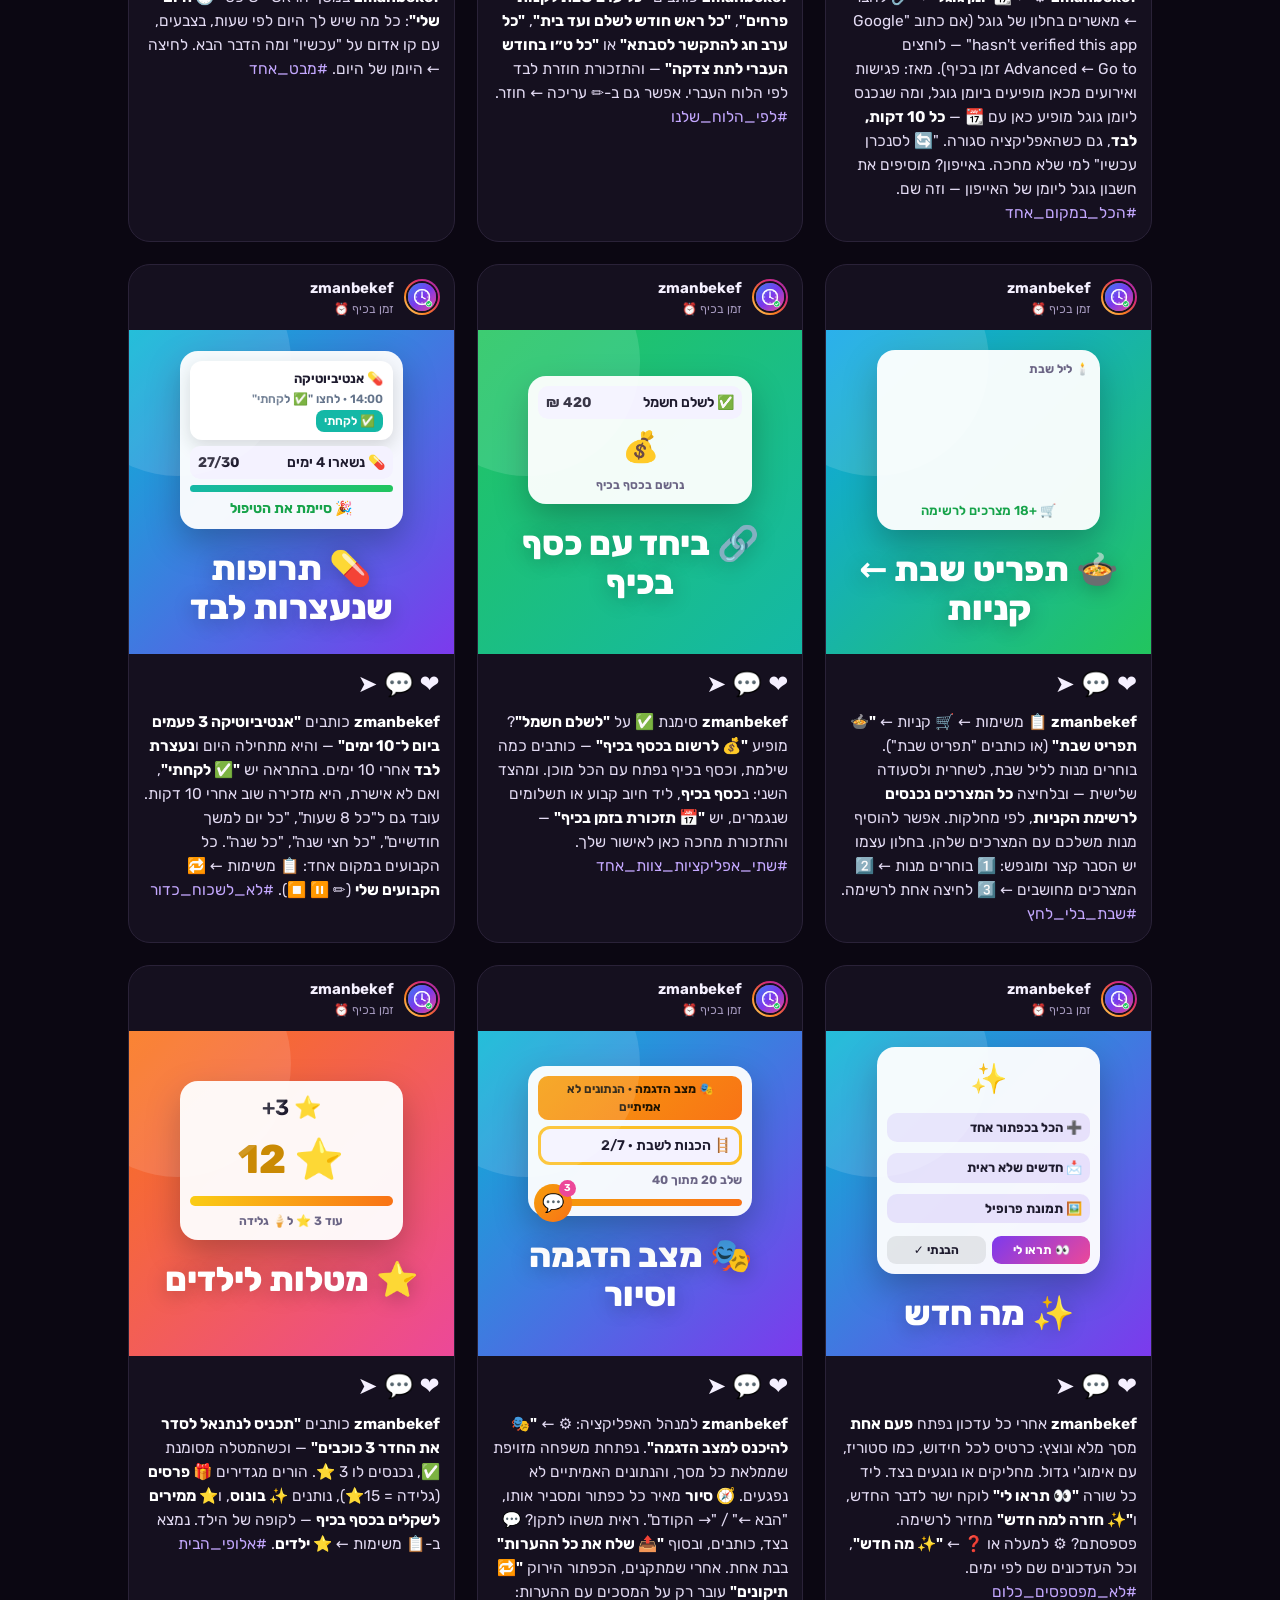
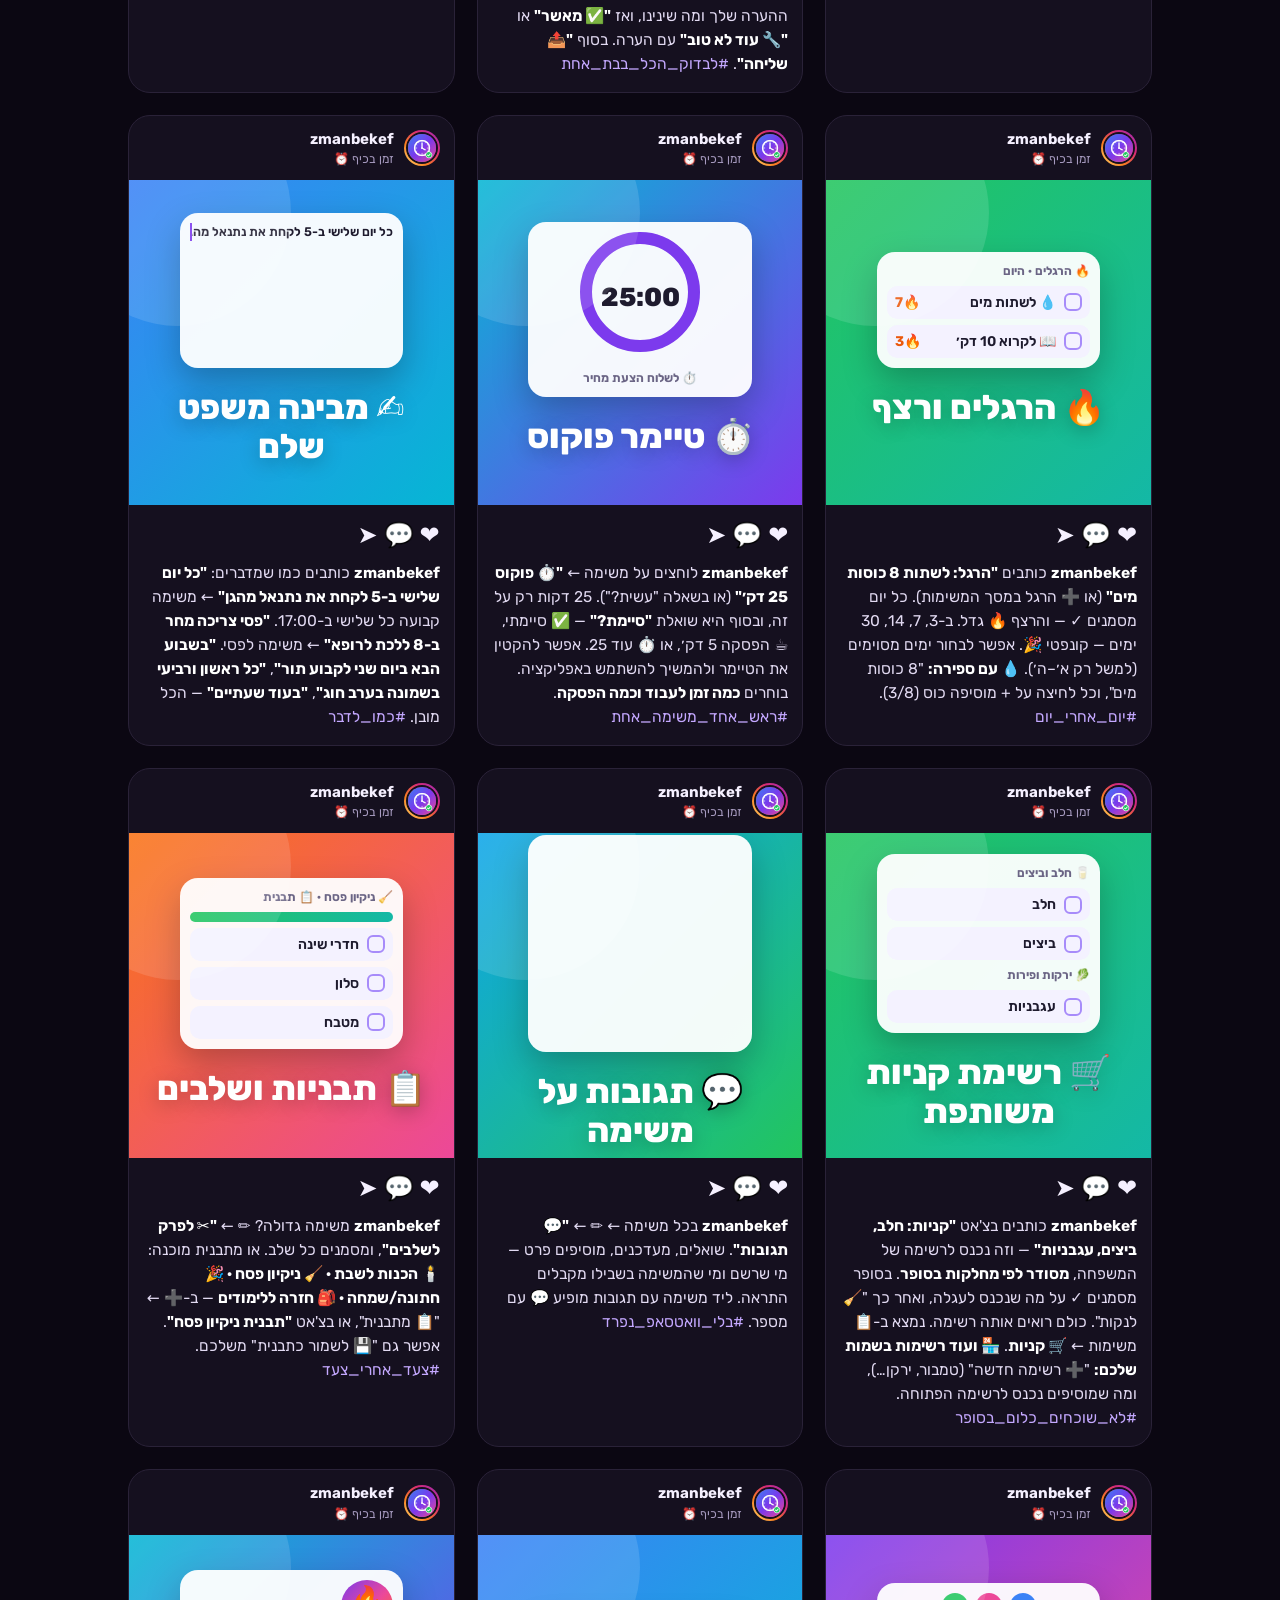
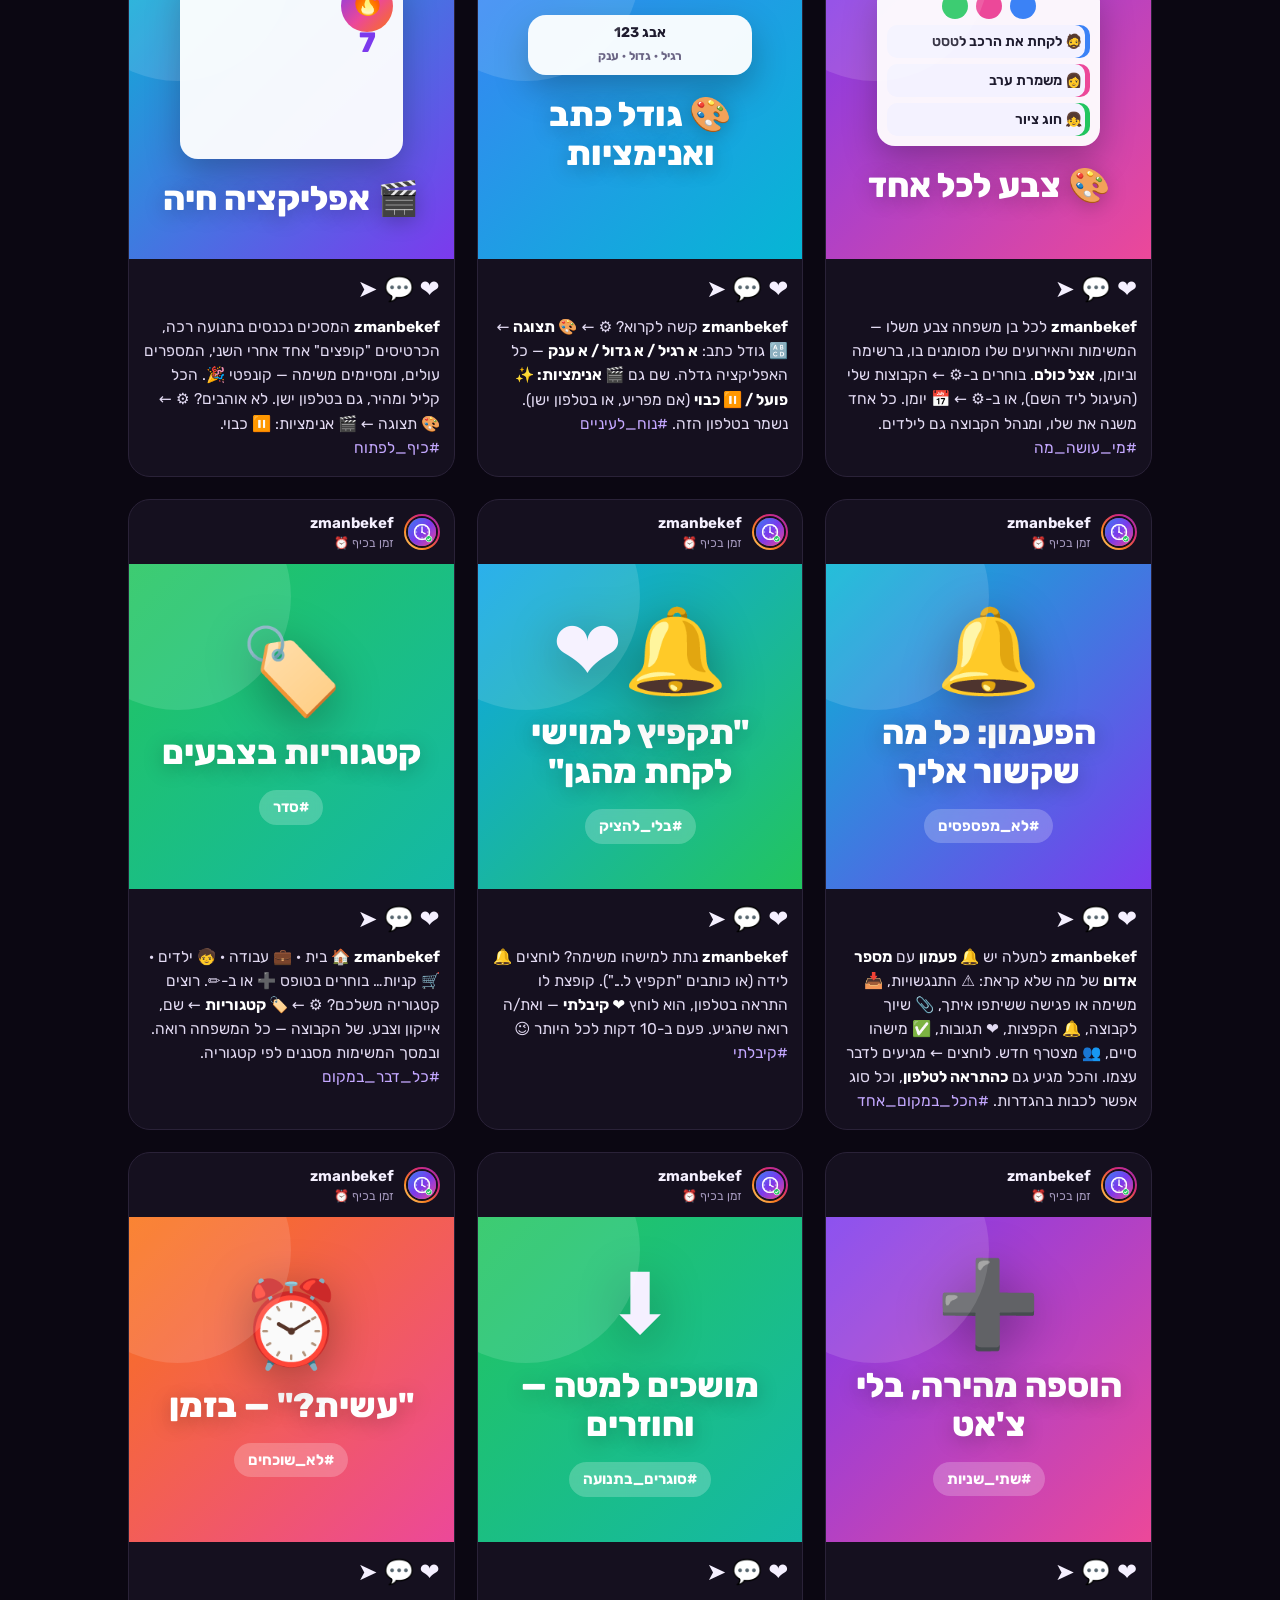
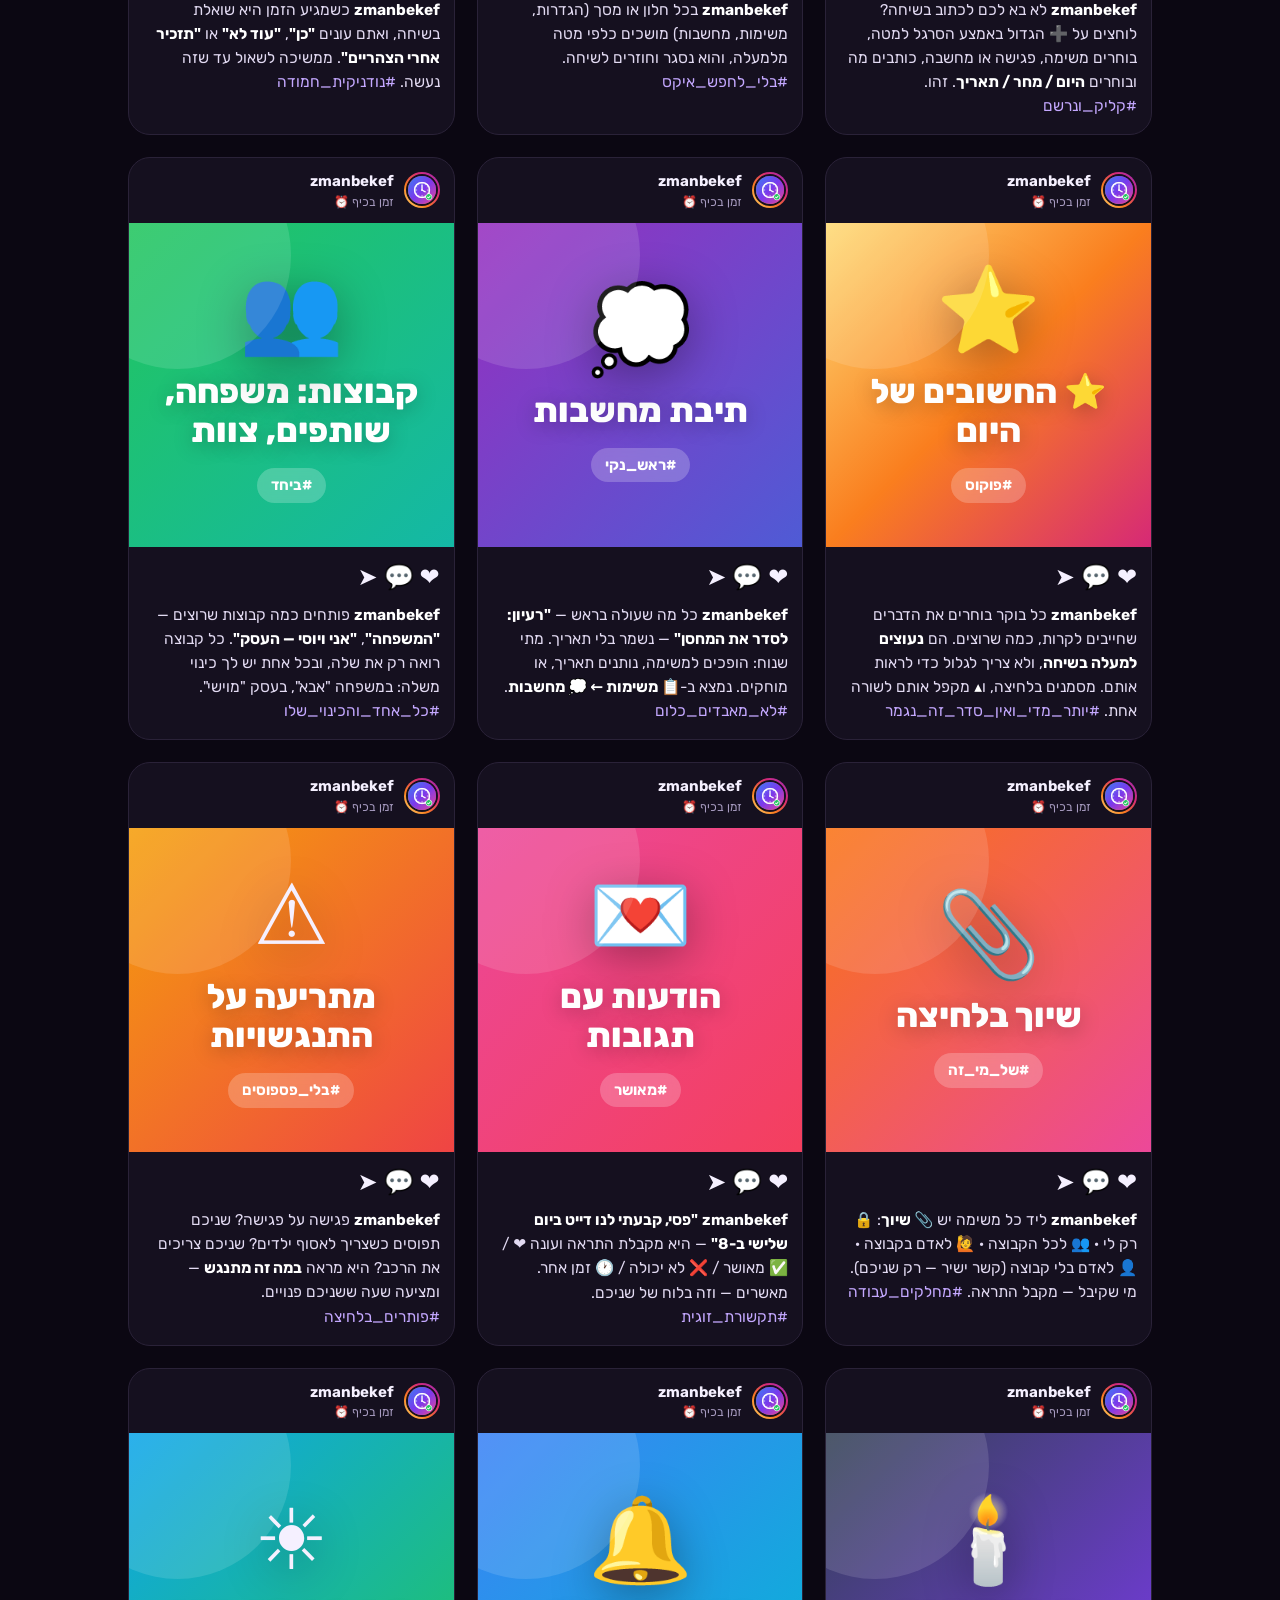
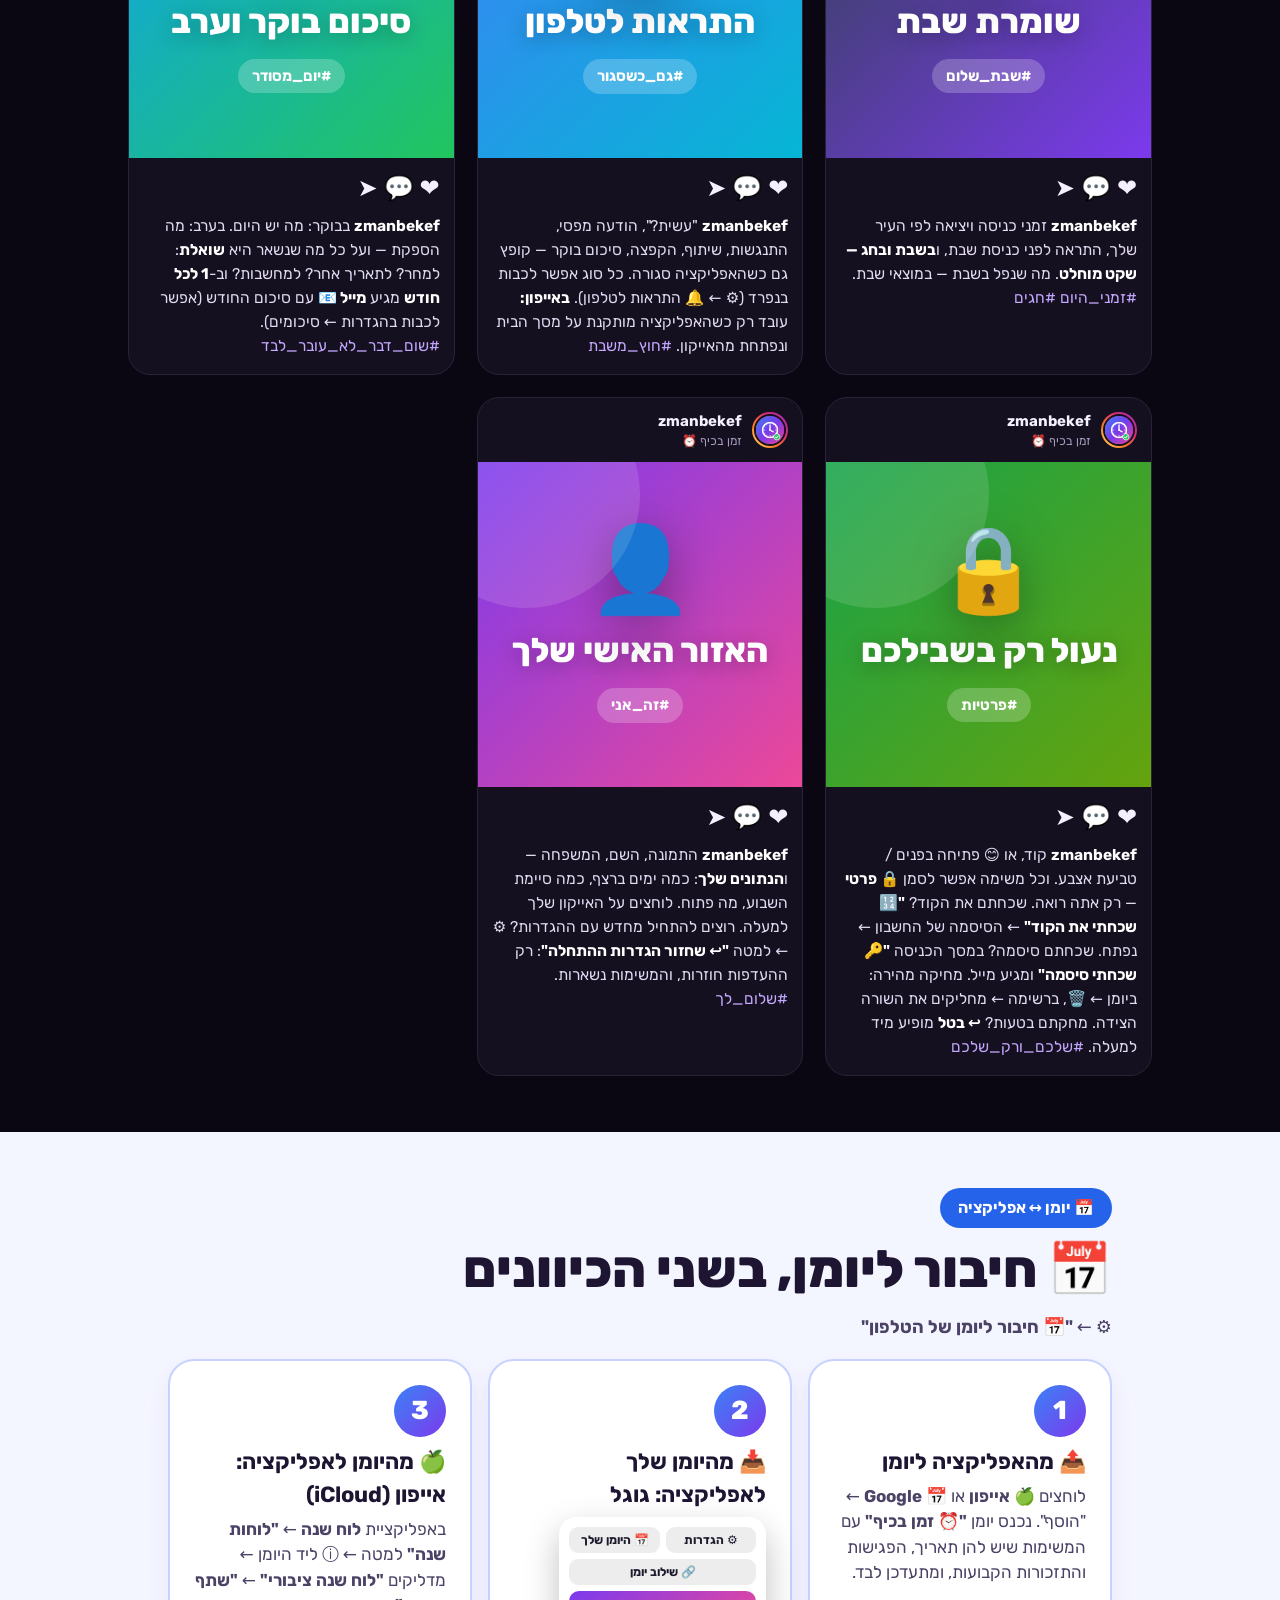
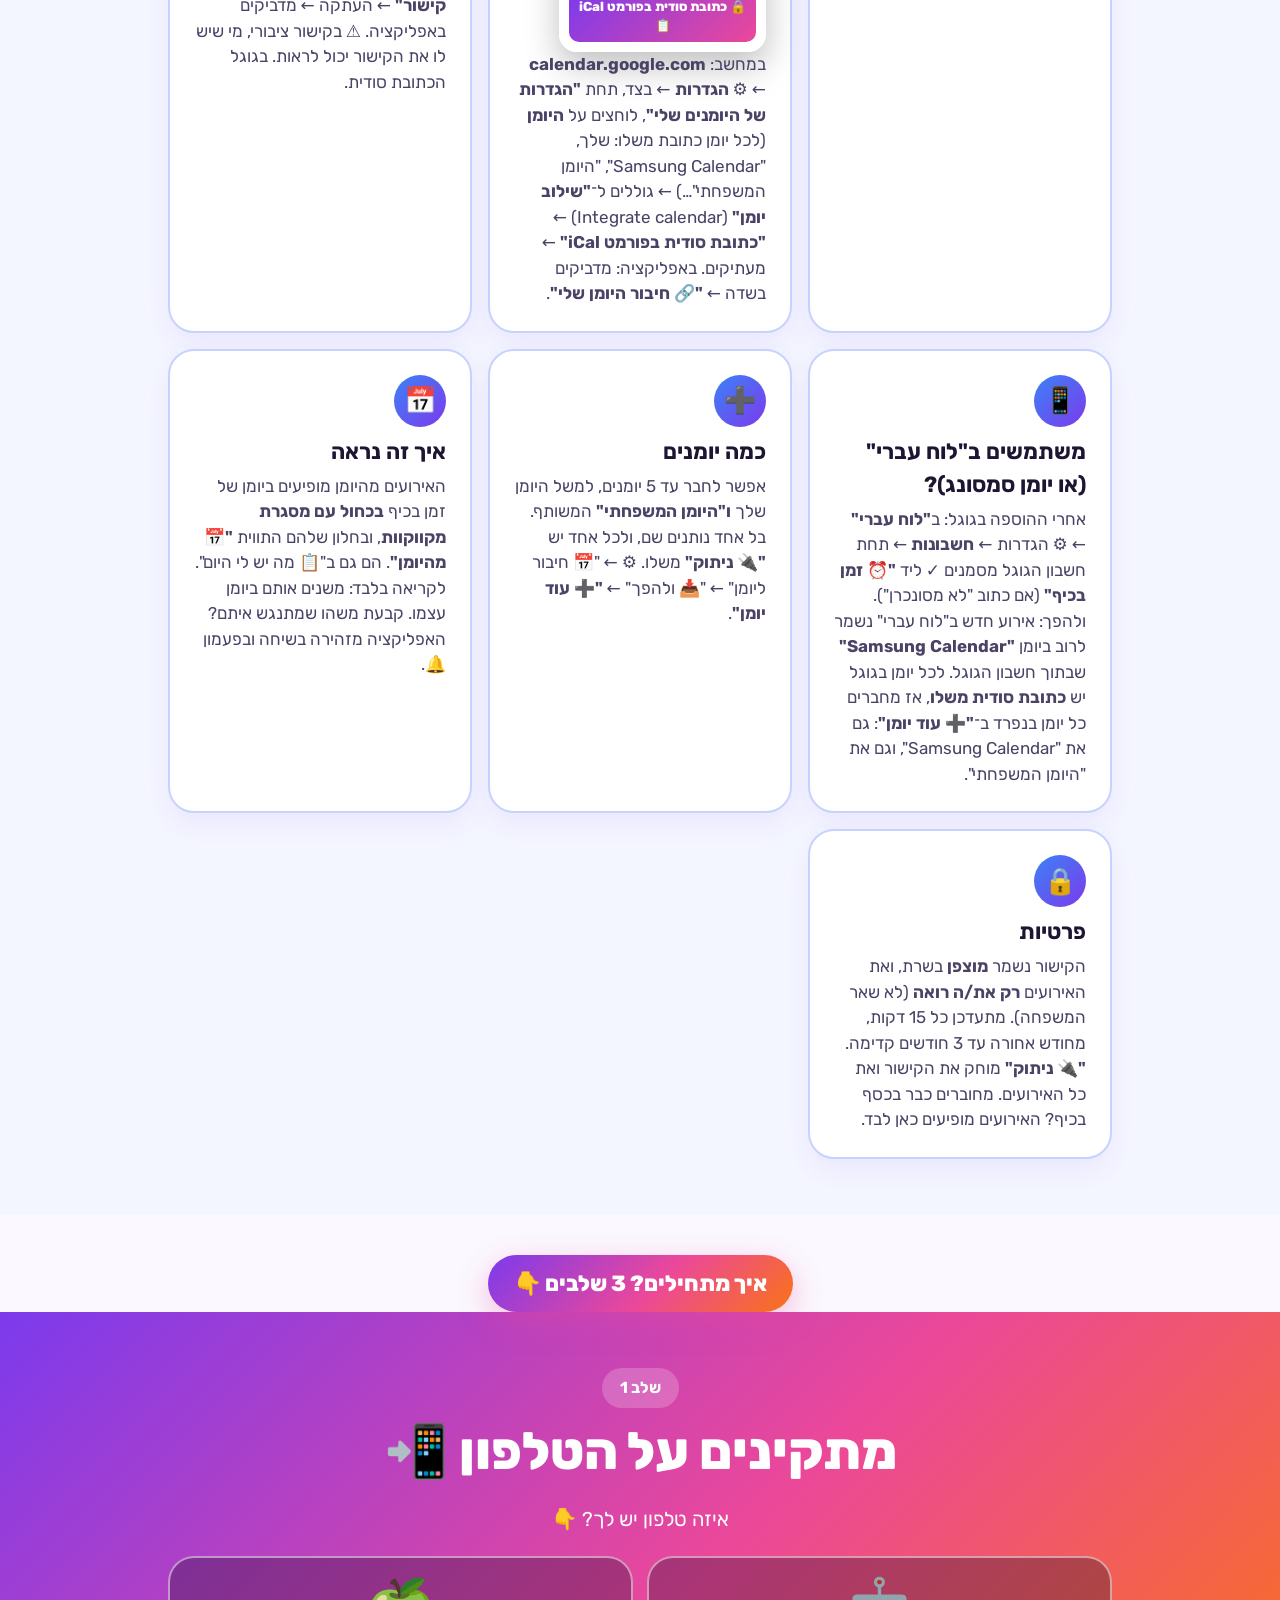
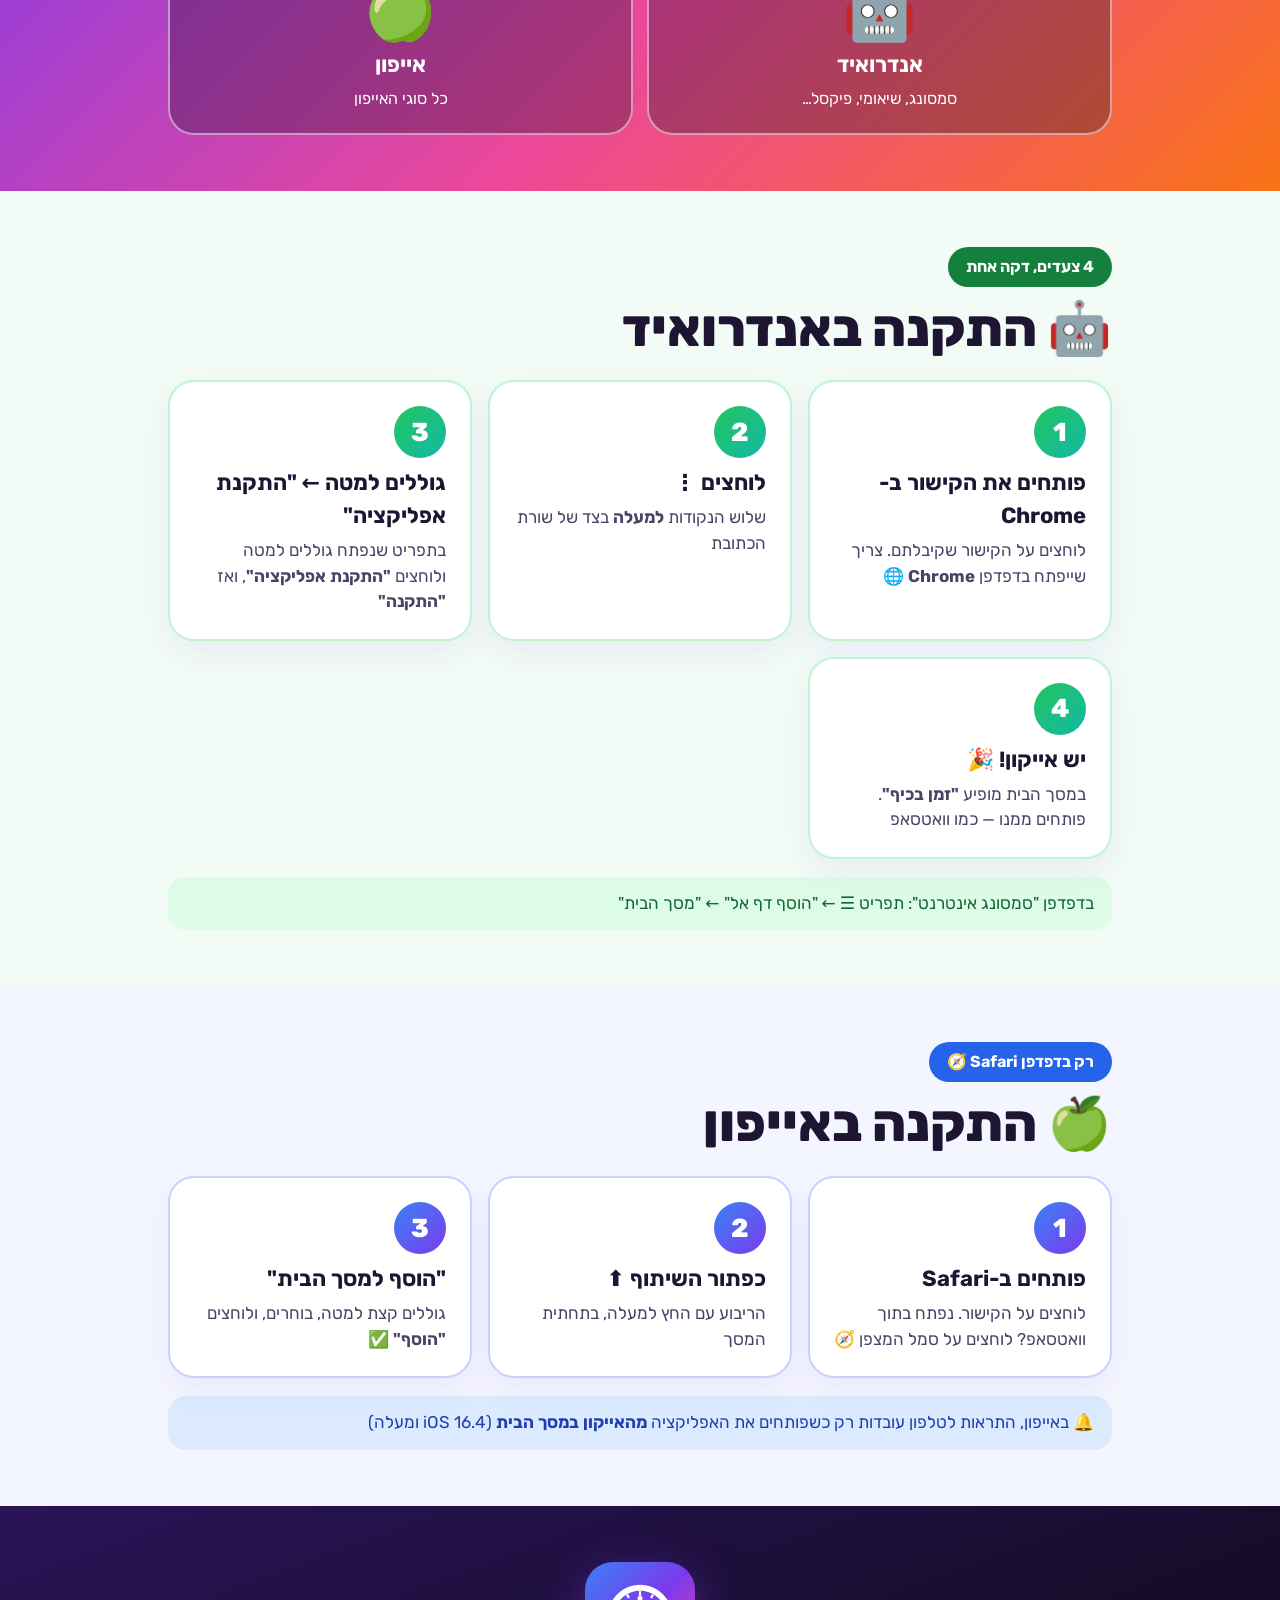
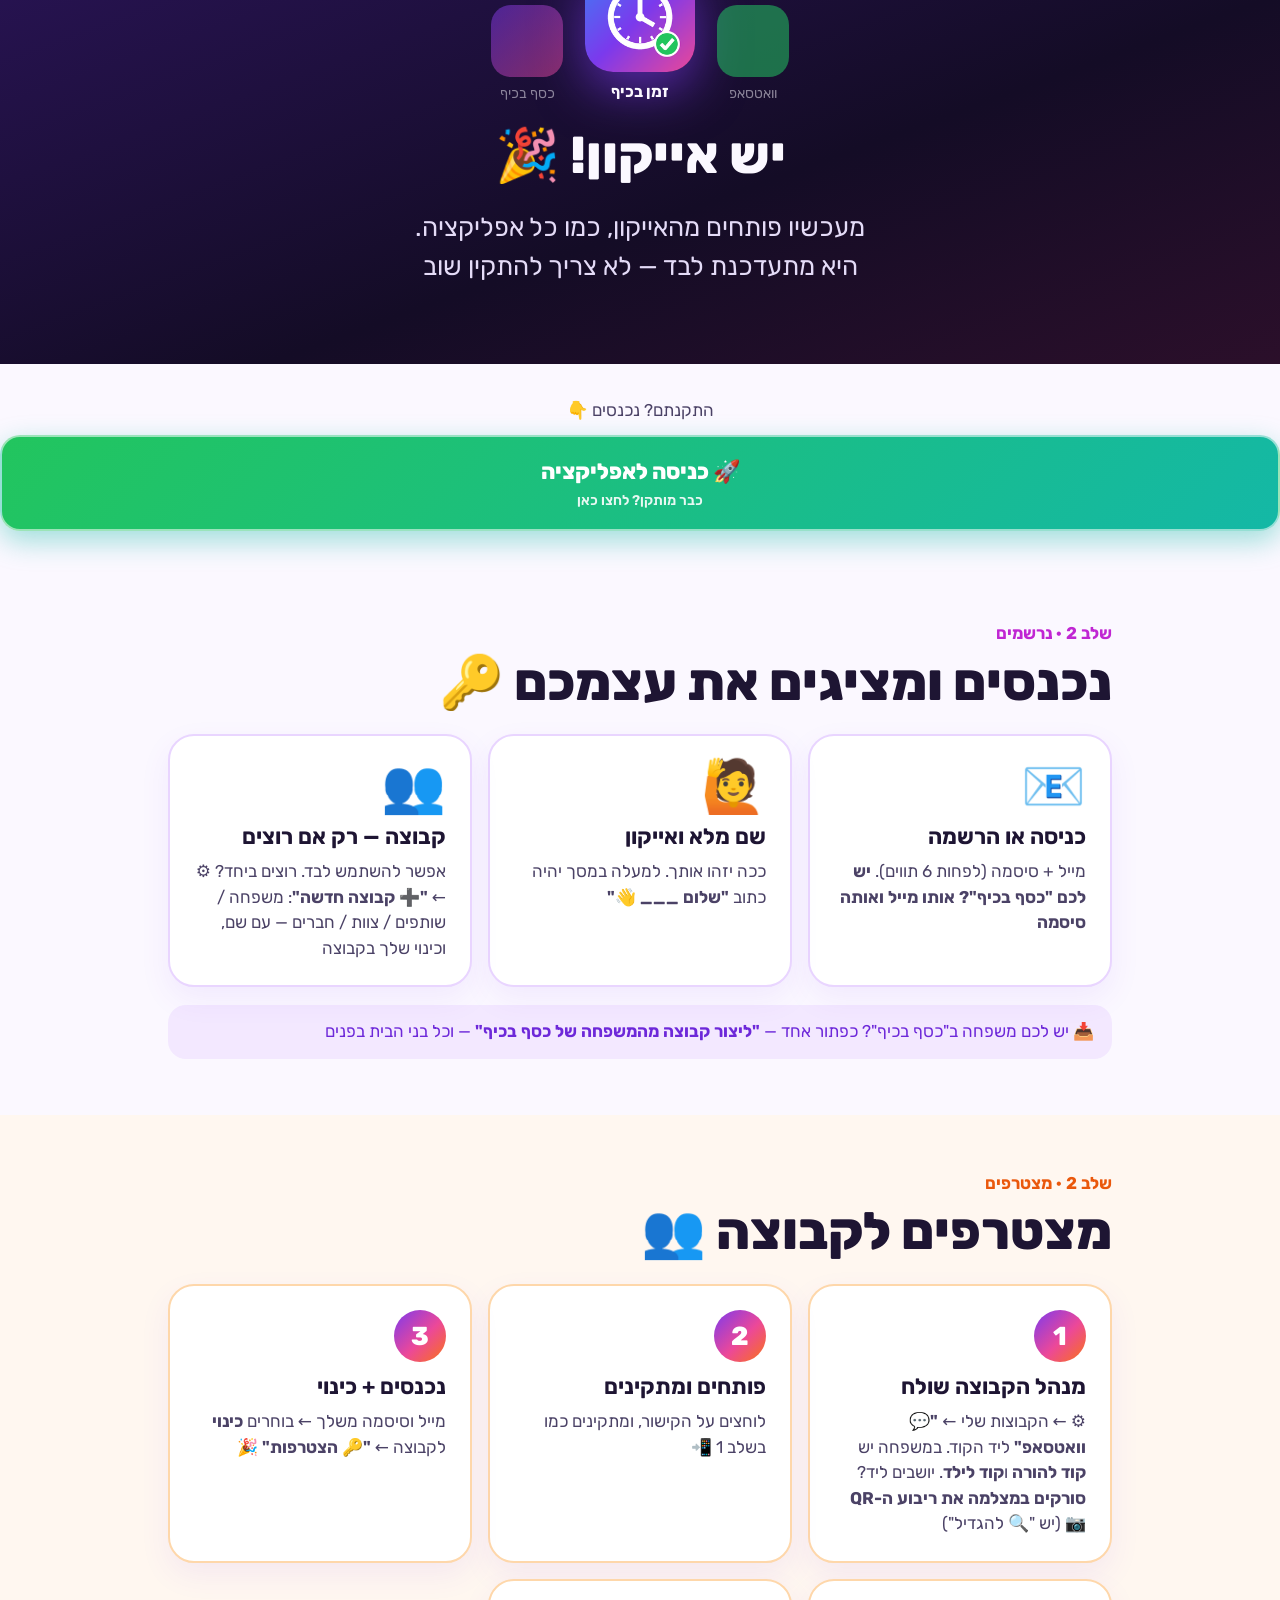
==== commit 5f654a48: "עדכון האפליקציה" ====
--- a/guide/index.html
+++ b/guide/index.html
@@ -442,7 +442,7 @@
       <div class="top"><div class="av"><img src="../icons/icon-192.png" alt="" style="width:100%;height:100%;border-radius:50%;display:block;border:2px solid #15101F"></div><div class="who">zmanbekef<small>זמן בכיף ⏰</small></div></div>
       <div class="pic p1"><div class="big">👤</div><h3>האזור האישי שלך</h3><span class="tag">#זה_אני</span></div>
       <div class="acts">❤️ 💬 ➤</div>
-      <div class="cap"><b>zmanbekef</b> התמונה, השם, המשפחה — ו<b>הנתונים שלך</b>: כמה ימים ברצף, כמה סיימת השבוע, מה פתוח. לוחצים על האייקון שלך למעלה. <span class="h">#שלום_לך</span></div>
+      <div class="cap"><b>zmanbekef</b> התמונה, השם, המשפחה — ו<b>הנתונים שלך</b>: כמה ימים ברצף, כמה סיימת השבוע, מה פתוח. לוחצים על האייקון שלך למעלה. רוצים להתחיל מחדש עם ההגדרות? ⚙️ ← למטה <b>"↩️ שחזור הגדרות ההתחלה"</b>: רק ההעדפות חוזרות, והמשימות נשארות. <span class="h">#שלום_לך</span></div>
     </article>
   </div>
 </section>
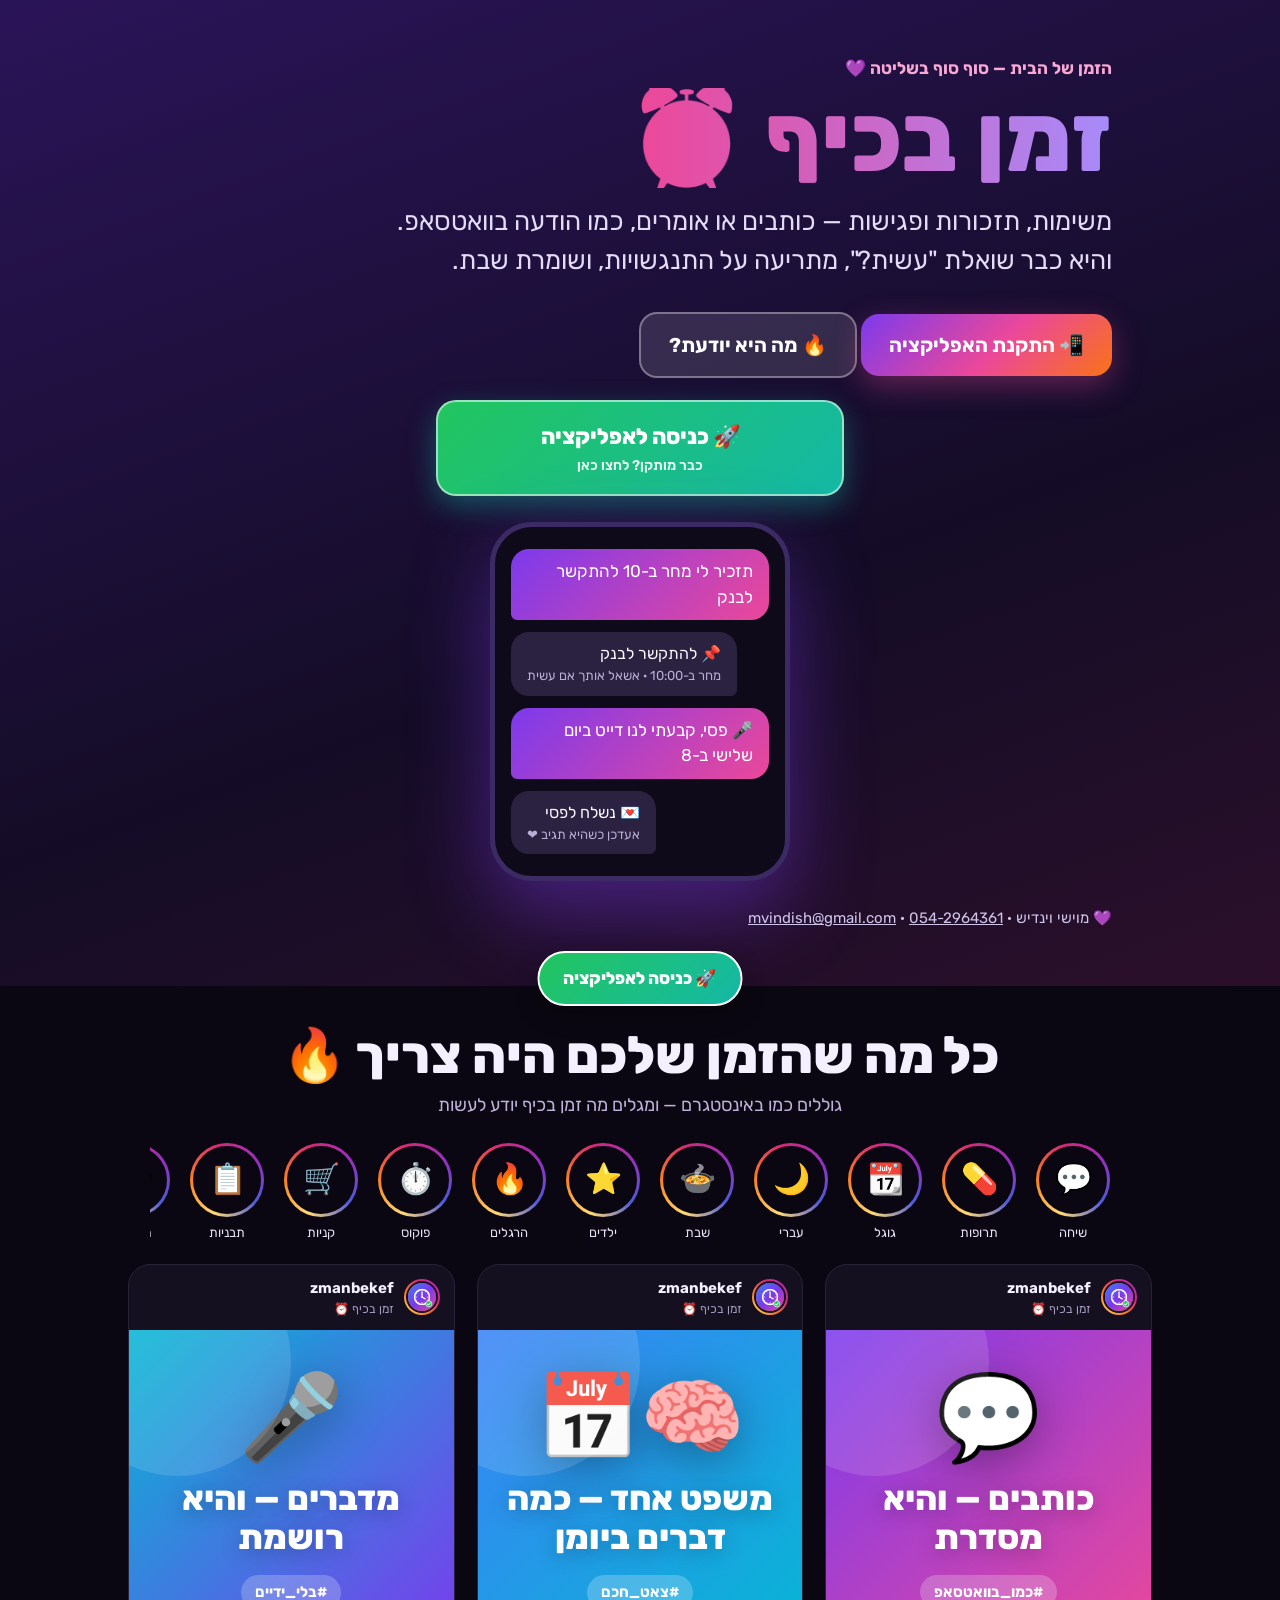
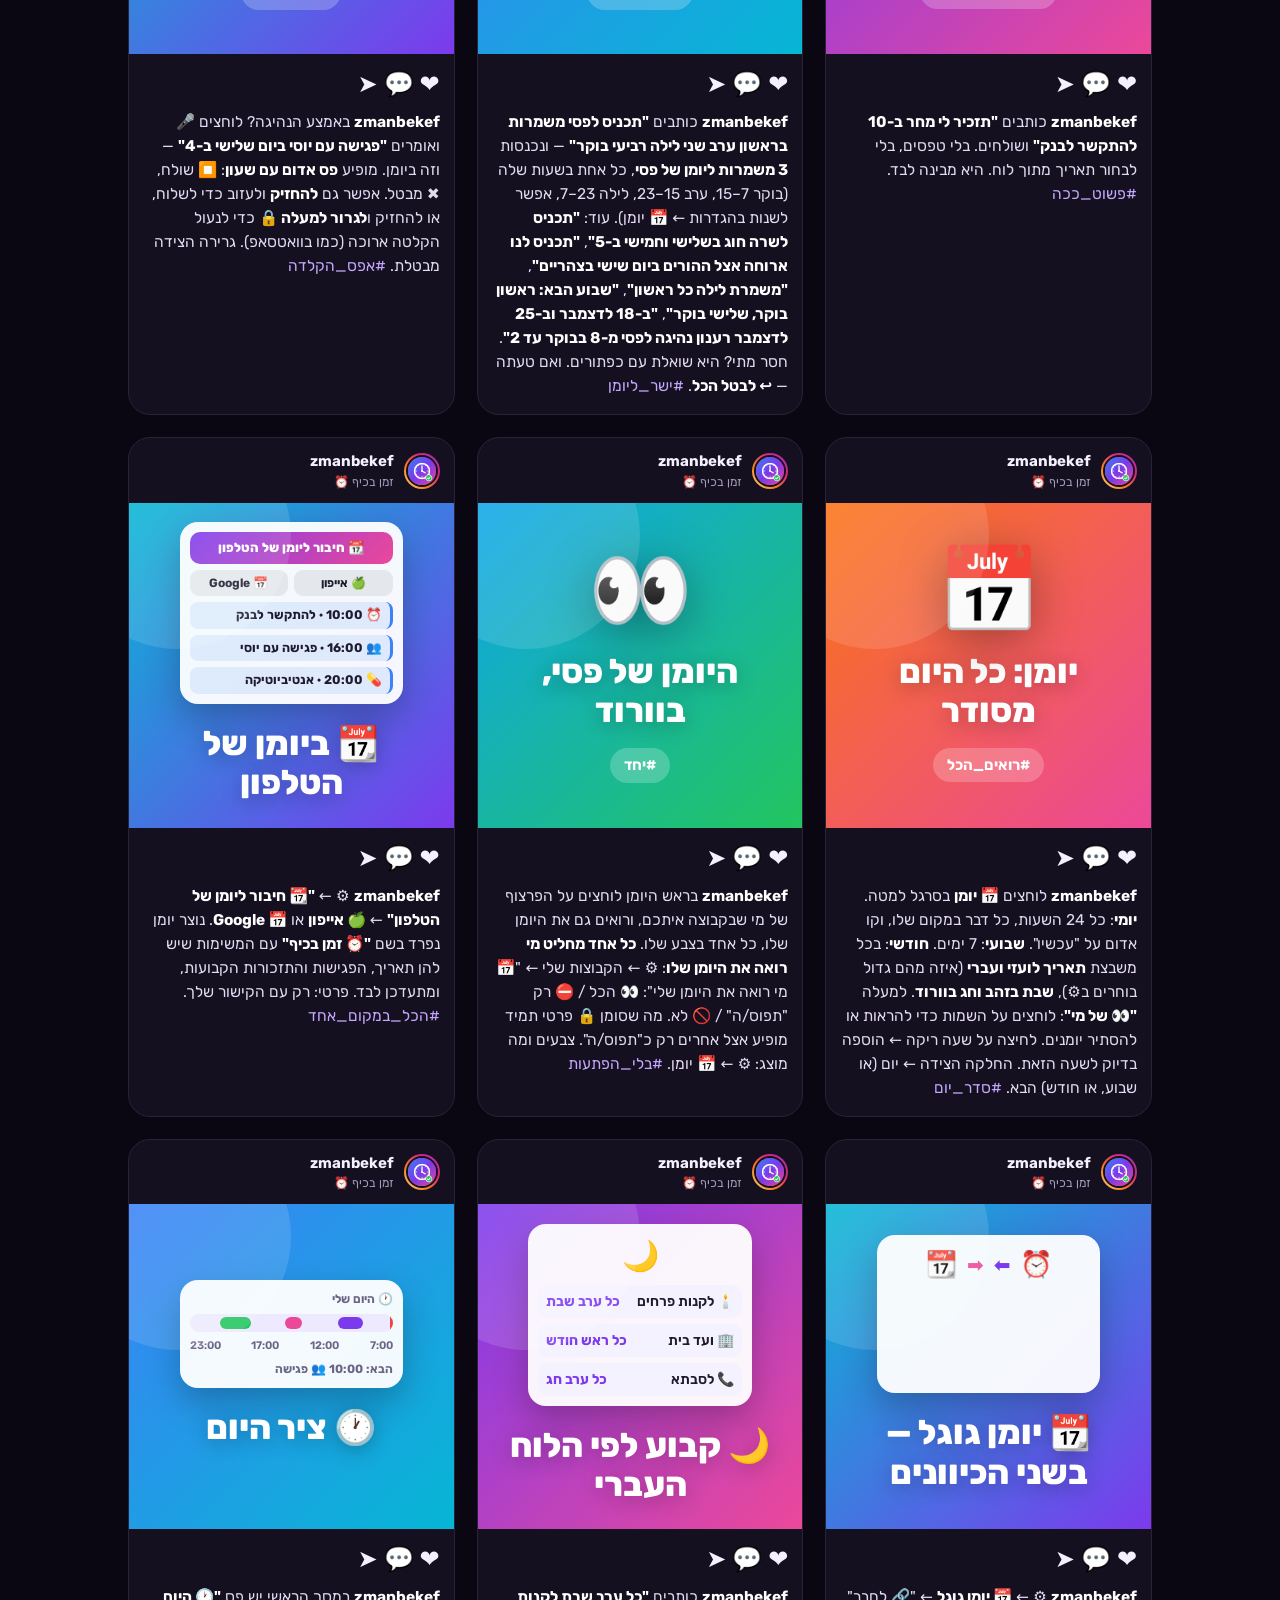
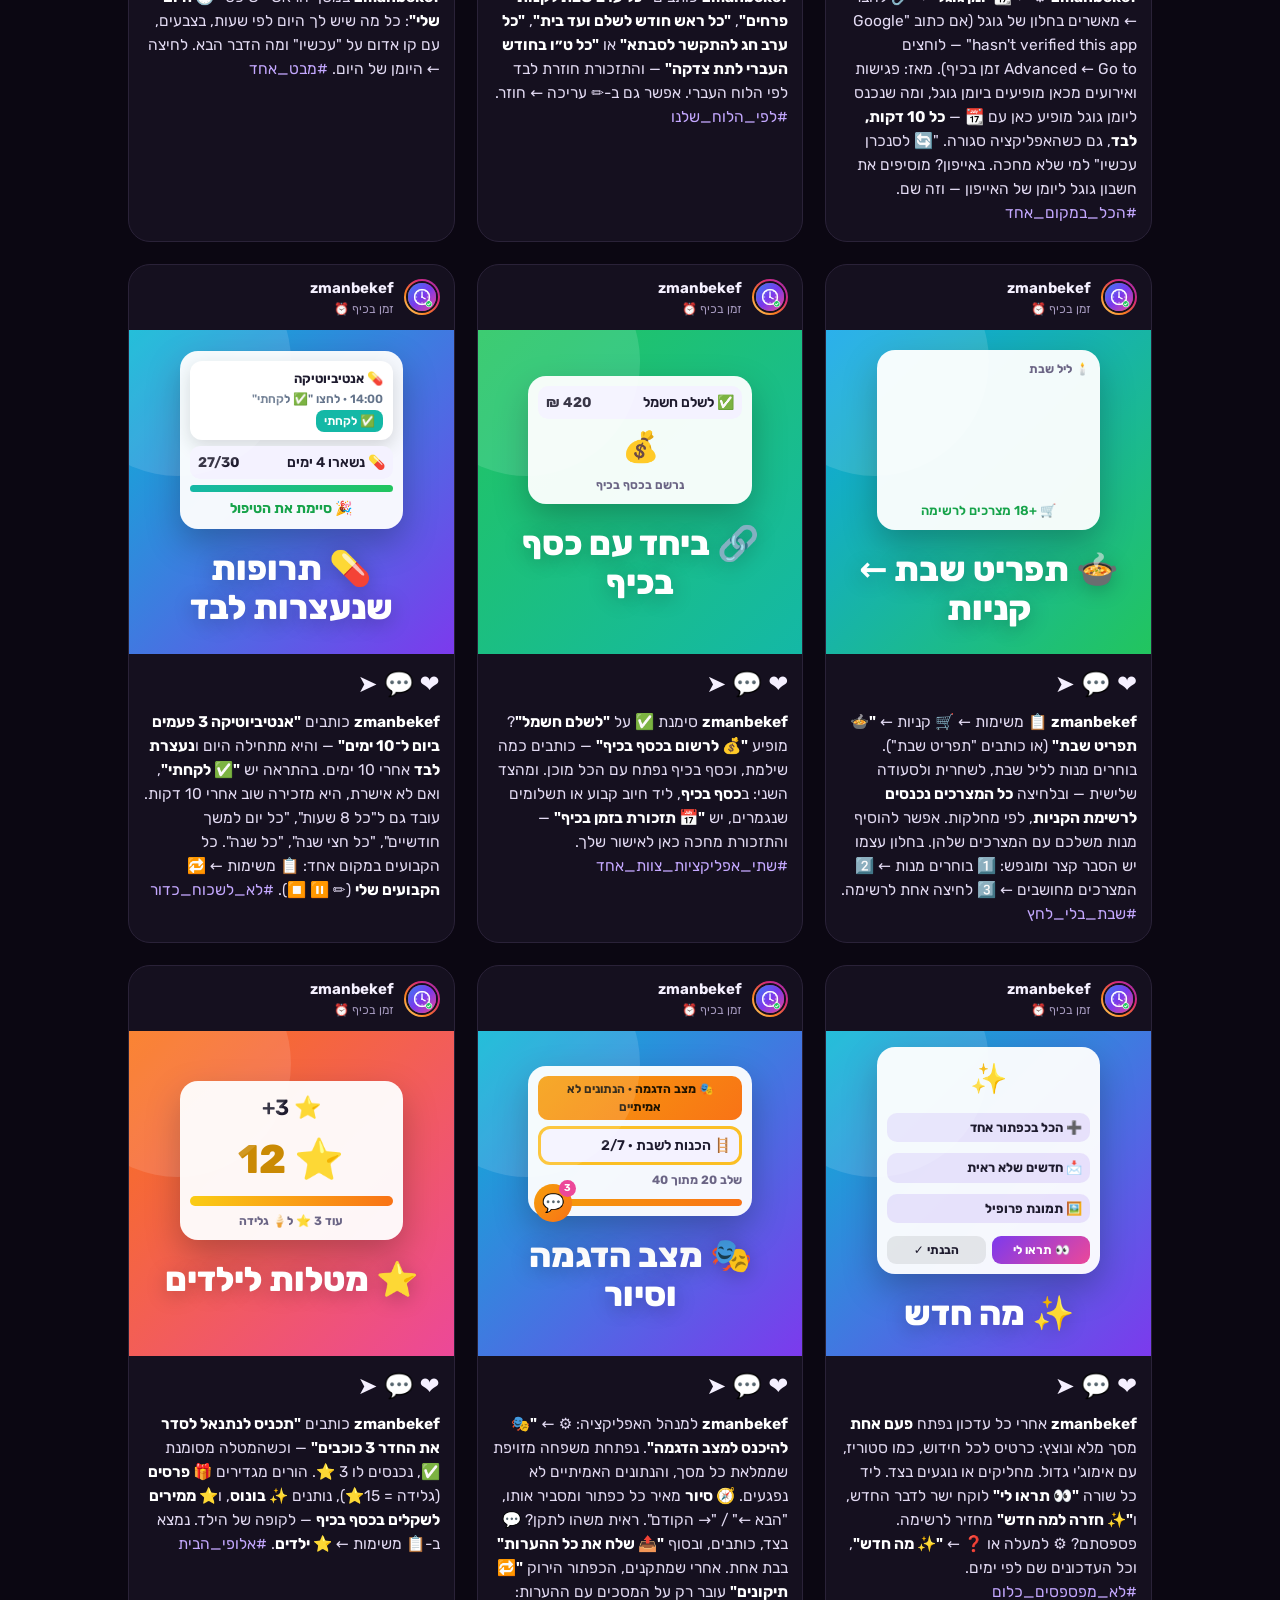
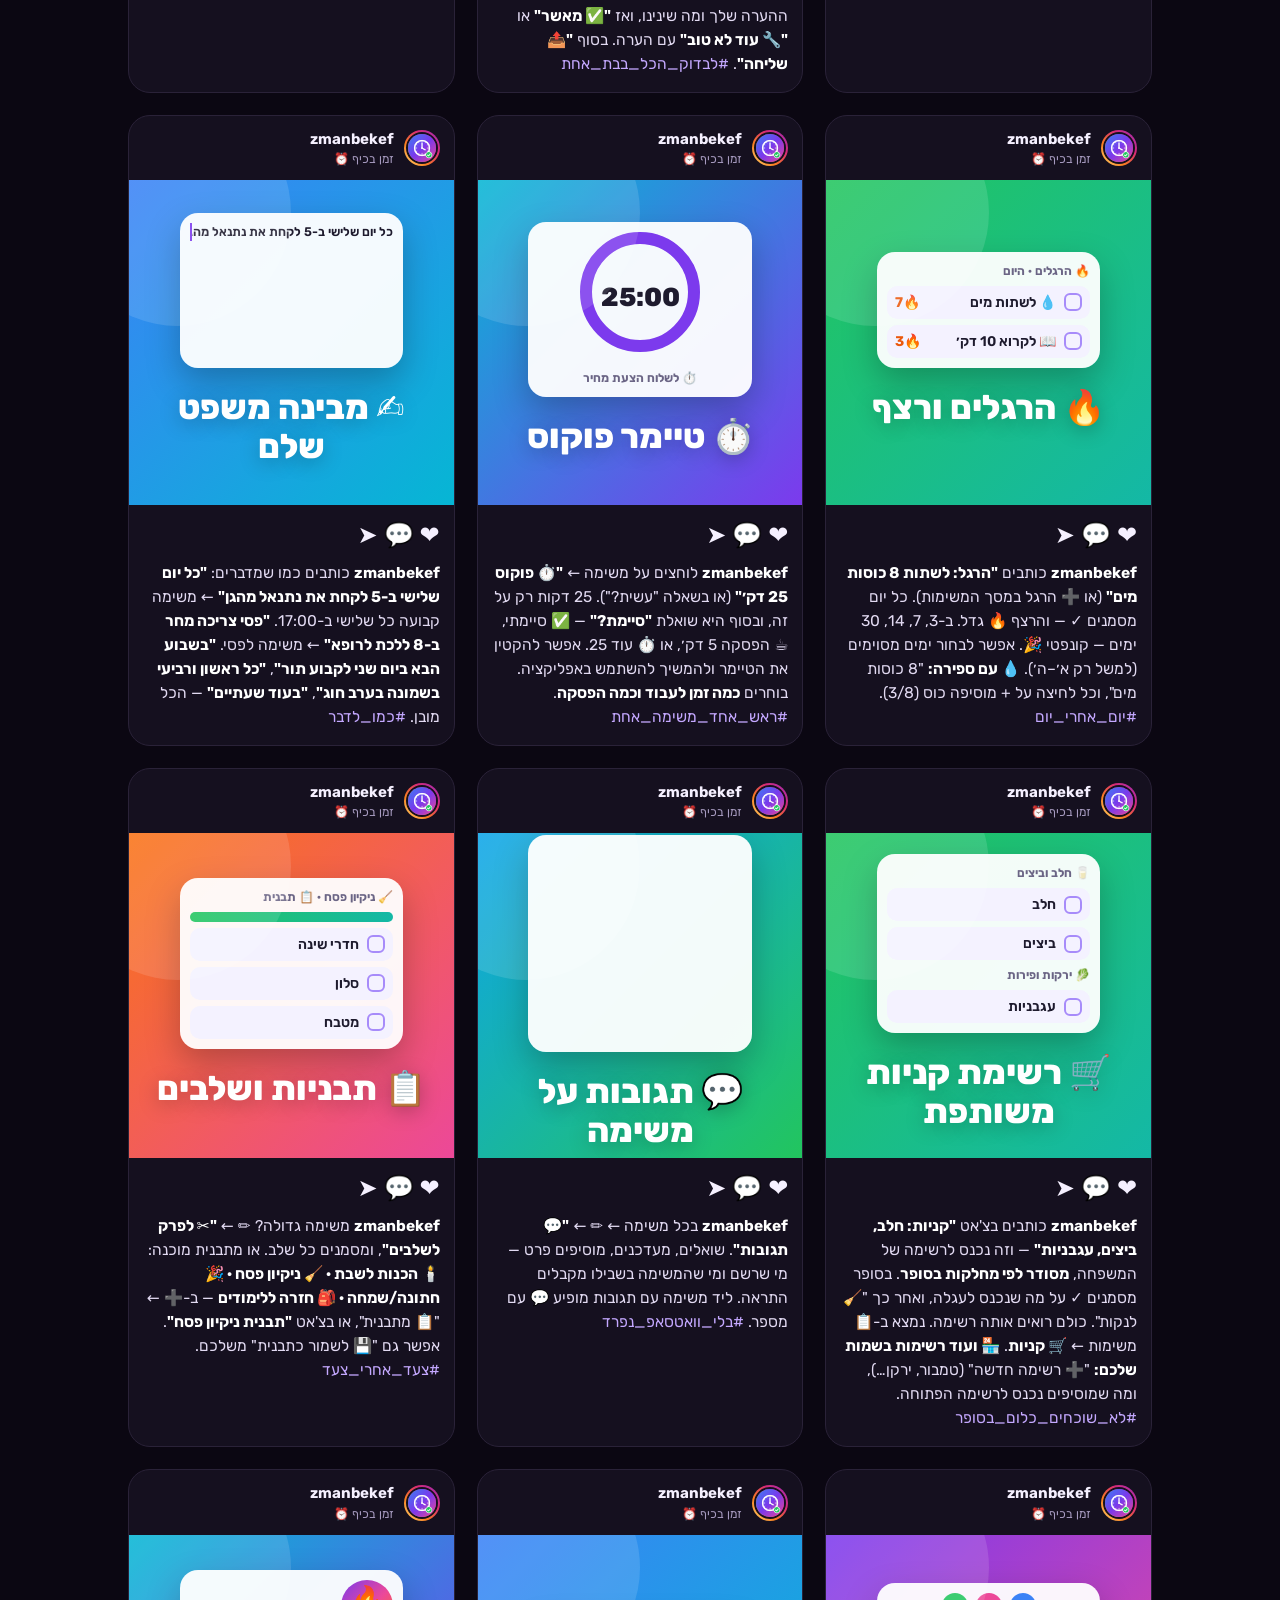
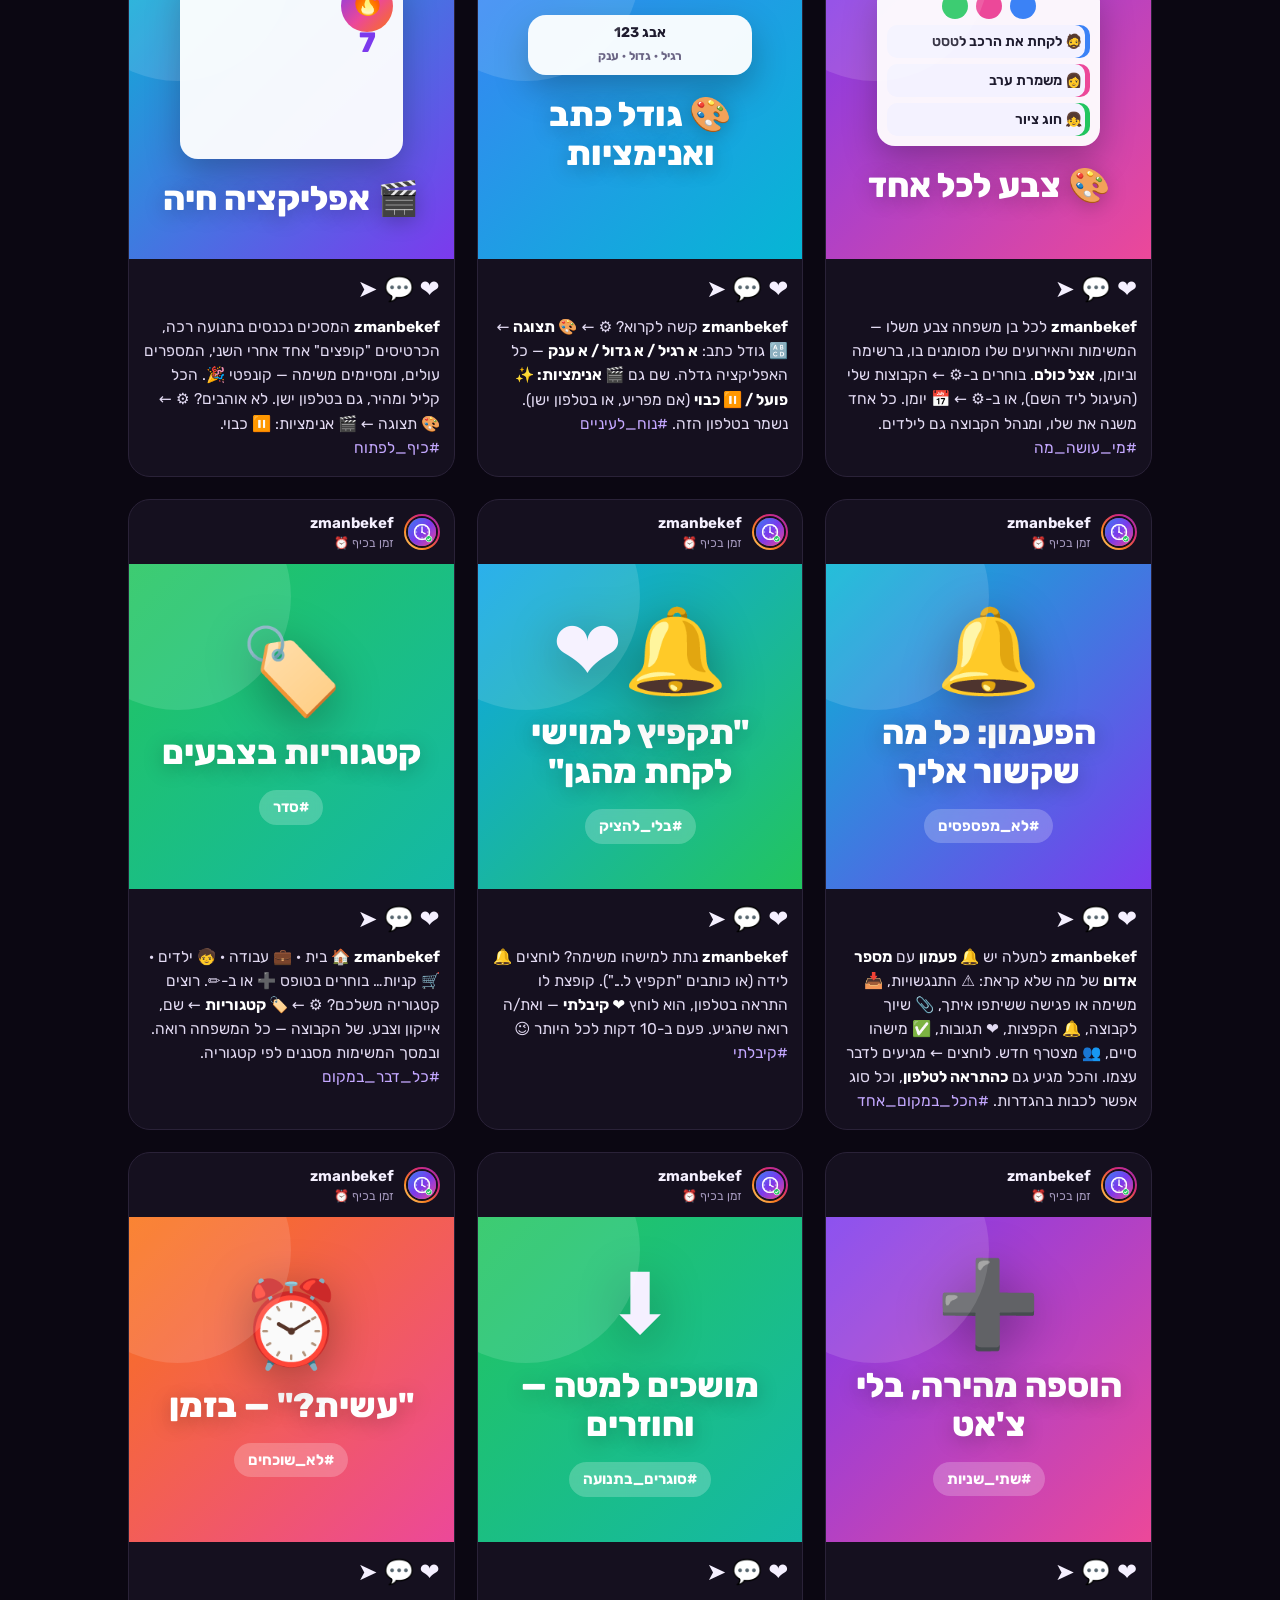
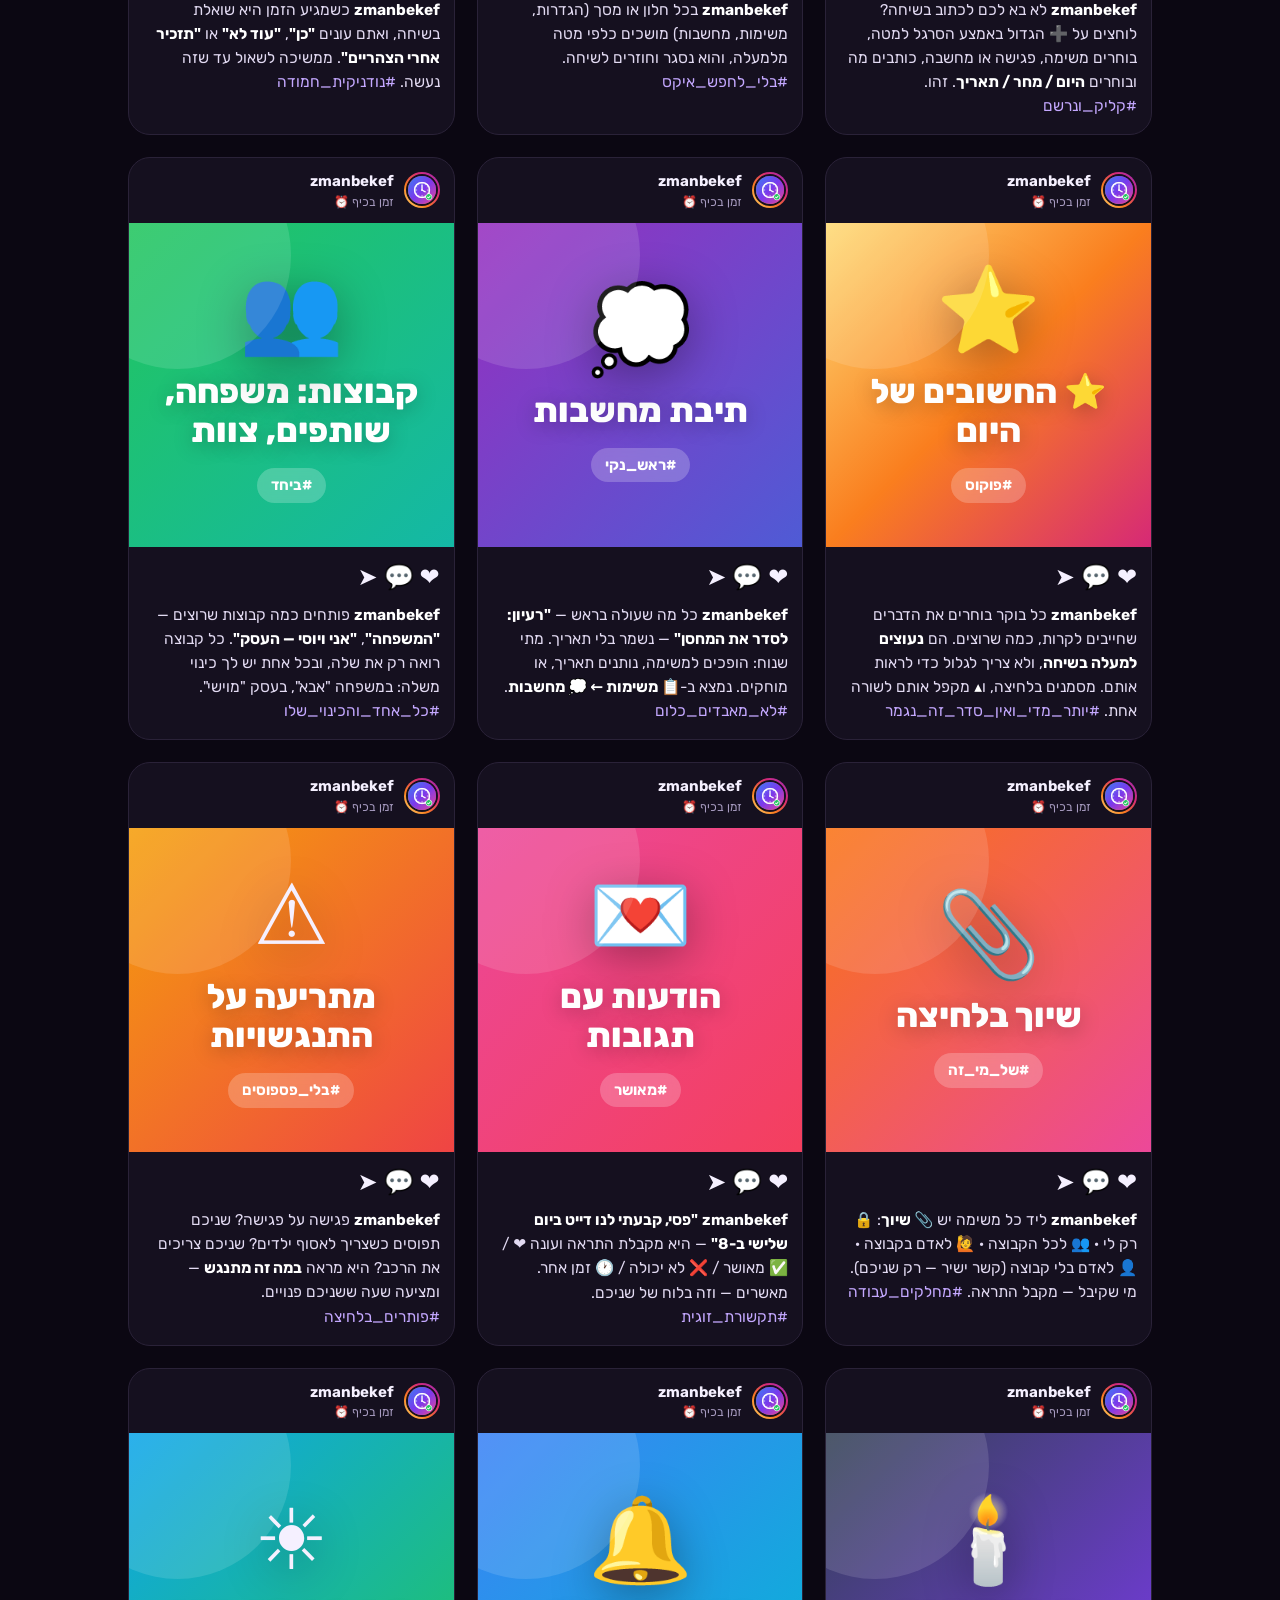
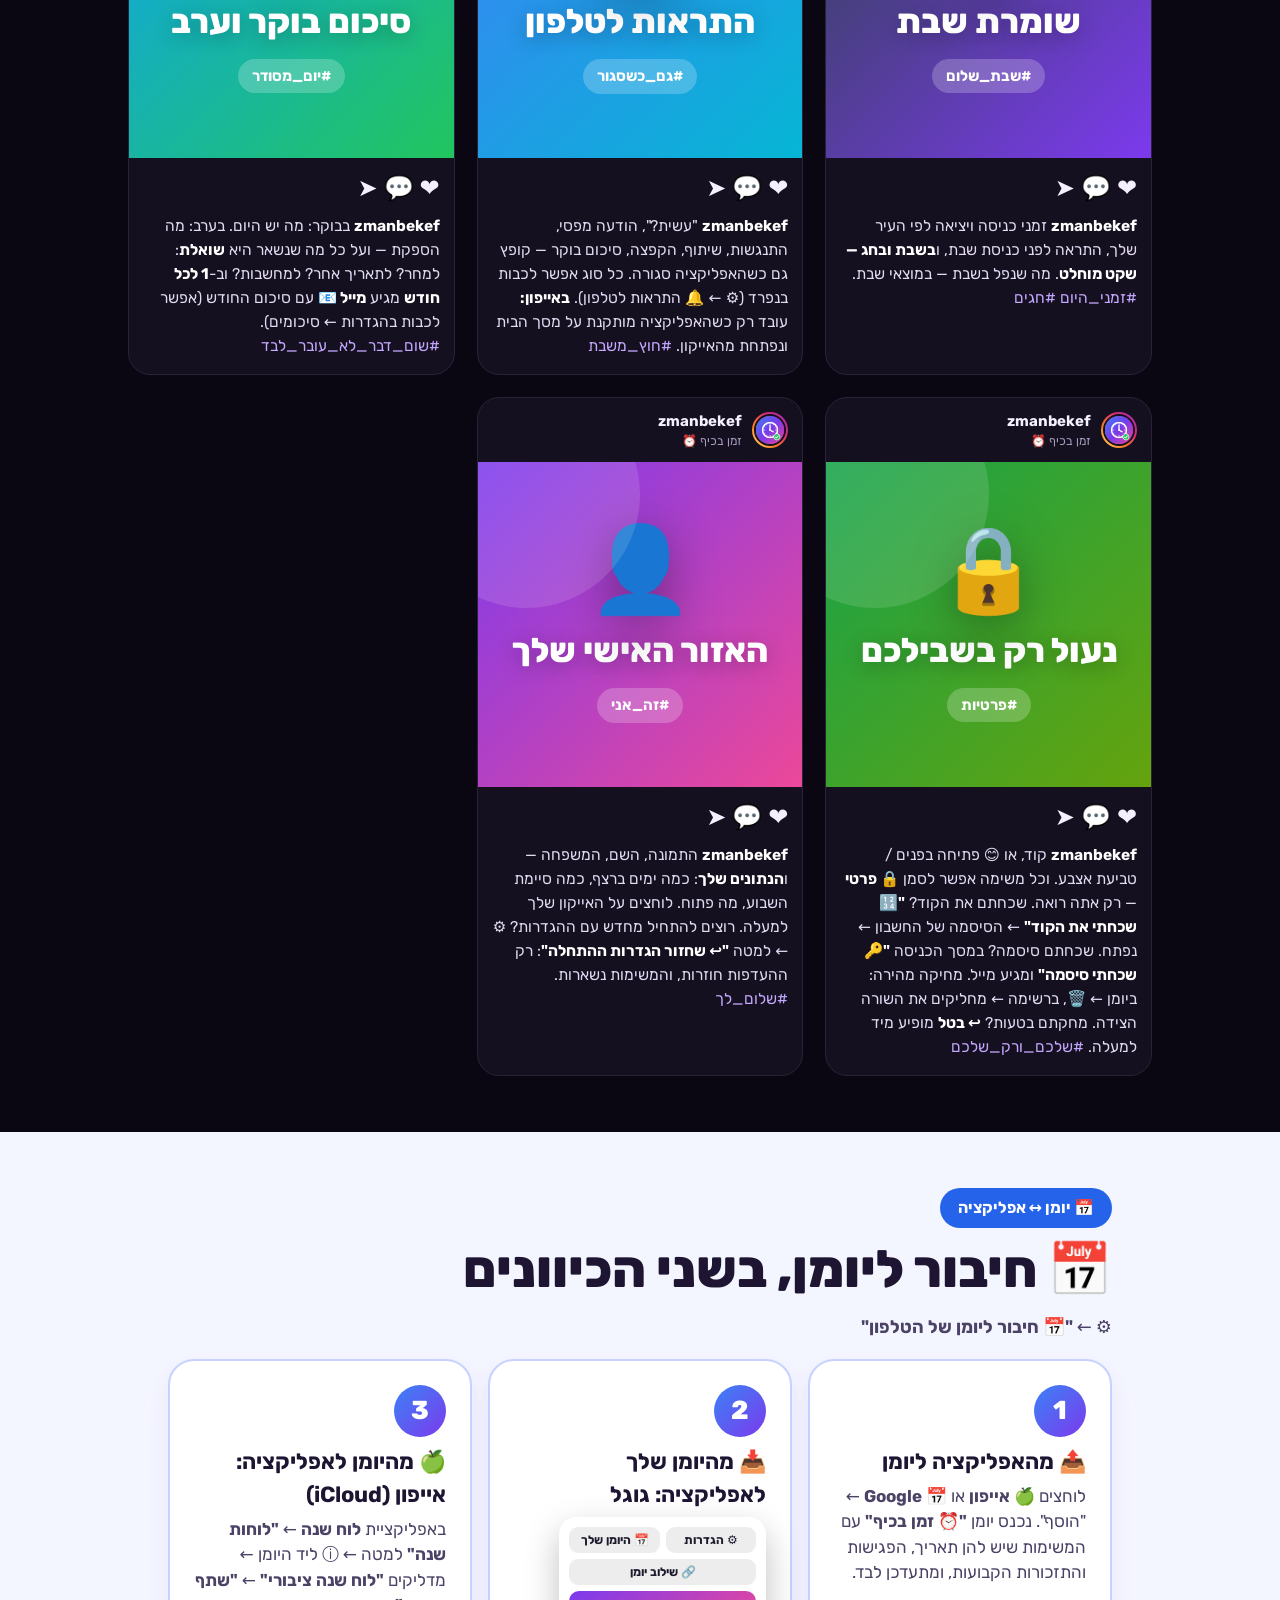
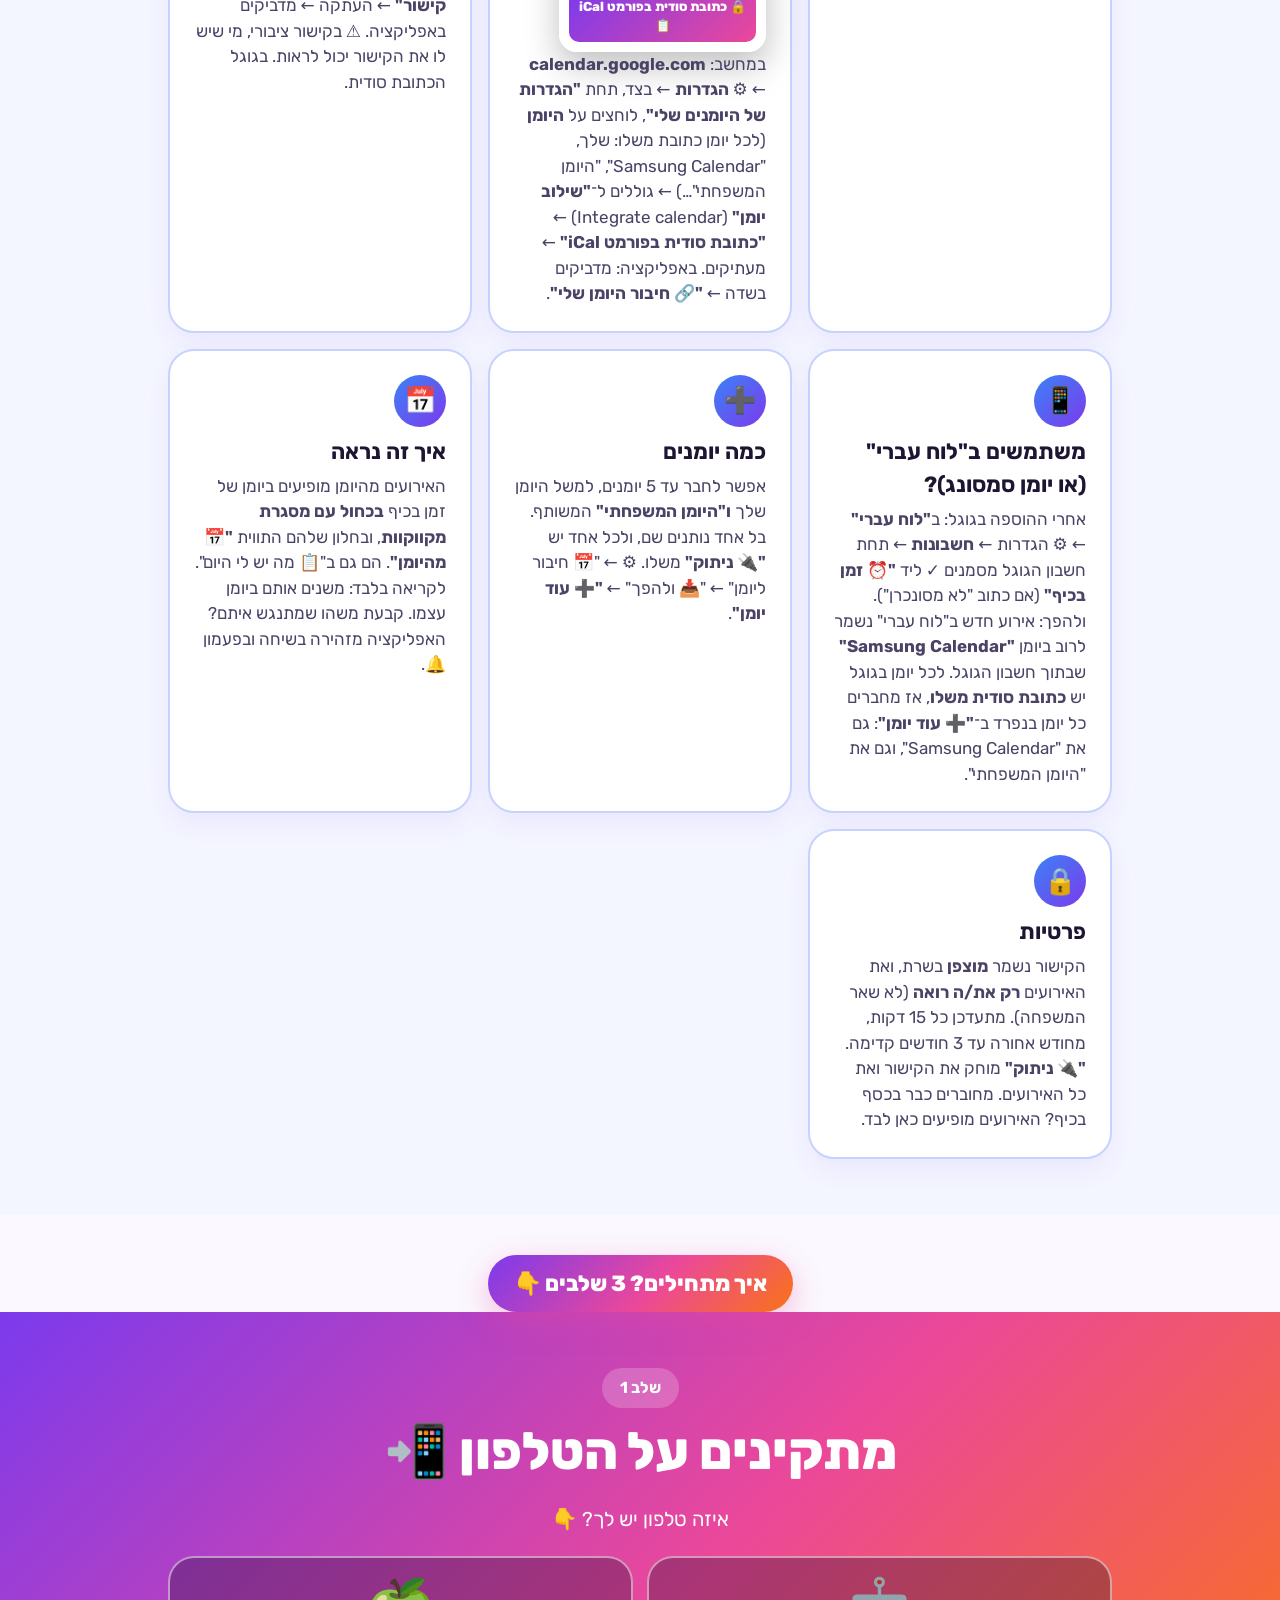
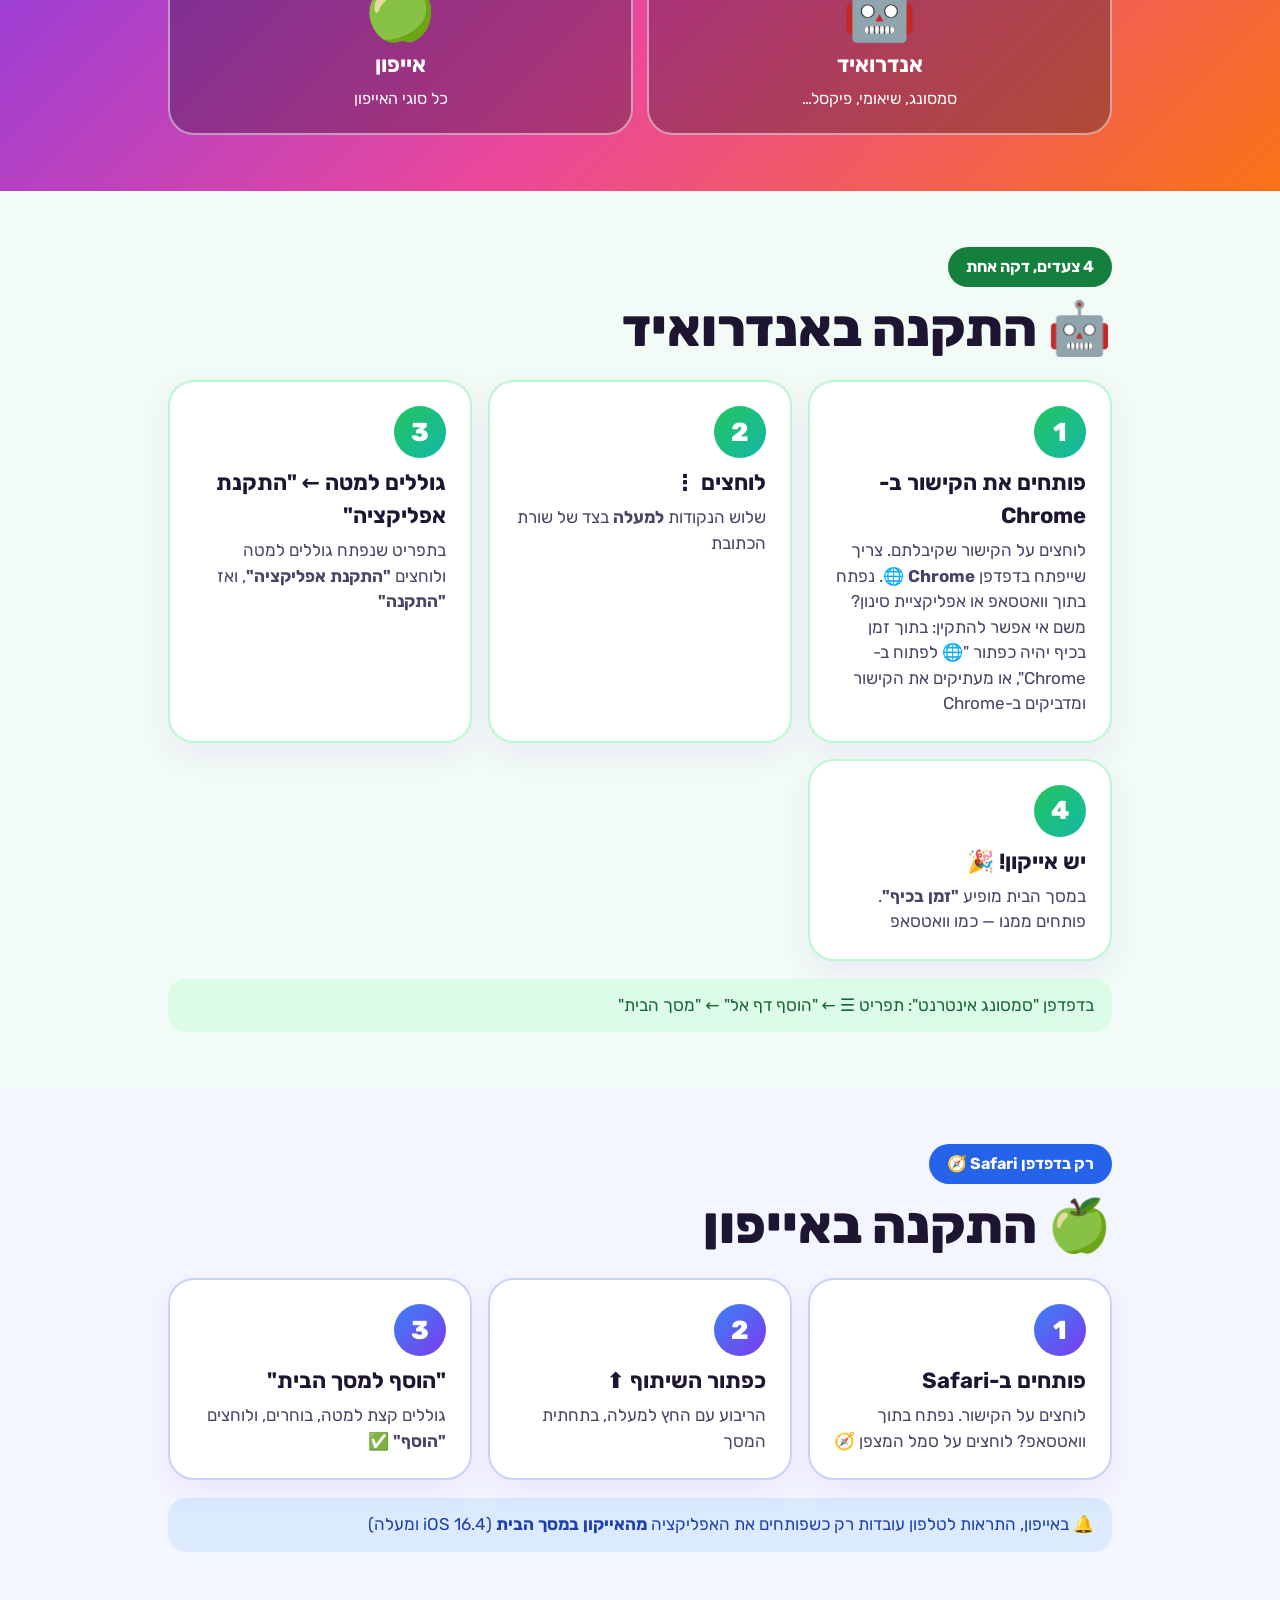
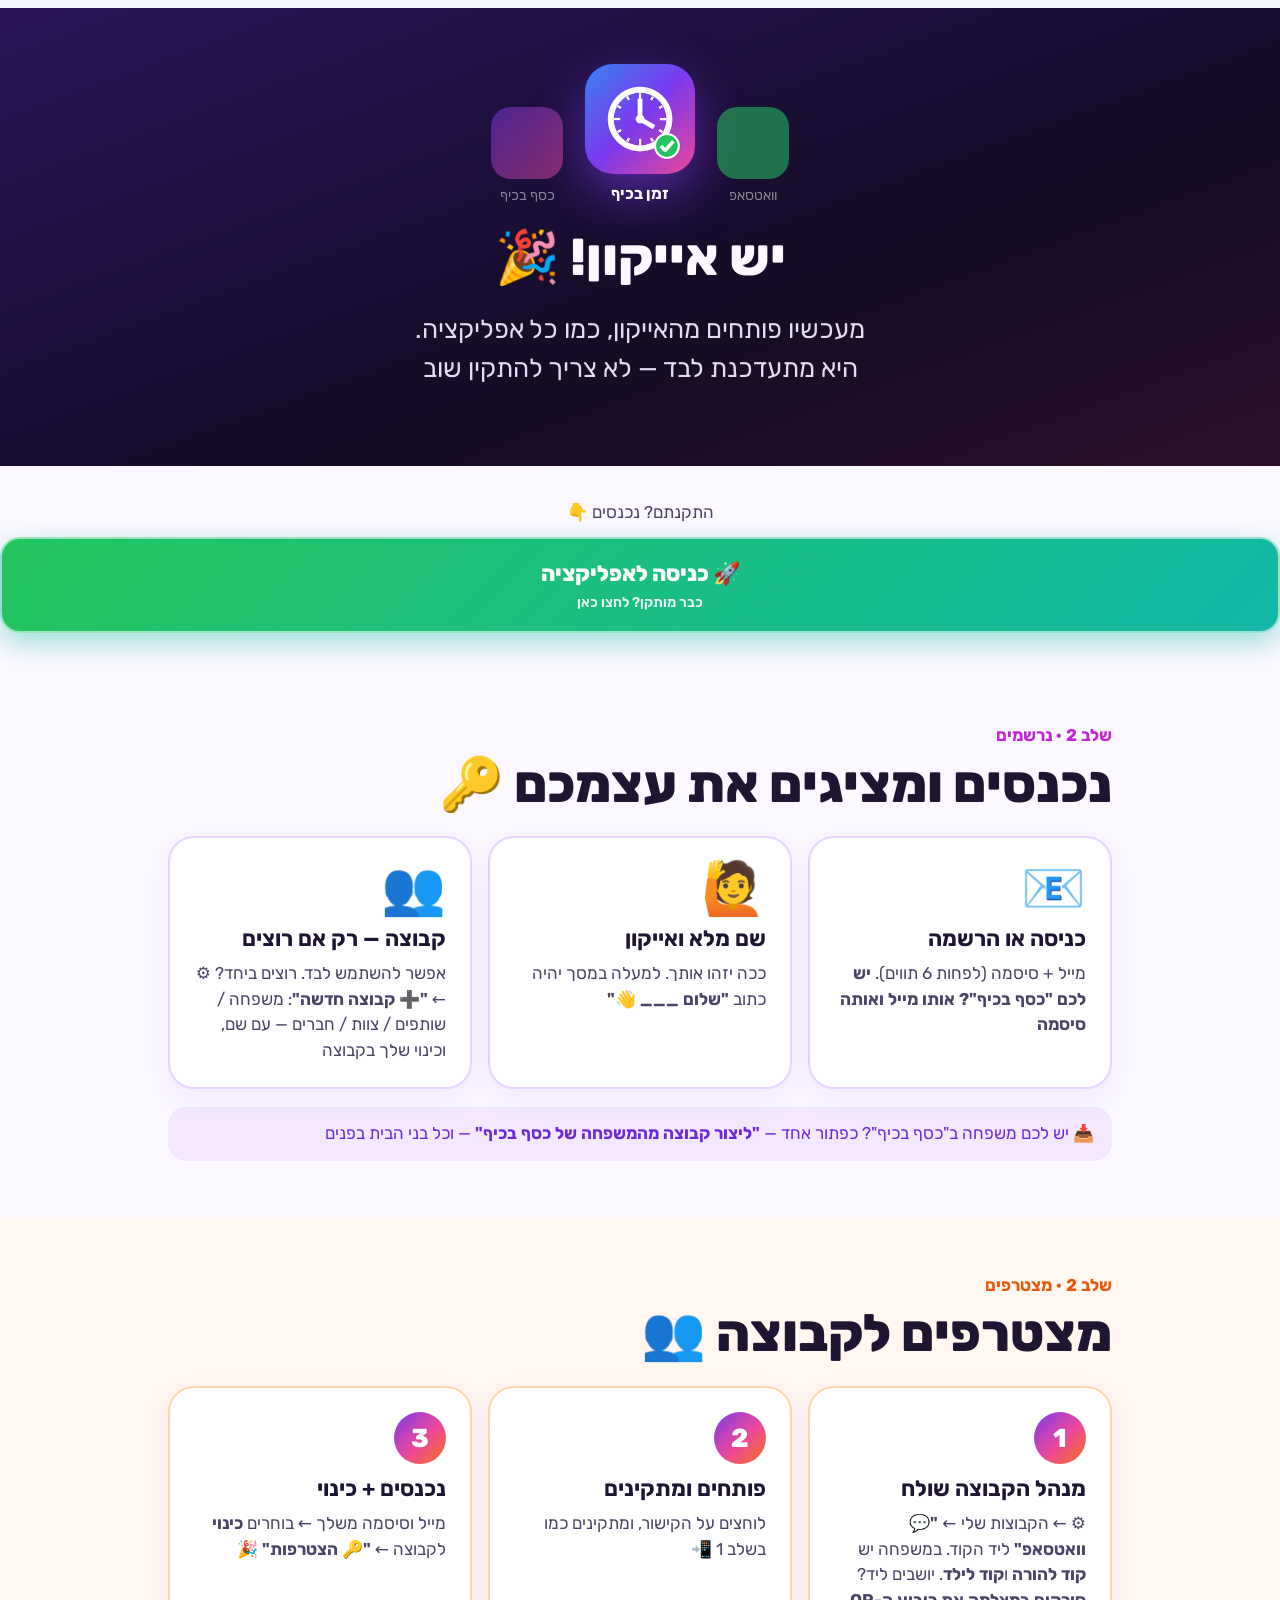
==== commit f67557ab: "עדכון האפליקציה" ====
--- a/guide/index.html
+++ b/guide/index.html
@@ -485,7 +485,7 @@
     <span class="pill" style="background:#15803D;color:#fff">4 צעדים, דקה אחת</span>
     <h2 style="margin-top:12px">🤖 התקנה באנדרואיד</h2>
     <div class="cards">
-      <div class="card"><div class="num">1</div><h3>פותחים את הקישור ב-Chrome</h3><p>לוחצים על הקישור שקיבלתם. צריך שייפתח בדפדפן <b>Chrome</b> 🌐</p></div>
+      <div class="card"><div class="num">1</div><h3>פותחים את הקישור ב-Chrome</h3><p>לוחצים על הקישור שקיבלתם. צריך שייפתח בדפדפן <b>Chrome</b> 🌐. נפתח בתוך וואטסאפ או אפליקציית סינון? משם אי אפשר להתקין: בתוך זמן בכיף יהיה כפתור "🌐 לפתוח ב-Chrome", או מעתיקים את הקישור ומדביקים ב-Chrome</p></div>
       <div class="card"><div class="num">2</div><h3>לוחצים ⋮</h3><p>שלוש הנקודות <b>למעלה</b> בצד של שורת הכתובת</p></div>
       <div class="card"><div class="num">3</div><h3>גוללים למטה ← "התקנת אפליקציה"</h3><p>בתפריט שנפתח גוללים למטה ולוחצים <b>"התקנת אפליקציה"</b>, ואז <b>"התקנה"</b></p></div>
       <div class="card"><div class="num">4</div><h3>יש אייקון! 🎉</h3><p>במסך הבית מופיע <b>"זמן בכיף"</b>. פותחים ממנו — כמו וואטסאפ</p></div>
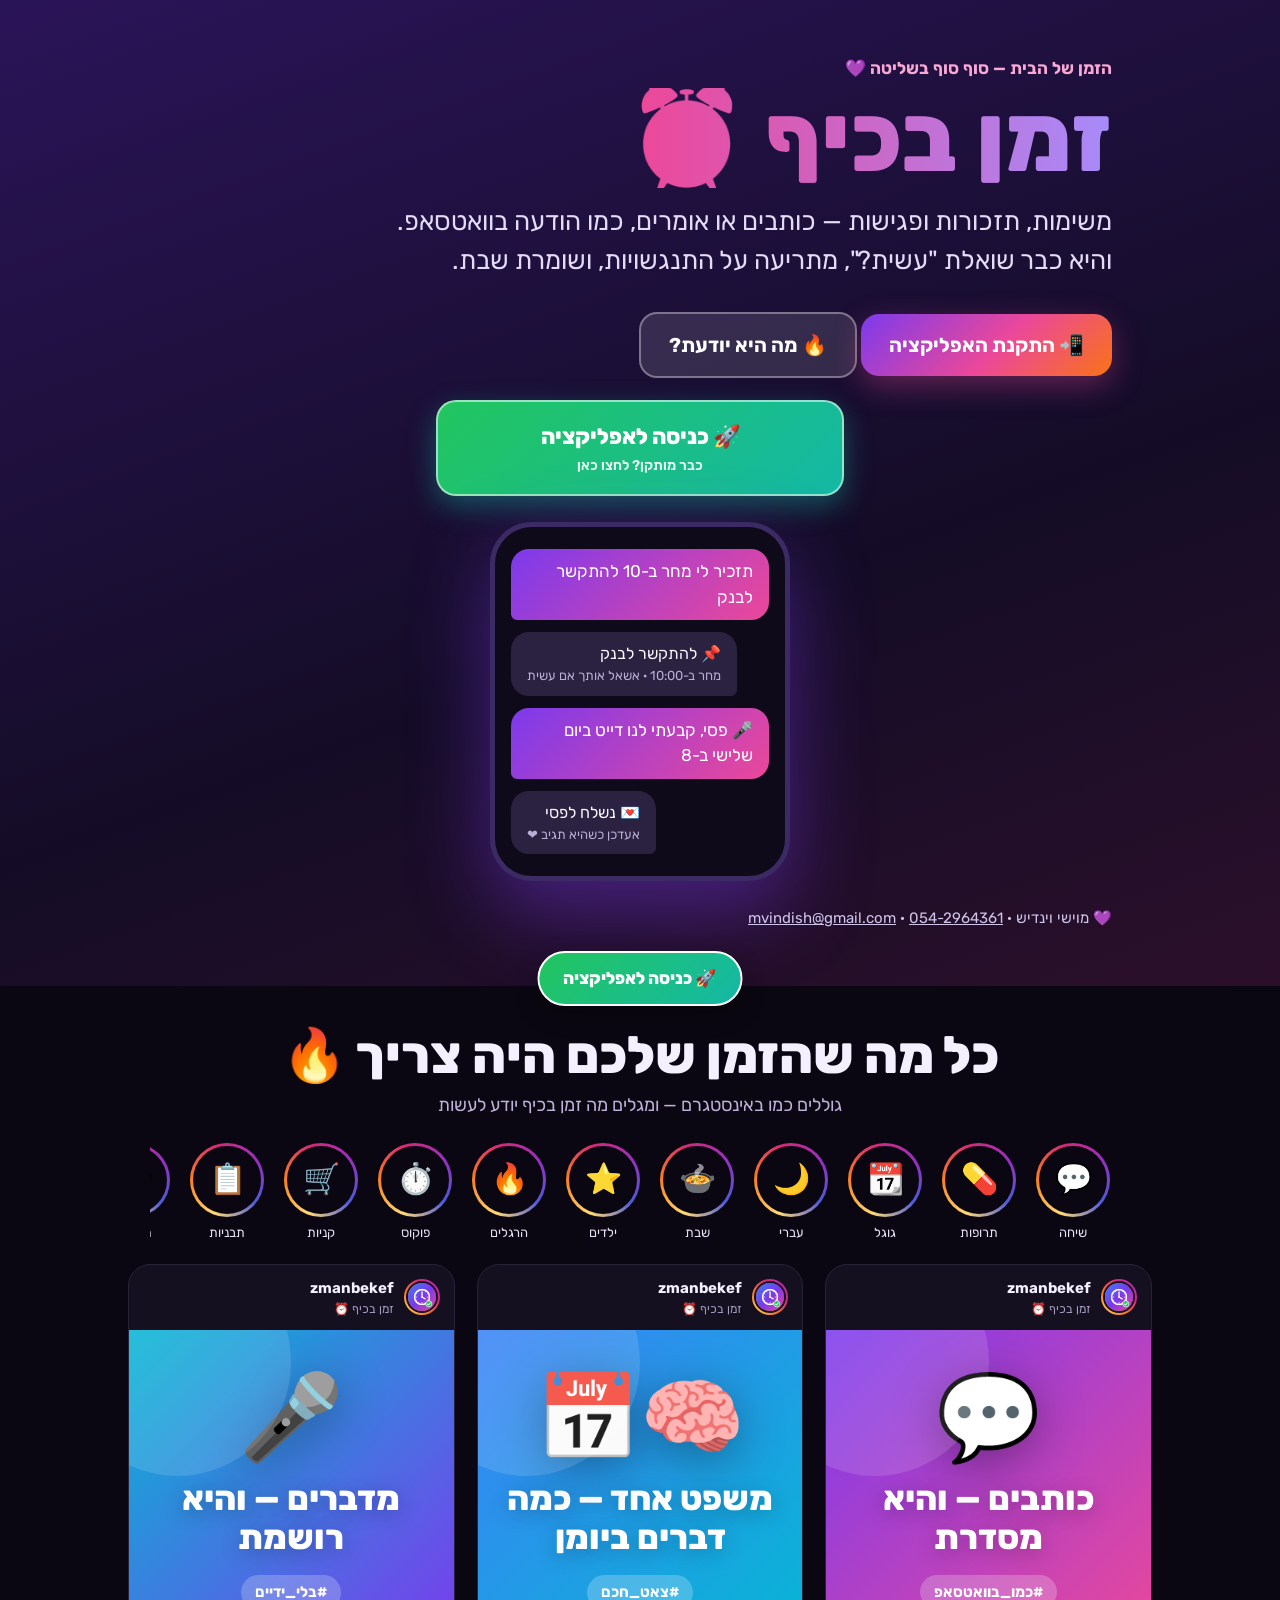
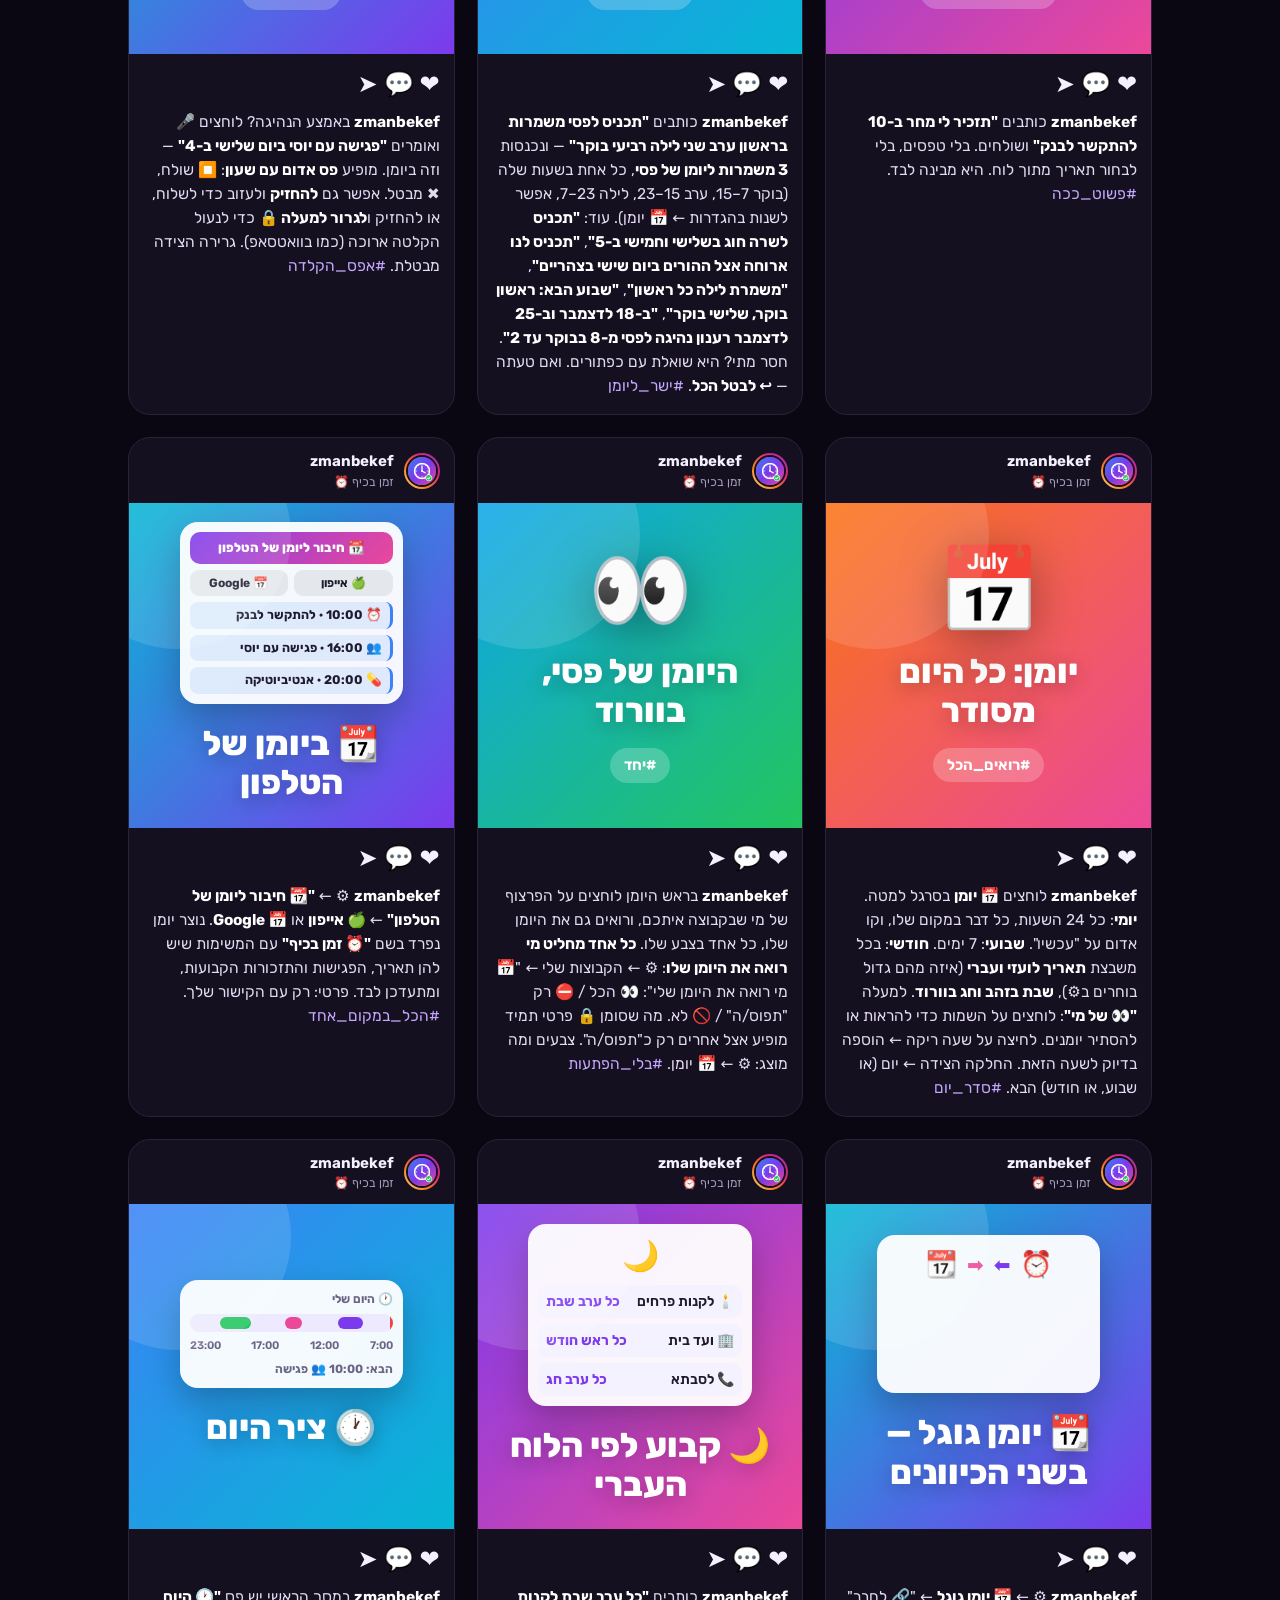
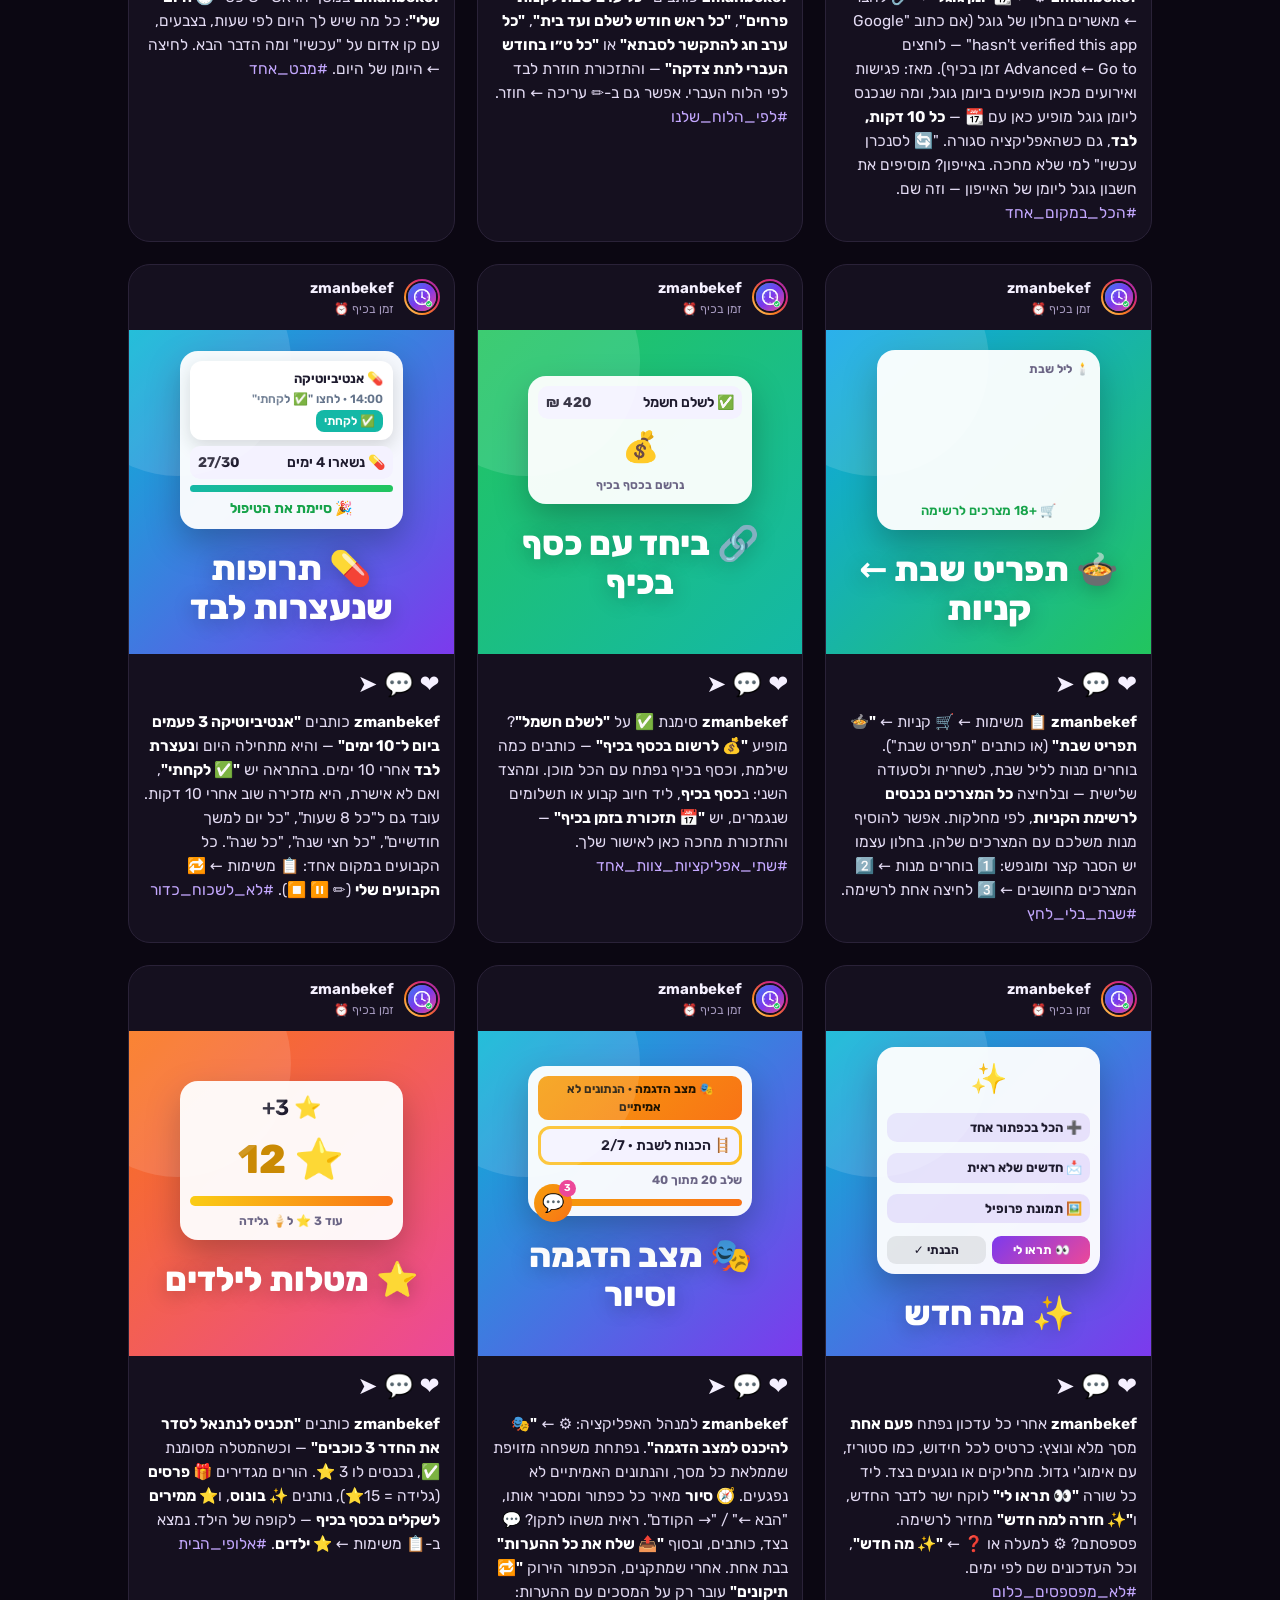
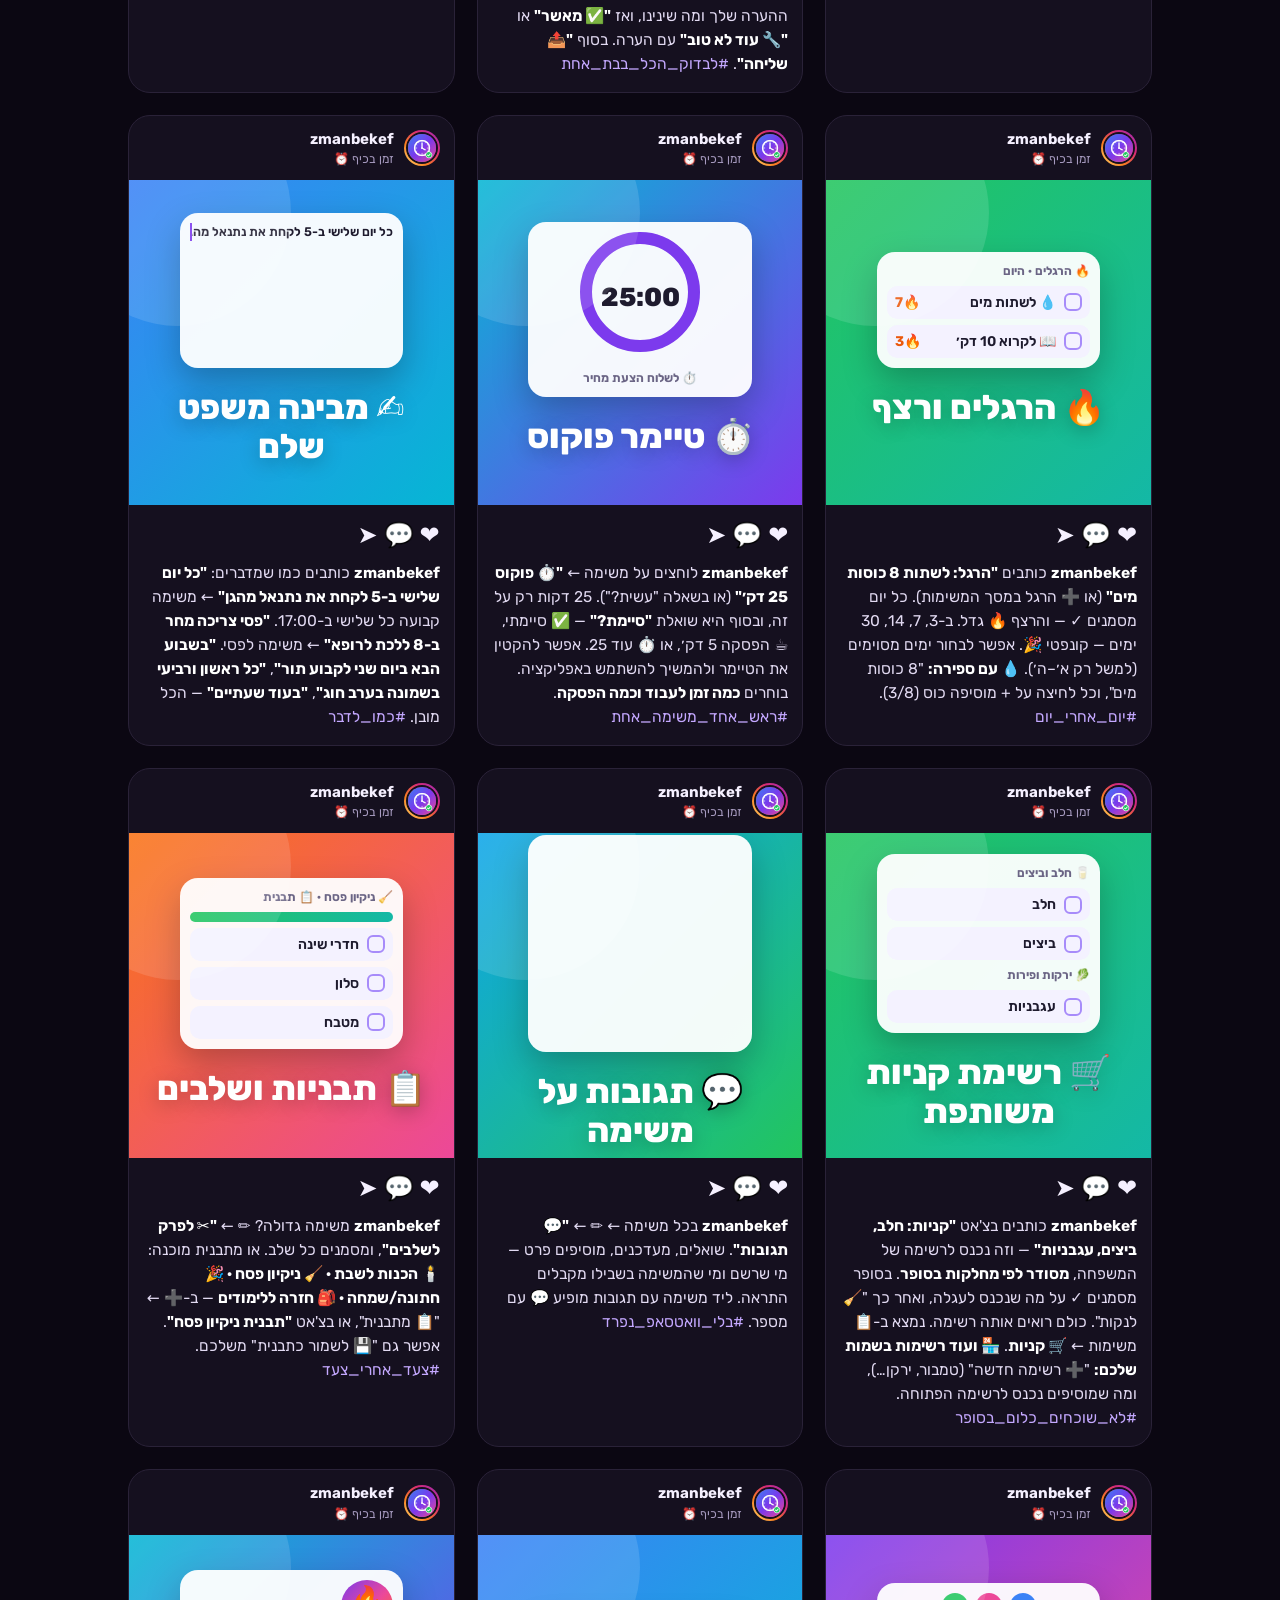
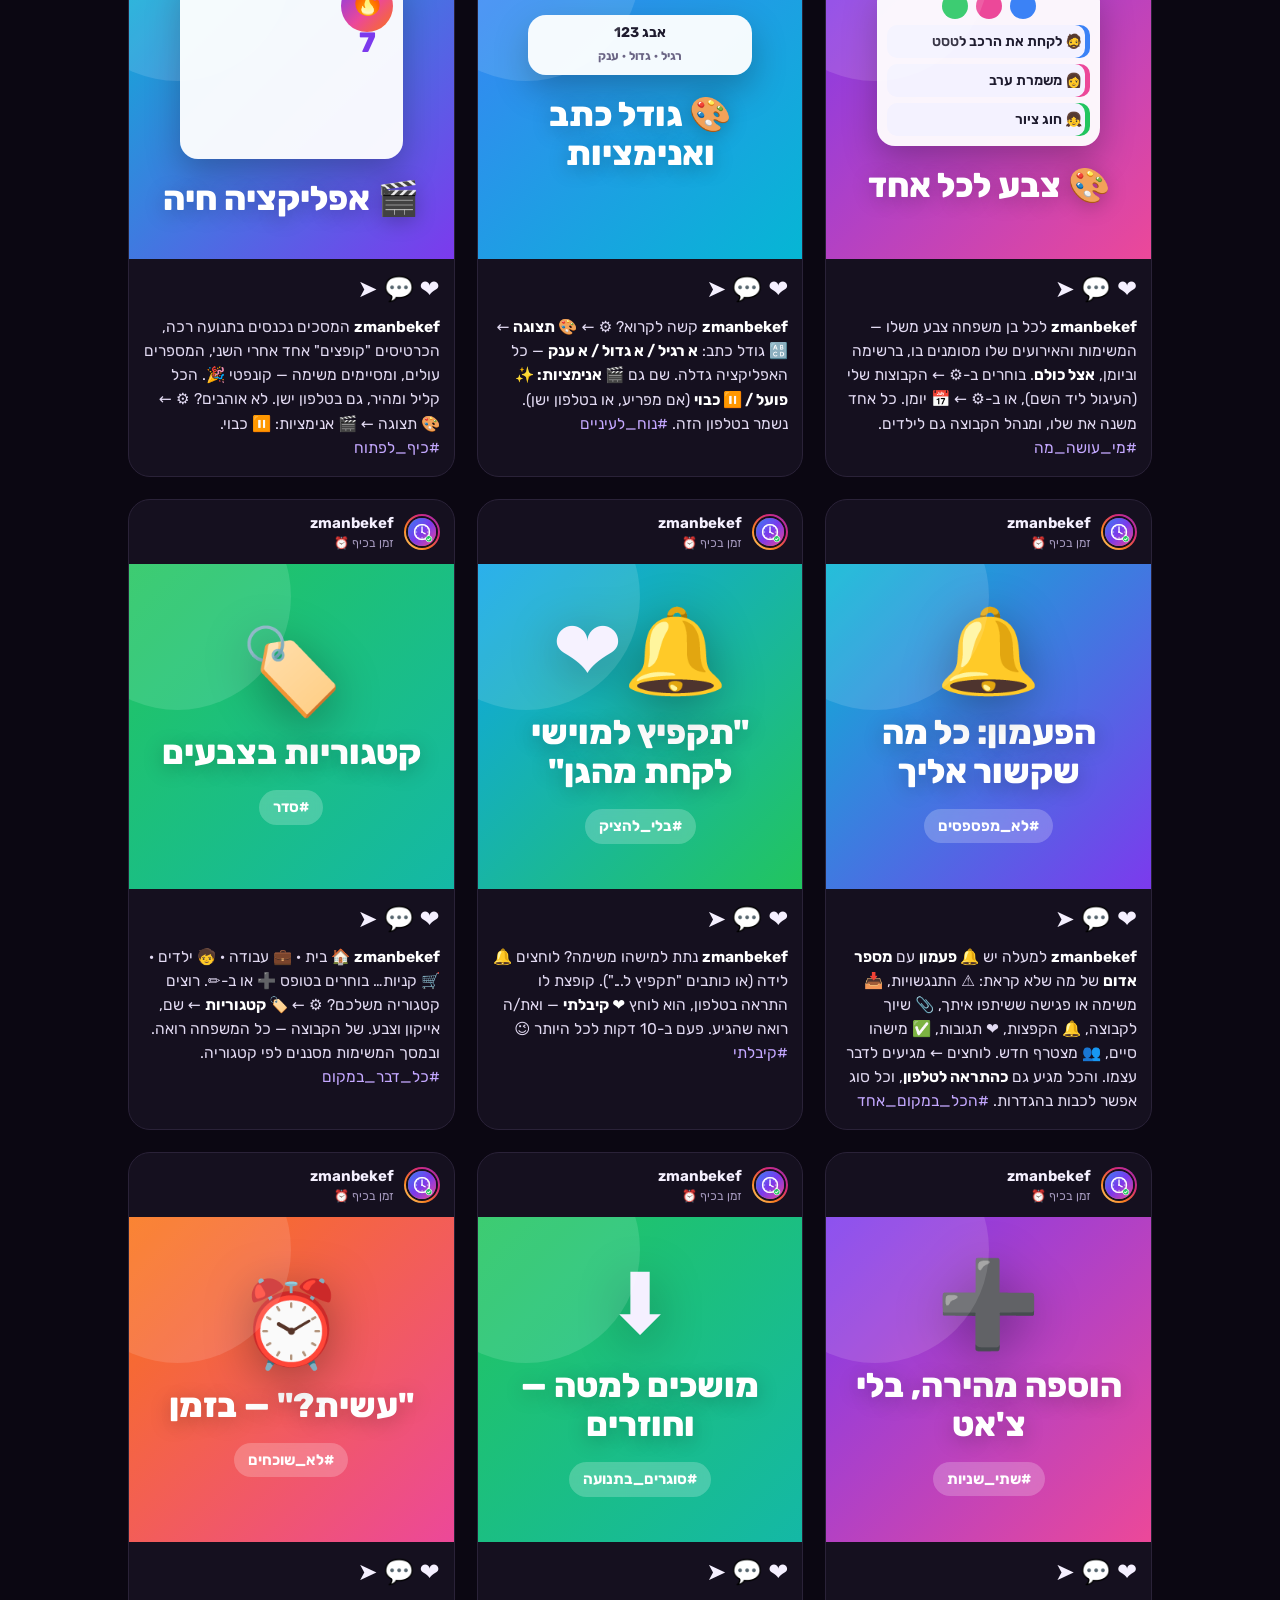
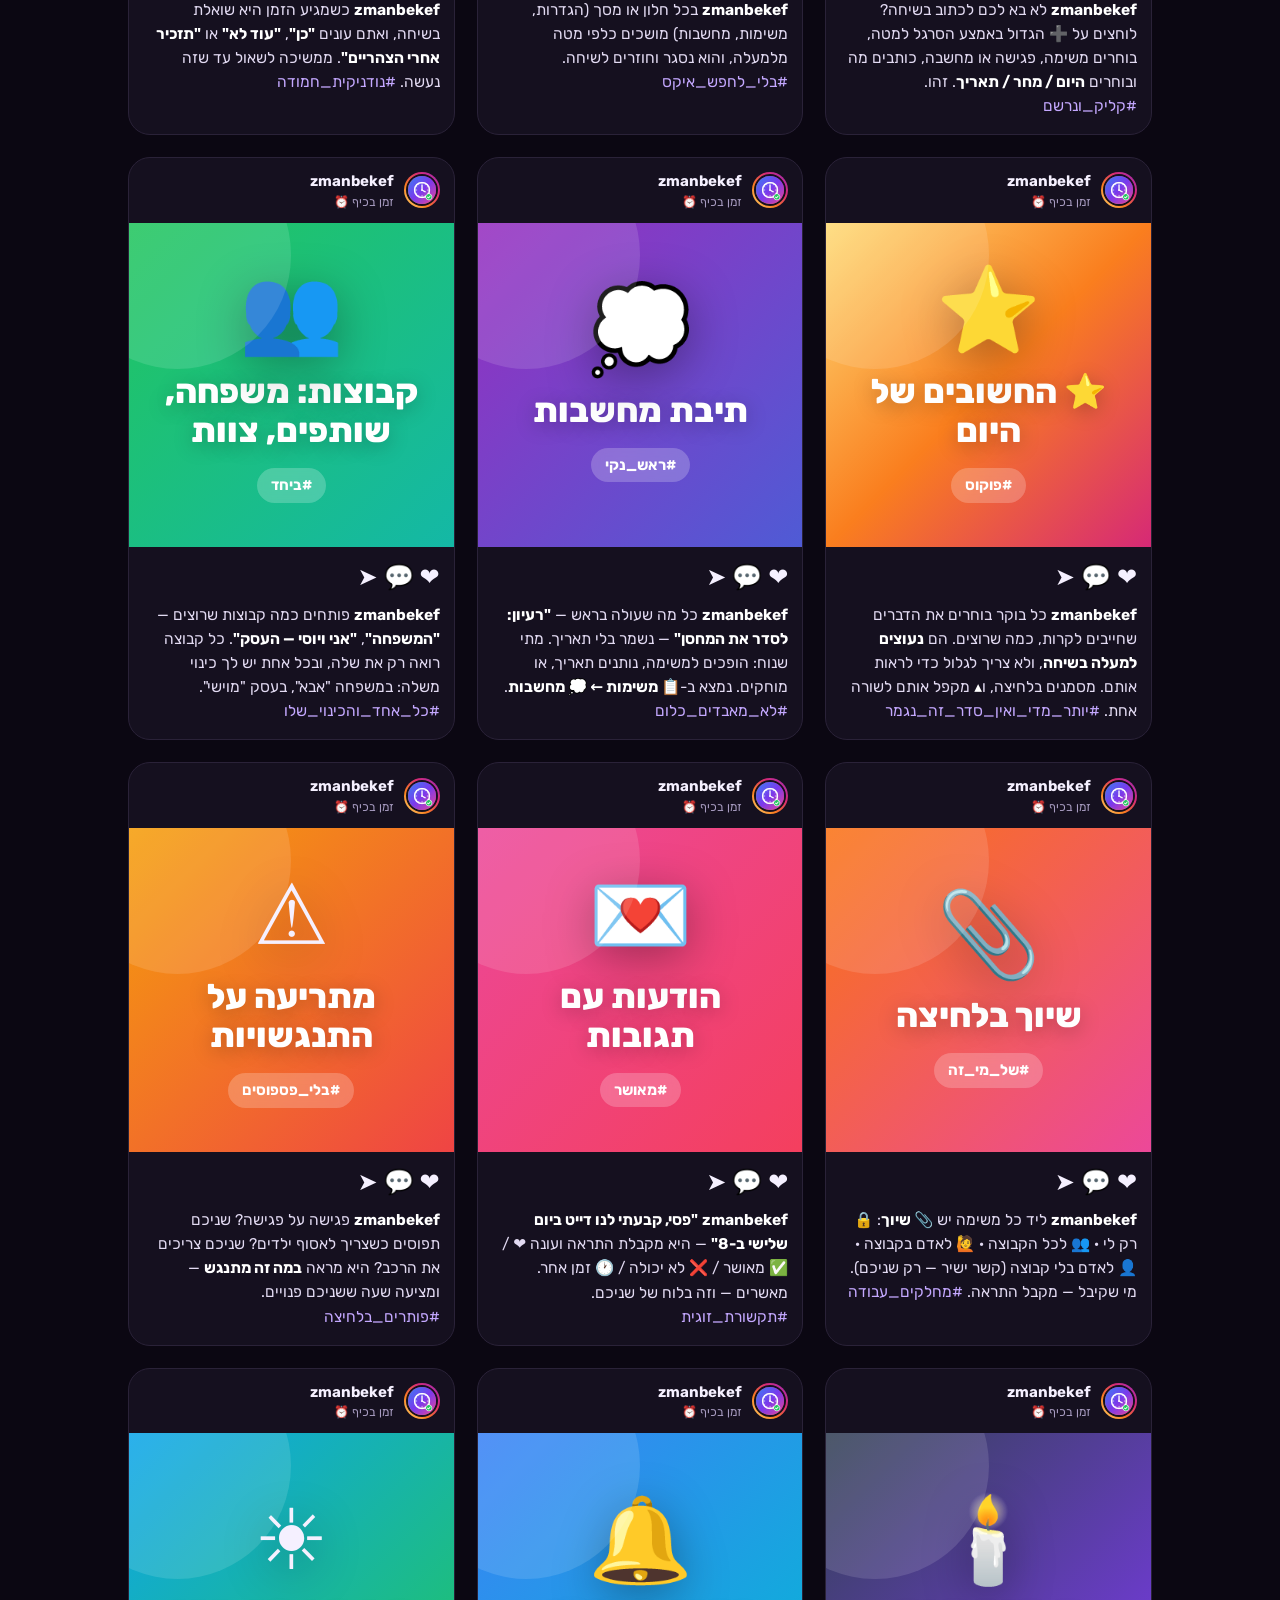
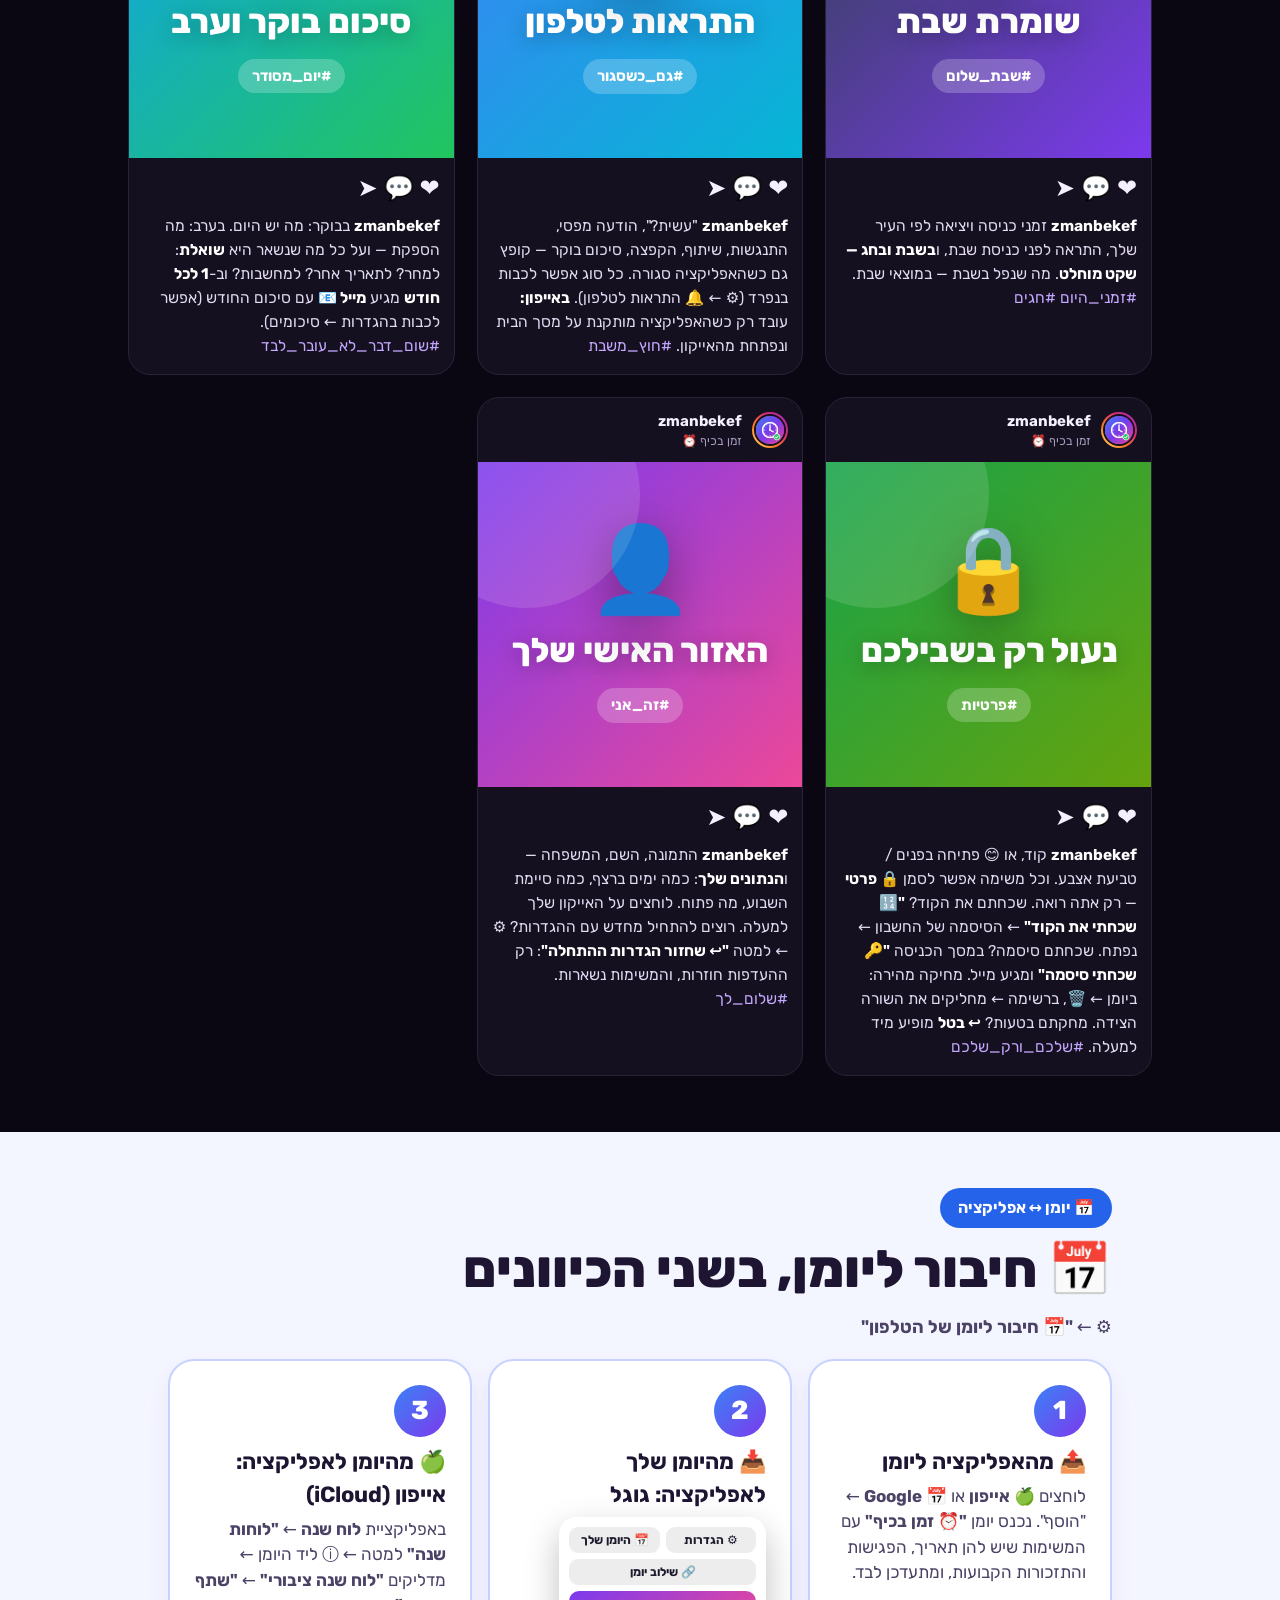
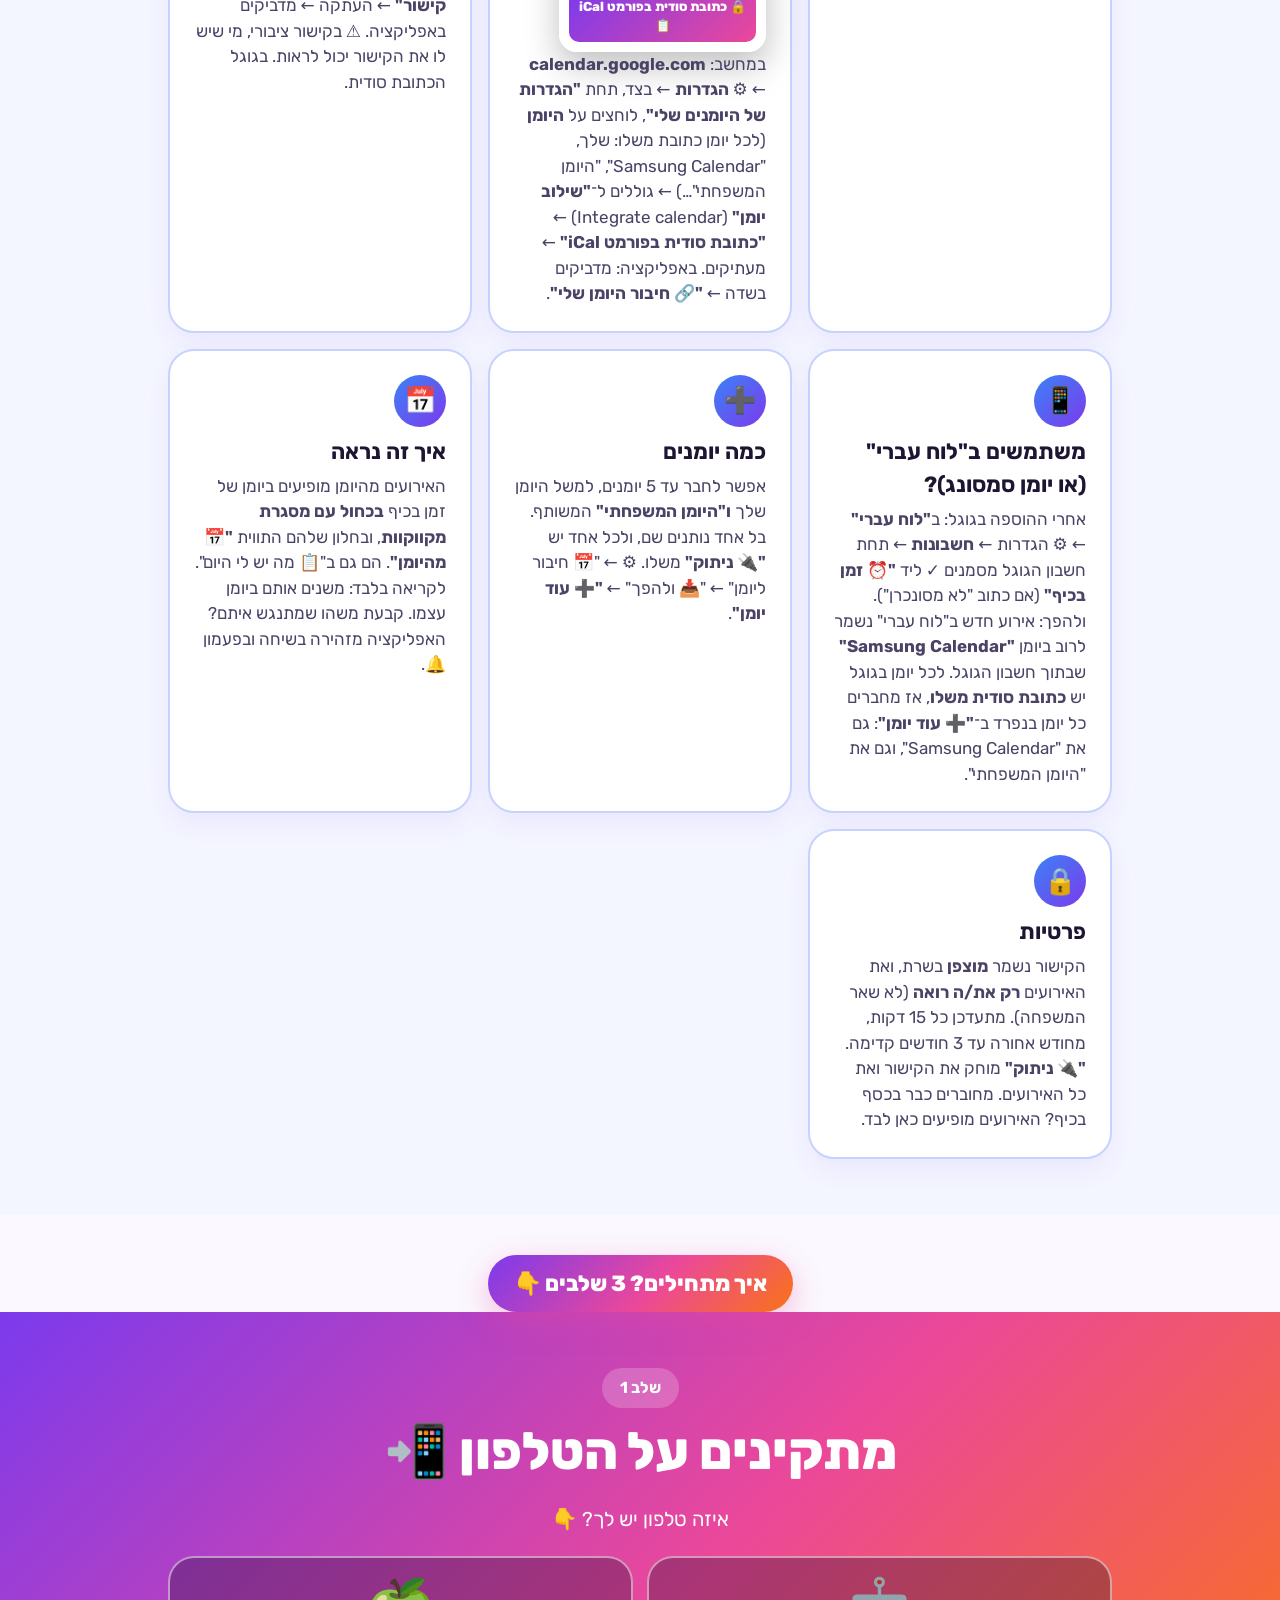
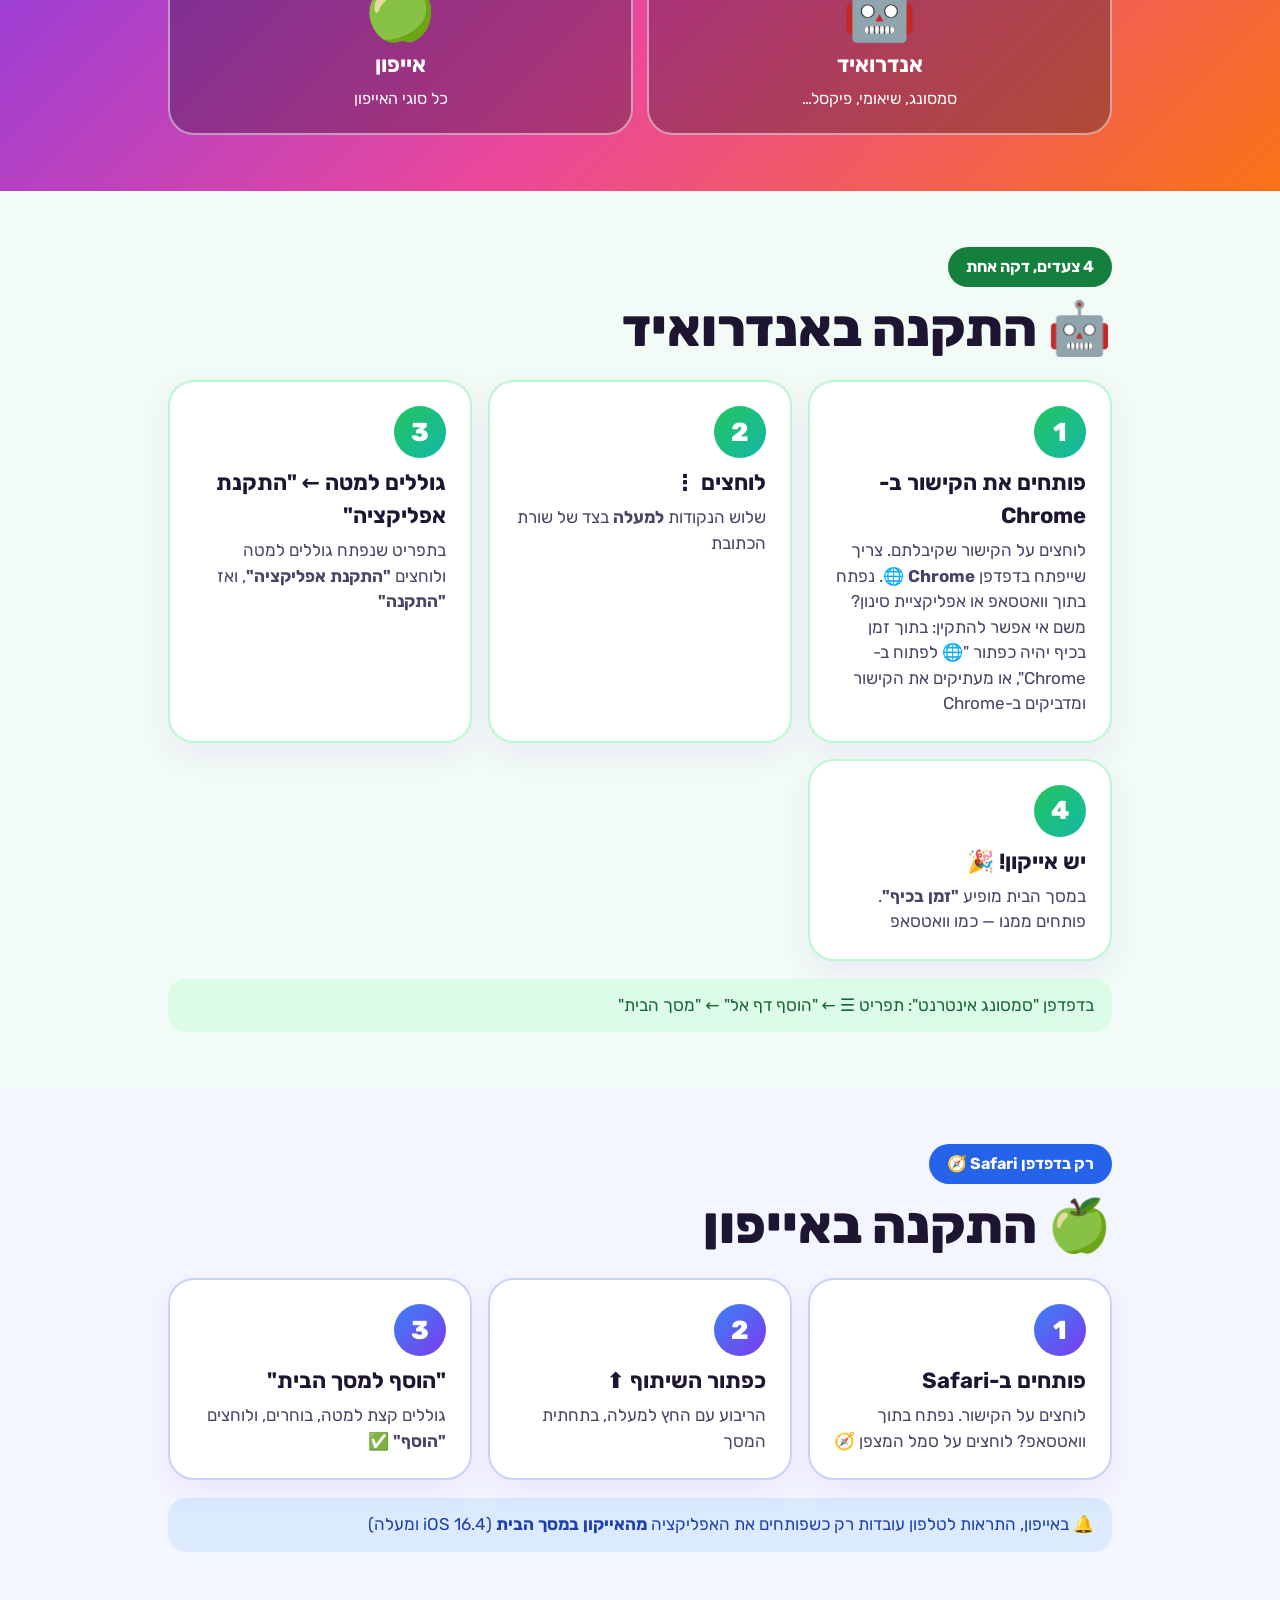
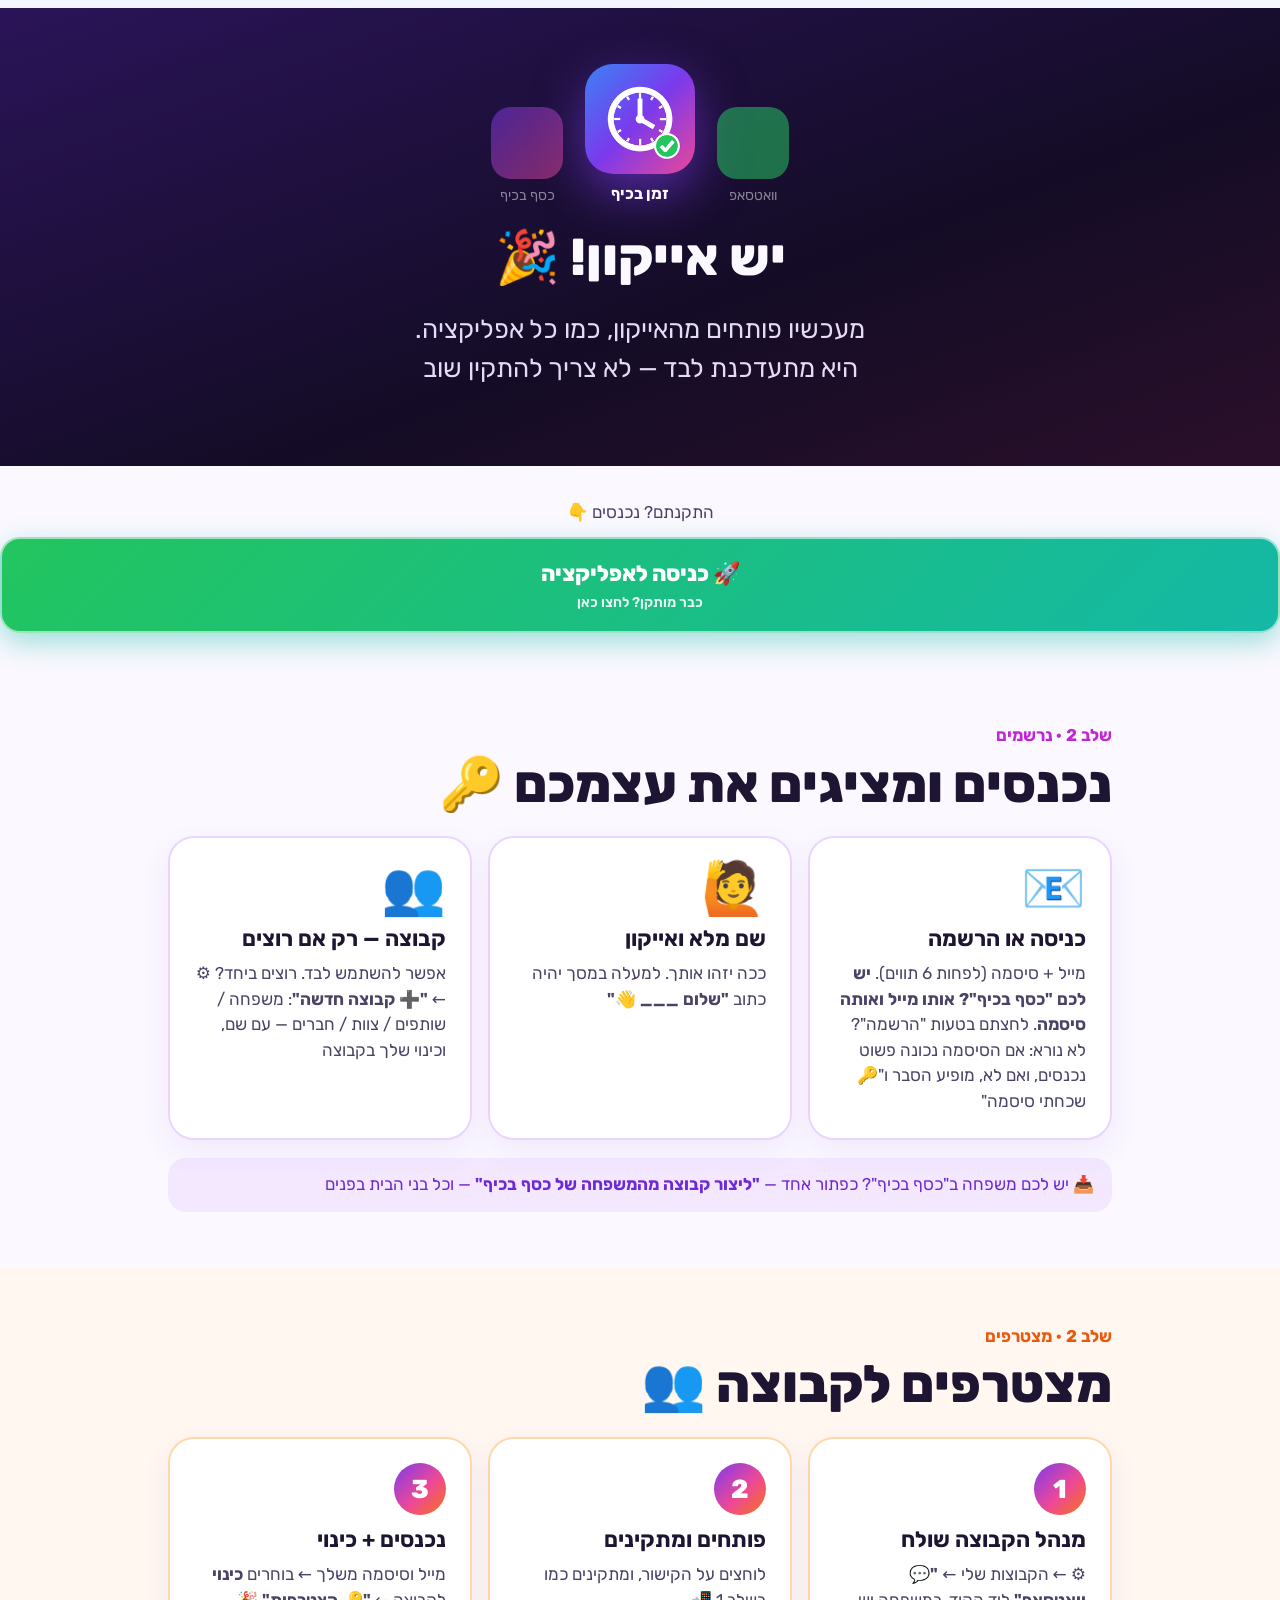
==== commit bd20a1fa: "עדכון האפליקציה" ====
--- a/guide/index.html
+++ b/guide/index.html
@@ -526,7 +526,7 @@
     <div class="eyebrow">שלב 2 · נרשמים</div>
     <h2>נכנסים ומציגים את עצמכם 🔑</h2>
     <div class="cards">
-      <div class="card"><div class="emo">📧</div><h3>כניסה או הרשמה</h3><p>מייל + סיסמה (לפחות 6 תווים). <b>יש לכם "כסף בכיף"? אותו מייל ואותה סיסמה</b></p></div>
+      <div class="card"><div class="emo">📧</div><h3>כניסה או הרשמה</h3><p>מייל + סיסמה (לפחות 6 תווים). <b>יש לכם "כסף בכיף"? אותו מייל ואותה סיסמה</b>. לחצתם בטעות "הרשמה"? לא נורא: אם הסיסמה נכונה פשוט נכנסים, ואם לא, מופיע הסבר ו"🔑 שכחתי סיסמה"</p></div>
       <div class="card"><div class="emo">🙋</div><h3>שם מלא ואייקון</h3><p>ככה יזהו אותך. למעלה במסך יהיה כתוב <b>"שלום ___ 👋"</b></p></div>
       <div class="card"><div class="emo">👥</div><h3>קבוצה — רק אם רוצים</h3><p>אפשר להשתמש לבד. רוצים ביחד? ⚙️ ← <b>"➕ קבוצה חדשה"</b>: משפחה / שותפים / צוות / חברים — עם שם, וכינוי שלך בקבוצה</p></div>
     </div>
